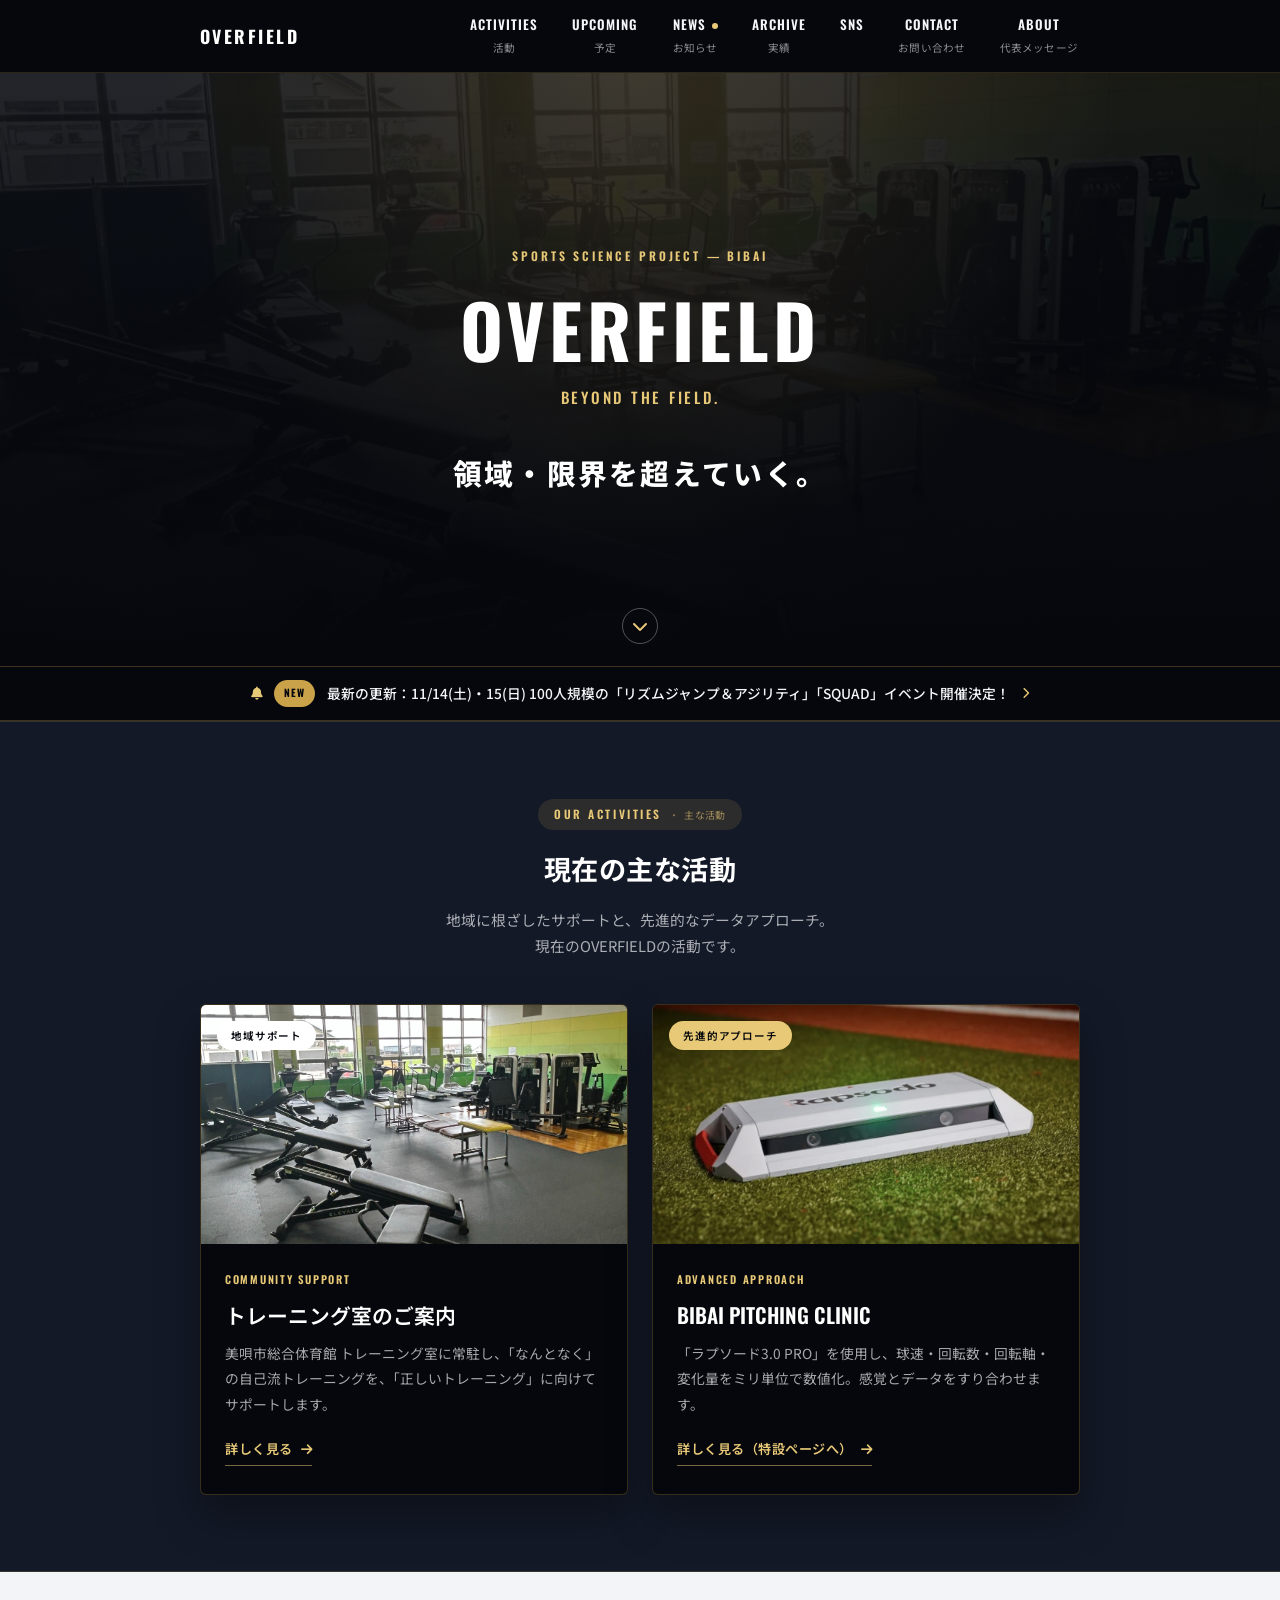
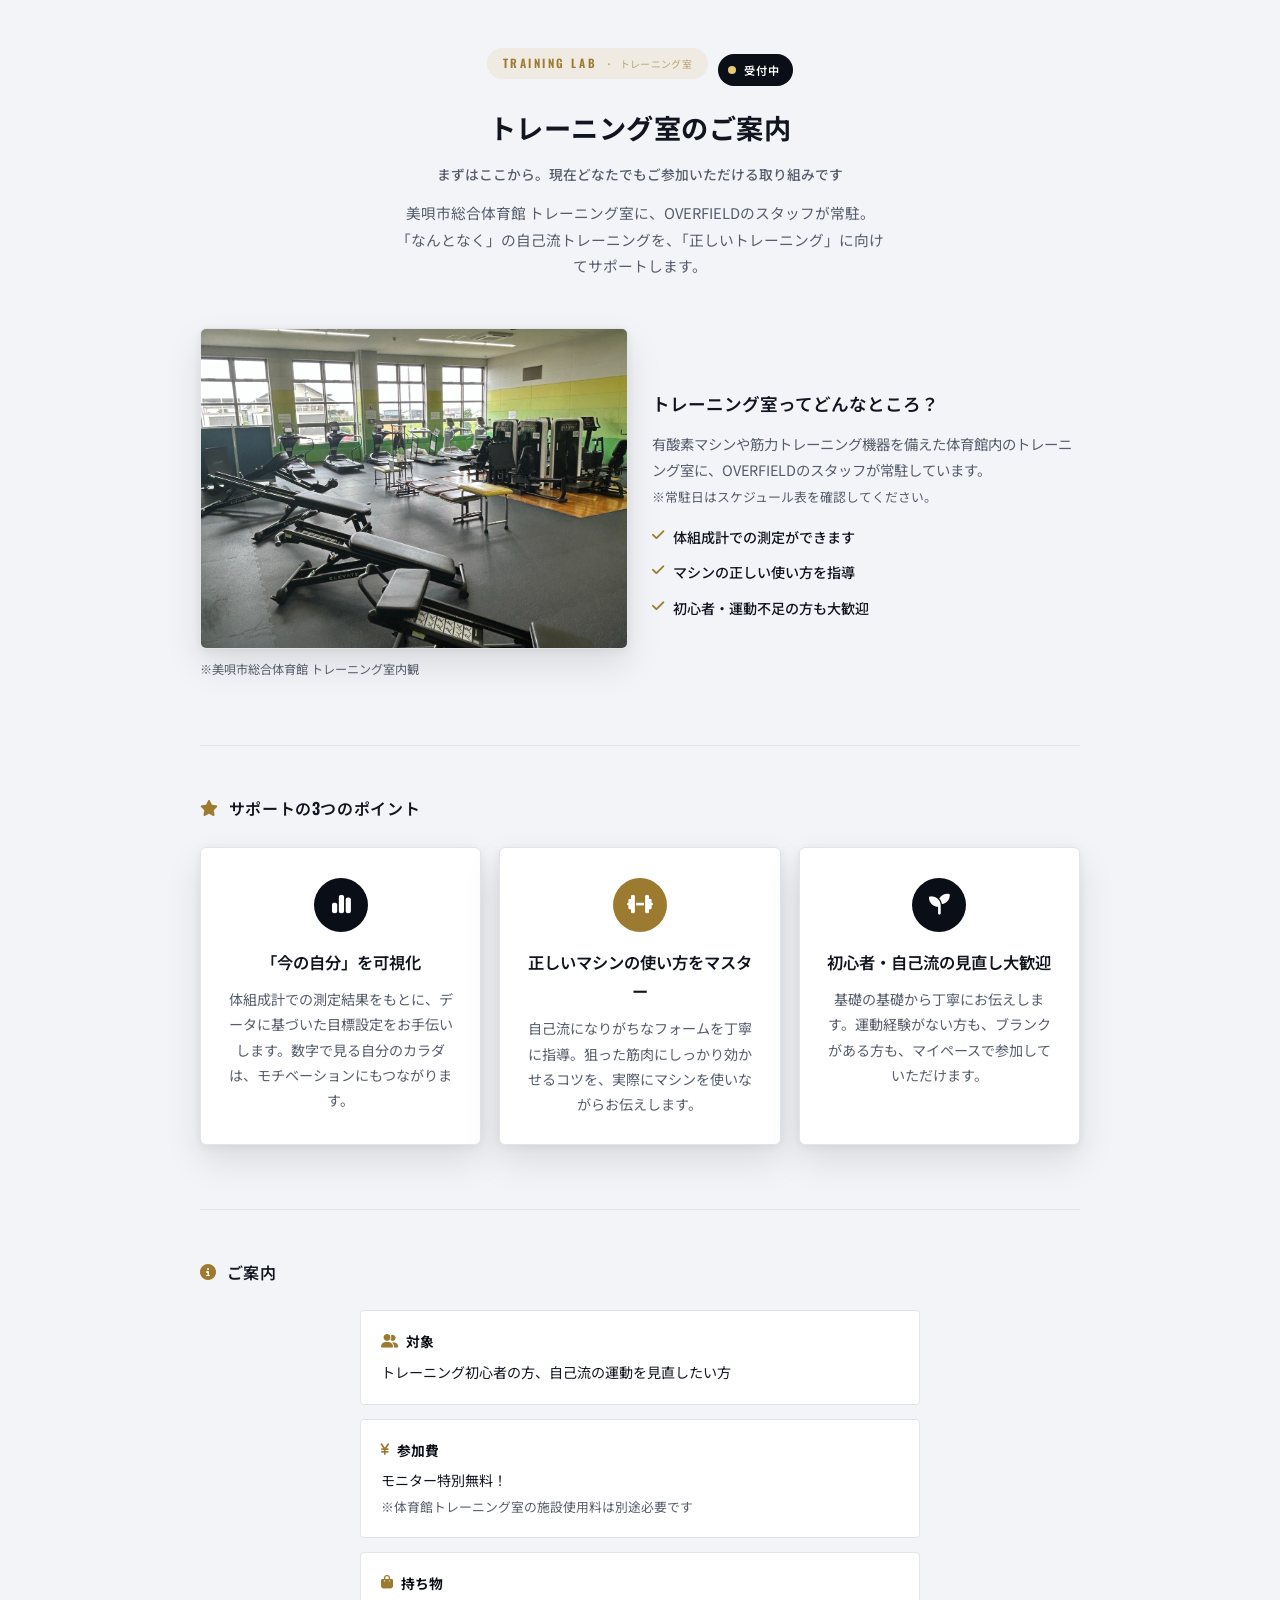
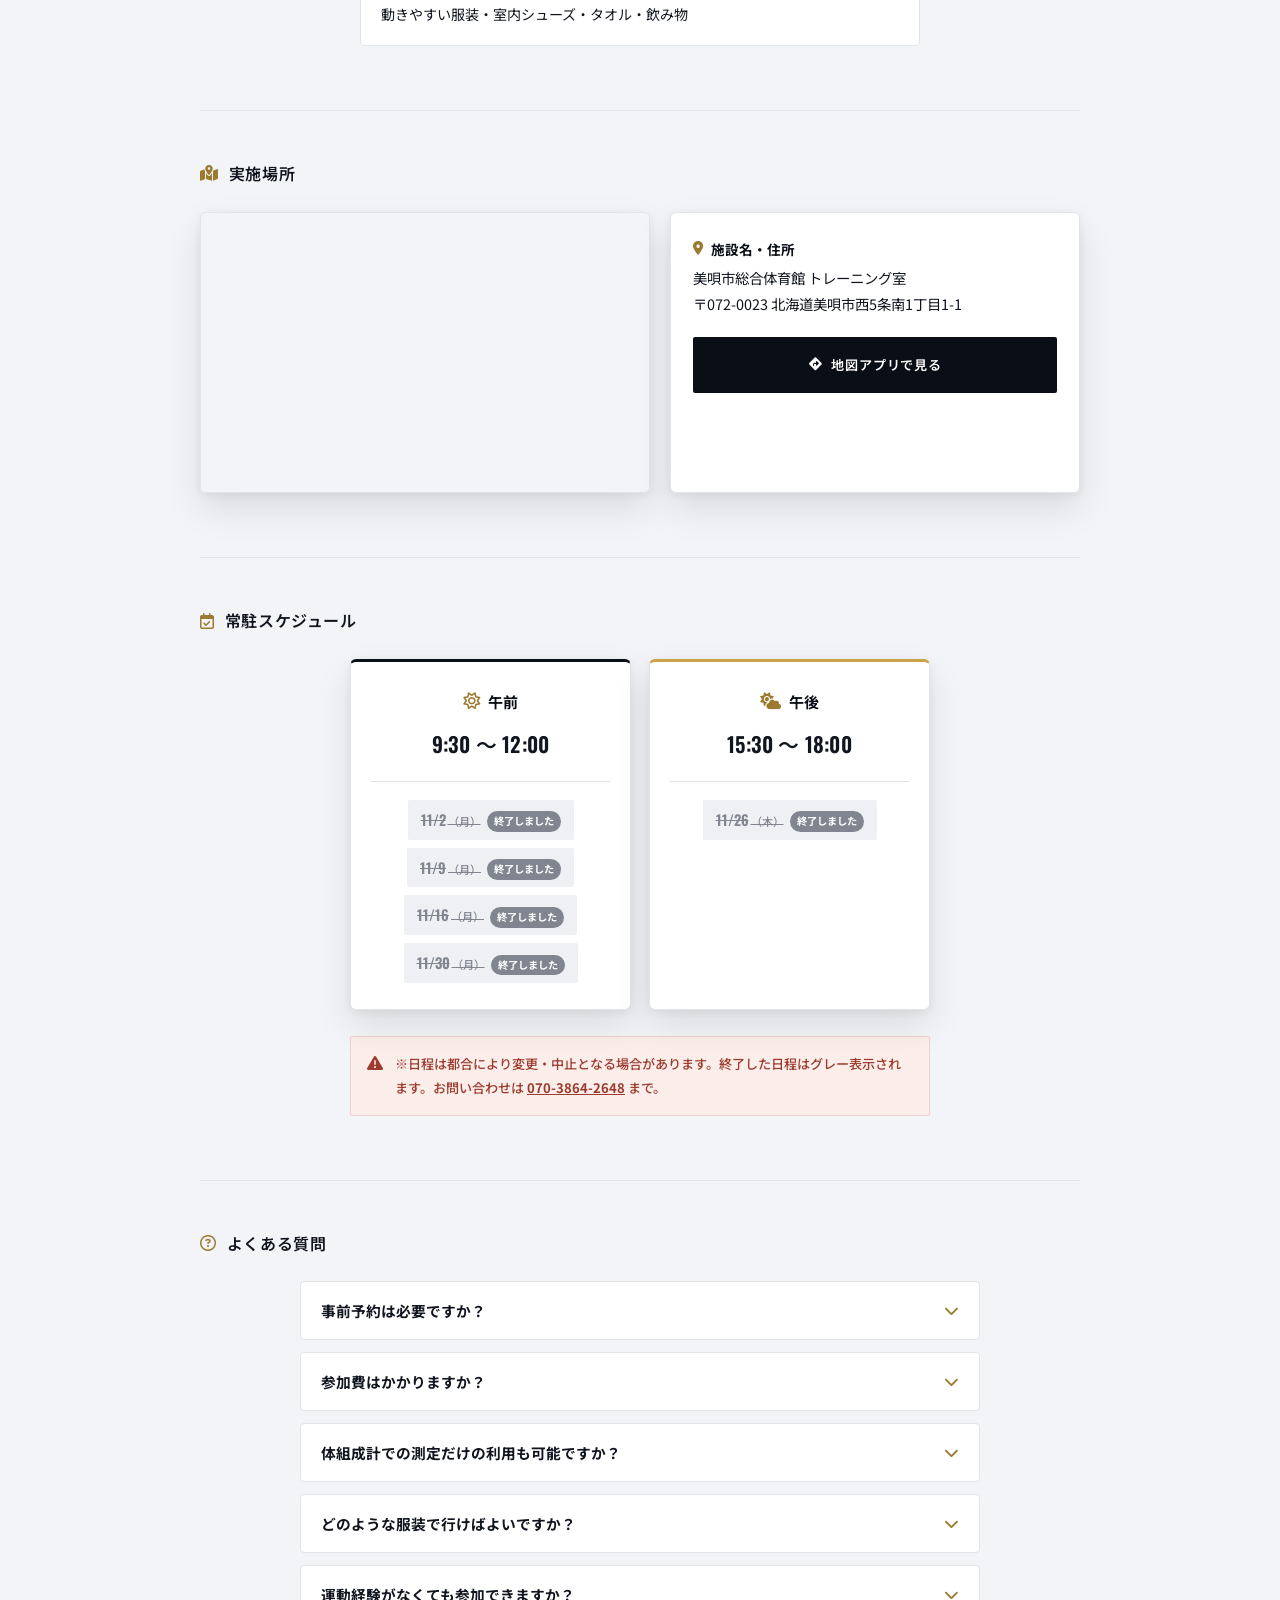
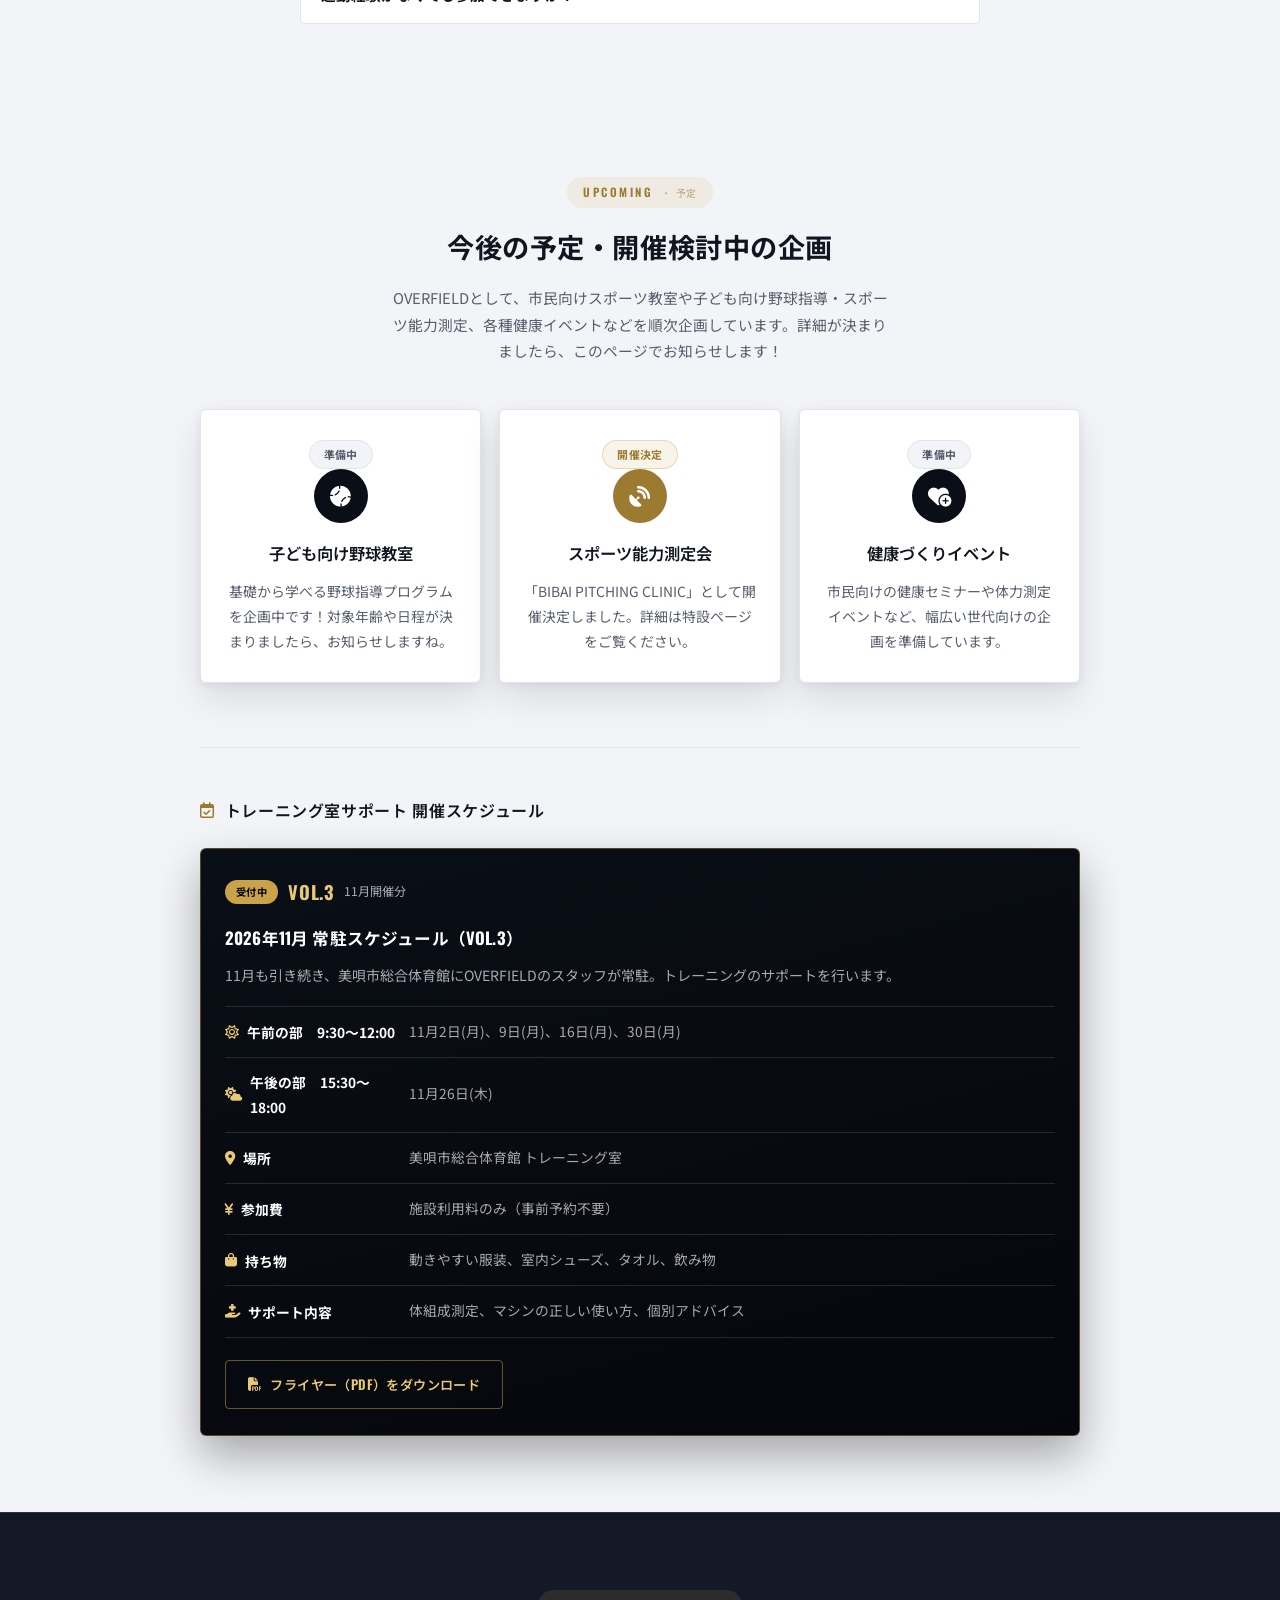
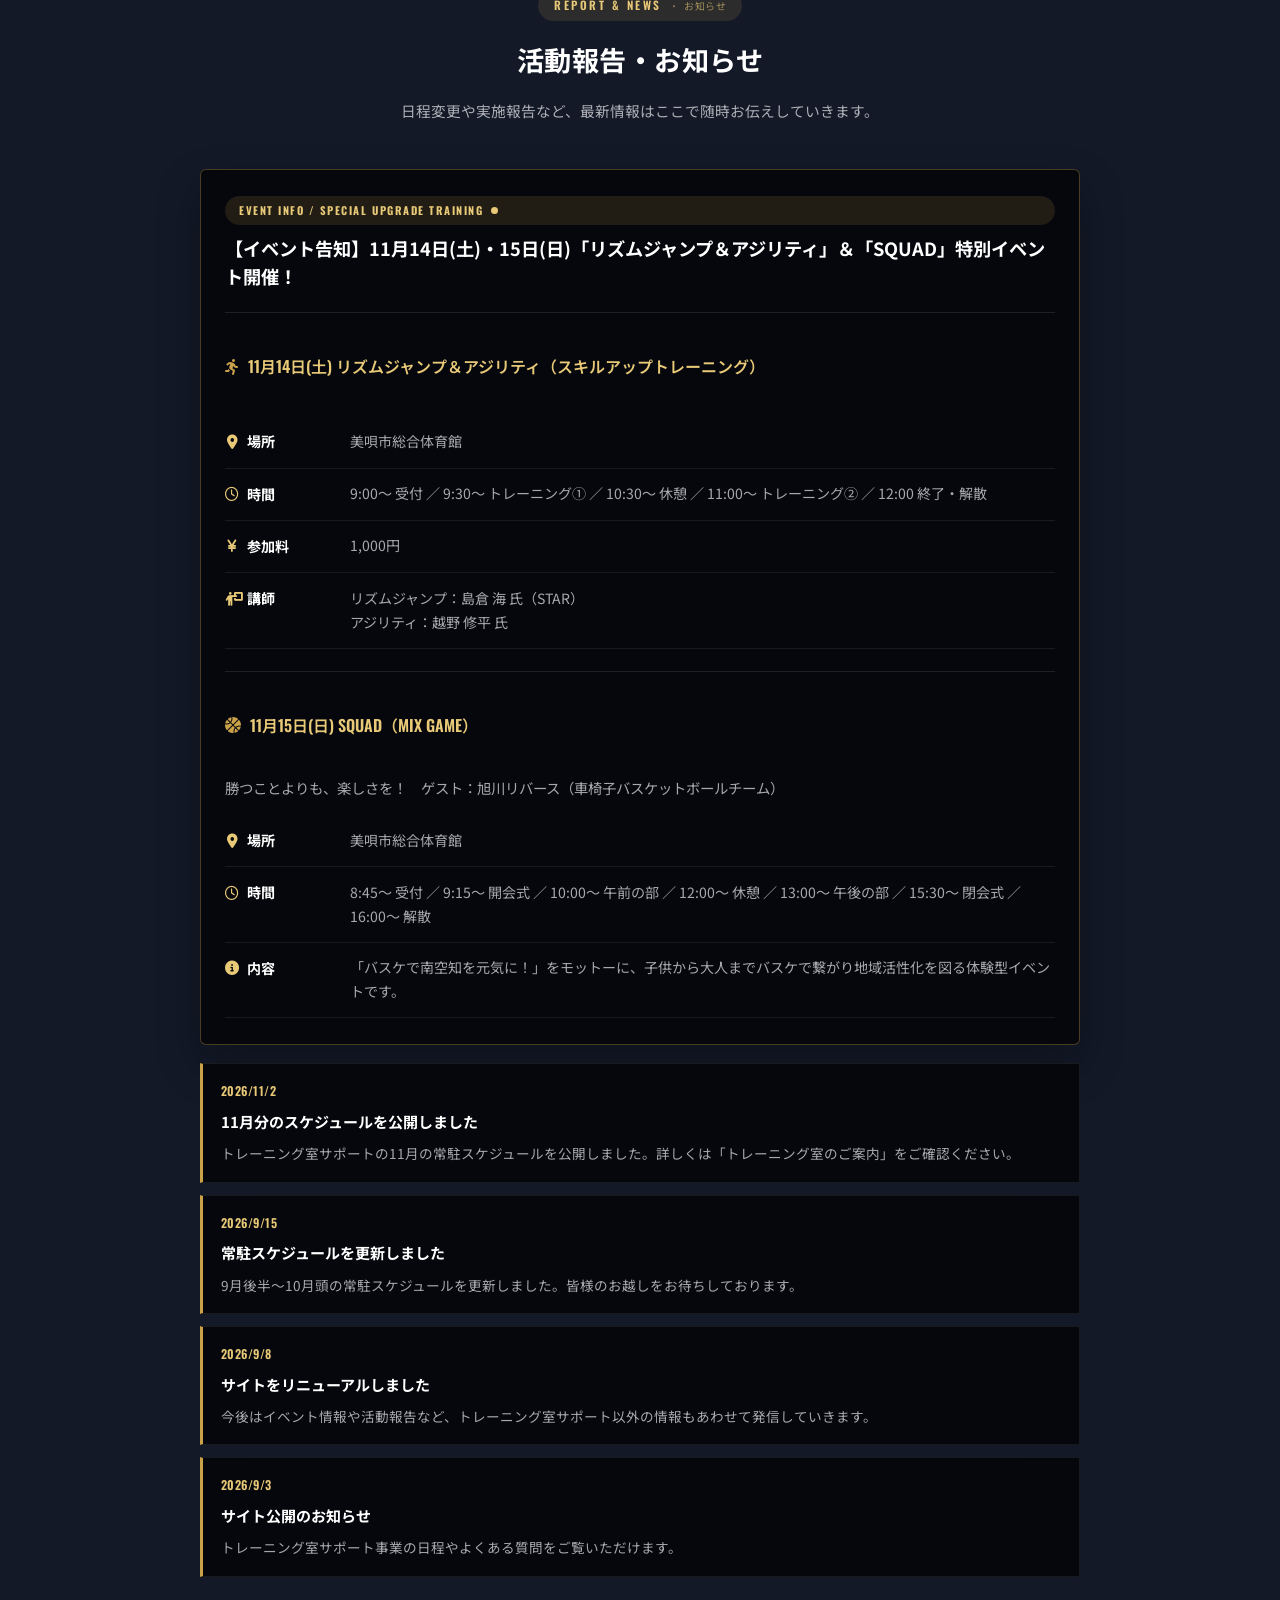
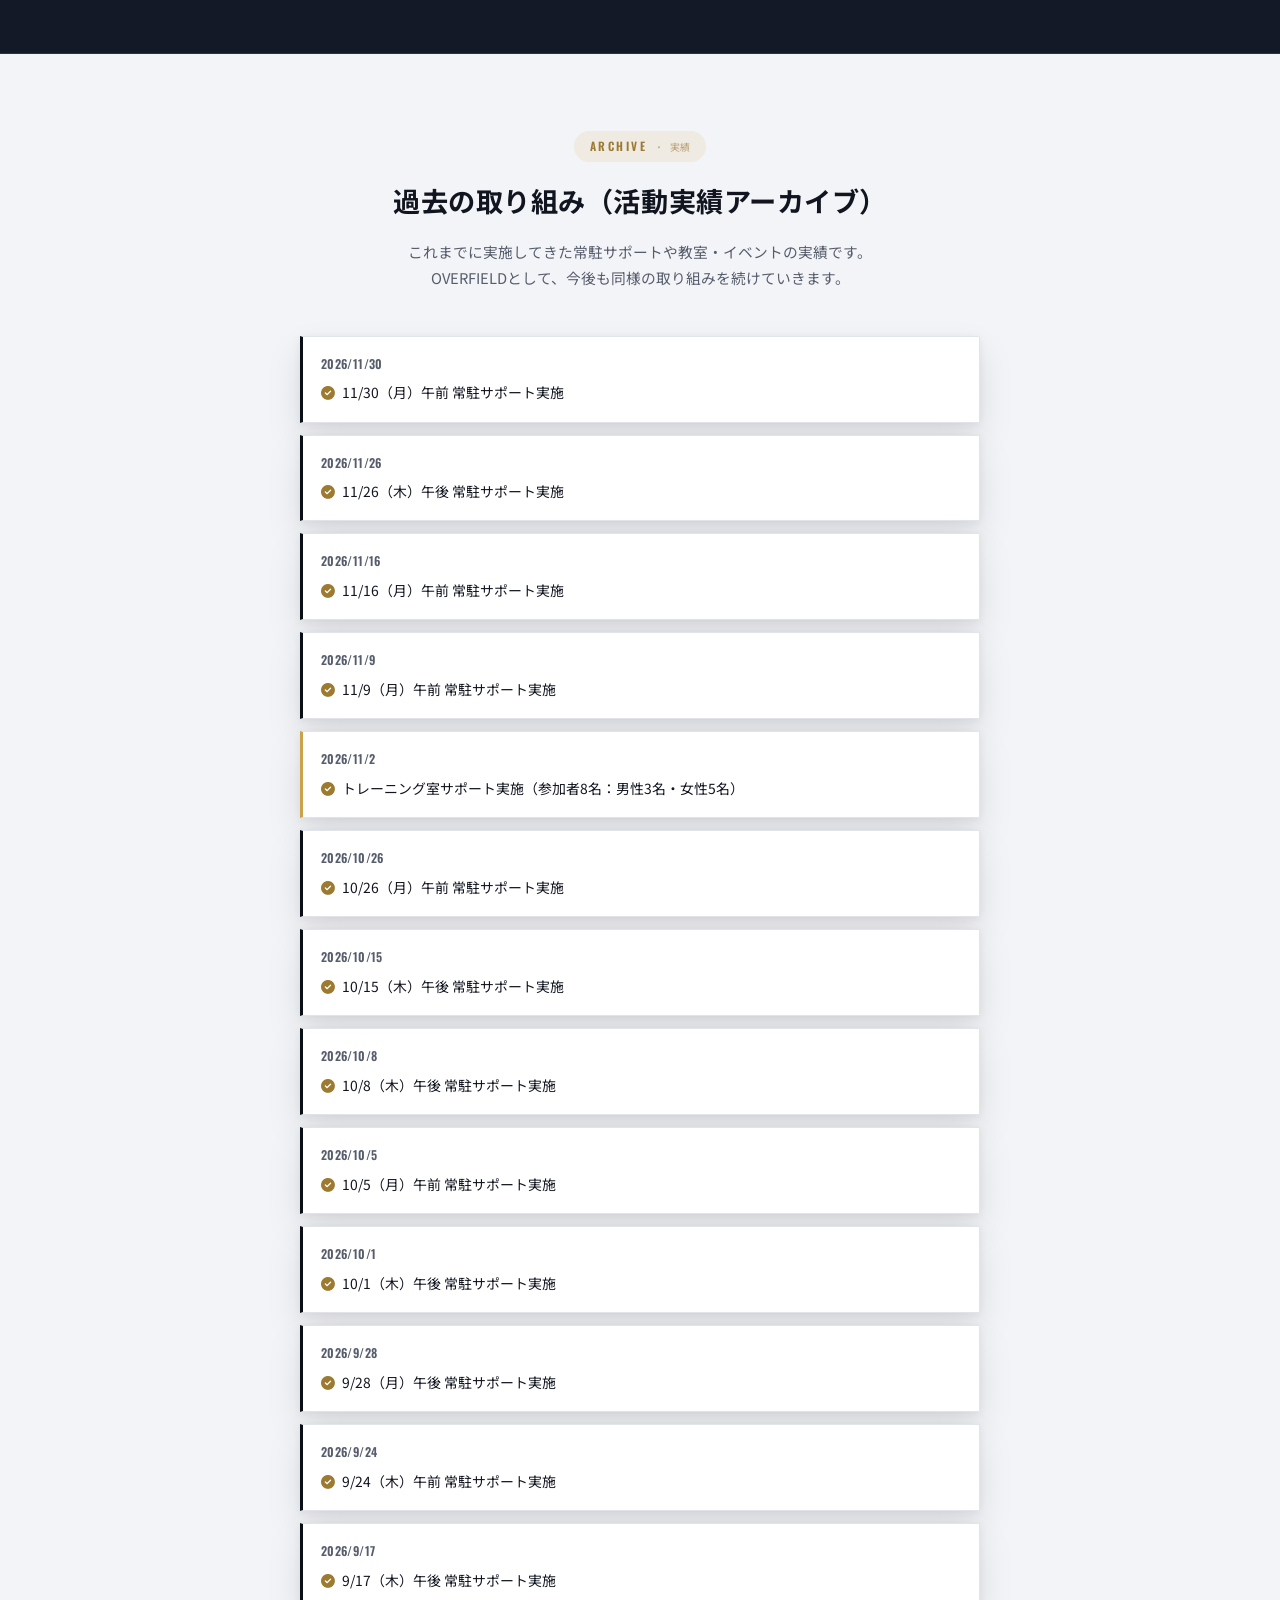
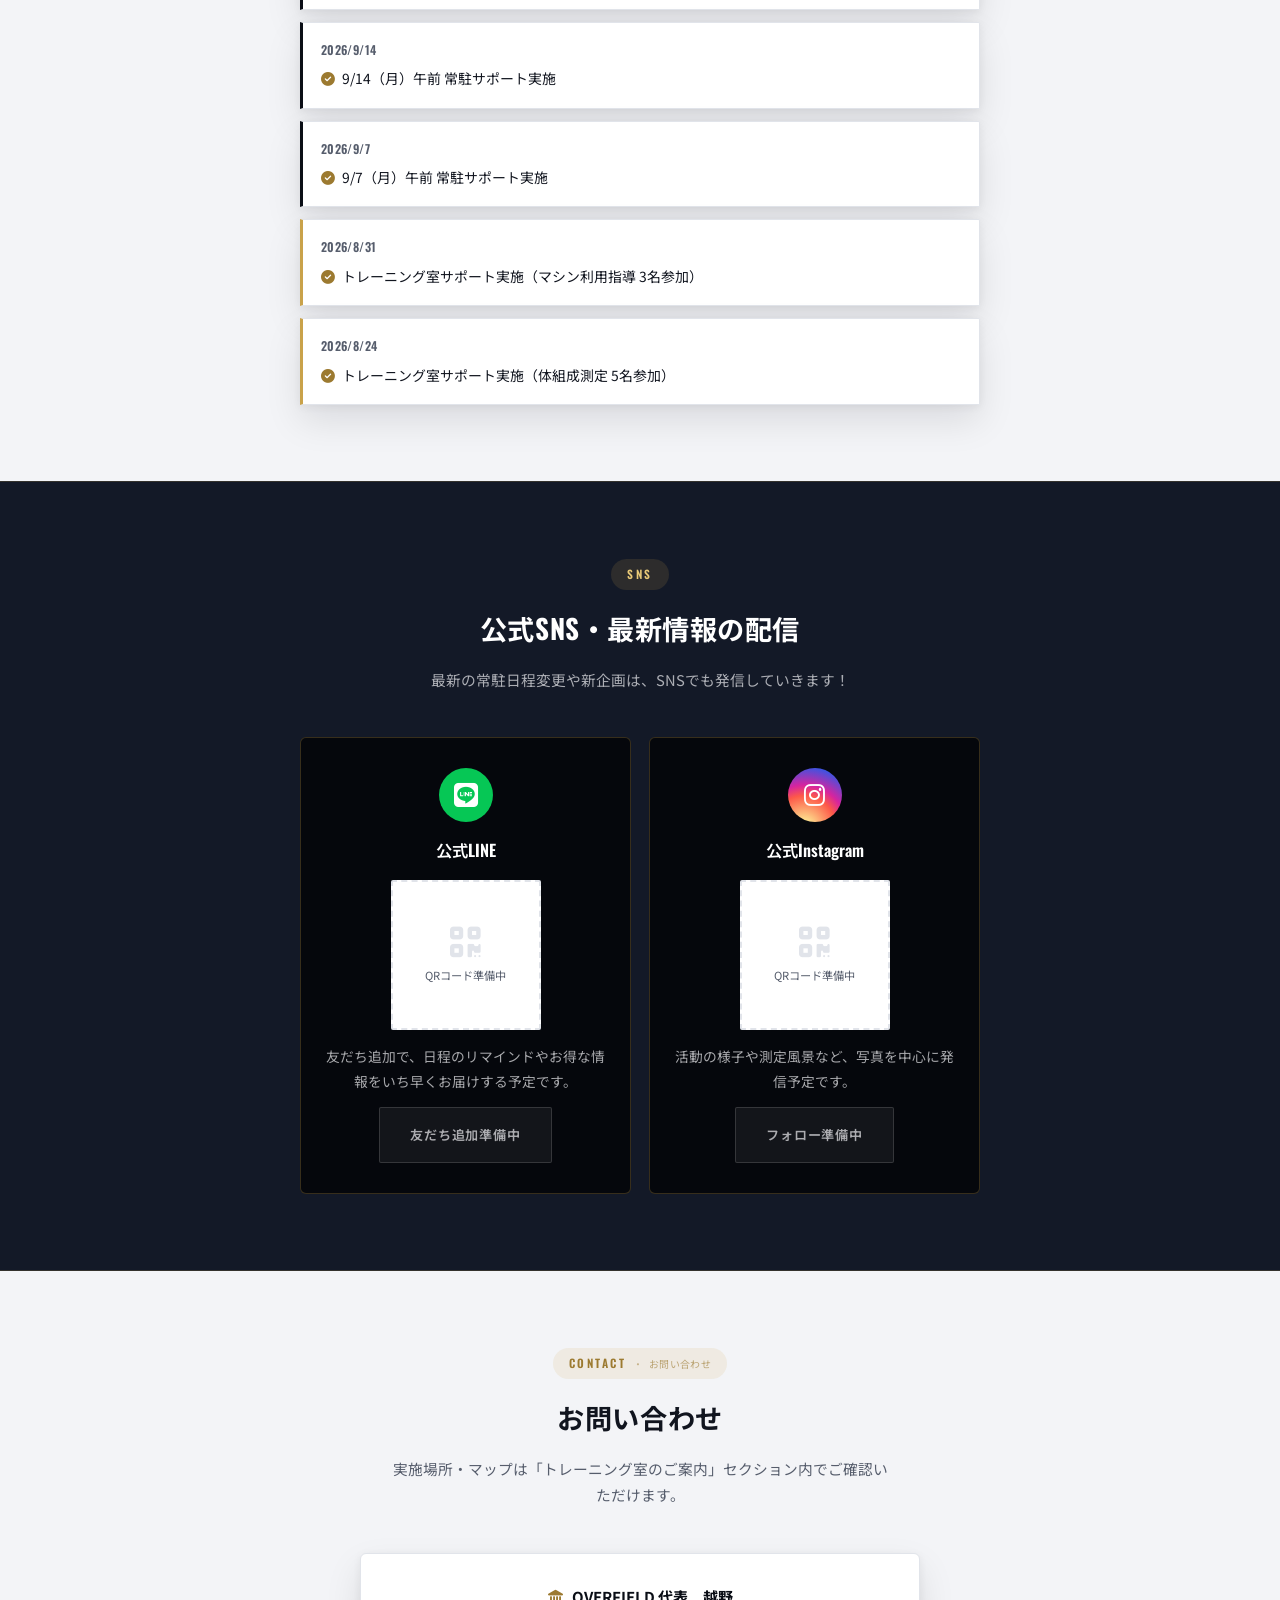
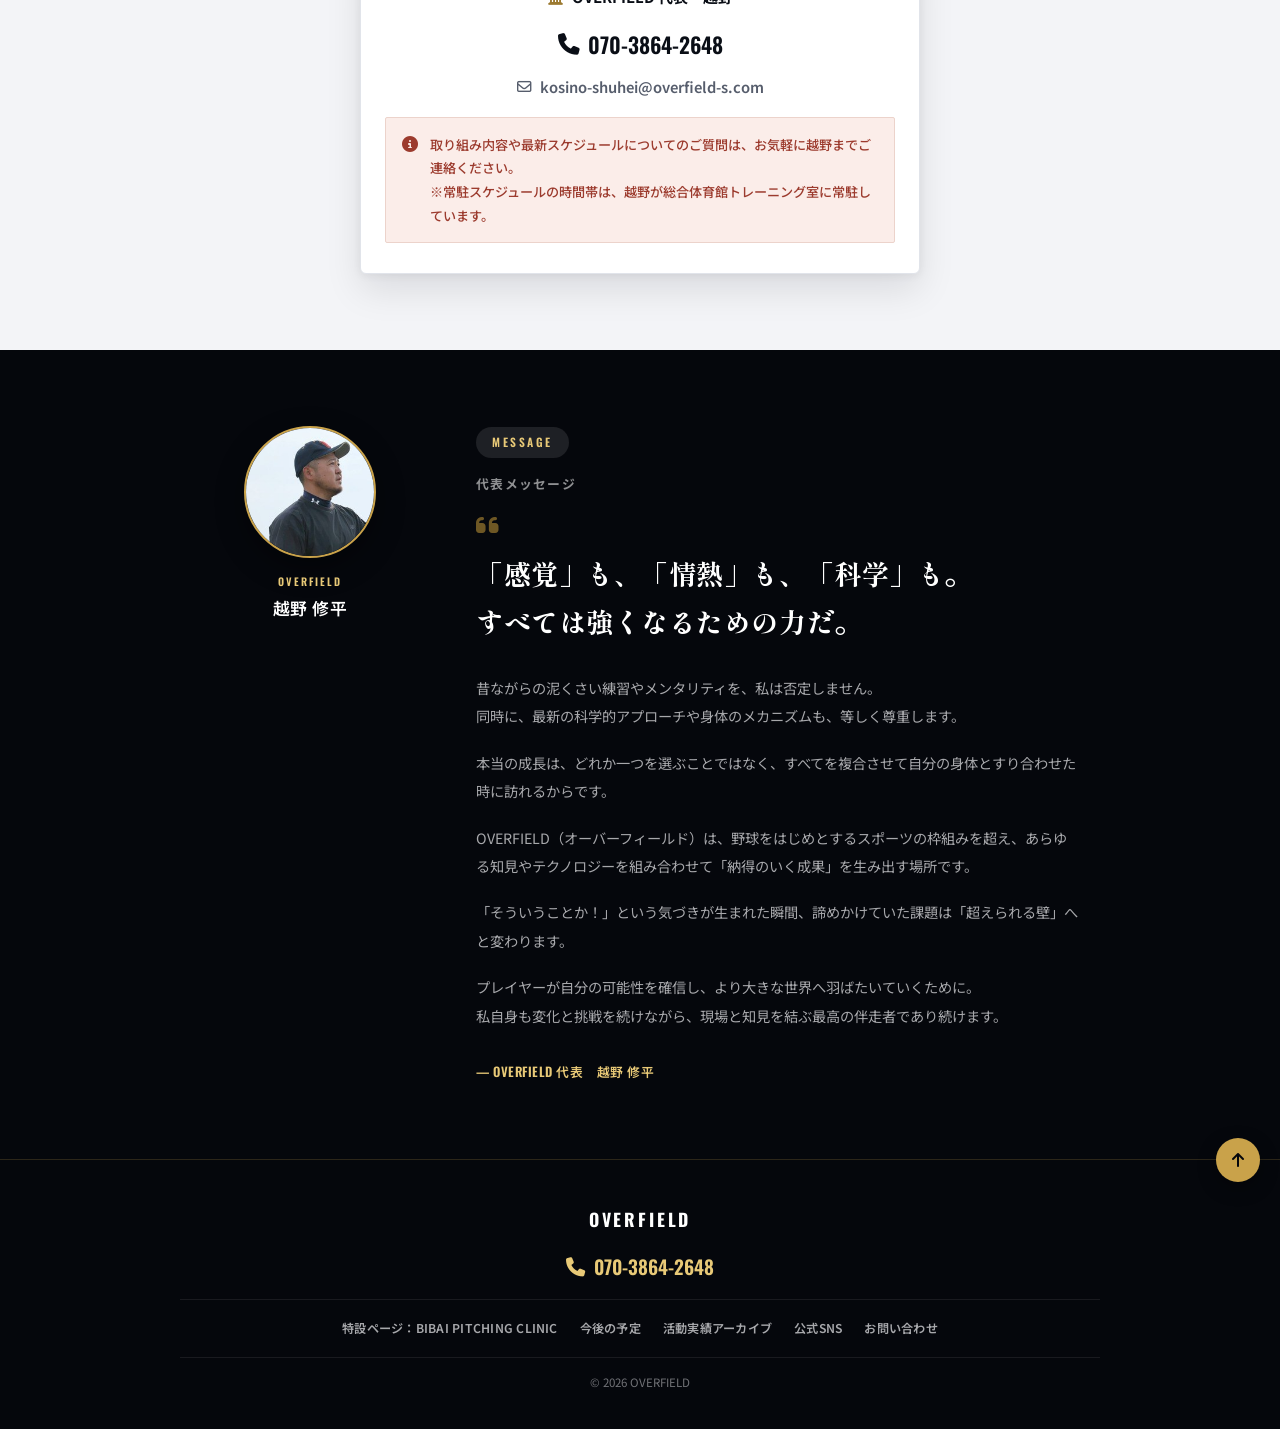
==== index.html @ f096f8e0 "Remove 旭川リバース link and 地域おこし協力隊 title from event card - Removes the "旭川リバース 公式サイト" button from the 1" ====
<!DOCTYPE html>
<html lang="ja">
<head>
<meta charset="UTF-8">
<meta name="viewport" content="width=device-width, initial-scale=1.0, viewport-fit=cover">
<title>OVERFIELD｜美唄 スポーツサイエンス プロジェクト</title>
<meta name="description" content="OVERFIELDが運営する、美唄発のスポーツデータプロジェクト。トレーニング室の常駐サポートや「BIBAI PITCHING CLINIC」など、データと情熱でプレイヤーの可能性を引き出す取り組みを発信しています。">
<link rel="preconnect" href="https://fonts.googleapis.com">
<link rel="preconnect" href="https://fonts.gstatic.com" crossorigin>
<link href="https://fonts.googleapis.com/css2?family=Noto+Sans+JP:wght@400;500;700;900&family=Shippori+Mincho:wght@500;700;800&family=Oswald:wght@500;600;700&display=swap" rel="stylesheet">
<link rel="stylesheet" href="https://cdnjs.cloudflare.com/ajax/libs/font-awesome/6.5.1/css/all.min.css" integrity="sha512-DTOQO9RWCH3ppGqcWaEA1BIZOC6xxalwEsw9c2QQeAIftl+Vegovlnee1c9QX4TctnWMn13TZye+giMm8e2LwA==" crossorigin="anonymous" referrerpolicy="no-referrer">
<link rel="stylesheet" href="style.css">
</head>
<body>

<a class="skip-link" href="#main">本文へスキップ</a>

<header class="site-header" id="top">
  <div class="header-inner">
    <div class="brand">
      <p class="brand-title">OVERFIELD</p>
    </div>
    <button class="nav-toggle" id="navToggle" aria-expanded="false" aria-controls="siteNav" aria-label="メニューを開く">
      <span></span><span></span><span></span>
    </button>
    <nav class="site-nav" id="siteNav">
      <a href="#activities" class="nav-link"><span class="nav-link-en">ACTIVITIES</span><span class="nav-link-ja">活動</span></a>
      <a href="#upcoming" class="nav-link"><span class="nav-link-en">UPCOMING</span><span class="nav-link-ja">予定</span></a>
      <a href="#news" class="nav-link"><span class="nav-link-en">NEWS<span class="nav-link-new-dot" aria-hidden="true"></span></span><span class="nav-link-ja">お知らせ<span class="sr-only">（新着あり）</span></span></a>
      <a href="#archive" class="nav-link"><span class="nav-link-en">ARCHIVE</span><span class="nav-link-ja">実績</span></a>
      <a href="#sns" class="nav-link"><span class="nav-link-en">SNS</span></a>
      <a href="#contact" class="nav-link"><span class="nav-link-en">CONTACT</span><span class="nav-link-ja">お問い合わせ</span></a>
      <a href="#about" class="nav-link"><span class="nav-link-en">ABOUT</span><span class="nav-link-ja">代表メッセージ</span></a>
    </nav>
  </div>
</header>

<main id="main">

  <!-- ===== 1. HERO ===== -->
  <section class="hero">
    <div class="hero-media">
      <img src="images/gym.jpg" alt="" class="hero-media-img" aria-hidden="true">
      <div class="hero-media-scrim"></div>
    </div>
    <div class="hero-inner">
      <p class="hero-kicker">SPORTS SCIENCE PROJECT — BIBAI</p>
      <h1 class="hero-title">OVERFIELD</h1>
      <p class="hero-tagline">BEYOND THE FIELD.</p>
      <p class="hero-lead">領域・限界を超えていく。</p>
    </div>
    <a href="#activities" class="hero-scroll" aria-label="次のセクションへスクロール"><i class="fa-solid fa-chevron-down"></i></a>
  </section>

  <!-- ===== 最新のお知らせ（ファーストビュー直下のティッカー） ===== -->
  <a href="#event-rhythm-squad" class="latest-ticker">
    <i class="fa-solid fa-bell latest-ticker-bell" aria-hidden="true"></i>
    <span class="latest-ticker-badge">NEW</span>
    <span class="latest-ticker-text">最新の更新：11/14(土)・15(日) 100人規模の「リズムジャンプ＆アジリティ」「SQUAD」イベント開催決定！</span>
    <i class="fa-solid fa-chevron-right latest-ticker-arrow" aria-hidden="true"></i>
  </a>

  <!-- ===== 2. OUR ACTIVITIES（現在の主な活動） ===== -->
  <section class="section section--dark" id="activities">
    <div class="section-inner">
      <header class="section-head section-head--dark">
        <p class="kicker kicker--dark">OUR ACTIVITIES<span class="kicker-ja">主な活動</span></p>
        <h2 class="section-head--dark-title">現在の主な活動</h2>
        <p class="section-lead section-lead--dark">
          地域に根ざしたサポートと、先進的なデータアプローチ。<br class="pc-only">
          現在のOVERFIELDの活動です。
        </p>
      </header>

      <div class="activities-grid">
        <a class="activity-card" href="#training">
          <div class="activity-card-media">
            <img src="images/gym.jpg" alt="美唄市総合体育館 トレーニング室" class="activity-card-img">
            <span class="activity-card-badge">地域サポート</span>
          </div>
          <div class="activity-card-body">
            <p class="activity-card-eyebrow">COMMUNITY SUPPORT</p>
            <h3 class="activity-card-title">トレーニング室のご案内</h3>
            <p class="activity-card-desc">
              美唄市総合体育館 トレーニング室に常駐し、「なんとなく」の自己流トレーニングを、「正しいトレーニング」に向けてサポートします。
            </p>
            <span class="activity-card-cta">詳しく見る <i class="fa-solid fa-arrow-right"></i></span>
          </div>
        </a>

        <a class="activity-card" href="special.html">
          <div class="activity-card-media">
            <img src="images/clinic-hero.jpg" alt="計測機器「ラプソード3.0 PRO」" class="activity-card-img">
            <span class="activity-card-badge activity-card-badge--gold">先進的アプローチ</span>
          </div>
          <div class="activity-card-body">
            <p class="activity-card-eyebrow">ADVANCED APPROACH</p>
            <h3 class="activity-card-title">BIBAI PITCHING CLINIC</h3>
            <p class="activity-card-desc">
              「ラプソード3.0 PRO」を使用し、球速・回転数・回転軸・変化量をミリ単位で数値化。感覚とデータをすり合わせます。
            </p>
            <span class="activity-card-cta">詳しく見る（特設ページへ） <i class="fa-solid fa-arrow-right"></i></span>
          </div>
        </a>
      </div>
    </div>
  </section>

  <!-- ===== TRAINING LAB（美唄市総合体育館 トレーニング室） ===== -->
  <section class="section" id="training">
    <div class="section-inner">
      <header class="section-head">
        <div class="current-head-top">
          <p class="kicker">TRAINING LAB<span class="kicker-ja">トレーニング室</span></p>
          <span class="live-badge"><span class="live-dot" aria-hidden="true"></span>受付中</span>
        </div>
        <h2>トレーニング室のご案内</h2>
        <p class="current-subcopy">まずはここから。現在どなたでもご参加いただける取り組みです</p>
        <p class="section-lead">
          美唄市総合体育館 トレーニング室に、OVERFIELDのスタッフが常駐。<br class="sp-only">
          「なんとなく」の自己流トレーニングを、「正しいトレーニング」に向けてサポートします。
        </p>
      </header>

      <!-- --- サブセクション: トレーニング室の様子 --- -->
      <div class="subsection">
        <div class="current-photo-grid">
          <figure class="current-photo">
            <img src="images/gym.jpg" alt="美唄市総合体育館 トレーニング室内観" class="current-photo-img" onerror="this.closest('.current-photo').classList.add('current-photo--error')">
            <div class="current-photo-fallback">
              <i class="fa-solid fa-dumbbell"></i>
              <span>写真準備中</span>
            </div>
            <figcaption class="current-photo-caption">※美唄市総合体育館 トレーニング室内観</figcaption>
          </figure>

          <div class="current-photo-content">
            <h3>トレーニング室ってどんなところ？</h3>
            <p>有酸素マシンや筋力トレーニング機器を備えた<br class="sp-only">体育館内のトレーニング室に、<br class="sp-only">OVERFIELDのスタッフが常駐しています。<br><span class="info-note">※常駐日はスケジュール表を確認してください。</span></p>
            <ul class="current-photo-list">
              <li><i class="fa-solid fa-check"></i> 体組成計での測定ができます</li>
              <li><i class="fa-solid fa-check"></i> マシンの正しい使い方を指導</li>
              <li><i class="fa-solid fa-check"></i> 初心者・運動不足の方も大歓迎</li>
            </ul>
          </div>
        </div>
      </div>

      <!-- --- サブセクション: 3つのポイント --- -->
      <div class="subsection">
        <h3 class="subsection-title"><i class="fa-solid fa-star"></i> サポートの3つのポイント</h3>

        <div class="feature-grid">
          <article class="feature-card">
            <div class="feature-icon feature-icon--blue"><i class="fa-solid fa-chart-simple"></i></div>
            <h3>「今の自分」を可視化</h3>
            <p>体組成計での測定結果をもとに、データに基づいた目標設定をお手伝いします。数字で見る自分のカラダは、モチベーションにもつながります。</p>
          </article>

          <article class="feature-card">
            <div class="feature-icon feature-icon--mint"><i class="fa-solid fa-dumbbell"></i></div>
            <h3>正しいマシンの使い方をマスター</h3>
            <p>自己流になりがちなフォームを丁寧に指導。狙った筋肉にしっかり効かせるコツを、実際にマシンを使いながらお伝えします。</p>
          </article>

          <article class="feature-card">
            <div class="feature-icon feature-icon--blue"><i class="fa-solid fa-seedling"></i></div>
            <h3>初心者・自己流の見直し大歓迎</h3>
            <p>基礎の基礎から丁寧にお伝えします。運動経験がない方も、ブランクがある方も、マイペースで参加していただけます。</p>
          </article>
        </div>
      </div>

      <!-- --- サブセクション: ご案内 --- -->
      <div class="subsection">
        <h3 class="subsection-title"><i class="fa-solid fa-circle-info"></i> ご案内</h3>

        <dl class="info-list">
          <div class="info-row">
            <dt><i class="fa-solid fa-user-group"></i> 対象</dt>
            <dd>トレーニング初心者の方、自己流の運動を見直したい方</dd>
          </div>
          <div class="info-row">
            <dt><i class="fa-solid fa-yen-sign"></i> 参加費</dt>
            <dd>モニター特別無料！<br><span class="info-note">※体育館トレーニング室の施設使用料は別途必要です</span></dd>
          </div>
          <div class="info-row">
            <dt><i class="fa-solid fa-bag-shopping"></i> 持ち物</dt>
            <dd>動きやすい服装・室内シューズ・タオル・飲み物</dd>
          </div>
        </dl>
      </div>

      <!-- --- サブセクション: 実施場所（マップ） --- -->
      <div class="subsection">
        <h3 class="subsection-title"><i class="fa-solid fa-map-location-dot"></i> 実施場所</h3>

        <div class="access-grid">
          <div class="access-map">
            <iframe
              title="美唄市総合体育館の地図"
              src="https://maps.google.com/maps?q=%E5%8C%97%E6%B5%B7%E9%81%93%E7%BE%8E%E5%94%84%E5%B8%82%E8%A5%BF5%E6%9D%A1%E5%8D%971%E4%B8%81%E7%9B%AE1-1&t=&z=16&ie=UTF8&iwloc=&output=embed"
              loading="lazy"
              referrerpolicy="no-referrer-when-downgrade">
            </iframe>
          </div>

          <div class="access-card">
            <dl class="access-list">
              <div class="access-row">
                <dt><i class="fa-solid fa-location-dot"></i> 施設名・住所</dt>
                <dd>美唄市総合体育館 トレーニング室<br>〒072-0023 北海道美唄市西5条南1丁目1-1</dd>
              </div>
            </dl>
            <a class="btn btn-primary btn-block" href="https://maps.google.com/maps?q=%E5%8C%97%E6%B5%B7%E9%81%93%E7%BE%8E%E5%94%84%E5%B8%82%E8%A5%BF5%E6%9D%A1%E5%8D%971%E4%B8%81%E7%9B%AE1-1" target="_blank" rel="noopener">
              <i class="fa-solid fa-diamond-turn-right"></i> 地図アプリで見る
            </a>
          </div>
        </div>
      </div>

      <!-- --- サブセクション: 常駐スケジュール --- -->
      <div class="subsection">
        <h3 class="subsection-title"><i class="fa-regular fa-calendar-check"></i> 常駐スケジュール</h3>

        <div class="next-session-banner" id="nextSessionBanner" hidden>
          <span class="next-session-icon" aria-hidden="true"><i class="fa-solid fa-bell"></i></span>
          <span class="next-session-label">次回開催日</span>
          <span class="next-session-value" id="nextSessionValue"></span>
        </div>

        <div class="schedule-grid">
          <div class="schedule-card schedule-card--am">
            <div class="schedule-card-head">
              <i class="fa-regular fa-sun"></i>
              <span>午前</span>
            </div>
            <p class="schedule-time">9:30&nbsp;〜&nbsp;12:00</p>
            <ul class="schedule-dates" id="scheduleDatesAM">
              <li data-date="2026-09-07" data-time="9:30" data-label="9/7（月）午前">9/7<span>（月）</span></li>
              <li data-date="2026-09-14" data-time="9:30" data-label="9/14（月）午前">9/14<span>（月）</span></li>
              <li data-date="2026-09-24" data-time="9:30" data-label="9/24（木）午前">9/24<span>（木）</span></li>
            </ul>
          </div>
          <div class="schedule-card schedule-card--pm">
            <div class="schedule-card-head">
              <i class="fa-solid fa-cloud-sun"></i>
              <span>午後</span>
            </div>
            <p class="schedule-time">15:30&nbsp;〜&nbsp;18:00</p>
            <ul class="schedule-dates" id="scheduleDatesPM">
              <li data-date="2026-09-17" data-time="15:30" data-label="9/17（木）午後">9/17<span>（木）</span></li>
              <li data-date="2026-09-28" data-time="15:30" data-label="9/28（月）午後">9/28<span>（月）</span></li>
              <li data-date="2026-10-01" data-time="15:30" data-label="10/1（木）午後">10/1<span>（木）</span></li>
            </ul>
          </div>
        </div>

        <div class="notice-box">
          <i class="fa-solid fa-triangle-exclamation"></i>
          <p>※日程は都合により変更・中止となる場合があります。終了した日程はグレー表示されます。お問い合わせは <a href="tel:07038642648">070-3864-2648</a> まで。</p>
        </div>
      </div>

      <!-- --- サブセクション: よくある質問 --- -->
      <div class="subsection">
        <h3 class="subsection-title"><i class="fa-regular fa-circle-question"></i> よくある質問</h3>

        <div class="accordion">
          <div class="accordion-item">
            <button class="accordion-trigger" aria-expanded="false">
              <span>事前予約は必要ですか？</span>
              <i class="fa-solid fa-chevron-down accordion-icon"></i>
            </button>
            <div class="accordion-panel">
              <p>いいえ、事前予約は不要です。常駐スケジュールの時間内であれば、どなたでもお気軽にお越しください。</p>
            </div>
          </div>

          <div class="accordion-item">
            <button class="accordion-trigger" aria-expanded="false">
              <span>参加費はかかりますか？</span>
              <i class="fa-solid fa-chevron-down accordion-icon"></i>
            </button>
            <div class="accordion-panel">
              <p>サポート自体の参加費はモニター期間中無料です。ただし、体育館トレーニング室をご利用いただく際の施設使用料は別途必要となります。料金の詳細は体育館窓口にてご確認ください。</p>
            </div>
          </div>

          <div class="accordion-item">
            <button class="accordion-trigger" aria-expanded="false">
              <span>体組成計での測定だけの利用も可能ですか？</span>
              <i class="fa-solid fa-chevron-down accordion-icon"></i>
            </button>
            <div class="accordion-panel">
              <p>はい、可能です。トレーニングをせず、体組成計での測定のみのご利用も歓迎しています。まずは今のカラダを知ることから始めてみませんか。</p>
            </div>
          </div>

          <div class="accordion-item">
            <button class="accordion-trigger" aria-expanded="false">
              <span>どのような服装で行けばよいですか？</span>
              <i class="fa-solid fa-chevron-down accordion-icon"></i>
            </button>
            <div class="accordion-panel">
              <p>動きやすい服装と室内用シューズをご用意ください。タオルや飲み物もあわせてお持ちいただくと安心です。</p>
            </div>
          </div>

          <div class="accordion-item">
            <button class="accordion-trigger" aria-expanded="false">
              <span>運動経験がなくても参加できますか？</span>
              <i class="fa-solid fa-chevron-down accordion-icon"></i>
            </button>
            <div class="accordion-panel">
              <p>もちろんです。基礎の基礎から丁寧にご案内しますので、運動が初めての方も安心してご参加いただけます。</p>
            </div>
          </div>
        </div>
      </div>
    </div>
  </section>

  <!-- ===== 今後の予定・開催検討中の企画 ===== -->
  <section class="section" id="upcoming">
    <div class="section-inner">
      <header class="section-head">
        <p class="kicker">UPCOMING<span class="kicker-ja">予定</span></p>
        <h2>今後の予定・開催検討中の企画</h2>
        <p class="section-lead">
          OVERFIELDとして、市民向けスポーツ教室や子ども向け野球指導・スポーツ能力測定、各種健康イベントなどを順次企画しています。詳細が決まりましたら、このページでお知らせします！
        </p>
      </header>

      <div class="upcoming-grid">
        <article class="upcoming-card">
          <span class="badge-tag badge-prep">準備中</span>
          <div class="feature-icon feature-icon--blue"><i class="fa-solid fa-baseball"></i></div>
          <h3>子ども向け野球教室</h3>
          <p>基礎から学べる野球指導プログラムを企画中です！対象年齢や日程が決まりましたら、お知らせしますね。</p>
        </article>

        <article class="upcoming-card">
          <span class="badge-tag badge-soon">開催決定</span>
          <div class="feature-icon feature-icon--mint"><i class="fa-solid fa-satellite-dish"></i></div>
          <h3>スポーツ能力測定会</h3>
          <p>「BIBAI PITCHING CLINIC」として開催決定しました。詳細は特設ページをご覧ください。</p>
        </article>

        <article class="upcoming-card">
          <span class="badge-tag badge-prep">準備中</span>
          <div class="feature-icon feature-icon--blue"><i class="fa-solid fa-heart-circle-plus"></i></div>
          <h3>健康づくりイベント</h3>
          <p>市民向けの健康セミナーや体力測定イベントなど、幅広い世代向けの企画を準備しています。</p>
        </article>
      </div>

      <!-- --- サブセクション: トレーニング室サポート 開催スケジュール（VOL.2 / VOL.3） --- -->
      <div class="subsection vol-subsection">
        <h3 class="subsection-title"><i class="fa-regular fa-calendar-check"></i> トレーニング室サポート 開催スケジュール</h3>

        <div class="vol-grid">
          <article class="vol-card vol-card--new" id="volCardOct">
            <div class="vol-card-head">
              <span class="vol-flag">好評につき</span>
              <span class="vol-num">VOL.2</span>
              <span class="vol-period">10月開催分</span>
            </div>
            <p class="vol-desc">「なんとなく」の自己流トレーニング、そろそろ卒業しませんか？美唄市総合体育館で始める、新しいカラダづくり。</p>

            <dl class="vol-detail">
              <div class="vol-row">
                <dt><i class="fa-regular fa-sun"></i> 午前の部　9:30〜12:00</dt>
                <dd>10月5日(月)、10月26日(月)</dd>
              </div>
              <div class="vol-row">
                <dt><i class="fa-solid fa-cloud-sun"></i> 午後の部　15:30〜18:00</dt>
                <dd>10月8日(木)、10月15日(木)</dd>
              </div>
              <div class="vol-row">
                <dt><i class="fa-solid fa-location-dot"></i> 場所</dt>
                <dd>美唄市総合体育館 トレーニング室</dd>
              </div>
              <div class="vol-row">
                <dt><i class="fa-solid fa-user-group"></i> 対象</dt>
                <dd>トレーニング初心者、自己流の運動を見直したい方<br>未経験の方も大歓迎です！</dd>
              </div>
              <div class="vol-row">
                <dt><i class="fa-solid fa-yen-sign"></i> 参加費</dt>
                <dd>施設利用料のみ</dd>
              </div>
              <div class="vol-row">
                <dt><i class="fa-solid fa-bag-shopping"></i> 持ち物</dt>
                <dd>動きやすい服装、室内シューズ、タオル、飲み物</dd>
              </div>
            </dl>

            <p class="vol-note"><i class="fa-solid fa-circle-info"></i> 事前予約不要。当日直接トレーニング室へお越しください。</p>
          </article>

          <!-- VOL.3（11月分）。予定表として、VOL.2と常に並べて表示する -->
          <article class="vol-card vol-card--new vol-card--dark" id="volCardNov">
            <div class="vol-card-head">
              <span class="vol-flag">受付中</span>
              <span class="vol-num">VOL.3</span>
              <span class="vol-period">11月開催分</span>
            </div>
            <p class="vol-title">2026年11月 常駐スケジュール（VOL.3）</p>
            <p class="vol-desc">11月も引き続き、美唄市総合体育館にOVERFIELDのスタッフが常駐。トレーニングのサポートを行います。</p>

            <dl class="vol-detail">
              <div class="vol-row">
                <dt><i class="fa-regular fa-sun"></i> 午前の部　9:30〜12:00</dt>
                <dd>11月2日(月)、9日(月)、16日(月)、30日(月)</dd>
              </div>
              <div class="vol-row">
                <dt><i class="fa-solid fa-cloud-sun"></i> 午後の部　15:30〜18:00</dt>
                <dd>11月26日(木)</dd>
              </div>
              <div class="vol-row">
                <dt><i class="fa-solid fa-location-dot"></i> 場所</dt>
                <dd>美唄市総合体育館 トレーニング室</dd>
              </div>
              <div class="vol-row">
                <dt><i class="fa-solid fa-yen-sign"></i> 参加費</dt>
                <dd>施設利用料のみ（事前予約不要）</dd>
              </div>
              <div class="vol-row">
                <dt><i class="fa-solid fa-bag-shopping"></i> 持ち物</dt>
                <dd>動きやすい服装、室内シューズ、タオル、飲み物</dd>
              </div>
              <div class="vol-row">
                <dt><i class="fa-solid fa-hand-holding-medical"></i> サポート内容</dt>
                <dd>体組成測定、マシンの正しい使い方、個別アドバイス</dd>
              </div>
            </dl>

            <a class="vol-pdf-btn" id="volNovPdfBtn" href="training-vol3.pdf" target="_blank" rel="noopener noreferrer">
              <i class="fa-solid fa-file-pdf"></i> フライヤー（PDF）をダウンロード
            </a>
          </article>
        </div>
      </div>
    </div>
  </section>

  <!-- ===== 活動報告・お知らせ ===== -->
  <section class="section section--dark" id="news">
    <div class="section-inner">
      <header class="section-head section-head--dark">
        <p class="kicker kicker--dark">REPORT &amp; NEWS<span class="kicker-ja">お知らせ</span></p>
        <h2 class="section-head--dark-title">活動報告・お知らせ</h2>
        <p class="section-lead section-lead--dark">日程変更や実施報告など、最新情報はここで随時お伝えしていきます。</p>
      </header>

      <!-- --- イベント告知カード: リズムジャンプ＆アジリティ / SQUAD --- -->
      <article class="event-announce-card" id="event-rhythm-squad">
        <div class="event-announce-head">
          <p class="event-announce-eyebrow">EVENT INFO / SPECIAL UPGRADE TRAINING<span class="new-dot" aria-hidden="true"></span><span class="sr-only">（新着あり）</span></p>
          <h3 class="event-announce-title">【イベント告知】11月14日(土)・15日(日)「リズムジャンプ＆アジリティ」＆「SQUAD」特別イベント開催！</h3>
        </div>

        <div class="event-sub">
          <h4 class="event-sub-title"><i class="fa-solid fa-person-running"></i> 11月14日(土) リズムジャンプ＆アジリティ（スキルアップトレーニング）</h4>

          <dl class="event-detail">
            <div class="event-row">
              <dt><i class="fa-solid fa-location-dot"></i> 場所</dt>
              <dd>美唄市総合体育館</dd>
            </div>
            <div class="event-row">
              <dt><i class="fa-regular fa-clock"></i> 時間</dt>
              <dd>9:00〜 受付 ／ 9:30〜 トレーニング① ／ 10:30〜 休憩 ／ 11:00〜 トレーニング② ／ 12:00 終了・解散</dd>
            </div>
            <div class="event-row">
              <dt><i class="fa-solid fa-yen-sign"></i> 参加料</dt>
              <dd>1,000円</dd>
            </div>
            <div class="event-row">
              <dt><i class="fa-solid fa-person-chalkboard"></i> 講師</dt>
              <dd>リズムジャンプ：島倉 海 氏（STAR）<br>アジリティ：越野 修平 氏</dd>
            </div>
          </dl>
        </div>

        <div class="event-sub">
          <h4 class="event-sub-title"><i class="fa-solid fa-basketball"></i> 11月15日(日) SQUAD（MIX GAME）</h4>
          <p class="event-sub-lead">勝つことよりも、楽しさを！　ゲスト：旭川リバース（車椅子バスケットボールチーム）</p>

          <dl class="event-detail">
            <div class="event-row">
              <dt><i class="fa-solid fa-location-dot"></i> 場所</dt>
              <dd>美唄市総合体育館</dd>
            </div>
            <div class="event-row">
              <dt><i class="fa-regular fa-clock"></i> 時間</dt>
              <dd>8:45〜 受付 ／ 9:15〜 開会式 ／ 10:00〜 午前の部 ／ 12:00〜 休憩 ／ 13:00〜 午後の部 ／ 15:30〜 閉会式 ／ 16:00〜 解散</dd>
            </div>
            <div class="event-row">
              <dt><i class="fa-solid fa-circle-info"></i> 内容</dt>
              <dd>「バスケで南空知を元気に！」をモットーに、子供から大人までバスケで繋がり地域活性化を図る体験型イベントです。</dd>
            </div>
          </dl>
        </div>
      </article>

      <ul class="news-list news-list--dark">
        <li class="news-item news-item--dark">
          <time class="news-date" datetime="2026-11-02">2026/11/2</time>
          <h3 class="news-title">11月分のスケジュールを公開しました</h3>
          <p class="news-text">トレーニング室サポートの11月の常駐スケジュールを公開しました。詳しくは「トレーニング室のご案内」をご確認ください。</p>
        </li>
        <li class="news-item news-item--dark">
          <time class="news-date" datetime="2026-09-15">2026/9/15</time>
          <h3 class="news-title">常駐スケジュールを更新しました</h3>
          <p class="news-text">9月後半〜10月頭の常駐スケジュールを更新しました。皆様のお越しをお待ちしております。</p>
        </li>
        <li class="news-item news-item--dark">
          <time class="news-date" datetime="2026-09-08">2026/9/8</time>
          <h3 class="news-title">サイトをリニューアルしました</h3>
          <p class="news-text">今後はイベント情報や活動報告など、トレーニング室サポート以外の情報もあわせて発信していきます。</p>
        </li>
        <li class="news-item news-item--dark">
          <time class="news-date" datetime="2026-09-03">2026/9/3</time>
          <h3 class="news-title">サイト公開のお知らせ</h3>
          <p class="news-text">トレーニング室サポート事業の日程やよくある質問をご覧いただけます。</p>
        </li>
        <!--
          運用メモ：新しいお知らせ・活動報告を追加する場合は、上の <li class="news-item news-item--dark"> ブロックを
          コピーして一番上に追加してください（datetime属性はYYYY-MM-DD形式）。
        -->
      </ul>
    </div>
  </section>

  <!-- ===== 過去の取り組み（活動実績アーカイブ） ===== -->
  <section class="section" id="archive">
    <div class="section-inner">
      <header class="section-head">
        <p class="kicker">ARCHIVE<span class="kicker-ja">実績</span></p>
        <h2>過去の取り組み（活動実績アーカイブ）</h2>
        <p class="section-lead">
          これまでに実施してきた常駐サポートや教室・イベントの実績です。OVERFIELDとして、今後も同様の取り組みを続けていきます。
        </p>
      </header>

      <ul class="archive-list" id="archiveList">
        <li class="archive-card" data-date="2026-11-02" data-auto="true">
          <time class="archive-date" datetime="2026-11-02">2026/11/2</time>
          <p class="archive-text"><i class="fa-solid fa-circle-check"></i> トレーニング室サポート実施（参加者8名：男性3名・女性5名）</p>
        </li>
        <li class="archive-card" data-date="2026-08-24">
          <time class="archive-date" datetime="2026-08-24">2026/8/24</time>
          <p class="archive-text"><i class="fa-solid fa-circle-check"></i> トレーニング室サポート実施（体組成測定 5名参加）</p>
        </li>
        <li class="archive-card" data-date="2026-08-31">
          <time class="archive-date" datetime="2026-08-31">2026/8/31</time>
          <p class="archive-text"><i class="fa-solid fa-circle-check"></i> トレーニング室サポート実施（マシン利用指導 3名参加）</p>
        </li>
        <!--
          運用メモ：終了した常駐スケジュール（#training 内の .schedule-dates li）は
          script.js が自動判定してこの一覧に実績カードを追加します。
          手動で実績を追加する場合は、上の <li class="archive-card"> ブロックをコピーして
          一番上（新しい日付）に追加してください（data-date は YYYY-MM-DD形式）。
        -->
      </ul>
      <p class="archive-empty-note" id="archiveEmptyNote" hidden>過去の実施実績はまだありません。</p>
    </div>
  </section>

  <!-- ===== 公式SNS ===== -->
  <section class="section section--dark" id="sns">
    <div class="section-inner">
      <header class="section-head section-head--dark">
        <p class="kicker kicker--dark">SNS</p>
        <h2 class="section-head--dark-title">公式SNS・最新情報の配信</h2>
        <p class="section-lead section-lead--dark">最新の常駐日程変更や新企画は、SNSでも発信していきます！</p>
      </header>

      <div class="sns-grid">
        <article class="sns-card">
          <div class="sns-card-icon sns-card-icon--line"><i class="fa-brands fa-line"></i></div>
          <h3>公式LINE</h3>
          <div class="qr-frame">
            <img src="images/qr-line.png" alt="公式LINE QRコード" class="qr-image" onerror="this.classList.add('qr-image--error')">
            <div class="qr-fallback">
              <i class="fa-solid fa-qrcode"></i>
              <span>QRコード準備中</span>
            </div>
          </div>
          <p class="sns-desc">友だち追加で、日程のリマインドやお得な情報をいち早くお届けする予定です。</p>
          <span class="btn btn-disabled" aria-disabled="true">友だち追加準備中</span>
        </article>

        <article class="sns-card">
          <div class="sns-card-icon sns-card-icon--instagram"><i class="fa-brands fa-instagram"></i></div>
          <h3>公式Instagram</h3>
          <div class="qr-frame">
            <img src="images/qr-instagram.png" alt="公式Instagram QRコード" class="qr-image" onerror="this.classList.add('qr-image--error')">
            <div class="qr-fallback">
              <i class="fa-solid fa-qrcode"></i>
              <span>QRコード準備中</span>
            </div>
          </div>
          <p class="sns-desc">活動の様子や測定風景など、写真を中心に発信予定です。</p>
          <span class="btn btn-disabled" aria-disabled="true">フォロー準備中</span>
        </article>
      </div>
    </div>
  </section>

  <!-- ===== お問い合わせ ===== -->
  <section class="section" id="contact">
    <div class="section-inner">
      <header class="section-head">
        <p class="kicker">CONTACT<span class="kicker-ja">お問い合わせ</span></p>
        <h2>お問い合わせ</h2>
        <p class="section-lead">実施場所・マップは「トレーニング室のご案内」セクション内でご確認いただけます。</p>
      </header>

      <div class="contact-card">
        <p class="contact-org">
          <i class="fa-solid fa-landmark"></i>
          OVERFIELD 代表　越野
        </p>

        <a class="tel-link contact-tel" href="tel:07038642648"><i class="fa-solid fa-phone"></i> 070-3864-2648</a>
        <a class="contact-email" href="mailto:kosino-shuhei@overfield-s.com"><i class="fa-regular fa-envelope"></i> kosino-shuhei@overfield-s.com</a>

        <div class="notice-box">
          <i class="fa-solid fa-circle-info"></i>
          <p>
            取り組み内容や最新スケジュールについてのご質問は、お気軽に越野までご連絡ください。<br>
            ※常駐スケジュールの時間帯は、越野が総合体育館トレーニング室に常駐しています。
          </p>
        </div>
      </div>
    </div>
  </section>

  <!-- ===== 3. MESSAGE / ABOUT OVERFIELD ===== -->
  <section class="section about-section" id="about">
    <div class="section-inner">
      <div class="about-grid">
        <figure class="about-portrait">
          <img src="images/staff-koshino.jpg" alt="OVERFIELD 代表 越野 修平" class="about-portrait-img">
          <figcaption class="about-portrait-caption">
            <span class="about-portrait-org">OVERFIELD</span>
            <span class="about-portrait-name">越野 修平</span>
          </figcaption>
        </figure>

        <div class="about-content">
          <p class="kicker about-kicker">MESSAGE</p>
          <p class="about-eyebrow">代表メッセージ</p>
          <i class="fa-solid fa-quote-left about-quote-mark" aria-hidden="true"></i>
          <h2 class="about-statement">
            「感覚」も、「情熱」も、「科学」も。<br>
            すべては強くなるための力だ。
          </h2>

          <div class="about-text">
            <p>
              昔ながらの泥くさい練習やメンタリティを、私は否定しません。<br>
              同時に、最新の科学的アプローチや身体のメカニズムも、等しく尊重します。
            </p>
            <p>
              本当の成長は、どれか一つを選ぶことではなく、すべてを複合させて自分の身体とすり合わせた時に訪れるからです。
            </p>
            <p>
              OVERFIELD（オーバーフィールド）は、野球をはじめとするスポーツの枠組みを超え、あらゆる知見やテクノロジーを組み合わせて「納得のいく成果」を生み出す場所です。
            </p>
            <p>
              「そういうことか！」という気づきが生まれた瞬間、諦めかけていた課題は「超えられる壁」へと変わります。
            </p>
            <p>
              プレイヤーが自分の可能性を確信し、より大きな世界へ羽ばたいていくために。<br>
              私自身も変化と挑戦を続けながら、現場と知見を結ぶ最高の伴走者であり続けます。
            </p>
          </div>

          <p class="about-attr">— OVERFIELD 代表　越野 修平</p>
        </div>
      </div>
    </div>
  </section>

</main>

<!-- ===== 4. FOOTER ===== -->
<footer class="site-footer" id="footer">
  <div class="footer-inner">
    <p class="footer-logo">OVERFIELD</p>
    <a class="footer-tel" href="tel:07038642648"><i class="fa-solid fa-phone"></i> 070-3864-2648</a>
    <nav class="footer-nav" aria-label="フッターナビゲーション">
      <a href="special.html">特設ページ：BIBAI PITCHING CLINIC</a>
      <a href="#upcoming">今後の予定</a>
      <a href="#archive">活動実績アーカイブ</a>
      <a href="#sns">公式SNS</a>
      <a href="#contact">お問い合わせ</a>
    </nav>
    <p class="footer-copyright">&copy; <span id="copyrightYear">2026</span> OVERFIELD</p>
  </div>
  <a href="#top" class="to-top" aria-label="ページトップへ戻る"><i class="fa-solid fa-arrow-up"></i></a>
</footer>

<script src="schedule-data.js"></script>
<script src="script.js"></script>
</body>
</html>
---- style.css ----
/* =========================================================
   OVERFIELD — 美唄 スポーツサイエンス プロジェクト
   ダークネイビー × ブラック × ホワイト、ゴールドアクセント。
   CSS Custom Properties で色・フォントを一括管理
   ========================================================= */

:root {
  /* --- Brand colors --- */
  --color-navy: #0A0E16;        /* ページ全体のベース（ダークネイビー/ブラック） */
  --color-navy-deep: #05070C;   /* 最も深いトーン（About/Footer） */
  --color-navy-mid: #131927;    /* ダークセクション内のカード面 */
  --color-accent: #C9A24A;      /* ゴールド（アクセント） */
  --color-accent-light: #E8C977;
  --color-accent-dark: #9C7A30;

  /* --- Light panel（TRAINING LAB セクション用） --- */
  --color-panel-bg: #F3F4F7;    /* 明るいセクションの地色（クールグレー） */
  --color-white: #FFFFFF;
  --color-border: #E1E4EA;

  /* --- Text --- */
  --color-ink: #11151F;         /* 明るい面の本文色 */
  --color-ink-soft: #565D6C;
  --color-on-dark: #F4F5F8;     /* 暗い面の本文色 */
  --color-on-dark-soft: rgba(244, 245, 248, 0.68);

  /* --- Semantic --- */
  --color-danger: #9C3B2E;
  --color-danger-pale: #FBEDE9;

  /* --- Typography --- */
  --font-base: "Noto Sans JP", "Hiragino Kaku Gothic ProN", "Hiragino Sans", "Yu Gothic", "Meiryo", sans-serif;
  --font-display: "Oswald", "Noto Sans JP", sans-serif;
  --font-serif: "Shippori Mincho", "Hiragino Mincho ProN", "Yu Mincho", serif;

  /* --- Layout --- */
  --header-height: 64px;
  --radius-sm: 2px;
  --radius-md: 4px;
  --radius-lg: 6px;
  --content-width: 920px;
  --shadow-card: 0 16px 36px rgba(10, 14, 22, 0.10), 0 2px 8px rgba(10, 14, 22, 0.06);
}

/* ---------- Reset ---------- */
*, *::before, *::after { box-sizing: border-box; }

html {
  scroll-behavior: smooth;
  scroll-padding-top: calc(var(--header-height) + 12px);
}

body {
  margin: 0;
  font-family: var(--font-base);
  color: var(--color-on-dark);
  background: var(--color-navy);
  line-height: 1.8;
  -webkit-font-smoothing: antialiased;
}

img { max-width: 100%; display: block; }

a { color: inherit; text-decoration: none; }

h1, h2, h3, p, dl, dd { margin: 0; }

ul { list-style: none; margin: 0; padding: 0; }

.skip-link {
  position: absolute;
  left: -9999px;
  top: 0;
  background: var(--color-accent);
  color: var(--color-navy-deep);
  padding: 10px 16px;
  z-index: 200;
  font-weight: 700;
  border-radius: 0 0 4px 0;
}
.skip-link:focus { left: 0; }

/* 特定のキャッチコピー・見出し内で、スマホ／PCそれぞれに最適な位置で
   改行させるための <br> 専用ユーティリティ（文章にのみ限定使用） */
.sp-only { display: inline; }
.pc-only { display: none; }

/* 視覚的には隠すが、スクリーンリーダーには読み上げさせるためのユーティリティ */
.sr-only {
  position: absolute;
  width: 1px;
  height: 1px;
  padding: 0;
  margin: -1px;
  overflow: hidden;
  clip: rect(0, 0, 0, 0);
  white-space: nowrap;
  border: 0;
}

/* ---------- Layout helpers ---------- */
.section-inner {
  max-width: var(--content-width);
  margin: 0 auto;
  padding: 0 20px;
}

.section {
  padding: 76px 0;
  background: var(--color-panel-bg);
  color: var(--color-ink);
}

.section--dark {
  background: var(--color-navy-mid);
  color: var(--color-on-dark);
  border-top: 1px solid rgba(201, 162, 74, 0.18);
  border-bottom: 1px solid rgba(201, 162, 74, 0.18);
}

.section-head { text-align: center; margin-bottom: 44px; }
.section-head--dark { color: var(--color-on-dark); }

.kicker {
  display: inline-block;
  font-family: var(--font-display);
  font-size: 0.72rem;
  font-weight: 600;
  letter-spacing: 0.22em;
  text-transform: uppercase;
  color: var(--color-accent-dark);
  background: rgba(201, 162, 74, 0.12);
  padding: 5px 16px;
  border-radius: 999px;
  margin-bottom: 14px;
}
.kicker--dark {
  color: var(--color-accent-light);
  background: rgba(201, 162, 74, 0.14);
}

/* 英語の見出しラベル（kicker）に添える、控えめな日本語の併記。
   絵本のようにならないよう、細字・低オパシティ・中点区切りのみで
   さりげなく添える（OVERFIELDのブランド名自体には使用しない）。 */
.kicker-ja {
  font-family: var(--font-base);
  font-weight: 400;
  font-size: 0.86em;
  letter-spacing: 0.04em;
  text-transform: none;
  opacity: 0.62;
  margin-left: 7px;
}
.kicker-ja::before {
  content: '・';
  margin-right: 5px;
  opacity: 0.8;
}

.section-head h2,
.section-head--dark-title {
  font-family: var(--font-display);
  font-size: 1.7rem;
  font-weight: 700;
  letter-spacing: 0.02em;
  color: var(--color-ink);
}
h2.section-head--dark-title { color: var(--color-white); }

.section-lead {
  margin-top: 14px;
  font-size: 0.92rem;
  color: var(--color-ink-soft);
  max-width: 34em;
  margin-left: auto;
  margin-right: auto;
}
.section-lead--dark { color: var(--color-on-dark-soft); }

/* =========================================================
   Header / Nav
   ========================================================= */
.site-header {
  position: sticky;
  top: 0;
  z-index: 100;
  background: var(--color-navy-deep);
  border-bottom: 1px solid rgba(201, 162, 74, 0.2);
}

.header-inner {
  max-width: var(--content-width);
  margin: 0 auto;
  min-height: var(--header-height);
  padding: 8px 20px;
  display: flex;
  align-items: center;
  justify-content: space-between;
  gap: 12px;
}

.brand-title {
  font-family: var(--font-display);
  font-size: 1.1rem;
  font-weight: 700;
  letter-spacing: 0.14em;
  color: var(--color-white);
  line-height: 1.4;
}

.nav-toggle {
  display: flex;
  flex-direction: column;
  justify-content: center;
  gap: 5px;
  width: 40px;
  height: 40px;
  background: transparent;
  border: none;
  cursor: pointer;
  padding: 0;
}
.nav-toggle span {
  display: block;
  width: 100%;
  height: 2px;
  background: var(--color-accent);
  border-radius: 2px;
  transition: transform 0.2s ease, opacity 0.2s ease;
}
.nav-toggle[aria-expanded="true"] span:nth-child(1) { transform: translateY(7px) rotate(45deg); }
.nav-toggle[aria-expanded="true"] span:nth-child(2) { opacity: 0; }
.nav-toggle[aria-expanded="true"] span:nth-child(3) { transform: translateY(-7px) rotate(-45deg); }

.site-nav {
  position: fixed;
  top: var(--header-height);
  left: 0;
  right: 0;
  background: var(--color-navy-deep);
  border-bottom: 1px solid rgba(201, 162, 74, 0.2);
  display: flex;
  flex-direction: column;
  padding: 8px 20px 16px;
  transform: translateY(-8px);
  opacity: 0;
  pointer-events: none;
  transition: opacity 0.18s ease, transform 0.18s ease;
}
.site-nav.is-open {
  opacity: 1;
  transform: translateY(0);
  pointer-events: auto;
}

.nav-link {
  display: flex;
  flex-direction: column;
  align-items: flex-start;
  gap: 2px;
  padding: 10px 4px;
  color: var(--color-on-dark);
  border-bottom: 1px solid rgba(255, 255, 255, 0.1);
}
.nav-link:last-child { border-bottom: none; }

.nav-link-en {
  font-family: var(--font-display);
  font-size: 0.82rem;
  font-weight: 600;
  letter-spacing: 0.08em;
}

/* 英語ナビラベルに添える、控えめな日本語の併記（ハイエンドな二段組み） */
.nav-link-ja {
  font-family: var(--font-base);
  font-size: 0.66rem;
  font-weight: 400;
  letter-spacing: 0.02em;
  color: currentColor;
  opacity: 0.56;
}

.nav-link-new-dot {
  display: inline-block;
  width: 6px;
  height: 6px;
  margin-left: 6px;
  border-radius: 50%;
  background: var(--color-accent-light);
  box-shadow: 0 0 0 0 rgba(232, 201, 119, 0.7);
  animation: live-pulse 1.8s infinite;
  vertical-align: middle;
}

/* ---------- Buttons ---------- */
.btn {
  display: inline-flex;
  align-items: center;
  justify-content: center;
  gap: 9px;
  font-family: var(--font-display);
  font-weight: 600;
  font-size: 0.82rem;
  letter-spacing: 0.06em;
  text-transform: uppercase;
  padding: 15px 30px;
  border-radius: var(--radius-sm);
  transition: transform 0.15s ease, box-shadow 0.15s ease, background 0.15s ease, color 0.15s ease, border-color 0.15s ease;
  border: 1px solid transparent;
}
.btn:active { transform: translateY(1px); }

.btn-primary {
  background: var(--color-accent);
  color: var(--color-navy-deep);
  box-shadow: 0 10px 24px rgba(201, 162, 74, 0.28);
}
.btn-primary:hover { background: var(--color-accent-light); transform: translateY(-1px); box-shadow: 0 12px 28px rgba(201, 162, 74, 0.34); }

.btn-outline {
  background: transparent;
  color: var(--color-white);
  border-color: rgba(255, 255, 255, 0.4);
}
.btn-outline:hover { border-color: var(--color-accent); color: var(--color-accent-light); background: rgba(201, 162, 74, 0.08); }

.btn-block { width: 100%; margin-top: 20px; background: var(--color-navy); color: var(--color-white); box-shadow: none; }
.btn-block:hover { background: var(--color-navy-deep); }

/* =========================================================
   1. HERO
   ========================================================= */
.hero {
  position: relative;
  overflow: hidden;
  padding: 128px 0 136px;
  color: var(--color-white);
  text-align: center;
}

.hero-media { position: absolute; inset: 0; z-index: 0; }
.hero-media-img { width: 100%; height: 100%; object-fit: cover; opacity: 0.55; }
.hero-media-scrim {
  position: absolute;
  inset: 0;
  background:
    radial-gradient(circle at 50% 0%, rgba(201, 162, 74, 0.16), transparent 55%),
    linear-gradient(180deg, rgba(5, 7, 12, 0.78) 0%, rgba(5, 7, 12, 0.92) 55%, var(--color-navy-deep) 100%);
}

.hero-inner {
  position: relative;
  z-index: 1;
  max-width: var(--content-width);
  margin: 0 auto;
  padding: 0 20px;
}

.hero-kicker {
  font-family: var(--font-display);
  font-size: 0.74rem;
  font-weight: 600;
  letter-spacing: 0.24em;
  text-transform: uppercase;
  color: var(--color-accent-light);
  margin-bottom: 26px;
}

.hero-title {
  font-family: var(--font-display);
  font-size: 3rem;
  font-weight: 700;
  letter-spacing: 0.06em;
  line-height: 1;
  margin-bottom: 18px;
}

.hero-tagline {
  font-family: var(--font-display);
  font-size: 0.8rem;
  font-weight: 500;
  letter-spacing: 0.18em;
  color: var(--color-accent-light);
  margin-bottom: 40px;
}

.hero-lead {
  font-size: 1.15rem;
  font-weight: 800;
  line-height: 1.5;
  letter-spacing: 0.08em;
  margin: 0 auto;
  color: var(--color-white);
}

.hero-scroll {
  position: absolute;
  left: 50%;
  bottom: 22px;
  transform: translateX(-50%);
  z-index: 1;
  width: 36px;
  height: 36px;
  display: flex;
  align-items: center;
  justify-content: center;
  border-radius: 50%;
  border: 1px solid rgba(255, 255, 255, 0.3);
  color: var(--color-accent-light);
  animation: hero-scroll-bounce 2s ease-in-out infinite;
}
@keyframes hero-scroll-bounce {
  0%, 100% { transform: translateX(-50%) translateY(0); }
  50% { transform: translateX(-50%) translateY(6px); }
}

/* ---------- 最新のお知らせティッカー（ファーストビュー直下） ---------- */
.latest-ticker {
  display: flex;
  align-items: center;
  justify-content: center;
  flex-wrap: wrap;
  row-gap: 4px;
  column-gap: 12px;
  padding: 13px 20px;
  background: var(--color-navy-deep);
  border-top: 1px solid rgba(201, 162, 74, 0.28);
  border-bottom: 1px solid rgba(201, 162, 74, 0.28);
  text-align: center;
  transition: background 0.15s ease;
}
.latest-ticker:hover,
.latest-ticker:focus-visible { background: #0C0F16; }

.latest-ticker-bell {
  flex-shrink: 0;
  font-size: 0.82rem;
  color: var(--color-accent-light);
}

.latest-ticker-badge {
  flex-shrink: 0;
  font-family: var(--font-display);
  font-size: 0.64rem;
  font-weight: 700;
  letter-spacing: 0.08em;
  color: var(--color-navy-deep);
  background: var(--color-accent);
  padding: 4px 10px;
  border-radius: 999px;
}

.latest-ticker-text {
  min-width: 0;
  font-size: 0.86rem;
  font-weight: 500;
  color: var(--color-on-dark);
}

.latest-ticker-arrow {
  flex-shrink: 0;
  font-size: 0.72rem;
  color: var(--color-accent-light);
  transition: transform 0.15s ease;
}
.latest-ticker:hover .latest-ticker-arrow,
.latest-ticker:focus-visible .latest-ticker-arrow { transform: translateX(3px); }

/* =========================================================
   2. TRAINING LAB
   ========================================================= */
.current-head-top {
  display: flex;
  align-items: center;
  justify-content: center;
  flex-wrap: wrap;
  gap: 10px;
  margin-bottom: 10px;
}

.live-badge {
  display: inline-flex;
  align-items: center;
  gap: 8px;
  font-family: var(--font-display);
  font-size: 0.7rem;
  font-weight: 600;
  letter-spacing: 0.06em;
  text-transform: uppercase;
  color: var(--color-white);
  background: var(--color-navy);
  padding: 6px 14px 6px 10px;
  border-radius: 999px;
}

.live-dot {
  width: 8px;
  height: 8px;
  flex-shrink: 0;
  border-radius: 50%;
  background: var(--color-accent-light);
  box-shadow: 0 0 0 0 rgba(232, 201, 119, 0.7);
  animation: live-pulse 1.8s infinite;
}

@keyframes live-pulse {
  0%   { box-shadow: 0 0 0 0 rgba(232, 201, 119, 0.7); }
  70%  { box-shadow: 0 0 0 8px rgba(232, 201, 119, 0); }
  100% { box-shadow: 0 0 0 0 rgba(232, 201, 119, 0); }
}

.current-subcopy {
  margin-top: 10px;
  font-size: 0.86rem;
  font-weight: 500;
  color: var(--color-ink-soft);
}

/* ---------- Subsections ---------- */
.subsection {
  margin-top: 64px;
  padding-top: 48px;
  border-top: 1px solid var(--color-border);
}
.subsection:first-of-type {
  margin-top: 48px;
  padding-top: 0;
  border-top: none;
}

.subsection-title {
  display: flex;
  align-items: center;
  gap: 10px;
  font-family: var(--font-display);
  font-size: 1rem;
  font-weight: 600;
  letter-spacing: 0.04em;
  color: var(--color-ink);
  margin-bottom: 24px;
}
.subsection-title i { color: var(--color-accent-dark); }

/* ---------- Training room photo ---------- */
.current-photo-grid {
  display: grid;
  gap: 24px;
}

.current-photo { margin: 0; }

.current-photo-img {
  width: 100%;
  aspect-ratio: 4 / 3;
  object-fit: cover;
  border-radius: var(--radius-lg);
  box-shadow: var(--shadow-card);
  border: 1px solid var(--color-border);
}

.current-photo--error .current-photo-img { display: none; }

.current-photo-fallback {
  display: none;
  flex-direction: column;
  align-items: center;
  justify-content: center;
  gap: 8px;
  aspect-ratio: 4 / 3;
  border-radius: var(--radius-lg);
  border: 2px dashed var(--color-border);
  background: var(--color-white);
  color: var(--color-ink-soft);
  font-size: 0.8rem;
}
.current-photo-fallback i { font-size: 2.2rem; color: var(--color-accent-dark); opacity: 0.5; }

.current-photo--error .current-photo-fallback { display: flex; }

.current-photo-caption {
  margin-top: 10px;
  font-size: 0.76rem;
  color: var(--color-ink-soft);
  text-align: center;
}

.current-photo-content h3 {
  font-family: var(--font-display);
  font-size: 1.1rem;
  font-weight: 600;
  color: var(--color-ink);
  margin-bottom: 12px;
}

.current-photo-content > p {
  font-size: 0.9rem;
  color: var(--color-ink-soft);
  margin-bottom: 16px;
}

.current-photo-list {
  display: grid;
  gap: 10px;
}
.current-photo-list li {
  display: flex;
  align-items: flex-start;
  gap: 9px;
  font-size: 0.88rem;
  color: var(--color-ink);
  font-weight: 500;
}
.current-photo-list i {
  color: var(--color-accent-dark);
  margin-top: 3px;
  flex-shrink: 0;
}

/* ---------- Features ---------- */
.feature-grid { display: grid; gap: 18px; }

.feature-card {
  background: var(--color-white);
  border: 1px solid var(--color-border);
  border-radius: var(--radius-lg);
  padding: 30px 22px 26px;
  box-shadow: var(--shadow-card);
  text-align: center;
}

.feature-icon {
  width: 54px;
  height: 54px;
  border-radius: 50%;
  display: flex;
  align-items: center;
  justify-content: center;
  font-size: 1.3rem;
  color: var(--color-white);
  margin: 0 auto 16px;
}
.feature-icon--blue { background: var(--color-navy); }
.feature-icon--mint { background: var(--color-accent-dark); }

.feature-card h3 {
  font-family: var(--font-display);
  font-size: 1.02rem;
  font-weight: 600;
  color: var(--color-ink);
  margin-bottom: 10px;
}

.feature-card p {
  font-size: 0.88rem;
  color: var(--color-ink-soft);
}

/* ---------- Info list ---------- */
.info-list {
  display: grid;
  gap: 14px;
  max-width: 560px;
  margin: 0 auto;
}

.info-row {
  background: var(--color-white);
  border: 1px solid var(--color-border);
  border-radius: var(--radius-md);
  padding: 18px 20px;
  display: grid;
  gap: 6px;
}

.info-row dt {
  display: flex;
  align-items: center;
  gap: 8px;
  font-weight: 700;
  color: var(--color-navy);
  font-size: 0.86rem;
}
.info-row dt i { color: var(--color-accent-dark); }

.info-row dd {
  font-size: 0.88rem;
  color: var(--color-ink);
}

.info-note {
  color: var(--color-ink-soft);
  font-size: 0.8rem;
}

/* ---------- Access / map ---------- */
.access-grid { display: grid; gap: 20px; }

.access-map {
  border-radius: var(--radius-lg);
  overflow: hidden;
  border: 1px solid var(--color-border);
  box-shadow: var(--shadow-card);
  aspect-ratio: 16 / 10;
}
.access-map iframe { width: 100%; height: 100%; border: 0; }

.access-card {
  background: var(--color-white);
  border: 1px solid var(--color-border);
  border-radius: var(--radius-lg);
  padding: 24px 22px;
  box-shadow: var(--shadow-card);
}

.access-list { display: grid; gap: 16px; }

.access-row dt {
  display: flex;
  align-items: center;
  gap: 8px;
  font-weight: 700;
  color: var(--color-navy);
  font-size: 0.85rem;
  margin-bottom: 4px;
}
.access-row dt i { color: var(--color-accent-dark); }

.access-row dd { font-size: 0.9rem; color: var(--color-ink); }

/* ---------- Schedule ---------- */
.next-session-banner {
  display: flex;
  align-items: center;
  justify-content: center;
  gap: 10px;
  flex-wrap: wrap;
  max-width: 560px;
  margin: 0 auto 24px;
  background: var(--color-navy);
  color: var(--color-white);
  border-radius: var(--radius-lg);
  padding: 16px 22px;
  box-shadow: var(--shadow-card);
  text-align: center;
}
.next-session-banner[hidden] { display: none; }

.next-session-icon { font-size: 1.15rem; flex-shrink: 0; color: var(--color-accent-light); }

.next-session-label {
  font-family: var(--font-display);
  font-size: 0.68rem;
  font-weight: 600;
  letter-spacing: 0.08em;
  text-transform: uppercase;
  background: rgba(255, 255, 255, 0.14);
  padding: 3px 12px;
  border-radius: 999px;
}

.next-session-value {
  font-family: var(--font-display);
  font-size: 1.15rem;
  font-weight: 600;
}

.schedule-grid {
  display: grid;
  grid-template-columns: 1fr;
  gap: 18px;
  max-width: 580px;
  margin: 0 auto;
}

.schedule-card {
  background: var(--color-white);
  border: 1px solid var(--color-border);
  border-top: 3px solid var(--color-border);
  border-radius: var(--radius-lg);
  padding: 26px 20px;
  text-align: center;
  box-shadow: var(--shadow-card);
}
.schedule-card--am { border-top-color: var(--color-navy); }
.schedule-card--pm { border-top-color: var(--color-accent); }

.schedule-card-head {
  display: flex;
  align-items: center;
  justify-content: center;
  gap: 8px;
  font-weight: 700;
  color: var(--color-navy);
  font-size: 0.94rem;
  margin-bottom: 10px;
}
.schedule-card-head i { color: var(--color-accent-dark); font-size: 1.05rem; }

.schedule-time {
  font-family: var(--font-display);
  font-size: 1.3rem;
  font-weight: 600;
  color: var(--color-ink);
  letter-spacing: 0.01em;
}

.schedule-dates {
  display: flex;
  flex-wrap: wrap;
  justify-content: center;
  gap: 8px;
  margin-top: 18px;
  padding-top: 18px;
  border-top: 1px solid var(--color-border);
}

.schedule-dates li {
  font-family: var(--font-display);
  font-size: 0.9rem;
  font-weight: 600;
  padding: 7px 13px;
  border-radius: var(--radius-sm);
  background: var(--color-panel-bg);
  color: var(--color-navy);
}
.schedule-dates li span {
  font-family: var(--font-base);
  font-size: 0.7rem;
  font-weight: 500;
  color: var(--color-ink-soft);
  margin-left: 2px;
}
.schedule-card--pm .schedule-dates li {
  background: #FBF4E4;
  color: var(--color-accent-dark);
}

.schedule-dates li.is-past {
  position: relative;
  background: #EAEBEF;
  color: var(--color-ink-soft);
  text-decoration: line-through;
  opacity: 0.75;
}
.schedule-dates li.is-past::after {
  content: "終了しました";
  display: inline-block;
  margin-left: 6px;
  font-family: var(--font-base);
  font-size: 0.64rem;
  font-weight: 700;
  text-decoration: none;
  color: var(--color-white);
  background: var(--color-ink-soft);
  padding: 1px 7px;
  border-radius: 999px;
  vertical-align: middle;
}

.notice-box {
  display: flex;
  gap: 12px;
  align-items: flex-start;
  max-width: 580px;
  margin: 26px auto 0;
  background: var(--color-danger-pale);
  border: 1px solid #ecd3cb;
  border-radius: var(--radius-sm);
  padding: 15px 16px;
}
.notice-box i { color: var(--color-danger); margin-top: 3px; flex-shrink: 0; }
.notice-box p { font-size: 0.82rem; color: var(--color-danger); font-weight: 500; }
.notice-box a { color: var(--color-danger); font-weight: 700; text-decoration: underline; }

/* ---------- FAQ / Accordion ---------- */
.accordion {
  max-width: 680px;
  margin: 0 auto;
  display: grid;
  gap: 12px;
}

.accordion-item {
  background: var(--color-white);
  border: 1px solid var(--color-border);
  border-radius: var(--radius-md);
  overflow: hidden;
}

.accordion-trigger {
  width: 100%;
  display: flex;
  align-items: center;
  justify-content: space-between;
  gap: 12px;
  background: none;
  border: none;
  text-align: left;
  padding: 18px 20px;
  font-family: inherit;
  font-size: 0.92rem;
  font-weight: 700;
  color: var(--color-ink);
  cursor: pointer;
}

.accordion-icon {
  flex-shrink: 0;
  color: var(--color-accent-dark);
  transition: transform 0.2s ease;
}
.accordion-trigger[aria-expanded="true"] .accordion-icon { transform: rotate(180deg); }

.accordion-panel {
  display: grid;
  grid-template-rows: 0fr;
  transition: grid-template-rows 0.22s ease;
}
.accordion-panel > p {
  overflow: hidden;
  min-height: 0;
  padding: 0 20px;
  font-size: 0.86rem;
  color: var(--color-ink-soft);
}
.accordion-item.is-open .accordion-panel { grid-template-rows: 1fr; }
.accordion-item.is-open .accordion-panel > p { padding: 0 20px 20px; }
.accordion-panel { display: grid; }
.accordion-panel > p { grid-row: 1 / 2; }

/* =========================================================
   2. OUR ACTIVITIES（現在の主な活動）
   HEROの直後。地域サポート（トレーニング室）と先進的アプローチ
   （ラプソード特設ページ）という OVERFIELD の二軸を、同格の
   カードとして横並びに提示する。
   ========================================================= */
.activities-grid {
  display: grid;
  gap: 20px;
}

.activity-card {
  display: flex;
  flex-direction: column;
  background: var(--color-navy-deep);
  border: 1px solid rgba(201, 162, 74, 0.25);
  border-radius: var(--radius-lg);
  overflow: hidden;
  box-shadow: 0 20px 44px rgba(0, 0, 0, 0.35);
  transition: border-color 0.2s ease, transform 0.2s ease;
}
.activity-card:hover { border-color: var(--color-accent); transform: translateY(-4px); }

.activity-card-media { position: relative; aspect-ratio: 16 / 9; overflow: hidden; }
.activity-card-img {
  position: absolute;
  inset: 0;
  width: 100%;
  height: 100%;
  object-fit: cover;
}

.activity-card-badge {
  position: absolute;
  top: 16px;
  left: 16px;
  font-family: var(--font-display);
  font-size: 0.66rem;
  font-weight: 600;
  letter-spacing: 0.08em;
  color: var(--color-navy-deep);
  background: var(--color-white);
  padding: 5px 14px;
  border-radius: 999px;
}
.activity-card-badge--gold {
  color: var(--color-navy-deep);
  background: var(--color-accent-light);
}

.activity-card-body {
  flex: 1;
  display: flex;
  flex-direction: column;
  padding: 26px 24px 28px;
}

.activity-card-eyebrow {
  font-family: var(--font-display);
  font-size: 0.68rem;
  font-weight: 600;
  letter-spacing: 0.16em;
  color: var(--color-accent-light);
  margin-bottom: 10px;
}

.activity-card-title {
  font-family: var(--font-display);
  font-size: 1.2rem;
  font-weight: 600;
  line-height: 1.4;
  color: var(--color-white);
}

.activity-card-desc {
  margin-top: 12px;
  flex: 1;
  font-size: 0.86rem;
  line-height: 1.85;
  color: var(--color-on-dark-soft);
}

.activity-card-cta {
  display: inline-flex;
  align-items: center;
  gap: 8px;
  margin-top: 20px;
  font-family: var(--font-display);
  font-size: 0.82rem;
  font-weight: 600;
  letter-spacing: 0.04em;
  color: var(--color-accent-light);
  border-bottom: 1px solid rgba(232, 201, 119, 0.5);
  padding-bottom: 4px;
  align-self: flex-start;
}
.activity-card:hover .activity-card-cta { gap: 12px; }

/* ---------- 汎用の新着ドット（NAVのNEWSドットと同じ見た目を、別の場所でも再利用） ---------- */
.new-dot {
  display: inline-block;
  width: 7px;
  height: 7px;
  margin-left: 8px;
  border-radius: 50%;
  background: var(--color-accent-light);
  box-shadow: 0 0 0 0 rgba(232, 201, 119, 0.7);
  animation: live-pulse 1.8s infinite;
  vertical-align: middle;
}

/* ---------- イベント告知カード（リズムジャンプ＆アジリティ / SQUAD） ---------- */
.event-announce-card {
  display: grid;
  gap: 22px;
  background: var(--color-navy-deep);
  border: 1px solid rgba(201, 162, 74, 0.35);
  border-radius: var(--radius-lg);
  box-shadow: 0 20px 44px rgba(5, 7, 12, 0.32);
  padding: 26px 24px;
  margin-bottom: 18px;
}

.event-announce-head { display: grid; gap: 10px; }

.event-announce-eyebrow {
  display: inline-flex;
  align-items: center;
  align-self: start;
  font-family: var(--font-display);
  font-size: 0.68rem;
  font-weight: 700;
  letter-spacing: 0.14em;
  text-transform: uppercase;
  color: var(--color-accent-light);
  background: rgba(201, 162, 74, 0.14);
  padding: 5px 14px;
  border-radius: 999px;
}

.event-announce-title {
  font-size: 1.14rem;
  line-height: 1.5;
  font-weight: 700;
  color: var(--color-white);
}

.event-sub {
  display: grid;
  gap: 14px;
  padding-top: 18px;
  border-top: 1px solid rgba(255, 255, 255, 0.1);
}

.event-sub-title {
  display: flex;
  align-items: center;
  gap: 9px;
  font-family: var(--font-display);
  font-size: 1rem;
  font-weight: 600;
  color: var(--color-accent-light);
}
.event-sub-title i { color: var(--color-accent); }

.event-sub-lead { font-size: 0.9rem; color: var(--color-on-dark-soft); }

.event-detail {
  display: flex;
  flex-direction: column;
}

.event-row {
  display: grid;
  gap: 5px;
  padding: 13px 0;
  border-bottom: 1px solid rgba(255, 255, 255, 0.08);
  font-size: 0.88rem;
}
.event-row dt {
  display: flex;
  align-items: center;
  gap: 8px;
  font-weight: 700;
  color: var(--color-white);
}
.event-row dt i { color: var(--color-accent-light); width: 1em; text-align: center; }
.event-row dd { color: var(--color-on-dark-soft); padding-left: 22px; line-height: 1.7; }

/* ---------- News (活動報告・お知らせ / ダークセクション) ---------- */
.news-list--dark {
  display: grid;
  gap: 12px;
}

.news-item--dark {
  display: grid;
  gap: 6px;
  background: var(--color-navy-deep);
  border: 1px solid rgba(255, 255, 255, 0.08);
  border-left: 3px solid var(--color-accent);
  border-radius: 0 var(--radius-sm) var(--radius-sm) 0;
  padding: 16px 18px;
}

.news-date {
  font-family: var(--font-display);
  font-weight: 600;
  letter-spacing: 0.04em;
  color: var(--color-accent-light);
  font-size: 0.76rem;
}

.news-title {
  font-size: 0.94rem;
  font-weight: 700;
  color: var(--color-white);
}

.news-new-badge {
  display: inline-flex;
  align-items: center;
  font-family: var(--font-display);
  font-size: 0.6rem;
  font-weight: 700;
  letter-spacing: 0.06em;
  color: var(--color-navy-deep);
  background: var(--color-accent);
  padding: 2px 8px;
  border-radius: 999px;
  margin-left: 8px;
  vertical-align: middle;
}

.news-text { font-size: 0.85rem; color: var(--color-on-dark-soft); }

/* =========================================================
   UPCOMING（今後の予定・開催検討中の企画／ライトセクション）
   ========================================================= */
.upcoming-grid { display: grid; gap: 18px; }

.upcoming-card {
  position: relative;
  background: var(--color-white);
  border: 1px solid var(--color-border);
  border-radius: var(--radius-lg);
  padding: 28px 22px;
  text-align: center;
  box-shadow: var(--shadow-card);
}

.upcoming-card h3 {
  font-family: var(--font-display);
  font-size: 1.02rem;
  font-weight: 600;
  color: var(--color-ink);
  margin: 16px 0 10px;
}

.upcoming-card p {
  font-size: 0.87rem;
  color: var(--color-ink-soft);
}

.badge-tag {
  display: inline-block;
  font-size: 0.68rem;
  font-weight: 700;
  letter-spacing: 0.04em;
  padding: 4px 14px;
  border-radius: 999px;
}

.badge-prep {
  background: var(--color-panel-bg);
  color: var(--color-ink-soft);
  border: 1px solid var(--color-border);
}

.badge-soon {
  background: rgba(201, 162, 74, 0.12);
  color: var(--color-accent-dark);
  border: 1px solid rgba(201, 162, 74, 0.35);
}

/* ---------- VOL.2 / VOL.3 開催スケジュール（予定表として常に両方表示） ---------- */
.vol-grid { display: grid; gap: 18px; }

.vol-card {
  background: var(--color-white);
  border: 1px solid var(--color-border);
  border-radius: var(--radius-lg);
  padding: 26px 24px;
  box-shadow: var(--shadow-card);
}
.vol-card--new { border: 1px solid var(--color-accent); box-shadow: 0 16px 36px rgba(201, 162, 74, 0.14); }

.vol-card--dark {
  background: linear-gradient(165deg, var(--color-navy) 0%, var(--color-navy-deep) 100%);
  border: 1px solid rgba(201, 162, 74, 0.4);
  box-shadow: 0 20px 44px rgba(5, 7, 12, 0.32);
}
.vol-card--dark .vol-num { color: var(--color-accent-light); }
.vol-card--dark .vol-period { color: var(--color-on-dark-soft); }
.vol-card--dark .vol-title { color: var(--color-white); }
.vol-card--dark .vol-desc { color: var(--color-on-dark-soft); }
.vol-card--dark .vol-detail { border-top-color: rgba(255, 255, 255, 0.12); }
.vol-card--dark .vol-row { border-bottom-color: rgba(255, 255, 255, 0.12); }
.vol-card--dark .vol-row dt { color: var(--color-white); }
.vol-card--dark .vol-row dt i { color: var(--color-accent-light); }
.vol-card--dark .vol-row dd { color: var(--color-on-dark-soft); }

.vol-card-head {
  display: flex;
  align-items: center;
  flex-wrap: wrap;
  gap: 10px;
  margin-bottom: 14px;
}

.vol-flag {
  font-size: 0.64rem;
  font-weight: 700;
  letter-spacing: 0.04em;
  color: var(--color-navy-deep);
  background: var(--color-accent);
  padding: 3px 11px;
  border-radius: 999px;
}

.vol-num {
  font-family: var(--font-display);
  font-size: 1.15rem;
  font-weight: 700;
  letter-spacing: 0.04em;
  color: var(--color-navy);
}

.vol-period {
  font-size: 0.76rem;
  color: var(--color-ink-soft);
}

.vol-title {
  font-family: var(--font-display);
  font-size: 1.04rem;
  font-weight: 700;
  letter-spacing: 0.01em;
  color: var(--color-navy);
  margin-bottom: 10px;
}

.vol-desc {
  font-size: 0.88rem;
  color: var(--color-ink-soft);
  margin-bottom: 18px;
}

.vol-pdf-btn {
  display: inline-flex;
  align-items: center;
  gap: 9px;
  margin-top: 4px;
  padding: 12px 22px;
  font-family: var(--font-display);
  font-size: 0.82rem;
  font-weight: 600;
  letter-spacing: 0.03em;
  color: var(--color-accent-light);
  background: transparent;
  border: 1px solid rgba(201, 162, 74, 0.5);
  border-radius: var(--radius-md);
  transition: background 0.2s ease, color 0.2s ease, border-color 0.2s ease;
}
.vol-pdf-btn:hover,
.vol-pdf-btn:focus-visible {
  background: var(--color-accent);
  color: var(--color-navy-deep);
  border-color: var(--color-accent);
}

.vol-link {
  display: inline-flex;
  align-items: center;
  gap: 8px;
  font-family: var(--font-display);
  font-size: 0.8rem;
  font-weight: 600;
  color: var(--color-navy);
  border-bottom: 1px solid var(--color-border);
  padding-bottom: 3px;
}
.vol-link:hover { color: var(--color-accent-dark); border-color: var(--color-accent); }

.vol-detail {
  display: flex;
  flex-direction: column;
  border-top: 1px solid var(--color-border);
  margin-bottom: 18px;
}

.vol-row {
  display: grid;
  grid-template-columns: 1fr;
  gap: 4px;
  padding: 12px 0;
  border-bottom: 1px solid var(--color-border);
  font-size: 0.86rem;
}
.vol-row dt {
  display: flex;
  align-items: center;
  gap: 8px;
  font-weight: 700;
  color: var(--color-navy);
}
.vol-row dt i { color: var(--color-accent-dark); }
.vol-row dd { color: var(--color-ink); padding-left: 22px; }

.vol-note {
  display: flex;
  align-items: flex-start;
  gap: 8px;
  font-size: 0.82rem;
  color: var(--color-ink-soft);
}
.vol-note i { color: var(--color-accent-dark); margin-top: 2px; }

/* =========================================================
   ARCHIVE（活動実績アーカイブ／ライトセクション）
   ========================================================= */
.archive-list {
  max-width: 680px;
  margin: 0 auto;
  display: grid;
  gap: 12px;
}

.archive-card {
  display: grid;
  gap: 6px;
  background: var(--color-white);
  border: 1px solid var(--color-border);
  border-left: 3px solid var(--color-accent);
  border-radius: 0 var(--radius-sm) var(--radius-sm) 0;
  padding: 16px 18px;
  box-shadow: var(--shadow-card);
}
.archive-card--auto { border-left-color: var(--color-navy); }

.archive-date {
  font-family: var(--font-display);
  font-weight: 600;
  letter-spacing: 0.03em;
  color: var(--color-ink-soft);
  font-size: 0.76rem;
}

.archive-text { font-size: 0.87rem; color: var(--color-ink); }
.archive-text i { color: var(--color-accent-dark); margin-right: 4px; }

.archive-empty-note {
  text-align: center;
  font-size: 0.86rem;
  color: var(--color-ink-soft);
  margin-top: 10px;
}

/* =========================================================
   SNS（公式SNS／ダークセクション）
   ========================================================= */
.sns-grid {
  display: grid;
  gap: 18px;
  max-width: 680px;
  margin: 0 auto;
}

.sns-card {
  display: flex;
  flex-direction: column;
  align-items: center;
  gap: 14px;
  background: var(--color-navy-deep);
  border: 1px solid rgba(201, 162, 74, 0.25);
  border-radius: var(--radius-lg);
  padding: 30px 22px;
  text-align: center;
}

.sns-card-icon {
  width: 54px;
  height: 54px;
  border-radius: 50%;
  display: flex;
  align-items: center;
  justify-content: center;
  color: var(--color-white);
  font-size: 1.5rem;
}
.sns-card-icon--line { background: #06c755; }
.sns-card-icon--instagram {
  background: radial-gradient(circle at 30% 110%, #fdf497 0%, #fdf497 5%, #fd5949 45%, #d6249f 60%, #285aeb 90%);
}

.sns-card h3 {
  font-family: var(--font-display);
  font-size: 1.02rem;
  font-weight: 600;
  color: var(--color-white);
}

.sns-desc { font-size: 0.86rem; color: var(--color-on-dark-soft); }

/* QRコードは常に視認できるよう、暗いセクション内でも白いカード背景を保つ */
.qr-frame {
  position: relative;
  width: 150px;
  height: 150px;
  background: var(--color-white);
  border: 2px dashed var(--color-border);
  border-radius: var(--radius-sm);
  display: flex;
  align-items: center;
  justify-content: center;
  overflow: hidden;
}
.qr-image { width: 100%; height: 100%; object-fit: contain; padding: 10px; }
.qr-image.qr-image--error { display: none; }

.qr-fallback {
  display: none;
  flex-direction: column;
  align-items: center;
  gap: 6px;
  color: var(--color-ink-soft);
  font-size: 0.7rem;
}
.qr-image.qr-image--error + .qr-fallback { display: flex; }
.qr-fallback i { font-size: 2.2rem; color: var(--color-border); }

.btn-disabled {
  background: rgba(255, 255, 255, 0.06);
  color: var(--color-on-dark-soft);
  border: 1px solid rgba(255, 255, 255, 0.14);
  cursor: not-allowed;
}
.btn-disabled:active { transform: none; }

/* =========================================================
   CONTACT（お問い合わせ／ライトセクション）
   ========================================================= */
.contact-card {
  max-width: 560px;
  margin: 0 auto;
  background: var(--color-white);
  border: 1px solid var(--color-border);
  border-radius: var(--radius-lg);
  padding: 30px 24px;
  box-shadow: var(--shadow-card);
  text-align: center;
  display: grid;
  gap: 16px;
}

.contact-org {
  font-size: 0.94rem;
  font-weight: 700;
  color: var(--color-navy);
  line-height: 1.7;
}
.contact-org i { color: var(--color-accent-dark); margin-right: 6px; }

.tel-link.contact-tel {
  display: inline-flex;
  align-items: center;
  justify-content: center;
  gap: 8px;
  font-family: var(--font-display);
  font-size: 1.35rem;
  font-weight: 600;
  color: var(--color-navy);
}
.tel-link.contact-tel:hover { color: var(--color-accent-dark); }

.contact-email {
  display: inline-flex;
  align-items: center;
  justify-content: center;
  gap: 8px;
  margin-top: -6px;
  font-size: 0.92rem;
  font-weight: 600;
  color: var(--color-ink-soft);
  word-break: break-all;
}
.contact-email:hover { color: var(--color-accent-dark); }

.contact-card .notice-box { text-align: left; margin: 0 auto; }

/* =========================================================
   4. ABOUT OVERFIELD / 代表メッセージ
   ========================================================= */
.about-section {
  background: var(--color-navy-deep);
  color: var(--color-on-dark);
}

.about-grid { display: grid; gap: 40px; }

.about-portrait {
  margin: 0;
  display: flex;
  flex-direction: column;
  align-items: center;
  text-align: center;
}

.about-portrait-img {
  width: 132px;
  height: 132px;
  border-radius: 50%;
  object-fit: cover;
  border: 2px solid var(--color-accent);
  box-shadow: 0 10px 28px rgba(0, 0, 0, 0.4);
}

.about-portrait-caption { margin-top: 14px; display: flex; flex-direction: column; gap: 2px; }

.about-portrait-org {
  font-family: var(--font-display);
  font-size: 0.66rem;
  font-weight: 600;
  letter-spacing: 0.18em;
  color: var(--color-accent-light);
}

.about-portrait-name {
  font-family: var(--font-display);
  font-size: 1.05rem;
  font-weight: 600;
  letter-spacing: 0.02em;
  color: var(--color-white);
}

.about-kicker {
  background: rgba(255, 255, 255, 0.1);
  color: var(--color-accent-light);
}

.about-eyebrow {
  font-size: 0.8rem;
  font-weight: 700;
  letter-spacing: 0.1em;
  color: rgba(255, 255, 255, 0.55);
}

.about-quote-mark {
  display: block;
  font-size: 1.6rem;
  color: var(--color-accent-dark);
  opacity: 0.7;
  margin-top: 18px;
}

.about-statement {
  font-family: var(--font-serif);
  font-size: 1.35rem;
  font-weight: 800;
  line-height: 1.75;
  letter-spacing: 0.02em;
  margin: 12px 0 28px;
  color: var(--color-white);
}

.about-text { display: grid; gap: 18px; }
.about-text p { font-size: 0.89rem; line-height: 2; color: var(--color-on-dark-soft); }

.about-attr {
  margin-top: 30px;
  font-family: var(--font-display);
  font-size: 0.8rem;
  font-weight: 600;
  letter-spacing: 0.04em;
  color: var(--color-accent-light);
}

/* =========================================================
   5. FOOTER
   ========================================================= */
.site-footer {
  position: relative;
  background: var(--color-navy-deep);
  padding: 44px 20px 36px;
  border-top: 1px solid rgba(201, 162, 74, 0.2);
}

.footer-inner {
  max-width: var(--content-width);
  margin: 0 auto;
  text-align: center;
  display: grid;
  gap: 14px;
}

.footer-logo {
  font-family: var(--font-display);
  font-size: 1.1rem;
  font-weight: 700;
  letter-spacing: 0.16em;
  color: var(--color-white);
}

.footer-tel {
  display: inline-flex;
  align-items: center;
  gap: 9px;
  justify-self: center;
  font-family: var(--font-display);
  font-size: 1.2rem;
  font-weight: 600;
  color: var(--color-accent-light);
}
.footer-tel:hover { color: var(--color-accent); }

.footer-nav {
  display: flex;
  flex-wrap: wrap;
  justify-content: center;
  gap: 10px 22px;
  padding: 18px 0;
  border-top: 1px solid rgba(255, 255, 255, 0.08);
  border-bottom: 1px solid rgba(255, 255, 255, 0.08);
}
.footer-nav a {
  font-size: 0.76rem;
  font-weight: 600;
  letter-spacing: 0.02em;
  color: var(--color-on-dark-soft);
}
.footer-nav a:hover { color: var(--color-accent-light); }

.footer-copyright {
  font-size: 0.72rem;
  color: rgba(244, 245, 248, 0.45);
}

.to-top {
  position: absolute;
  right: 20px;
  top: -22px;
  width: 44px;
  height: 44px;
  border-radius: 50%;
  background: var(--color-accent);
  color: var(--color-navy-deep);
  display: flex;
  align-items: center;
  justify-content: center;
  box-shadow: 0 6px 18px rgba(0, 0, 0, 0.35);
}
.to-top:hover { background: var(--color-accent-light); }

/* =========================================================
   Responsive — tablet / desktop
   ========================================================= */
@media (min-width: 640px) {
  .sp-only { display: none !important; }
  .pc-only { display: inline !important; }

  .hero { padding: 172px 0 172px; }
  .hero-title { font-size: 4.6rem; }
  .hero-tagline { font-size: 0.95rem; }
  .hero-lead { font-size: 1.8rem; }

  .feature-grid { grid-template-columns: repeat(3, 1fr); }
  .schedule-grid { grid-template-columns: 1fr 1fr; }
  .access-grid { grid-template-columns: 1.1fr 1fr; align-items: stretch; }

  .current-photo-grid { grid-template-columns: 1fr 1fr; align-items: center; }
  .current-photo-caption { text-align: left; }

  .activities-grid { grid-template-columns: 1fr 1fr; gap: 24px; }
  .activity-card-title { font-size: 1.3rem; }

  .about-grid { grid-template-columns: 220px 1fr; gap: 56px; align-items: start; }
  .about-portrait { position: sticky; top: 96px; }
  .about-statement { font-size: 1.7rem; }

  .upcoming-grid { grid-template-columns: repeat(3, 1fr); }
  .vol-grid { grid-template-columns: repeat(auto-fit, minmax(380px, 1fr)); }
  .sns-grid { grid-template-columns: 1fr 1fr; }
  .vol-row { grid-template-columns: 180px 1fr; align-items: baseline; }
  .vol-row dd { padding-left: 0; }

  .event-row { grid-template-columns: 120px 1fr; align-items: baseline; }
  .event-row dd { padding-left: 0; }
}

@media (min-width: 860px) {
  /* ナビに日本語併記の2段表示を追加した分、ヘッダーの実高さが
     64px -> 72px に増えるため、アンカー遷移時のスクロール位置
     （scroll-padding-top）がずれないよう変数側も合わせて更新する */
  :root { --header-height: 72px; }

  .nav-toggle { display: none; }

  .site-nav {
    position: static;
    flex-direction: row;
    background: none;
    border: none;
    padding: 0;
    opacity: 1;
    transform: none;
    pointer-events: auto;
    gap: 30px;
  }

  .nav-link {
    align-items: center;
    padding: 4px 2px;
    border-bottom: 2px solid transparent;
    transition: border-color 0.15s ease, color 0.15s ease;
  }
  .nav-link:hover { color: var(--color-accent-light); border-color: var(--color-accent); }
}

@media (prefers-reduced-motion: reduce) {
  html { scroll-behavior: auto; }
  * { transition: none !important; animation: none !important; }
}
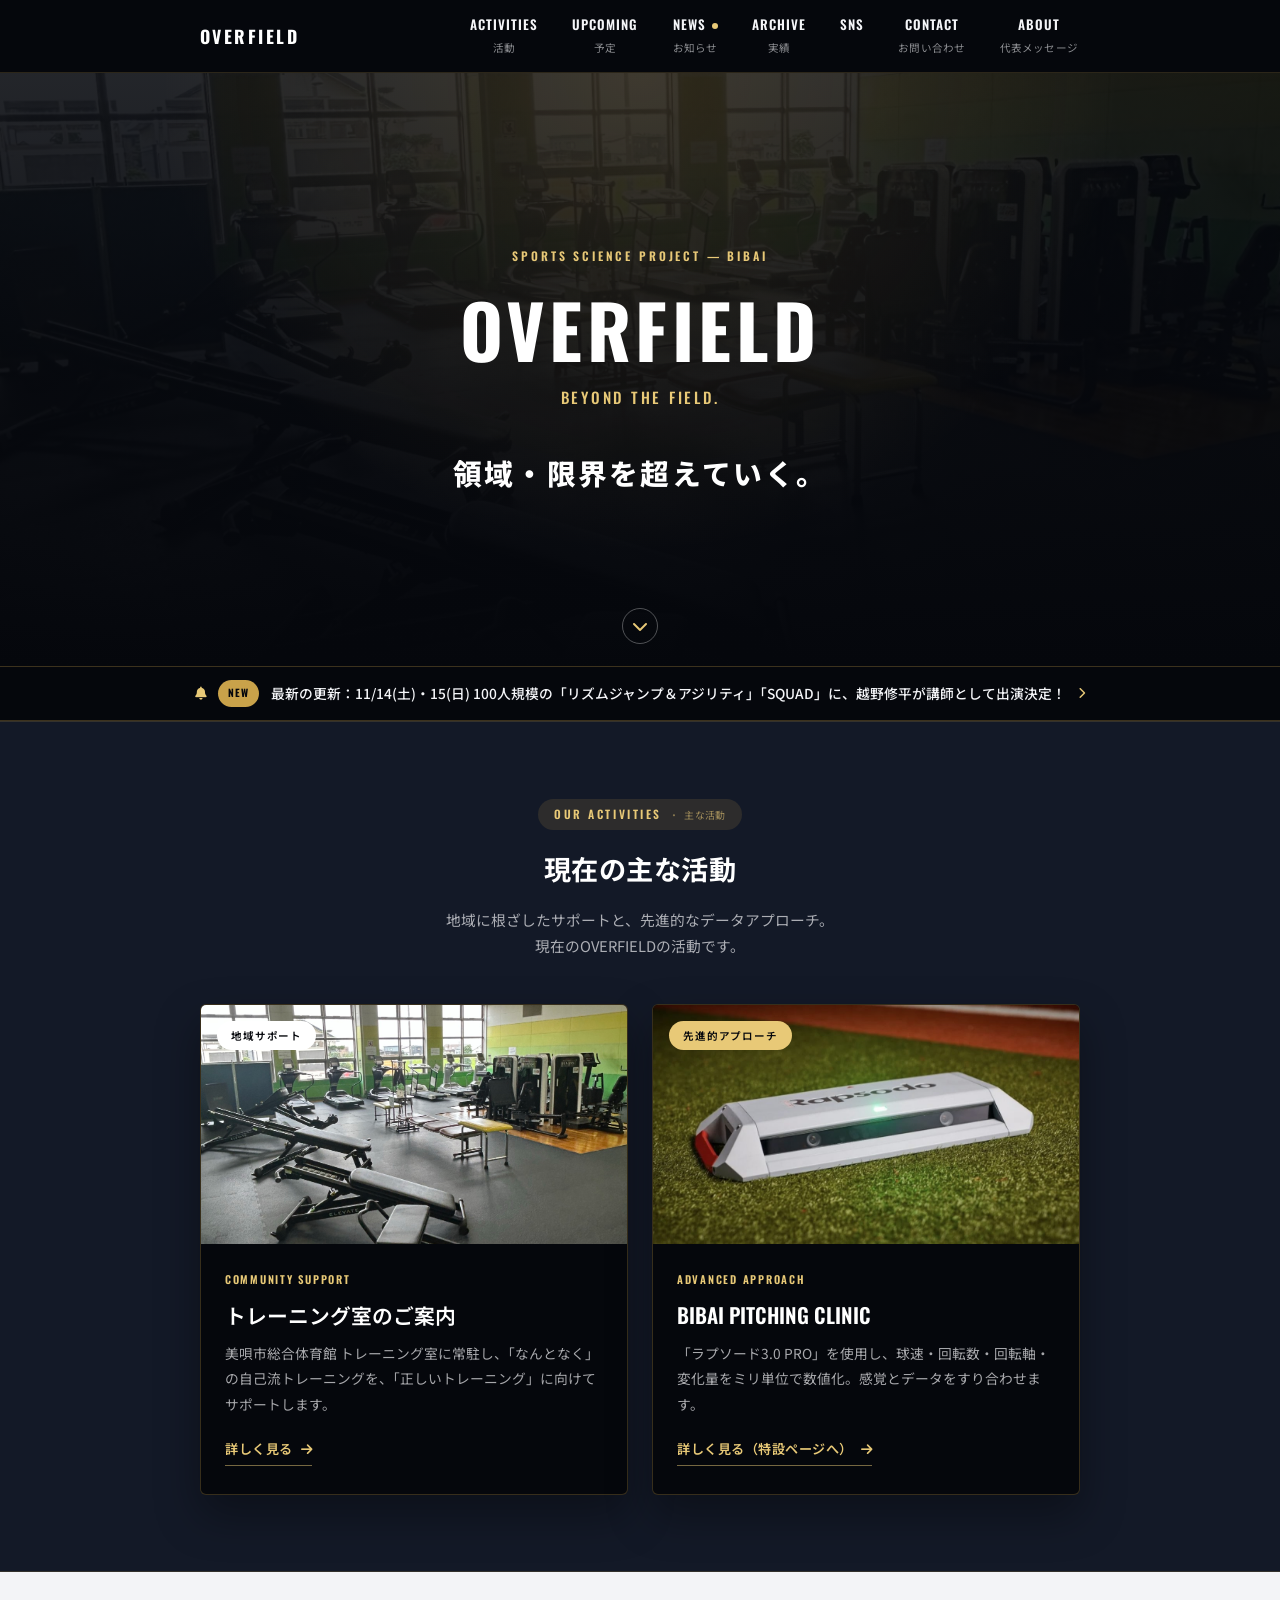
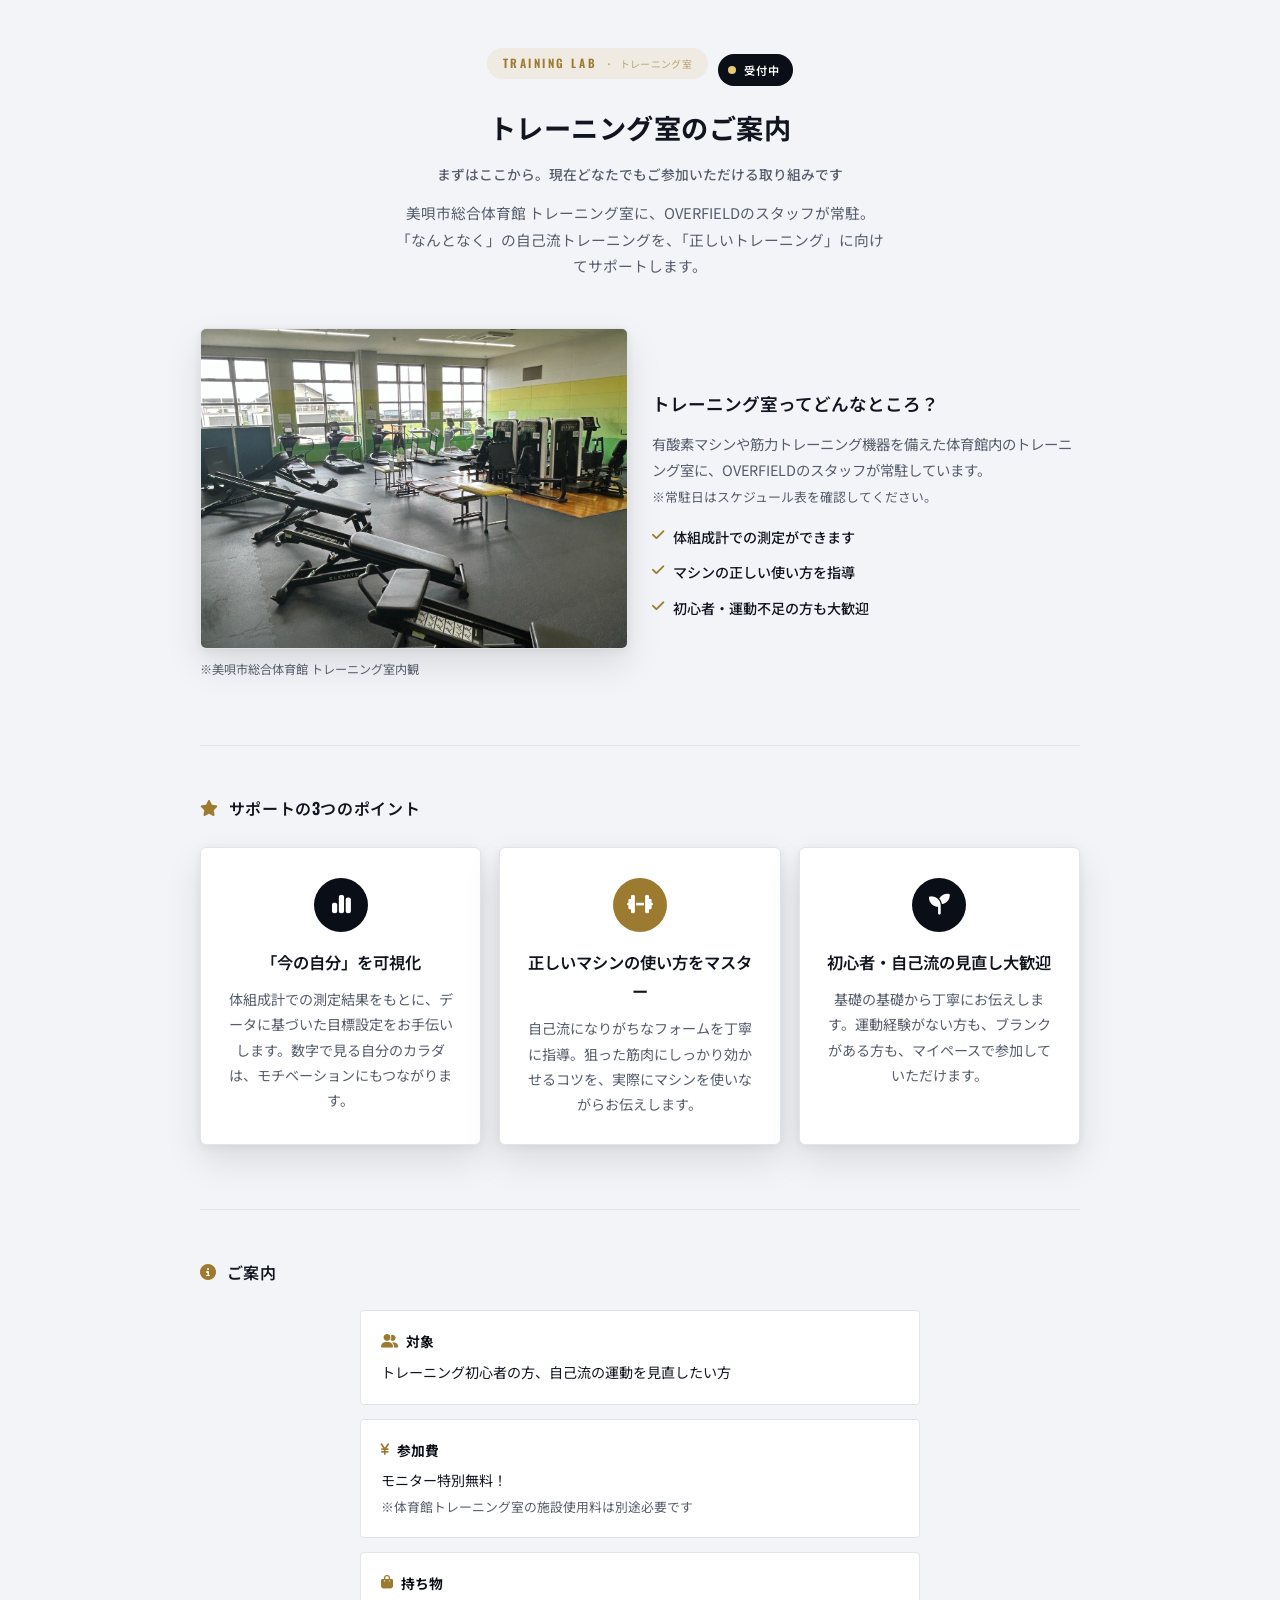
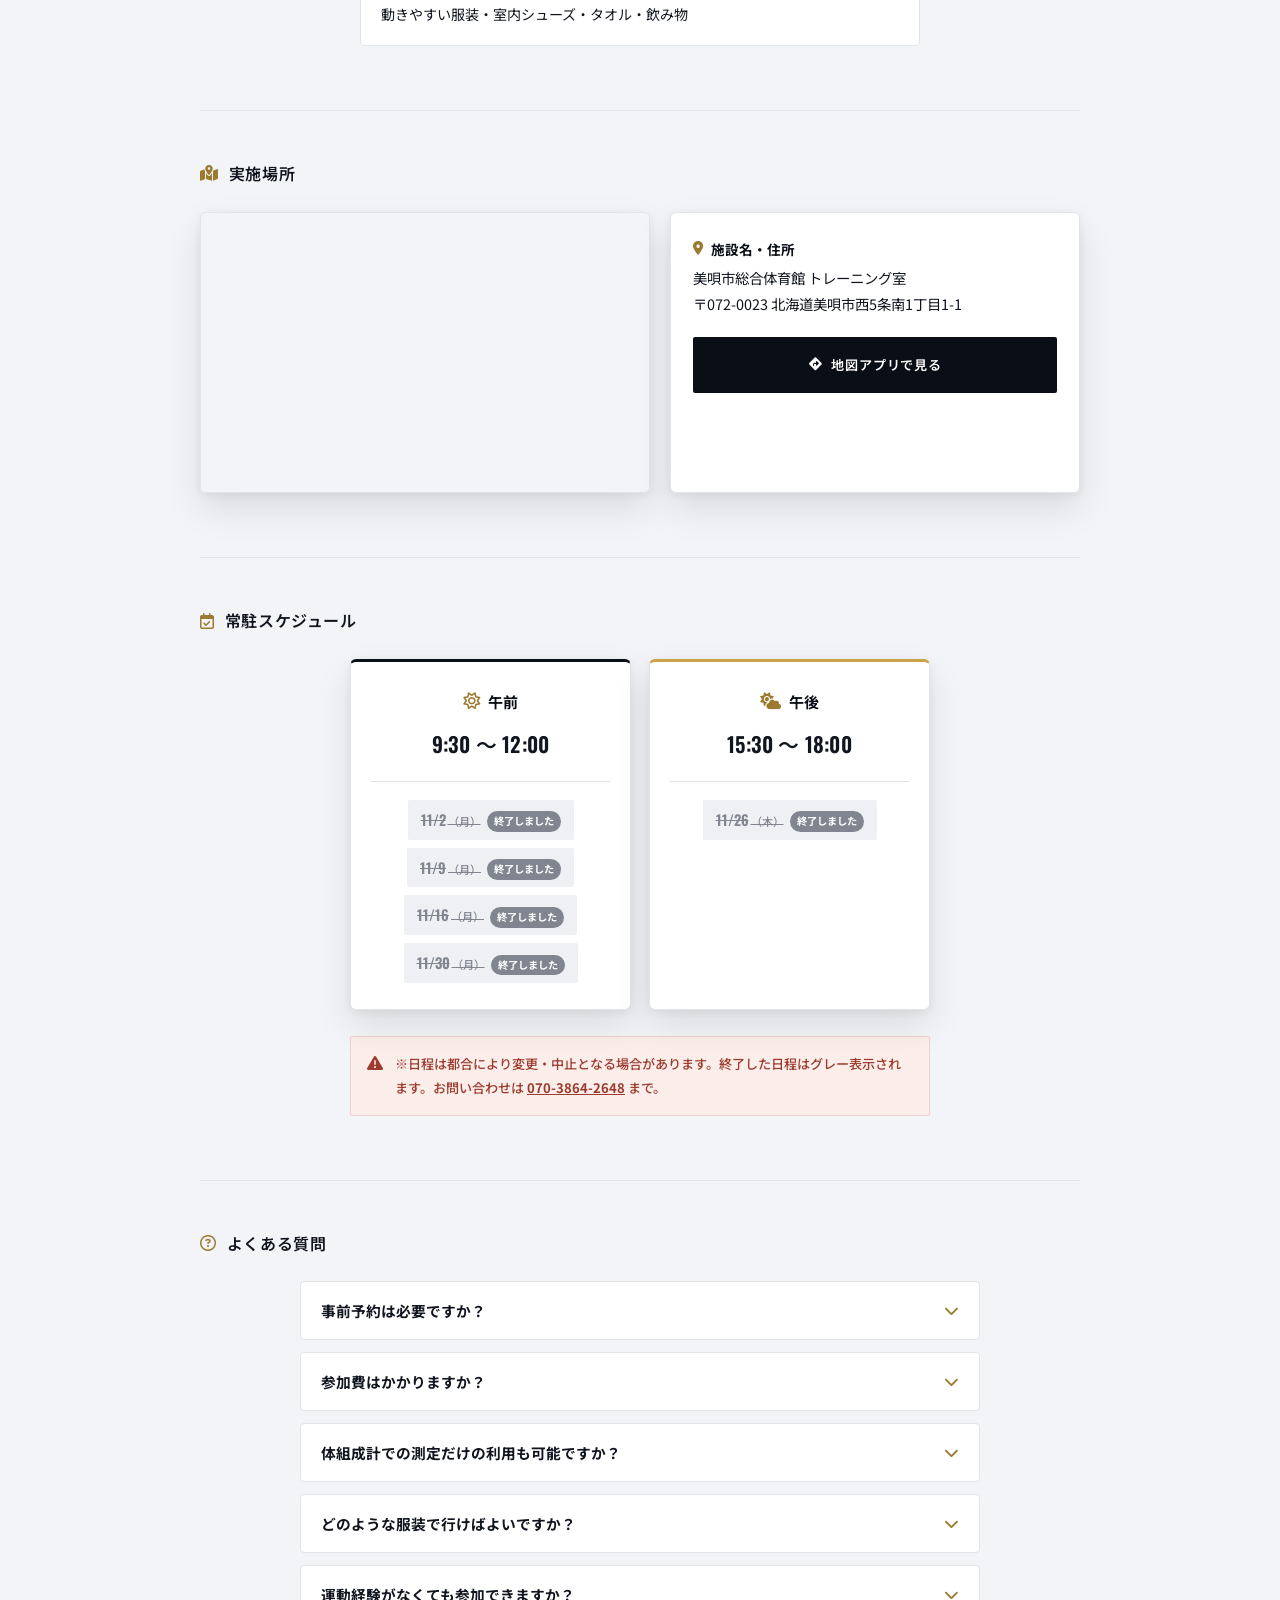
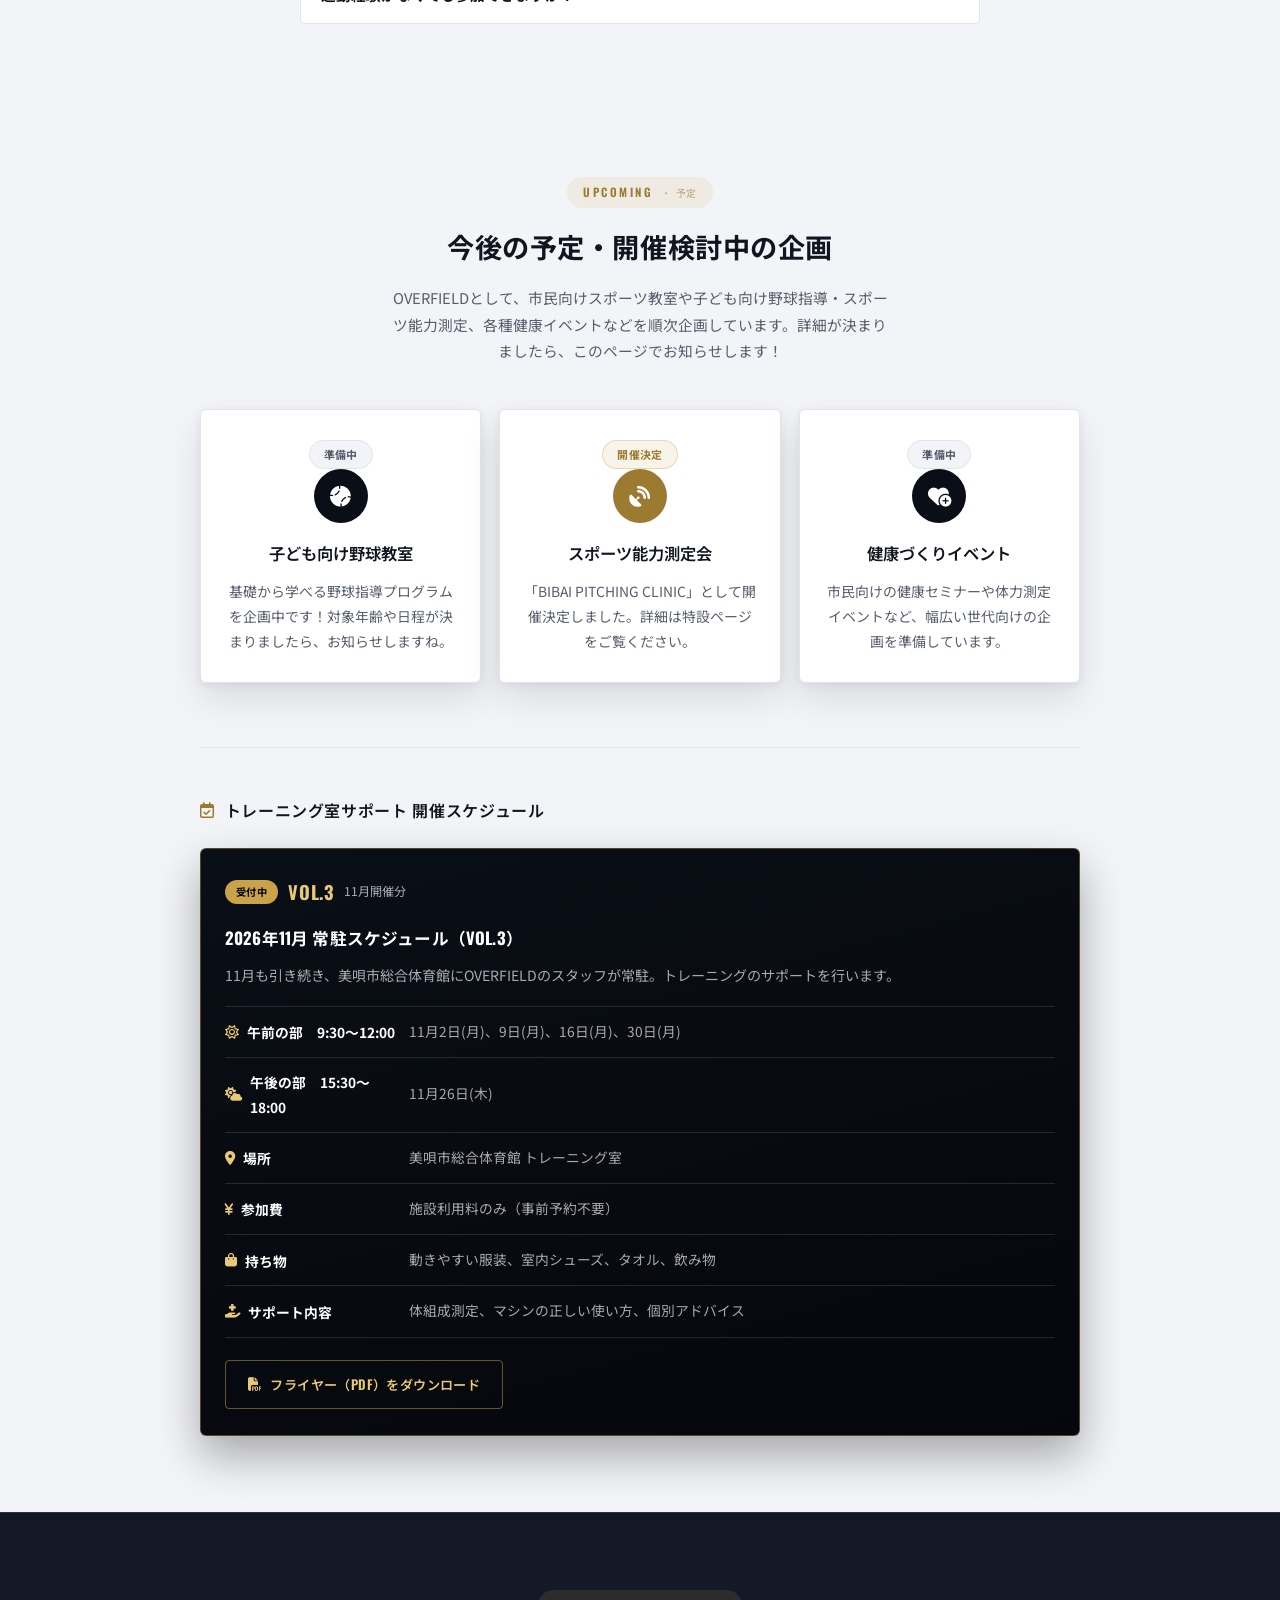
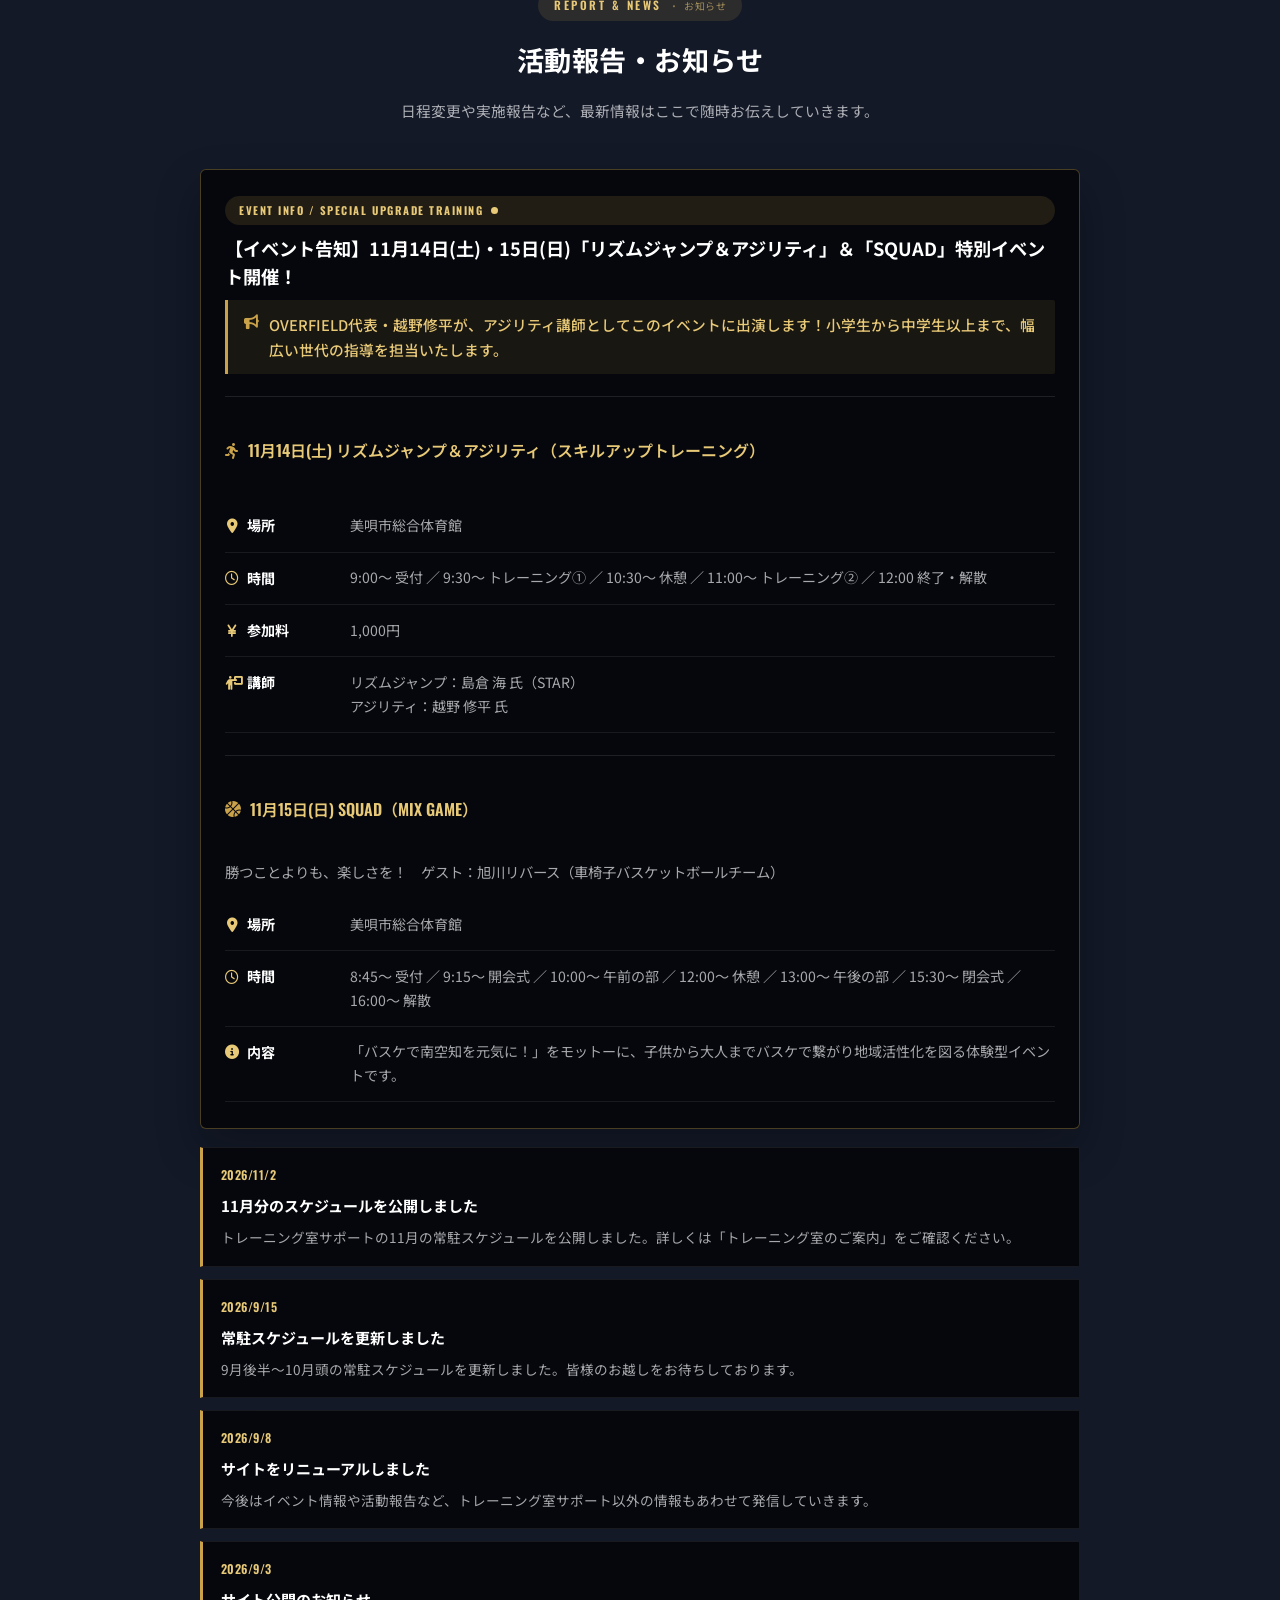
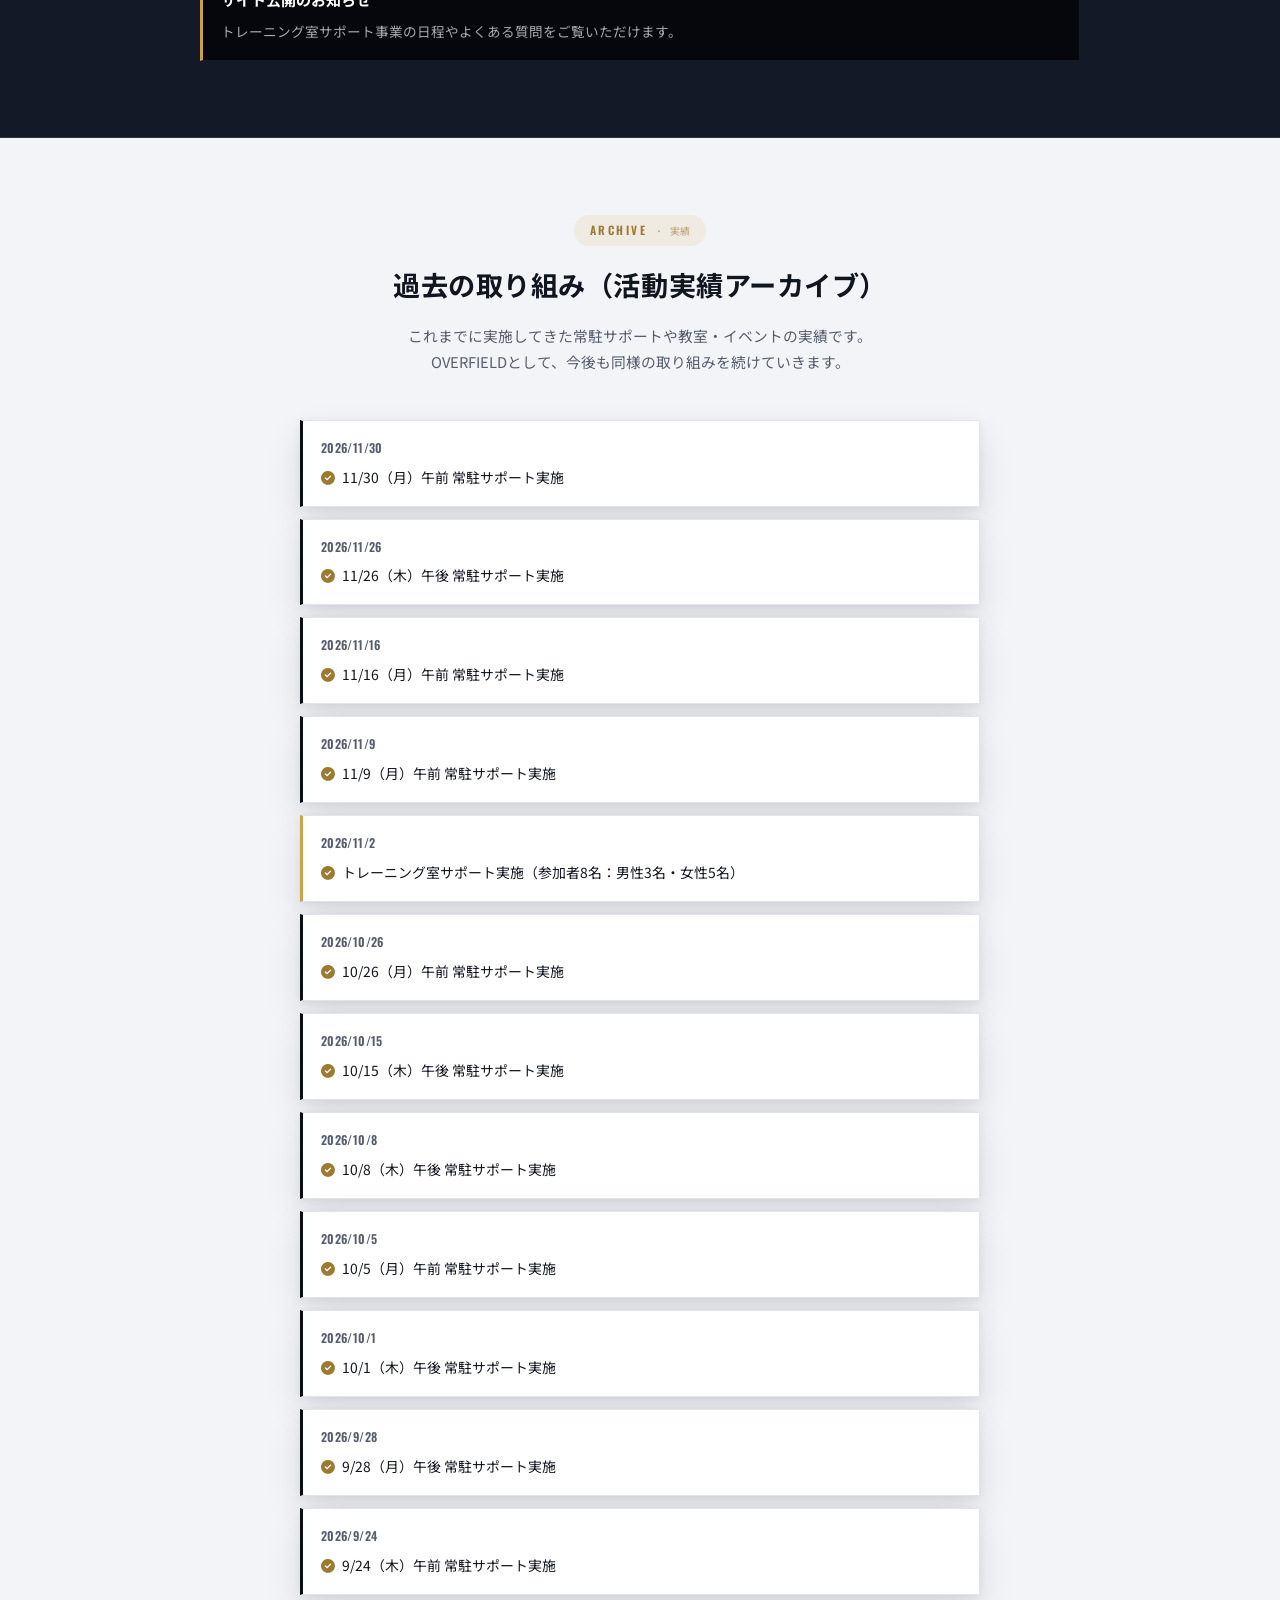
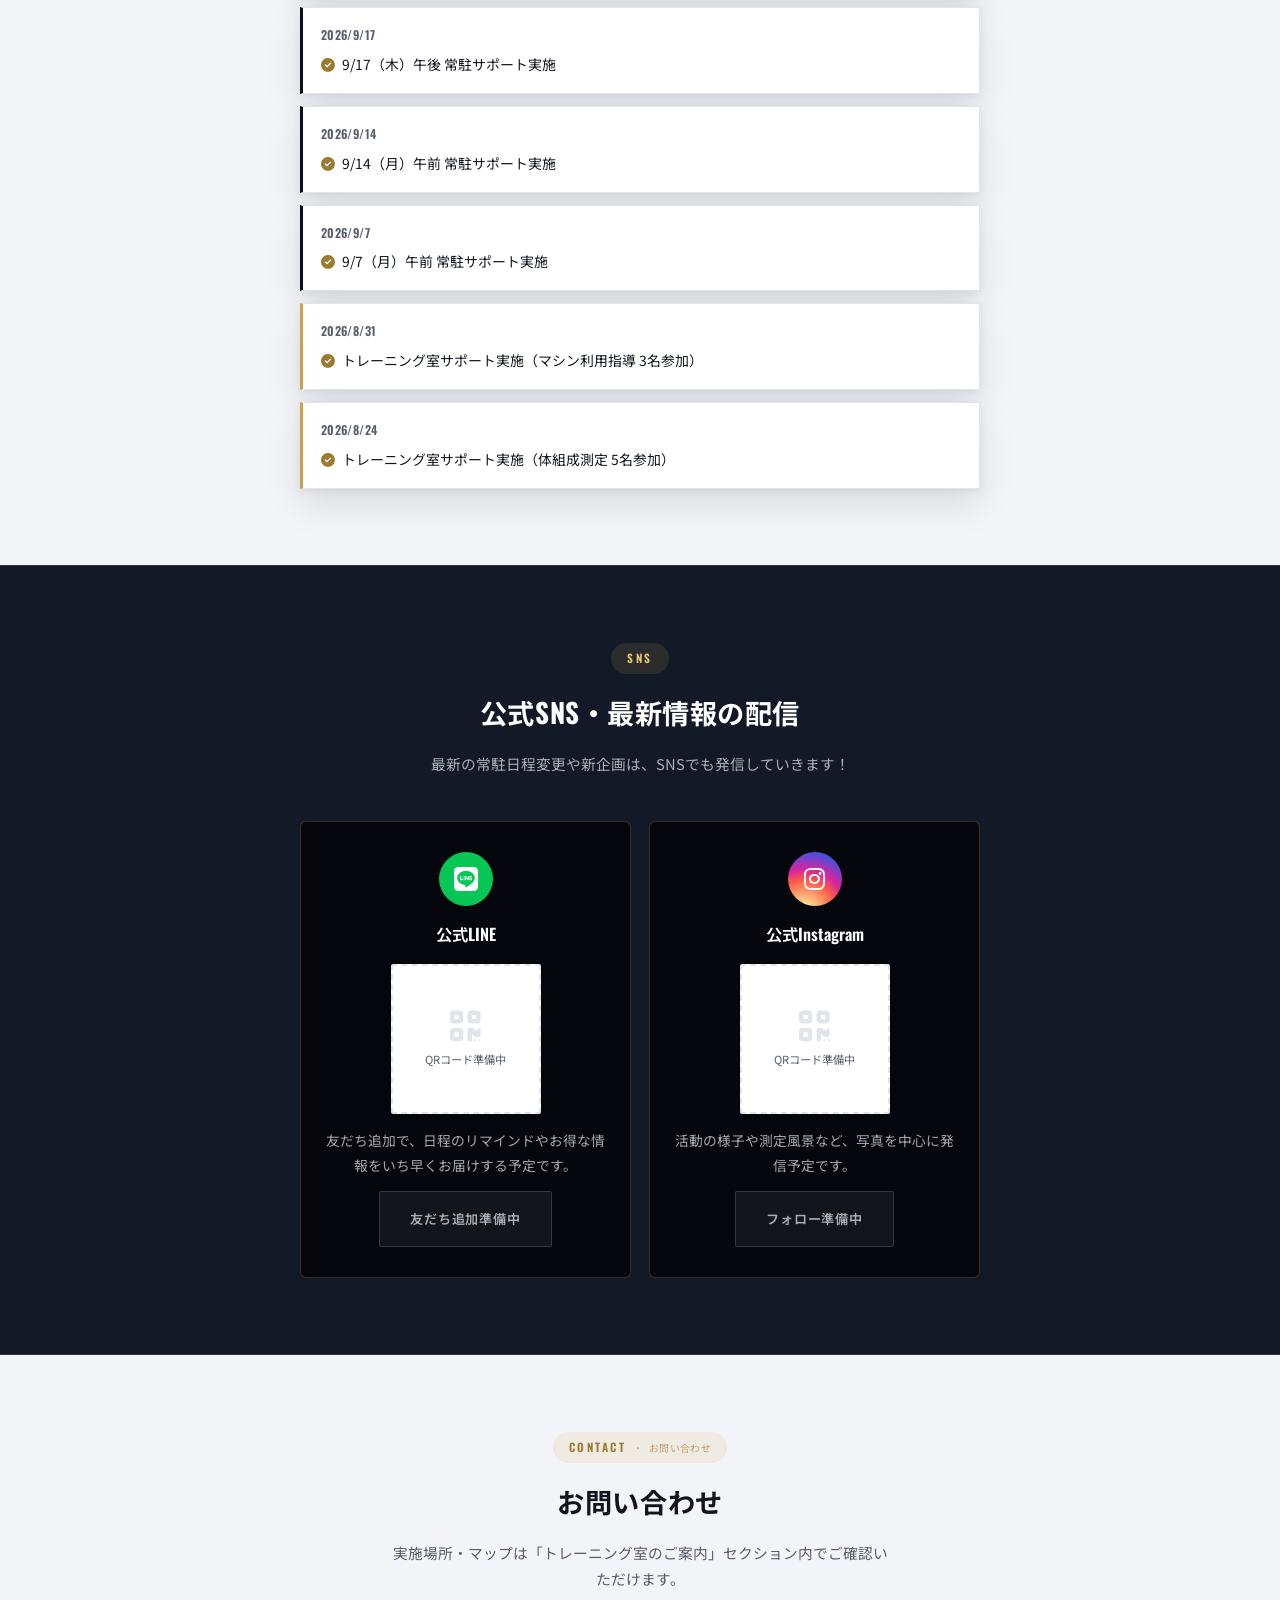
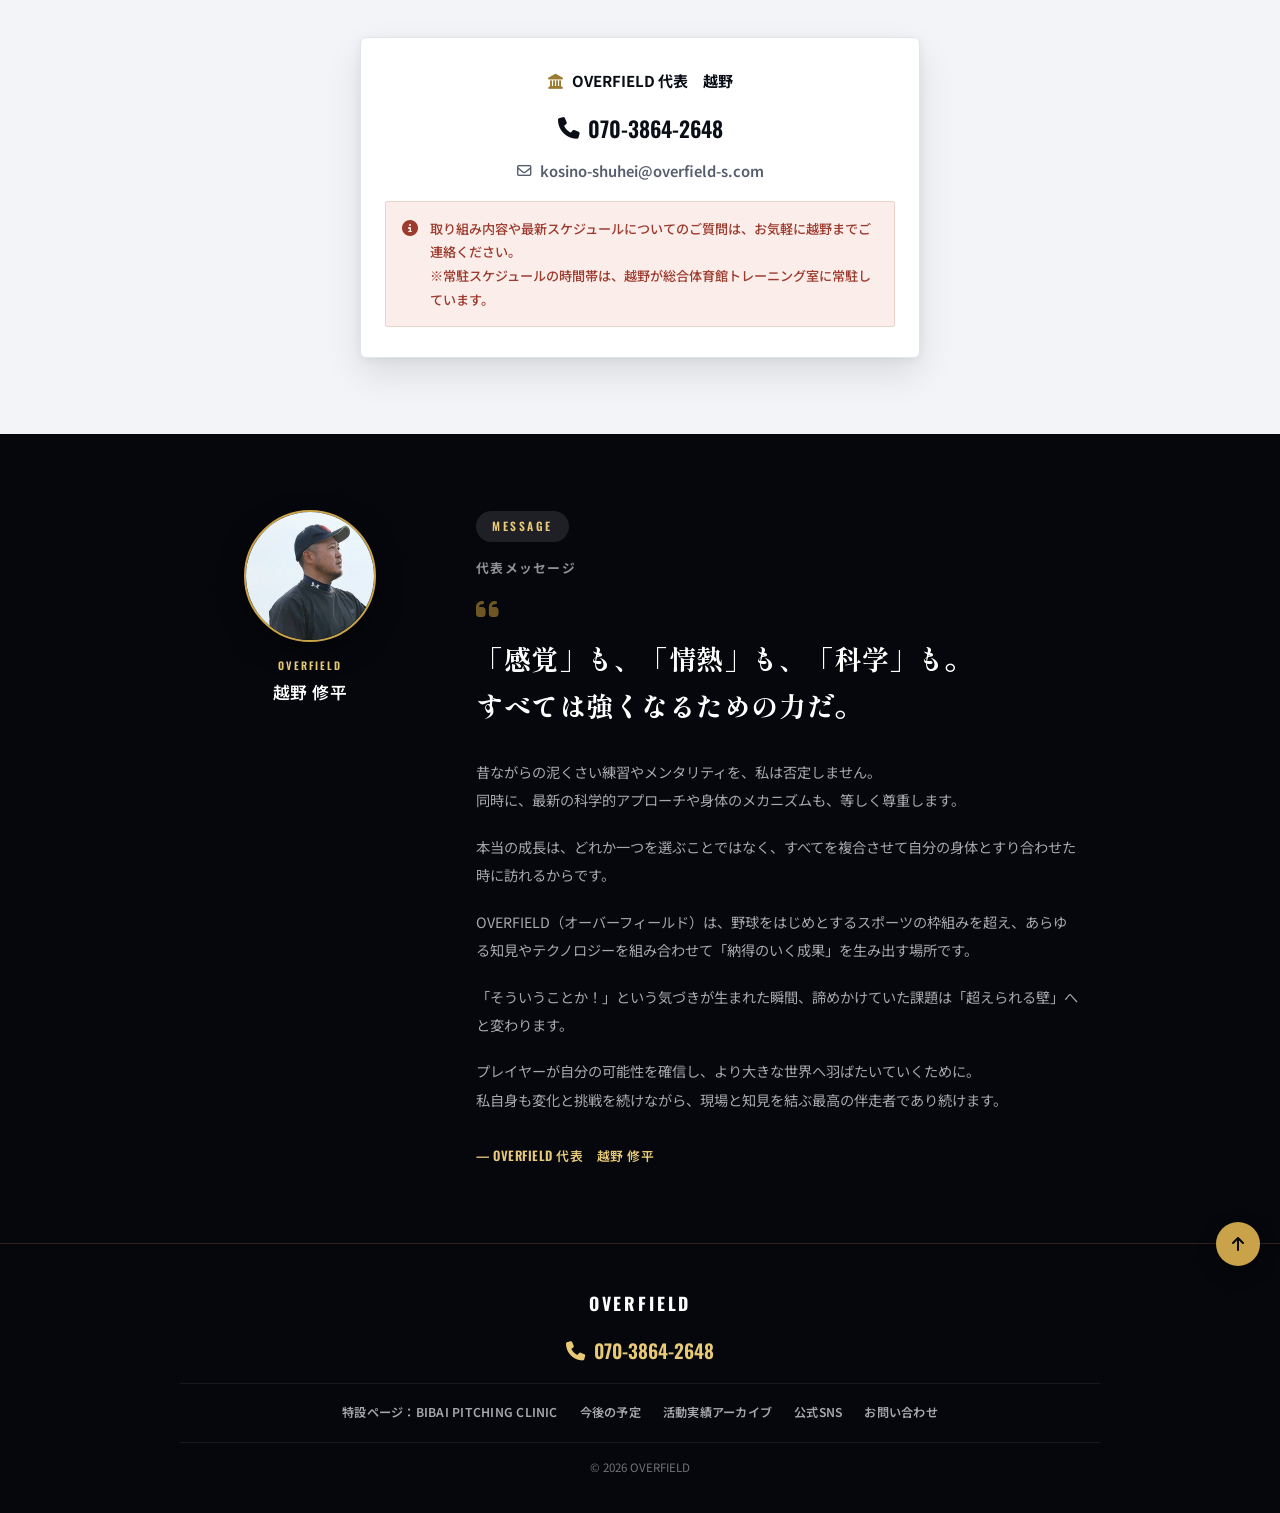
==== commit 7123bdda: "Change ticker wording to 出演決定 and add instructor self-appeal line - Ticker now reads "...に、越野修平が講師とし" ====
--- a/index.html
+++ b/index.html
@@ -56,7 +56,7 @@
   <a href="#event-rhythm-squad" class="latest-ticker">
     <i class="fa-solid fa-bell latest-ticker-bell" aria-hidden="true"></i>
     <span class="latest-ticker-badge">NEW</span>
-    <span class="latest-ticker-text">最新の更新：11/14(土)・15(日) 100人規模の「リズムジャンプ＆アジリティ」「SQUAD」イベント開催決定！</span>
+    <span class="latest-ticker-text">最新の更新：11/14(土)・15(日) 100人規模の「リズムジャンプ＆アジリティ」「SQUAD」に、越野修平が講師として出演決定！</span>
     <i class="fa-solid fa-chevron-right latest-ticker-arrow" aria-hidden="true"></i>
   </a>
 
@@ -458,6 +458,7 @@
         <div class="event-announce-head">
           <p class="event-announce-eyebrow">EVENT INFO / SPECIAL UPGRADE TRAINING<span class="new-dot" aria-hidden="true"></span><span class="sr-only">（新着あり）</span></p>
           <h3 class="event-announce-title">【イベント告知】11月14日(土)・15日(日)「リズムジャンプ＆アジリティ」＆「SQUAD」特別イベント開催！</h3>
+          <p class="event-announce-appeal"><i class="fa-solid fa-bullhorn" aria-hidden="true"></i> OVERFIELD代表・越野修平が、アジリティ講師としてこのイベントに出演します！小学生から中学生以上まで、幅広い世代の指導を担当いたします。</p>
         </div>
 
         <div class="event-sub">
--- a/style.css
+++ b/style.css
@@ -1075,6 +1075,21 @@
   font-weight: 700;
   color: var(--color-white);
 }
+
+.event-announce-appeal {
+  display: flex;
+  align-items: flex-start;
+  gap: 10px;
+  font-size: 0.92rem;
+  line-height: 1.7;
+  font-weight: 500;
+  color: var(--color-accent-light);
+  background: rgba(201, 162, 74, 0.1);
+  border-left: 3px solid var(--color-accent);
+  border-radius: 0 var(--radius-sm) var(--radius-sm) 0;
+  padding: 12px 16px;
+}
+.event-announce-appeal i { margin-top: 3px; color: var(--color-accent); }
 
 .event-sub {
   display: grid;
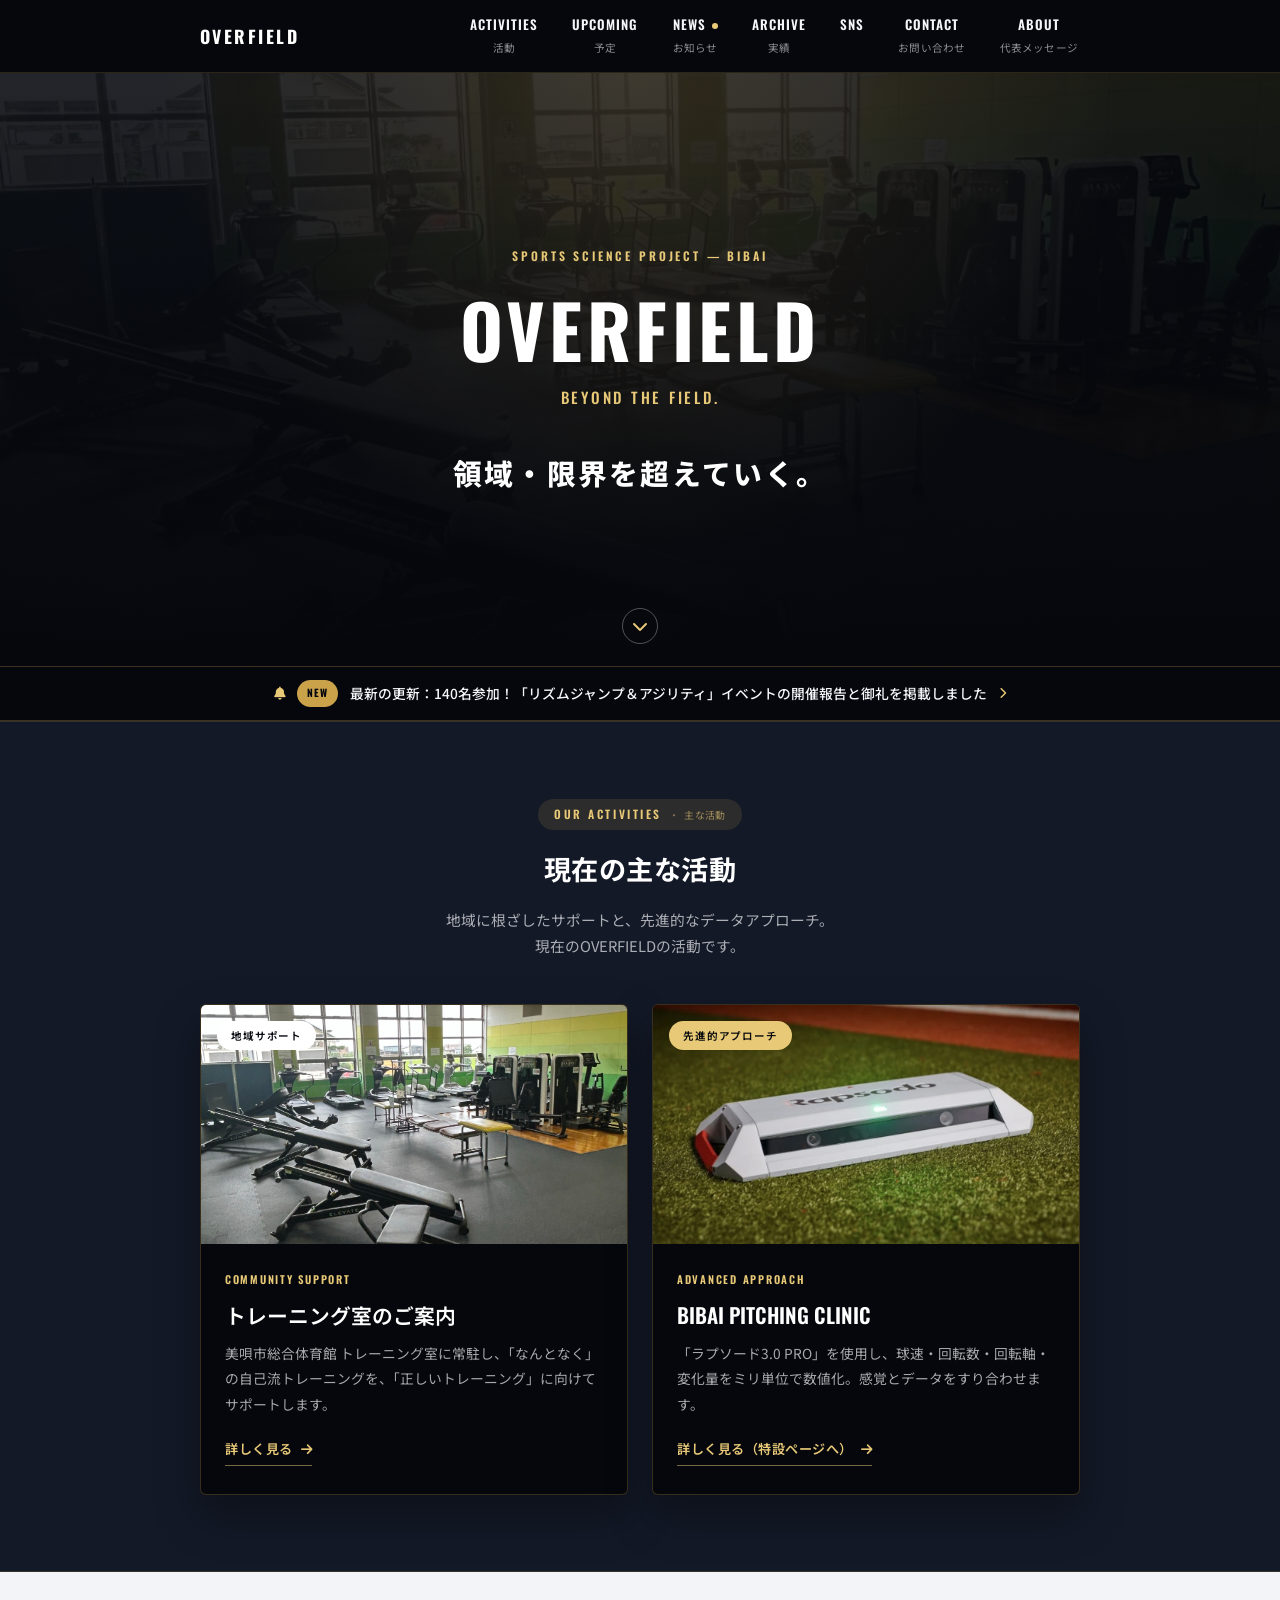
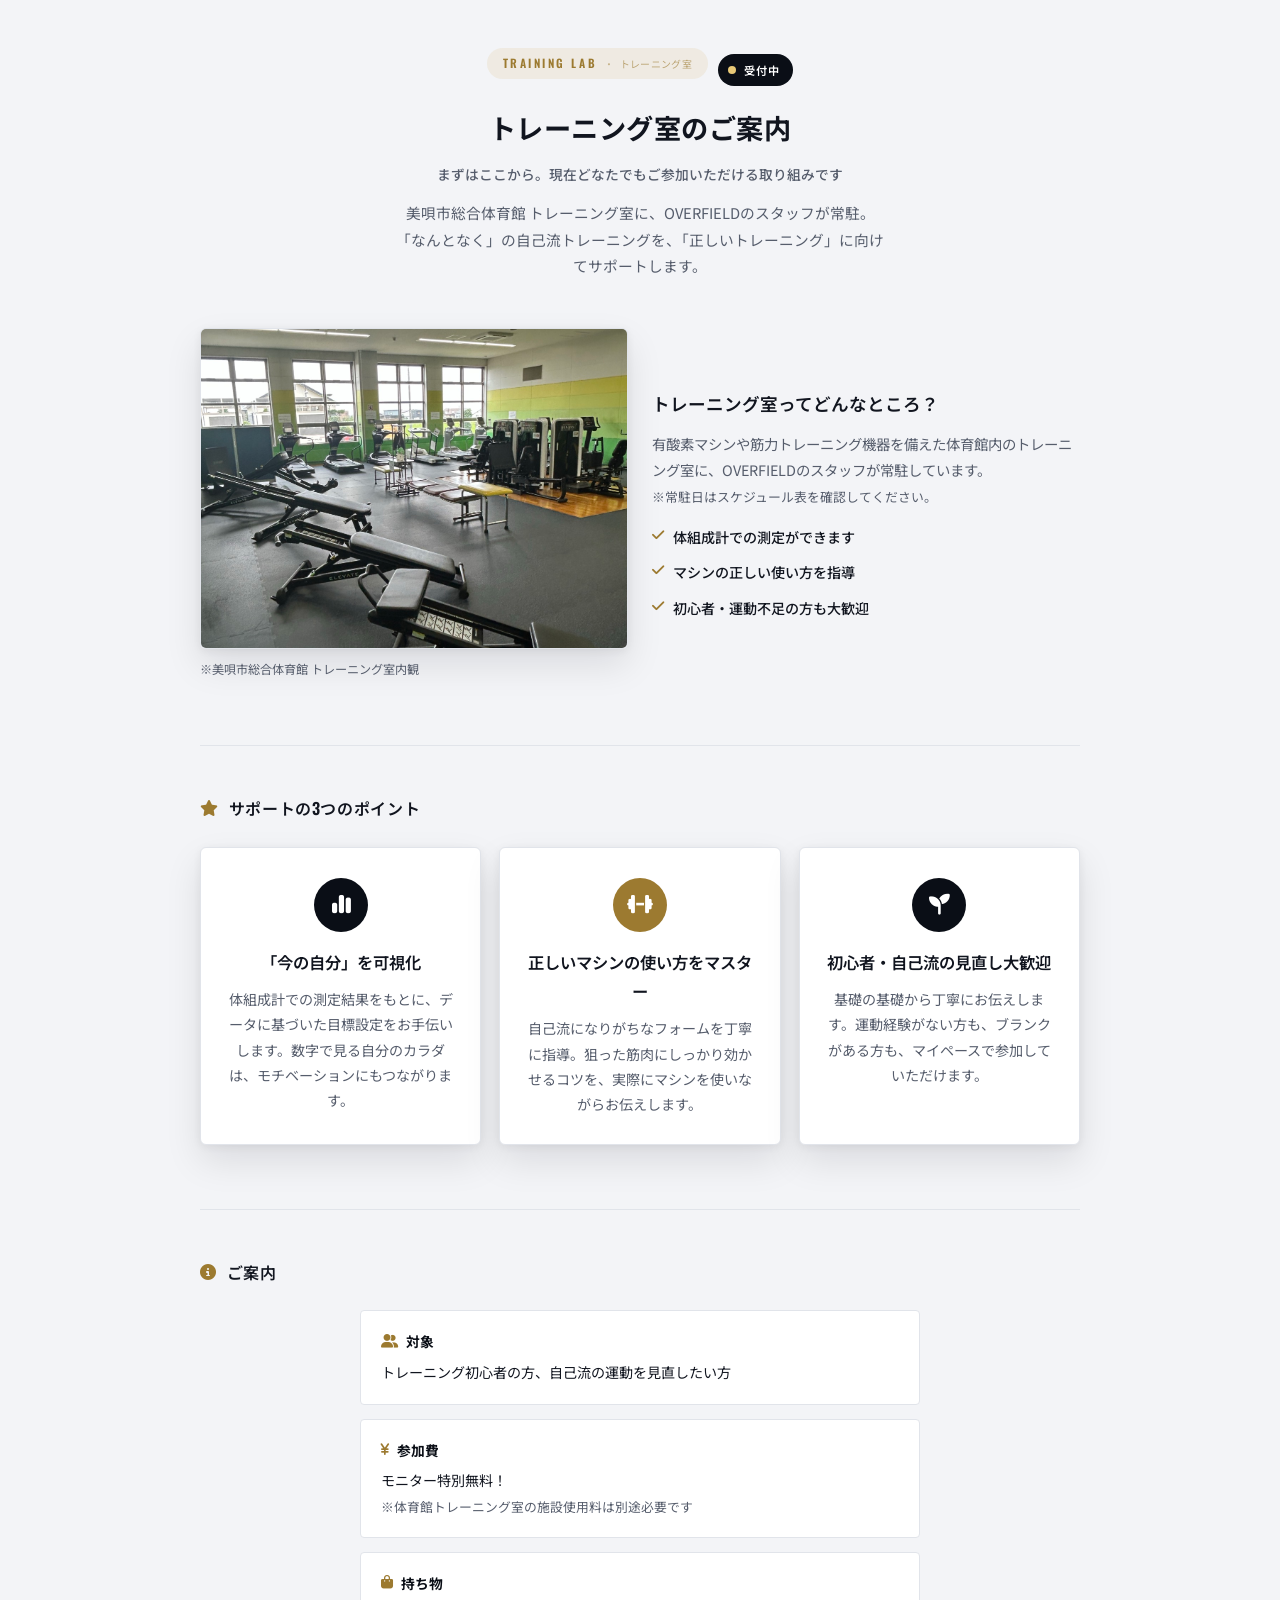
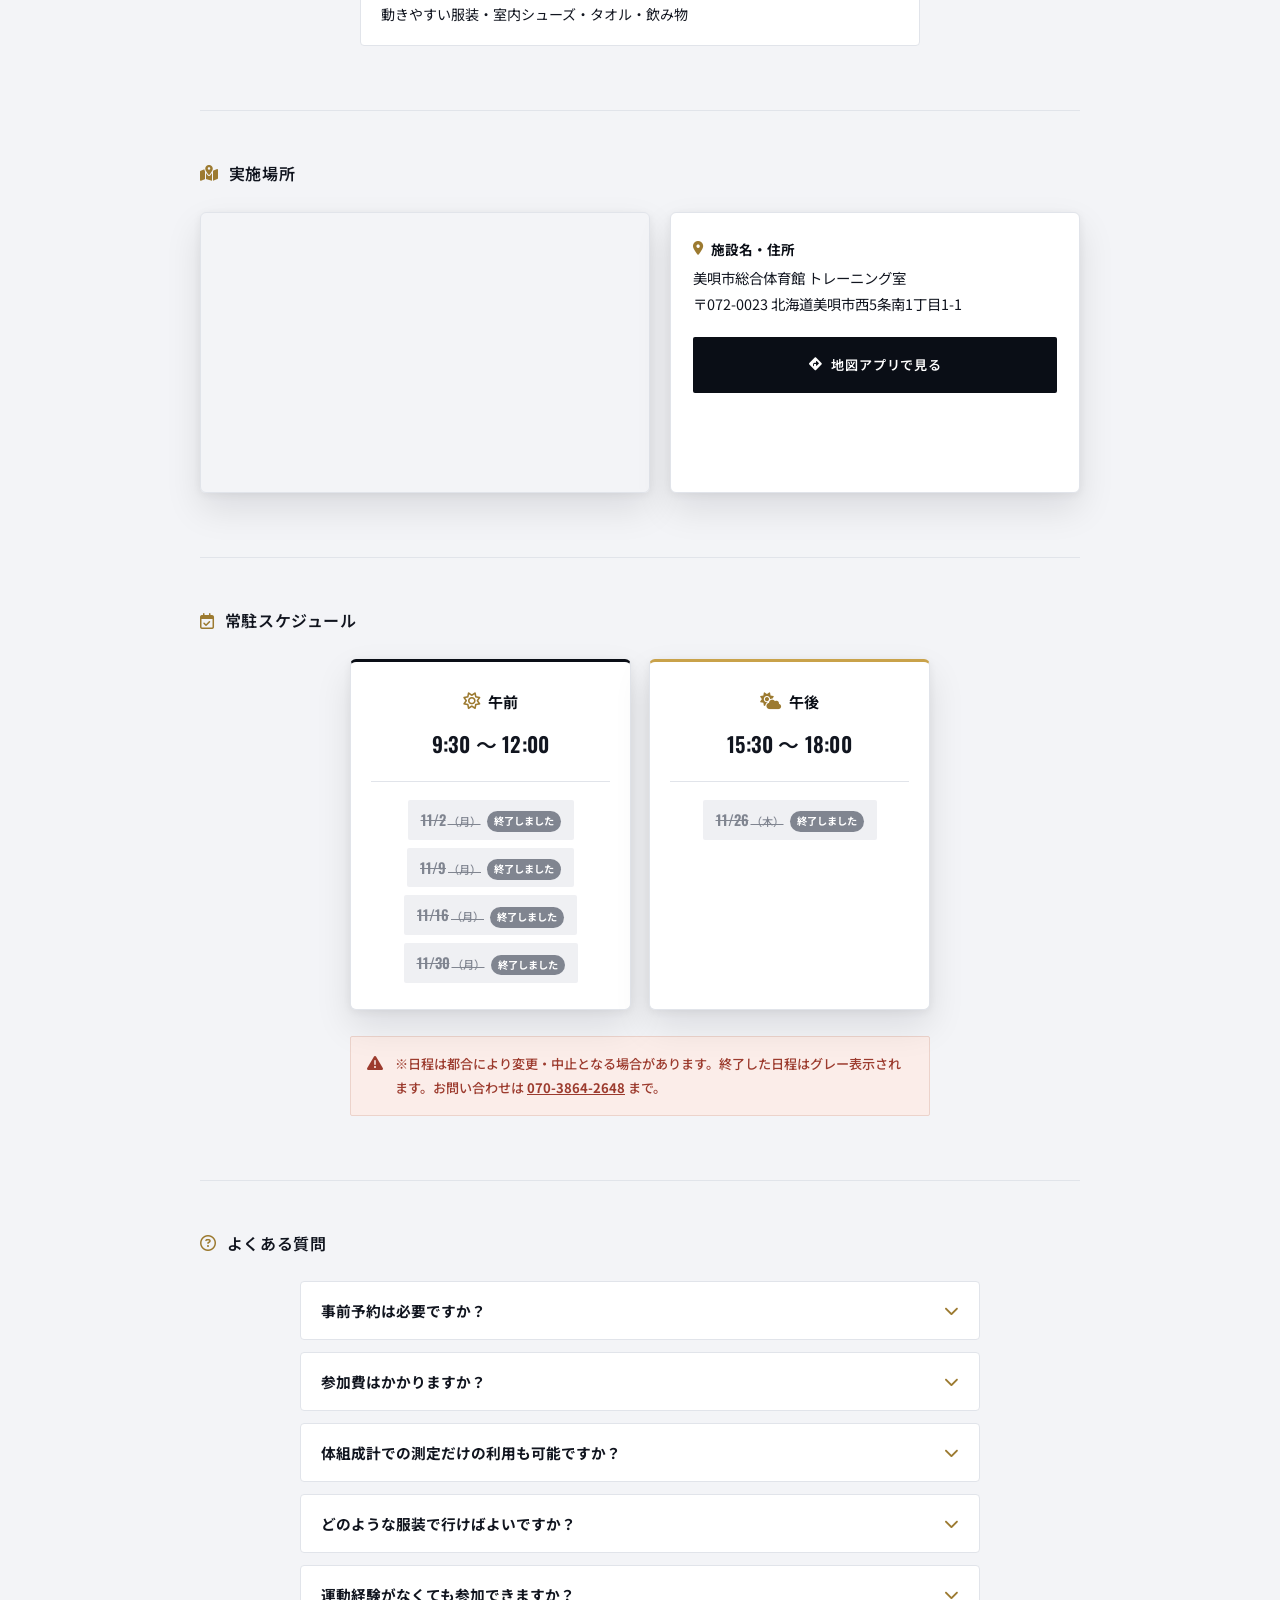
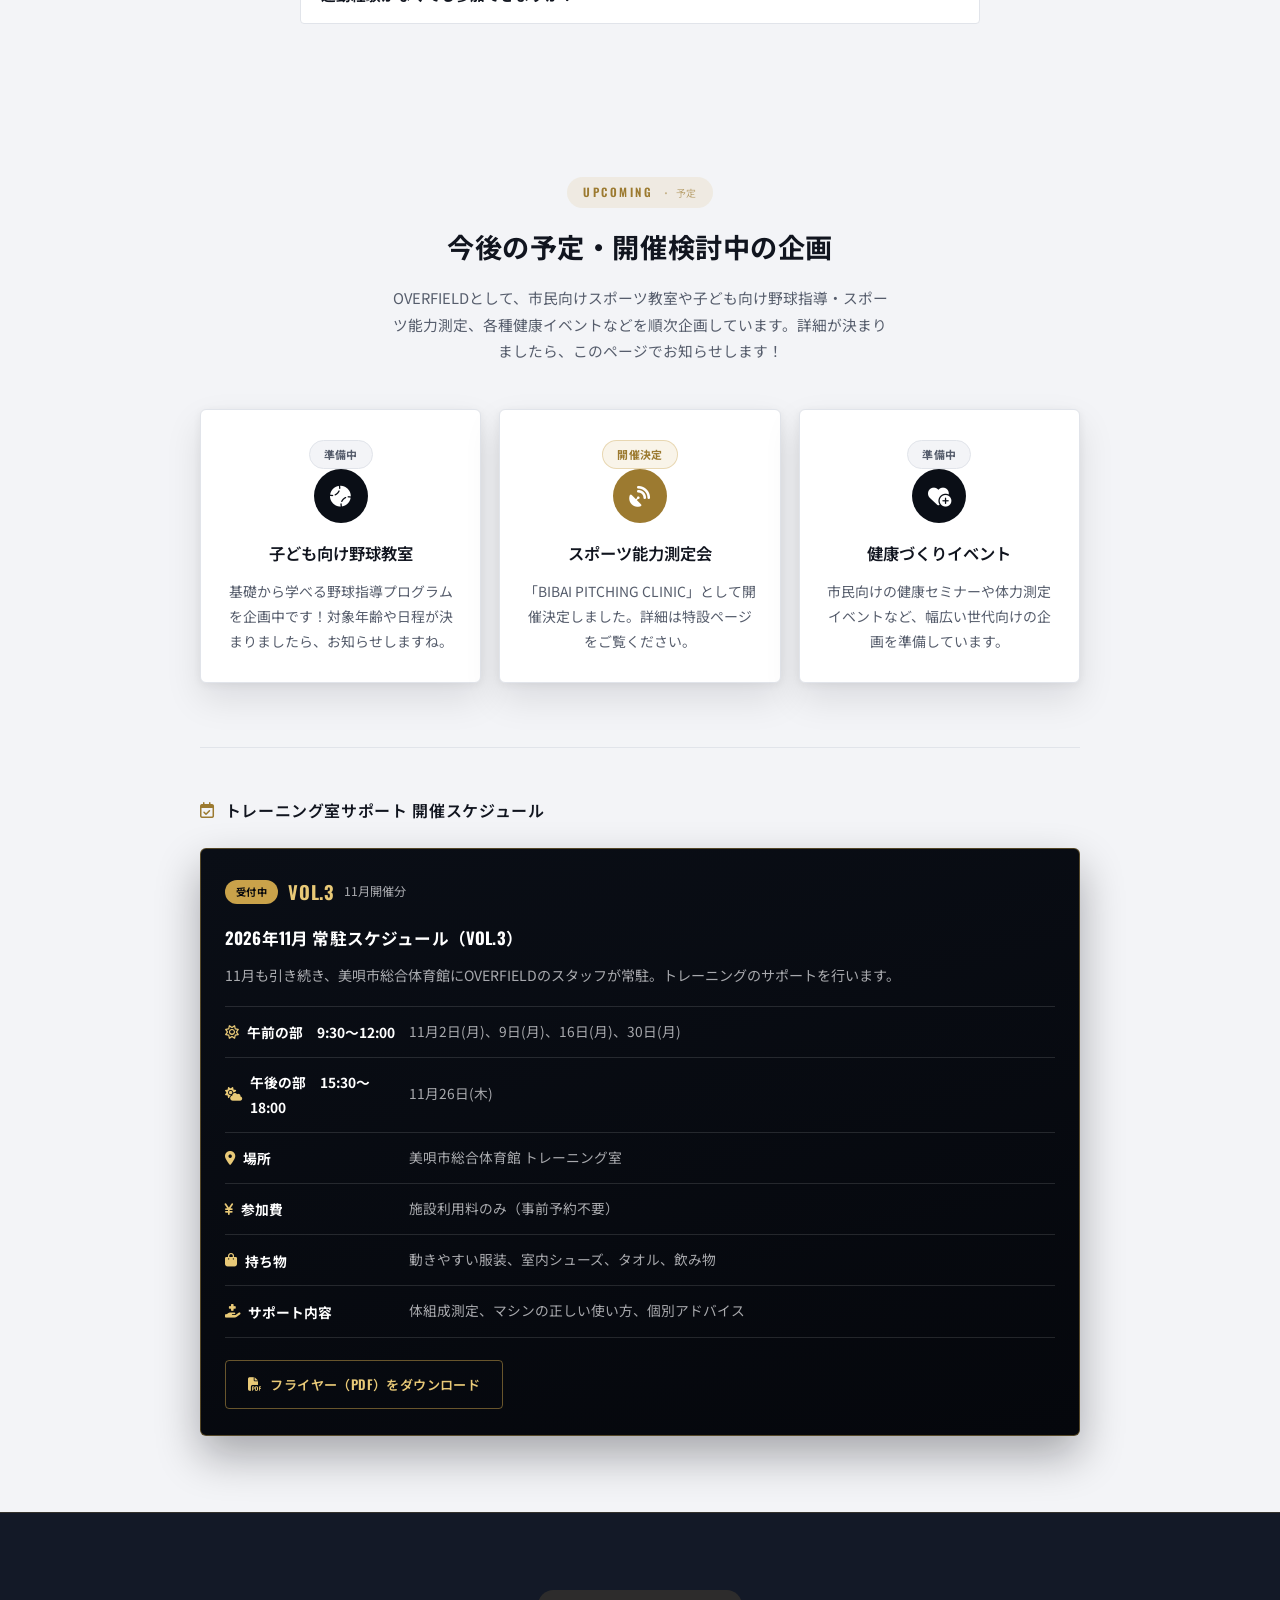
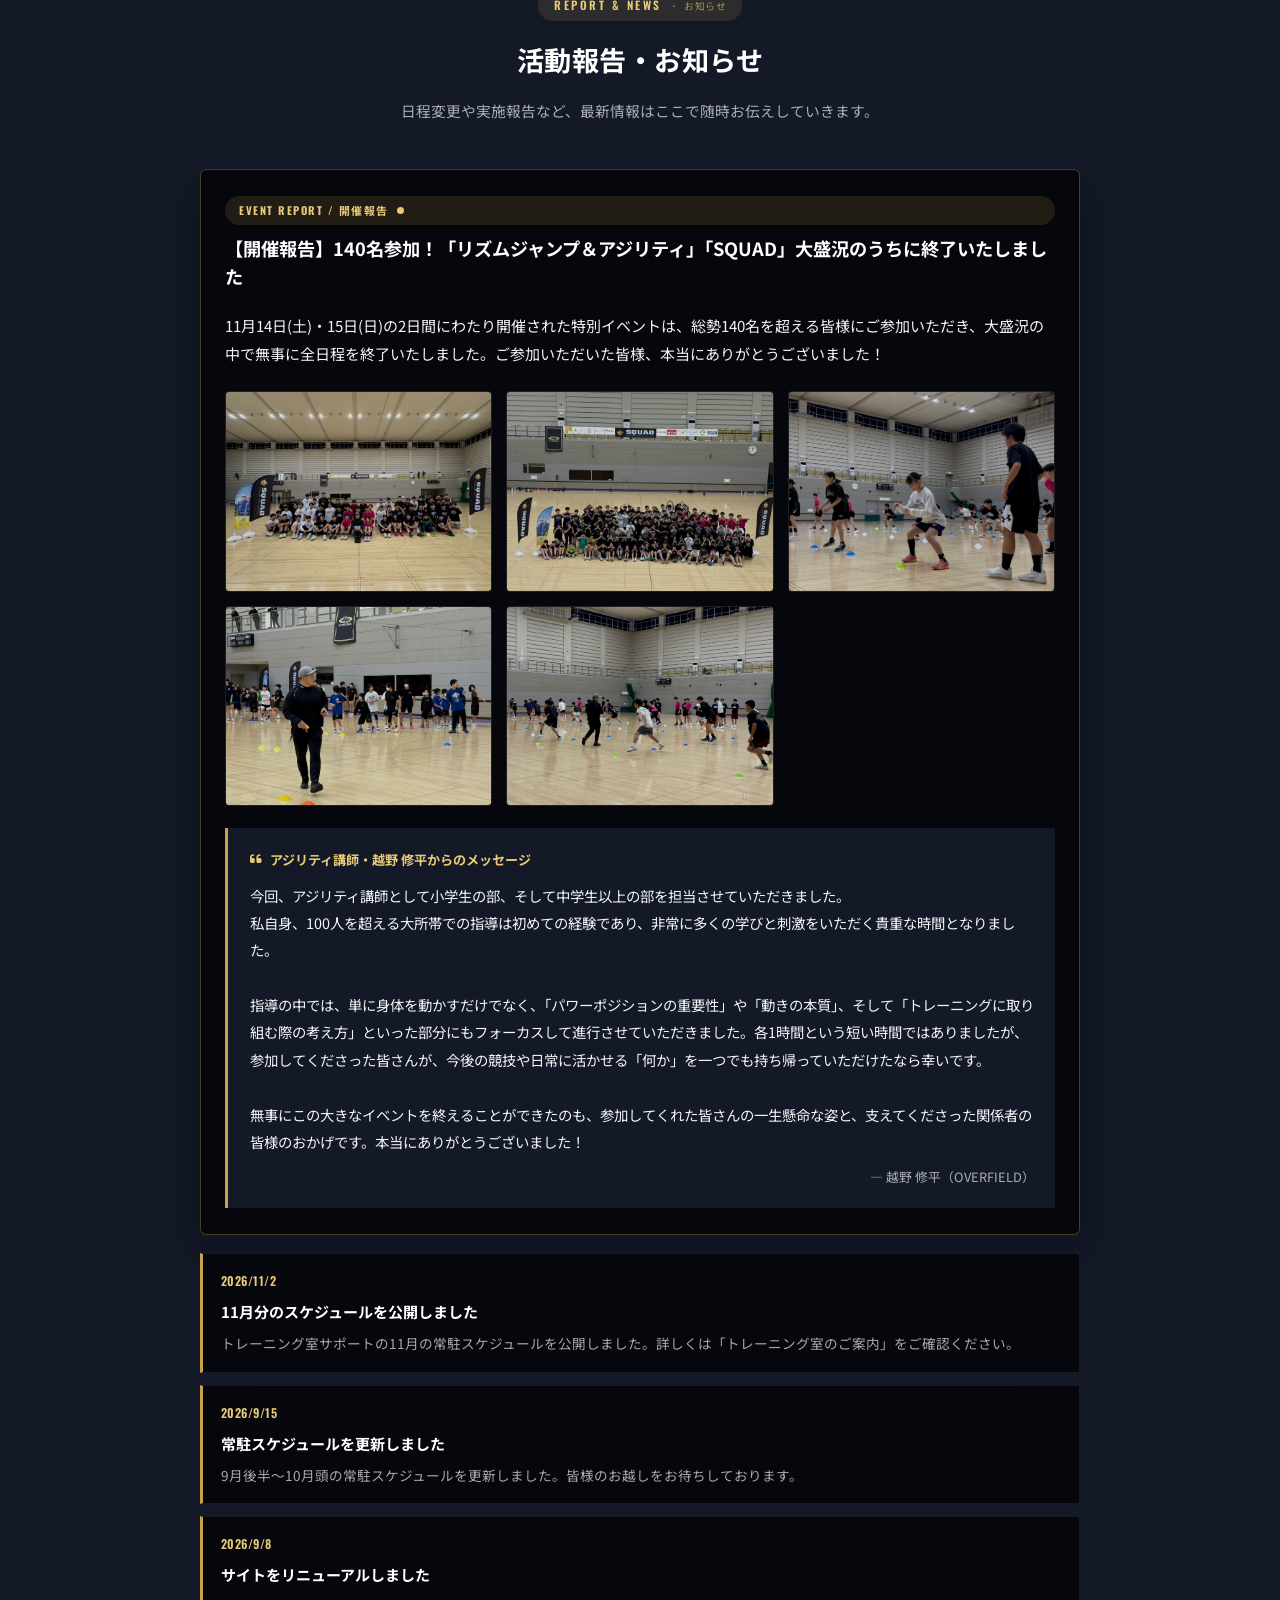
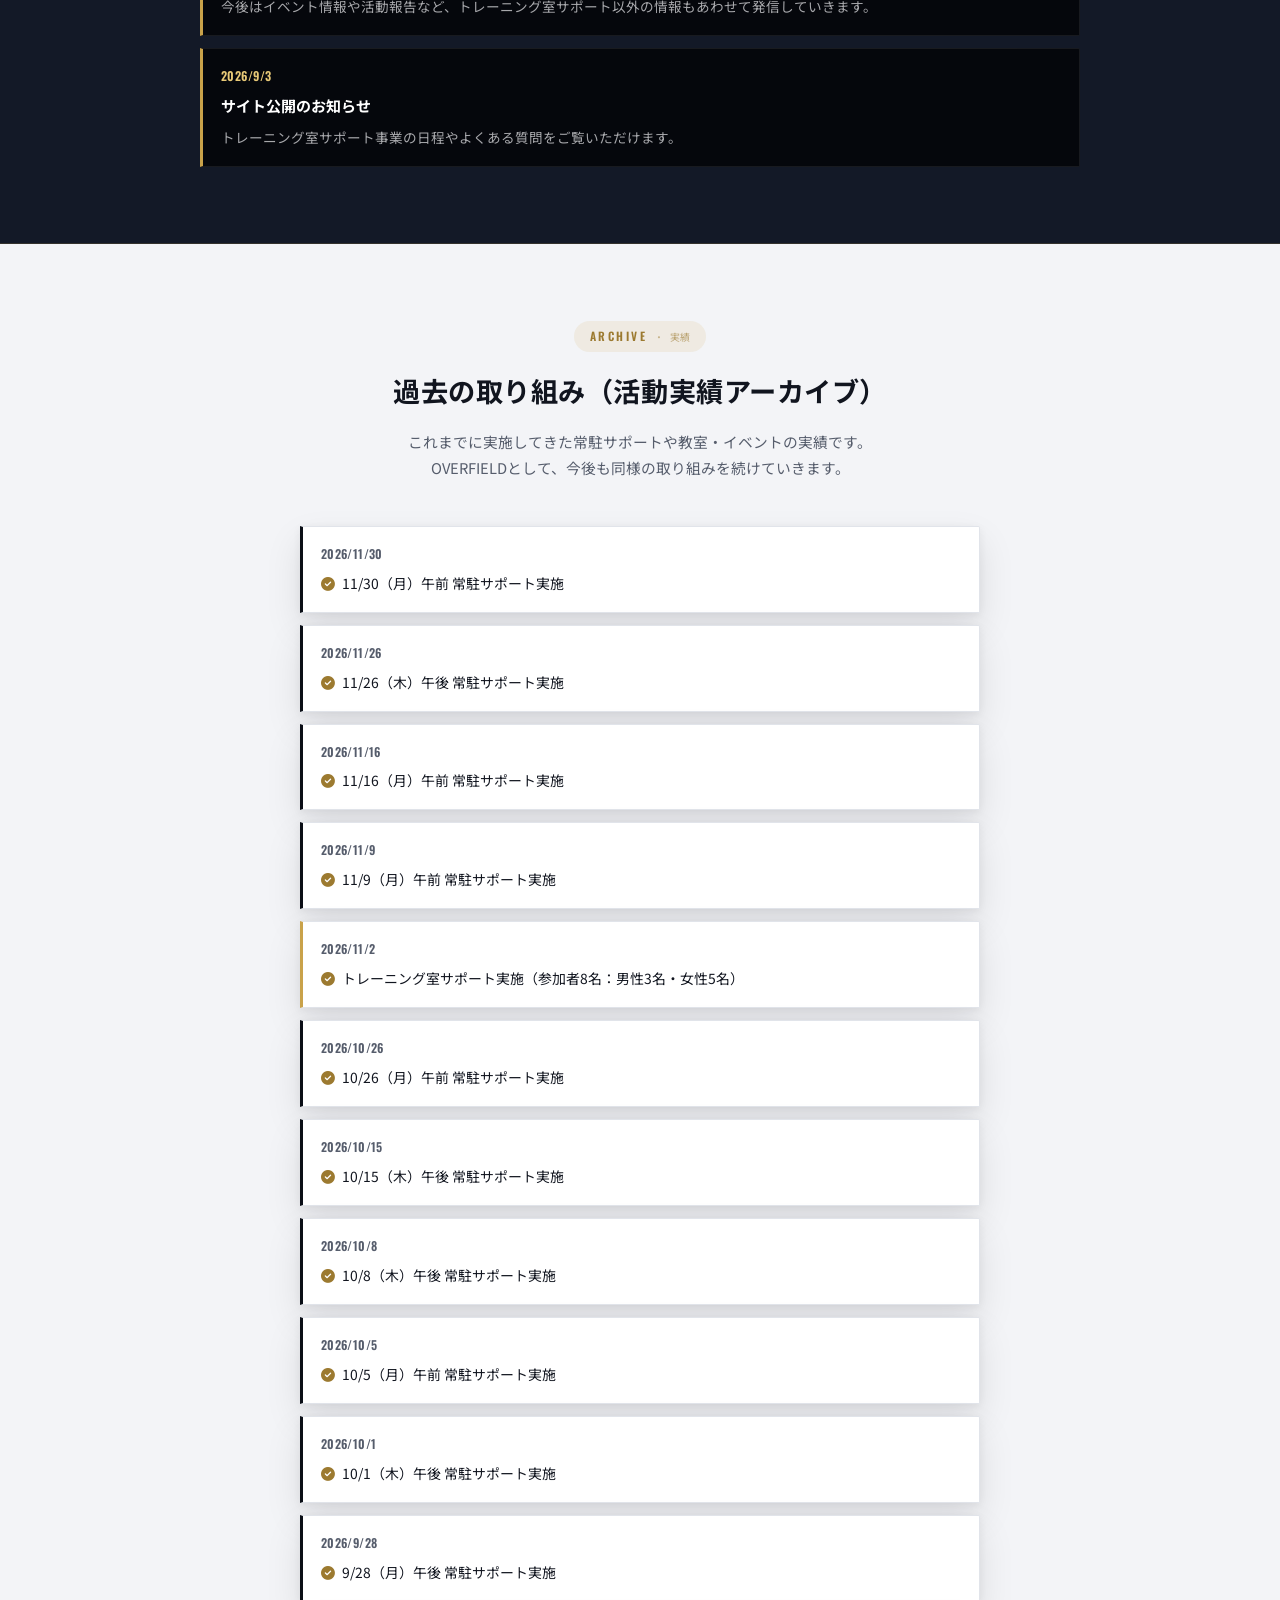
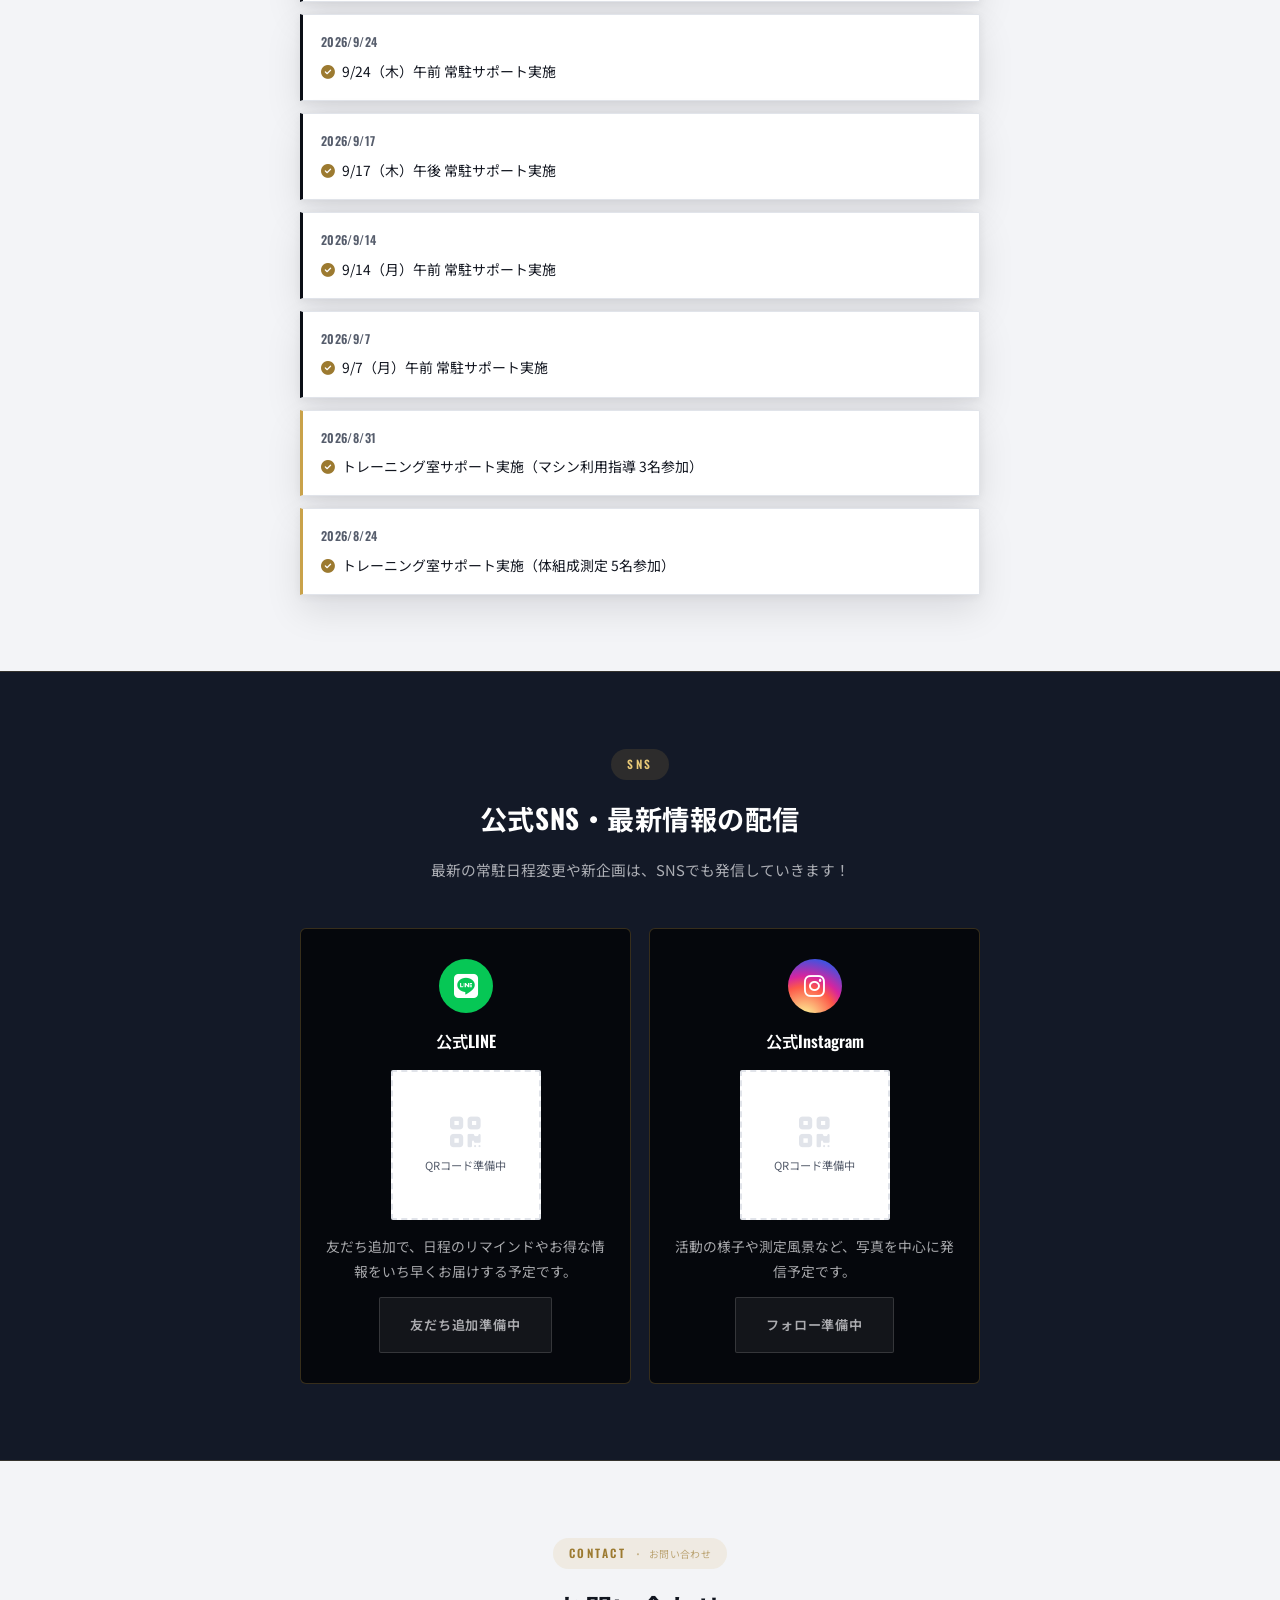
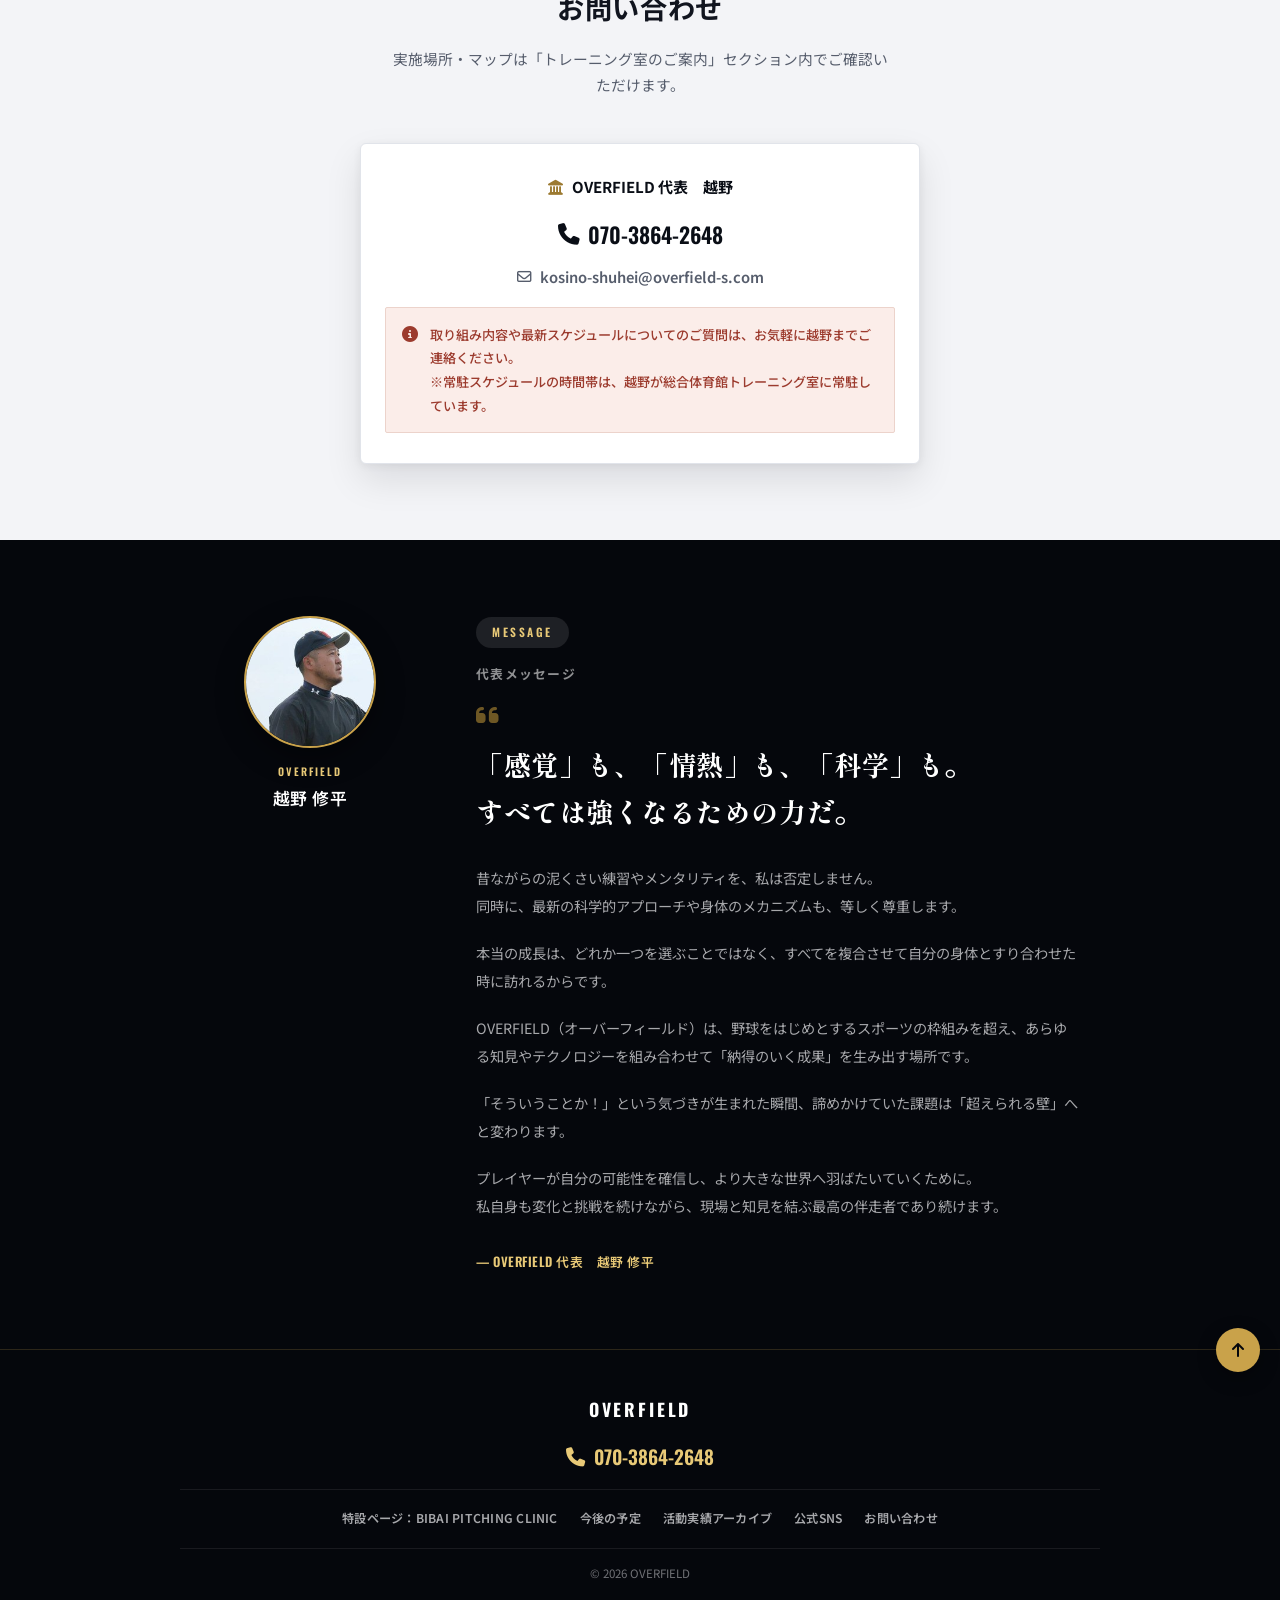
==== commit aac477cf: "Replace event announcement with the post-event report The Rhythm Jump & Agility / SQUAD event (11/14" ====
--- a/index.html
+++ b/index.html
@@ -56,7 +56,7 @@
   <a href="#event-rhythm-squad" class="latest-ticker">
     <i class="fa-solid fa-bell latest-ticker-bell" aria-hidden="true"></i>
     <span class="latest-ticker-badge">NEW</span>
-    <span class="latest-ticker-text">最新の更新：11/14(土)・15(日) 100人規模の「リズムジャンプ＆アジリティ」「SQUAD」に、越野修平が講師として出演決定！</span>
+    <span class="latest-ticker-text">最新の更新：140名参加！「リズムジャンプ＆アジリティ」イベントの開催報告と御礼を掲載しました</span>
     <i class="fa-solid fa-chevron-right latest-ticker-arrow" aria-hidden="true"></i>
   </a>
 
@@ -453,55 +453,36 @@
         <p class="section-lead section-lead--dark">日程変更や実施報告など、最新情報はここで随時お伝えしていきます。</p>
       </header>
 
-      <!-- --- イベント告知カード: リズムジャンプ＆アジリティ / SQUAD --- -->
+      <!-- --- 開催報告カード: リズムジャンプ＆アジリティ / SQUAD --- -->
       <article class="event-announce-card" id="event-rhythm-squad">
         <div class="event-announce-head">
-          <p class="event-announce-eyebrow">EVENT INFO / SPECIAL UPGRADE TRAINING<span class="new-dot" aria-hidden="true"></span><span class="sr-only">（新着あり）</span></p>
-          <h3 class="event-announce-title">【イベント告知】11月14日(土)・15日(日)「リズムジャンプ＆アジリティ」＆「SQUAD」特別イベント開催！</h3>
-          <p class="event-announce-appeal"><i class="fa-solid fa-bullhorn" aria-hidden="true"></i> OVERFIELD代表・越野修平が、アジリティ講師としてこのイベントに出演します！小学生から中学生以上まで、幅広い世代の指導を担当いたします。</p>
-        </div>
-
-        <div class="event-sub">
-          <h4 class="event-sub-title"><i class="fa-solid fa-person-running"></i> 11月14日(土) リズムジャンプ＆アジリティ（スキルアップトレーニング）</h4>
-
-          <dl class="event-detail">
-            <div class="event-row">
-              <dt><i class="fa-solid fa-location-dot"></i> 場所</dt>
-              <dd>美唄市総合体育館</dd>
-            </div>
-            <div class="event-row">
-              <dt><i class="fa-regular fa-clock"></i> 時間</dt>
-              <dd>9:00〜 受付 ／ 9:30〜 トレーニング① ／ 10:30〜 休憩 ／ 11:00〜 トレーニング② ／ 12:00 終了・解散</dd>
-            </div>
-            <div class="event-row">
-              <dt><i class="fa-solid fa-yen-sign"></i> 参加料</dt>
-              <dd>1,000円</dd>
-            </div>
-            <div class="event-row">
-              <dt><i class="fa-solid fa-person-chalkboard"></i> 講師</dt>
-              <dd>リズムジャンプ：島倉 海 氏（STAR）<br>アジリティ：越野 修平 氏</dd>
-            </div>
-          </dl>
-        </div>
-
-        <div class="event-sub">
-          <h4 class="event-sub-title"><i class="fa-solid fa-basketball"></i> 11月15日(日) SQUAD（MIX GAME）</h4>
-          <p class="event-sub-lead">勝つことよりも、楽しさを！　ゲスト：旭川リバース（車椅子バスケットボールチーム）</p>
-
-          <dl class="event-detail">
-            <div class="event-row">
-              <dt><i class="fa-solid fa-location-dot"></i> 場所</dt>
-              <dd>美唄市総合体育館</dd>
-            </div>
-            <div class="event-row">
-              <dt><i class="fa-regular fa-clock"></i> 時間</dt>
-              <dd>8:45〜 受付 ／ 9:15〜 開会式 ／ 10:00〜 午前の部 ／ 12:00〜 休憩 ／ 13:00〜 午後の部 ／ 15:30〜 閉会式 ／ 16:00〜 解散</dd>
-            </div>
-            <div class="event-row">
-              <dt><i class="fa-solid fa-circle-info"></i> 内容</dt>
-              <dd>「バスケで南空知を元気に！」をモットーに、子供から大人までバスケで繋がり地域活性化を図る体験型イベントです。</dd>
-            </div>
-          </dl>
+          <p class="event-announce-eyebrow">EVENT REPORT / 開催報告<span class="new-dot" aria-hidden="true"></span><span class="sr-only">（新着あり）</span></p>
+          <h3 class="event-announce-title">【開催報告】140名参加！「リズムジャンプ＆アジリティ」「SQUAD」大盛況のうちに終了いたしました</h3>
+        </div>
+
+        <p class="event-report-lead">
+          11月14日(土)・15日(日)の2日間にわたり開催された特別イベントは、総勢140名を超える皆様にご参加いただき、大盛況の中で無事に全日程を終了いたしました。ご参加いただいた皆様、本当にありがとうございました！
+        </p>
+
+        <ul class="event-gallery">
+          <li class="event-gallery-item"><img src="images/7D4B3FB1-3BA6-4580-BB49-7C6CE76A6969.JPEG" alt="「リズムジャンプ＆アジリティ」「SQUAD」全体集合写真" loading="lazy"></li>
+          <li class="event-gallery-item"><img src="images/EE1702AE-8311-4A9F-9A66-95A131F594F0.JPEG" alt="「リズムジャンプ＆アジリティ」「SQUAD」全体集合写真" loading="lazy"></li>
+          <li class="event-gallery-item"><img src="images/A046FA46-A701-4BCF-862B-86AB12E11917.JPEG" alt="トレーニング風景" loading="lazy"></li>
+          <li class="event-gallery-item"><img src="images/4FCB1B99-1F23-4988-ACF1-AC1ECAA8E512.JPEG" alt="トレーニング風景" loading="lazy"></li>
+          <li class="event-gallery-item"><img src="images/F4AE498A-ECBD-4F6B-8CB4-FA296B814E4E.JPEG" alt="トレーニング風景" loading="lazy"></li>
+        </ul>
+
+        <div class="event-comment">
+          <p class="event-comment-label"><i class="fa-solid fa-quote-left" aria-hidden="true"></i> アジリティ講師・越野 修平からのメッセージ</p>
+          <p class="event-comment-text">
+            今回、アジリティ講師として小学生の部、そして中学生以上の部を担当させていただきました。<br>
+            私自身、100人を超える大所帯での指導は初めての経験であり、非常に多くの学びと刺激をいただく貴重な時間となりました。
+            <br><br>
+            指導の中では、単に身体を動かすだけでなく、「パワーポジションの重要性」や「動きの本質」、そして「トレーニングに取り組む際の考え方」といった部分にもフォーカスして進行させていただきました。各1時間という短い時間ではありましたが、参加してくださった皆さんが、今後の競技や日常に活かせる「何か」を一つでも持ち帰っていただけたなら幸いです。
+            <br><br>
+            無事にこの大きなイベントを終えることができたのも、参加してくれた皆さんの一生懸命な姿と、支えてくださった関係者の皆様のおかげです。本当にありがとうございました！
+          </p>
+          <p class="event-comment-attr">— 越野 修平（OVERFIELD）</p>
         </div>
       </article>
 
--- a/style.css
+++ b/style.css
@@ -1040,7 +1040,7 @@
   vertical-align: middle;
 }
 
-/* ---------- イベント告知カード（リズムジャンプ＆アジリティ / SQUAD） ---------- */
+/* ---------- 開催報告カード（リズムジャンプ＆アジリティ / SQUAD） ---------- */
 .event-announce-card {
   display: grid;
   gap: 22px;
@@ -1076,62 +1076,72 @@
   color: var(--color-white);
 }
 
-.event-announce-appeal {
-  display: flex;
-  align-items: flex-start;
+.event-report-lead {
+  font-size: 0.94rem;
+  line-height: 1.9;
+  color: var(--color-on-dark);
+}
+
+.event-gallery {
+  list-style: none;
+  margin: 0;
+  padding: 0;
+  display: grid;
+  grid-template-columns: 1fr 1fr;
   gap: 10px;
-  font-size: 0.92rem;
-  line-height: 1.7;
-  font-weight: 500;
-  color: var(--color-accent-light);
-  background: rgba(201, 162, 74, 0.1);
+}
+
+.event-gallery-item {
+  position: relative;
+  aspect-ratio: 4 / 3;
+  border-radius: var(--radius-md);
+  overflow: hidden;
+  border: 1px solid rgba(255, 255, 255, 0.1);
+}
+.event-gallery-item img {
+  position: absolute;
+  inset: 0;
+  width: 100%;
+  height: 100%;
+  object-fit: cover;
+  filter: brightness(0.86) saturate(0.9) contrast(1.05);
+  transition: filter 0.25s ease, transform 0.4s ease;
+}
+.event-gallery-item:hover img {
+  filter: brightness(0.95) saturate(1) contrast(1.05);
+  transform: scale(1.04);
+}
+
+.event-comment {
+  display: grid;
+  gap: 10px;
+  background: var(--color-navy-mid);
   border-left: 3px solid var(--color-accent);
   border-radius: 0 var(--radius-sm) var(--radius-sm) 0;
-  padding: 12px 16px;
-}
-.event-announce-appeal i { margin-top: 3px; color: var(--color-accent); }
-
-.event-sub {
-  display: grid;
-  gap: 14px;
-  padding-top: 18px;
-  border-top: 1px solid rgba(255, 255, 255, 0.1);
-}
-
-.event-sub-title {
-  display: flex;
-  align-items: center;
-  gap: 9px;
-  font-family: var(--font-display);
-  font-size: 1rem;
-  font-weight: 600;
+  padding: 20px 20px 20px 22px;
+}
+
+.event-comment-label {
+  display: flex;
+  align-items: center;
+  gap: 8px;
+  font-family: var(--font-display);
+  font-size: 0.82rem;
+  font-weight: 700;
   color: var(--color-accent-light);
 }
-.event-sub-title i { color: var(--color-accent); }
-
-.event-sub-lead { font-size: 0.9rem; color: var(--color-on-dark-soft); }
-
-.event-detail {
-  display: flex;
-  flex-direction: column;
-}
-
-.event-row {
-  display: grid;
-  gap: 5px;
-  padding: 13px 0;
-  border-bottom: 1px solid rgba(255, 255, 255, 0.08);
-  font-size: 0.88rem;
-}
-.event-row dt {
-  display: flex;
-  align-items: center;
-  gap: 8px;
-  font-weight: 700;
-  color: var(--color-white);
-}
-.event-row dt i { color: var(--color-accent-light); width: 1em; text-align: center; }
-.event-row dd { color: var(--color-on-dark-soft); padding-left: 22px; line-height: 1.7; }
+
+.event-comment-text {
+  font-size: 0.9rem;
+  line-height: 1.9;
+  color: var(--color-on-dark);
+}
+
+.event-comment-attr {
+  font-size: 0.8rem;
+  color: var(--color-on-dark-soft);
+  text-align: right;
+}
 
 /* ---------- News (活動報告・お知らせ / ダークセクション) ---------- */
 .news-list--dark {
@@ -1739,8 +1749,7 @@
   .vol-row { grid-template-columns: 180px 1fr; align-items: baseline; }
   .vol-row dd { padding-left: 0; }
 
-  .event-row { grid-template-columns: 120px 1fr; align-items: baseline; }
-  .event-row dd { padding-left: 0; }
+  .event-gallery { grid-template-columns: repeat(3, 1fr); gap: 14px; }
 }
 
 @media (min-width: 860px) {
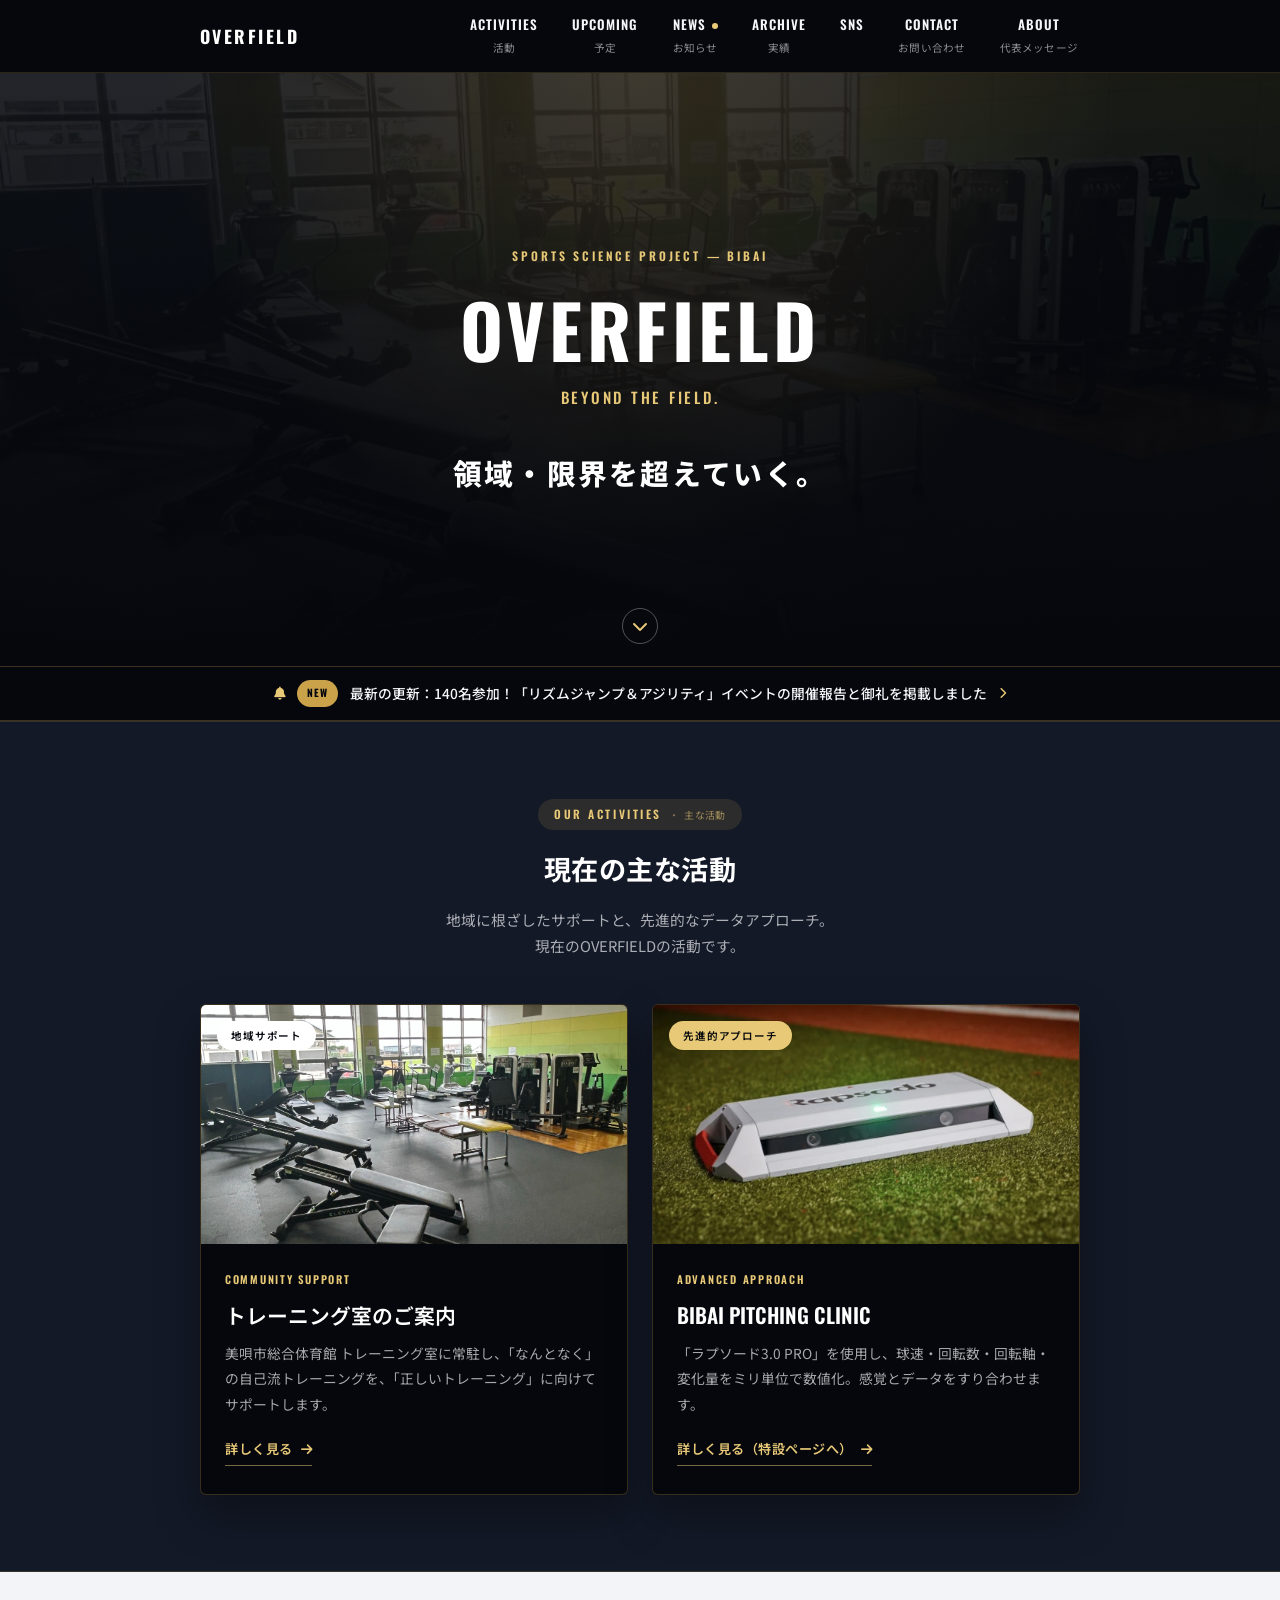
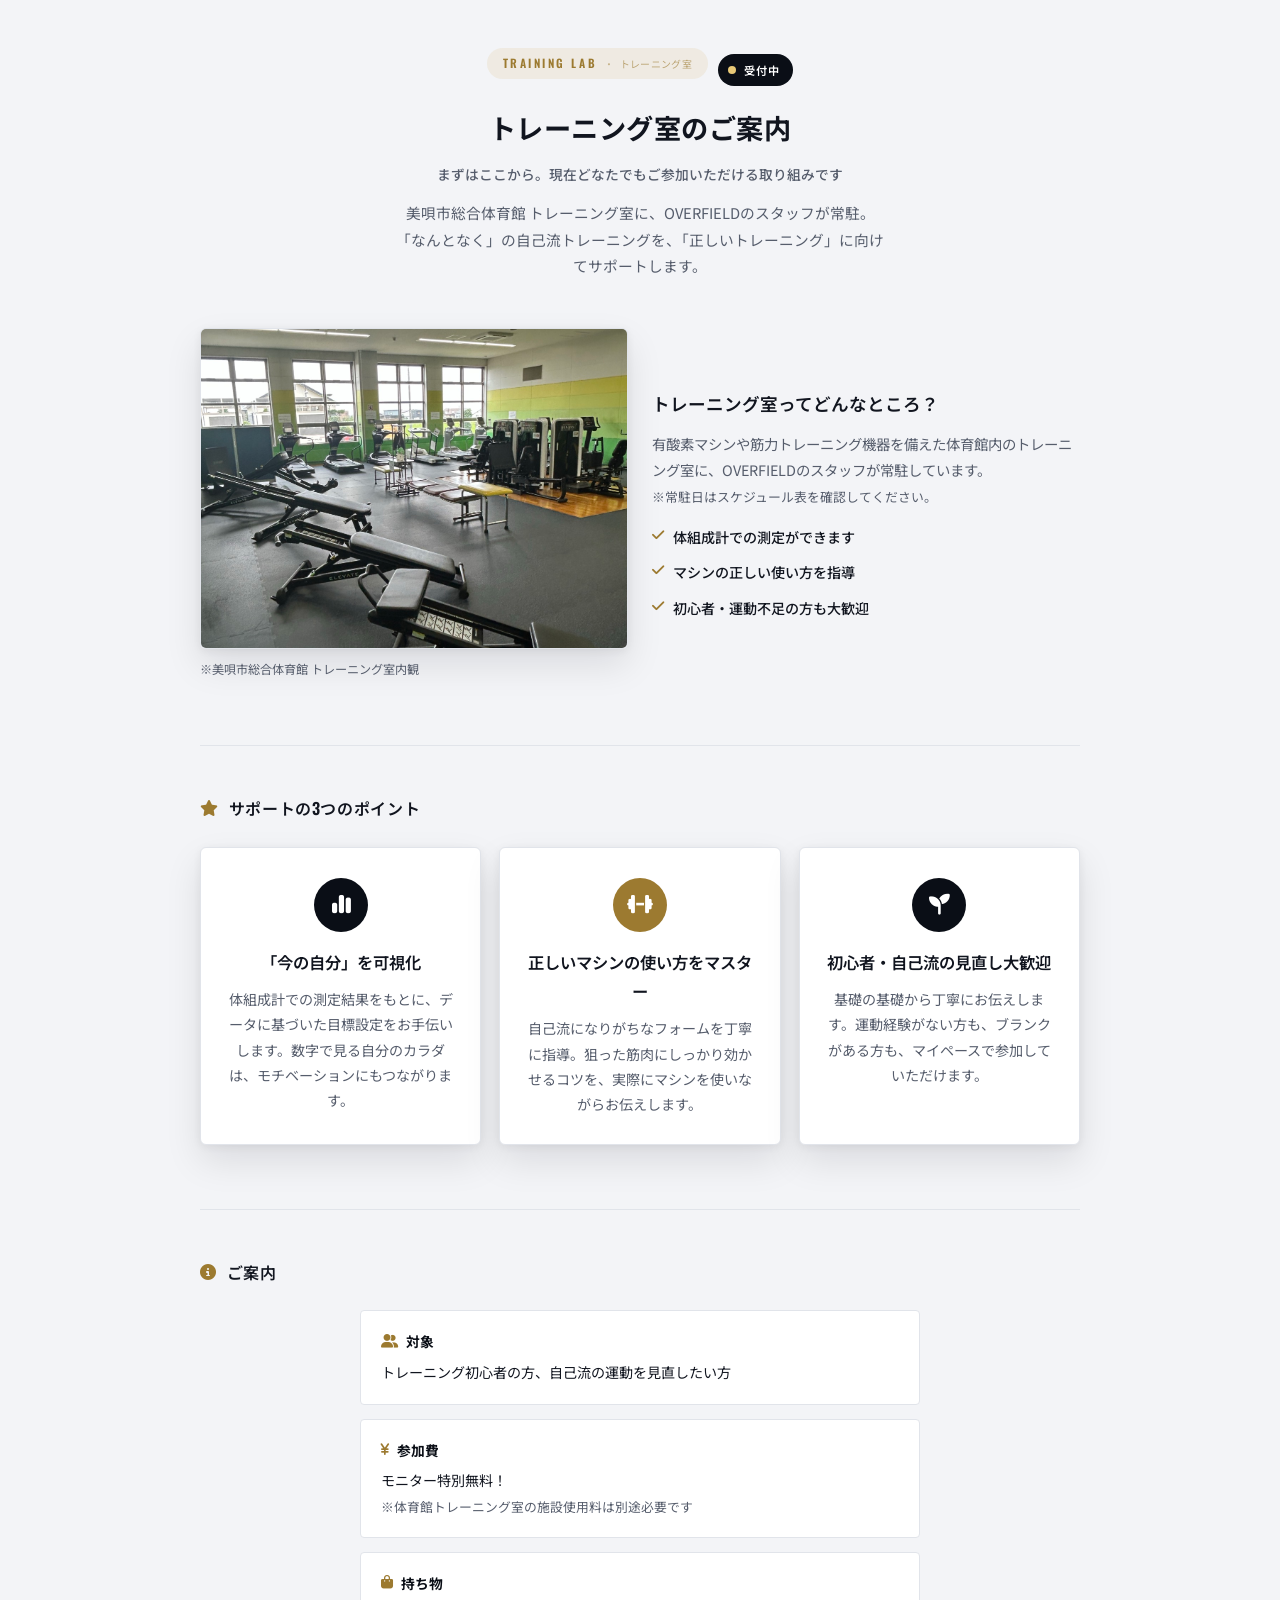
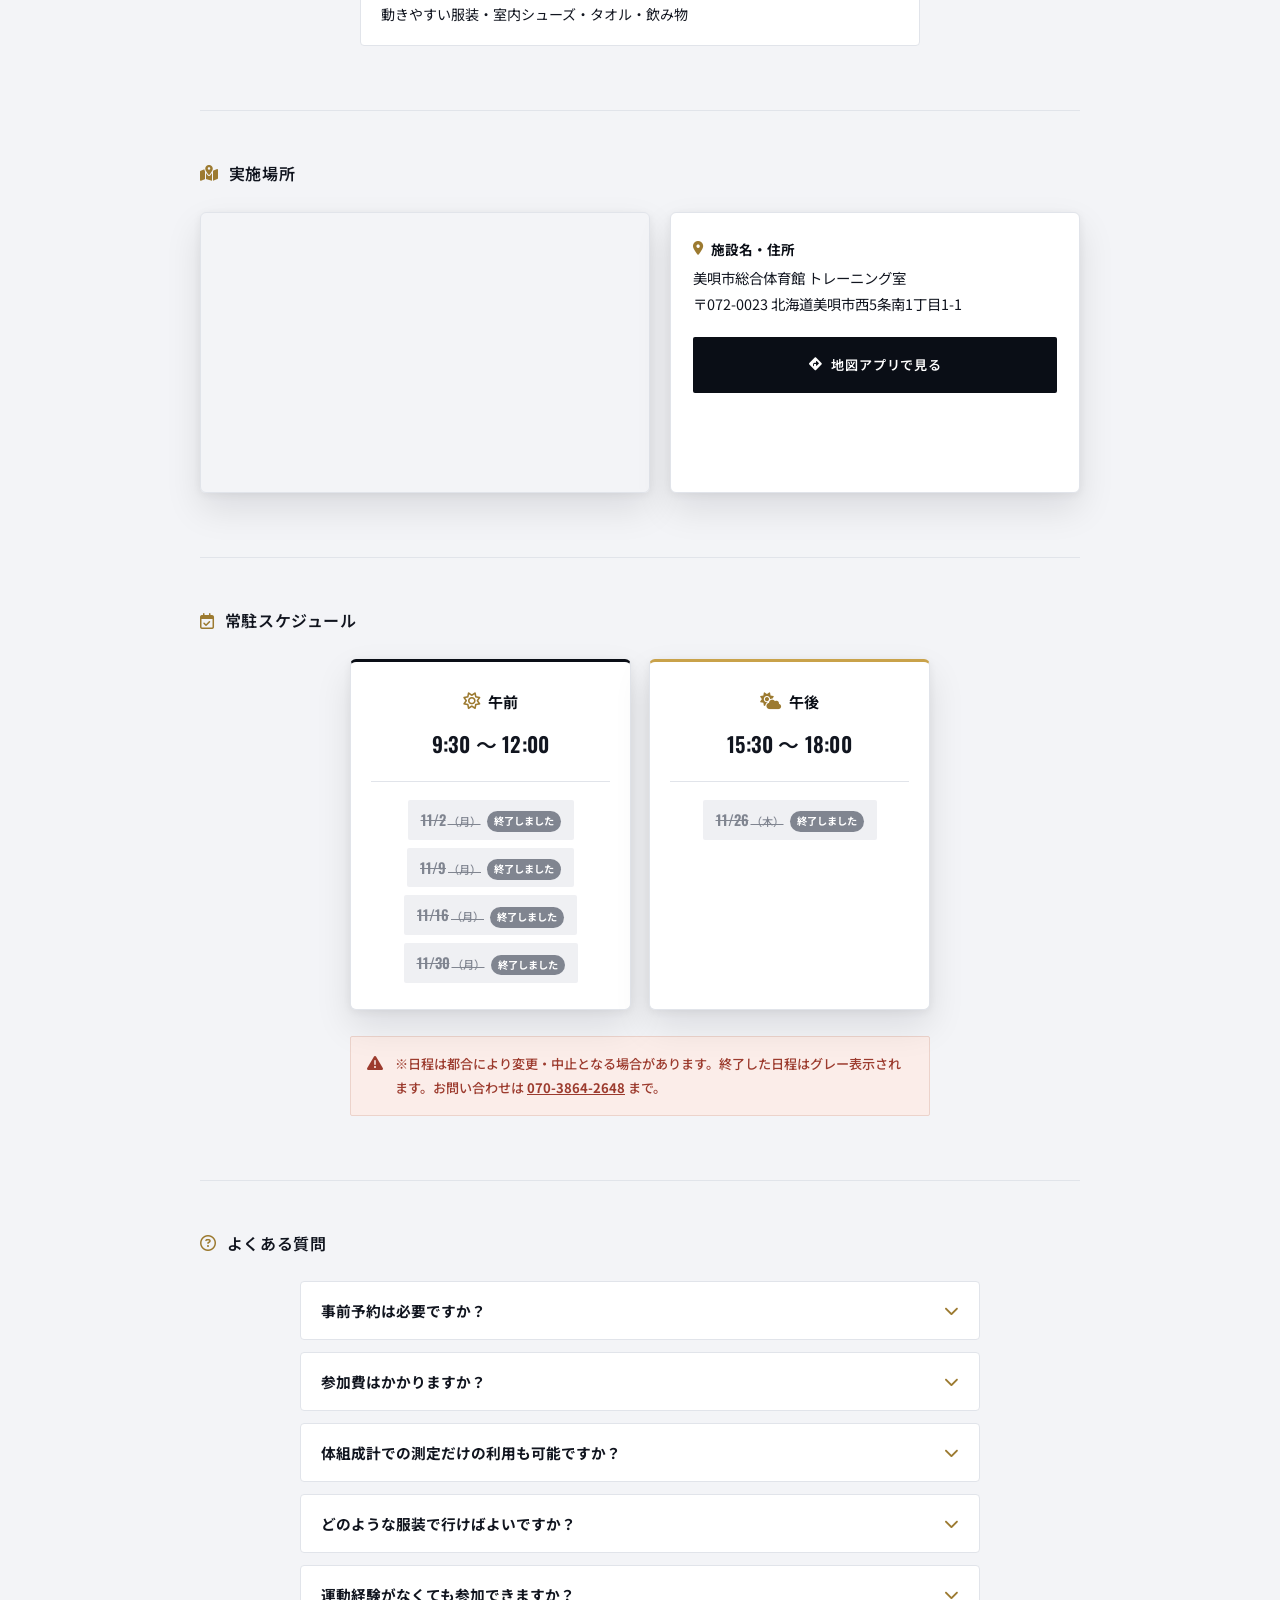
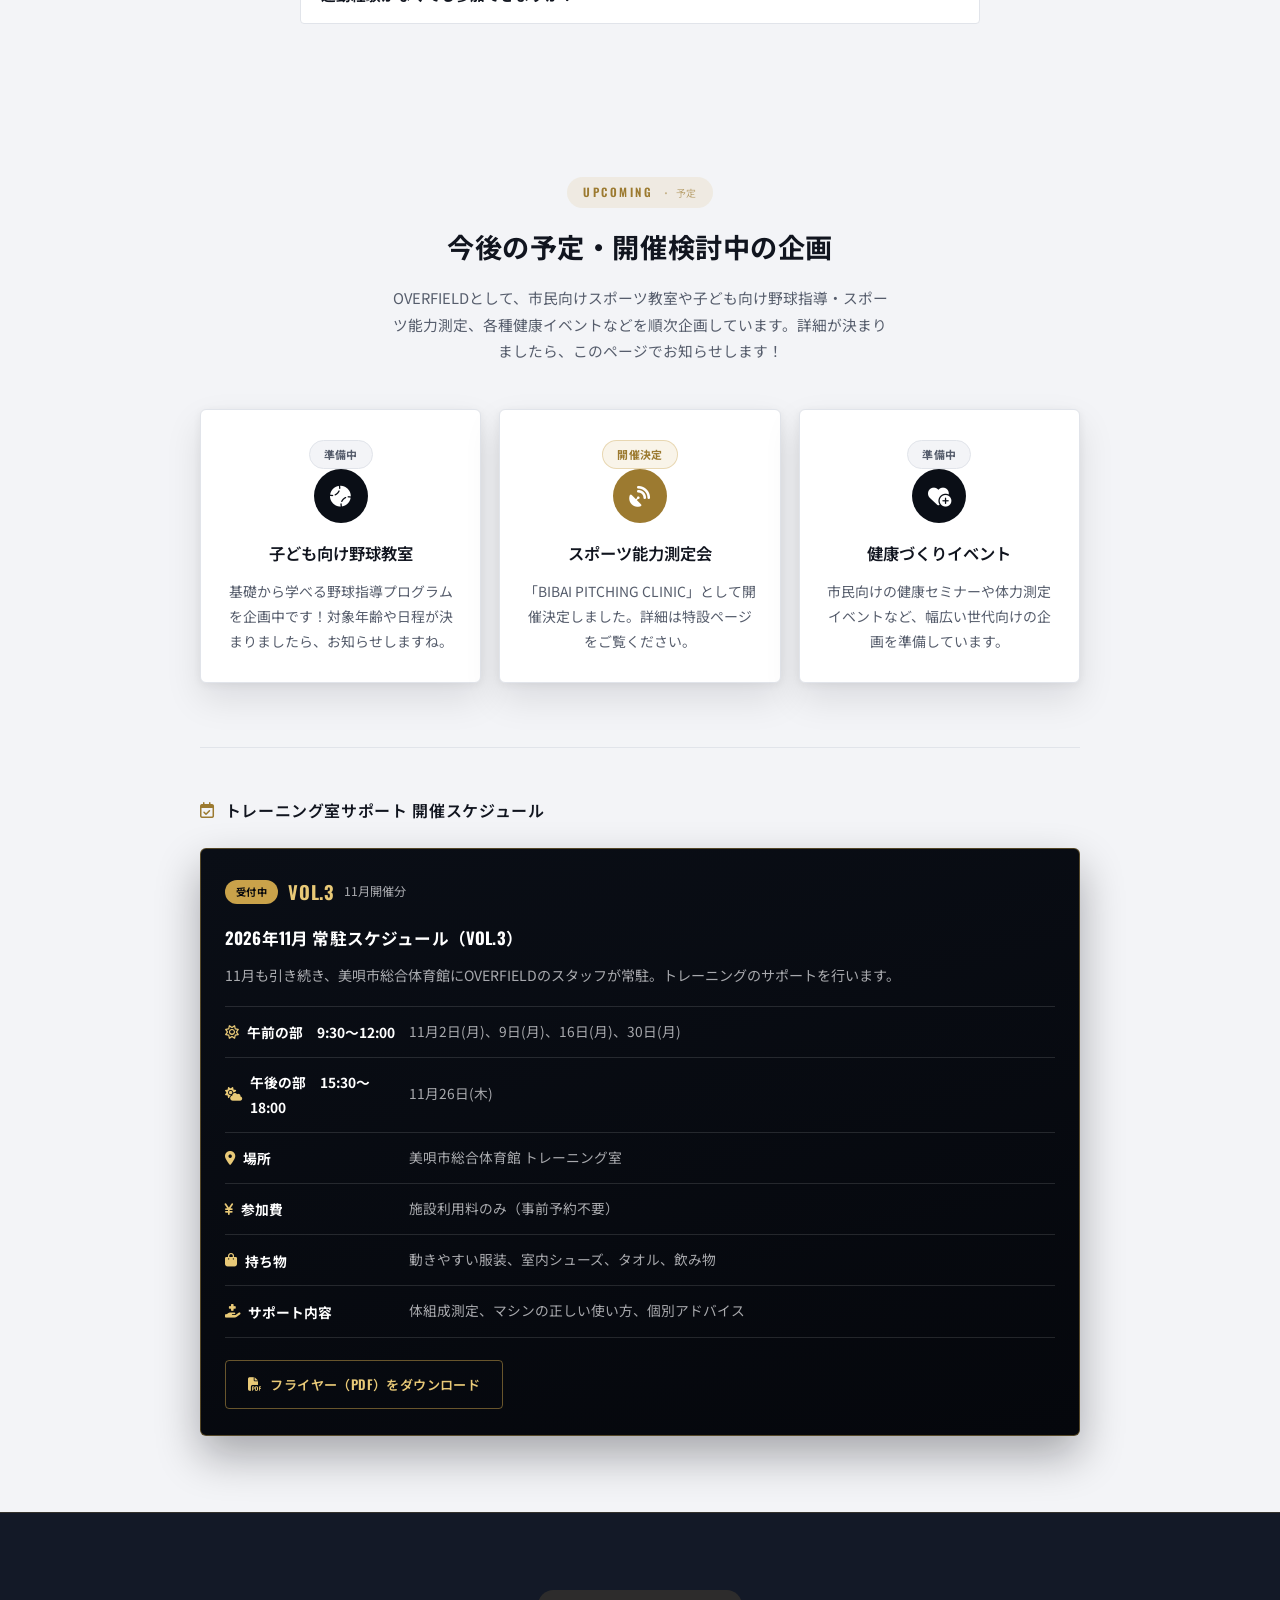
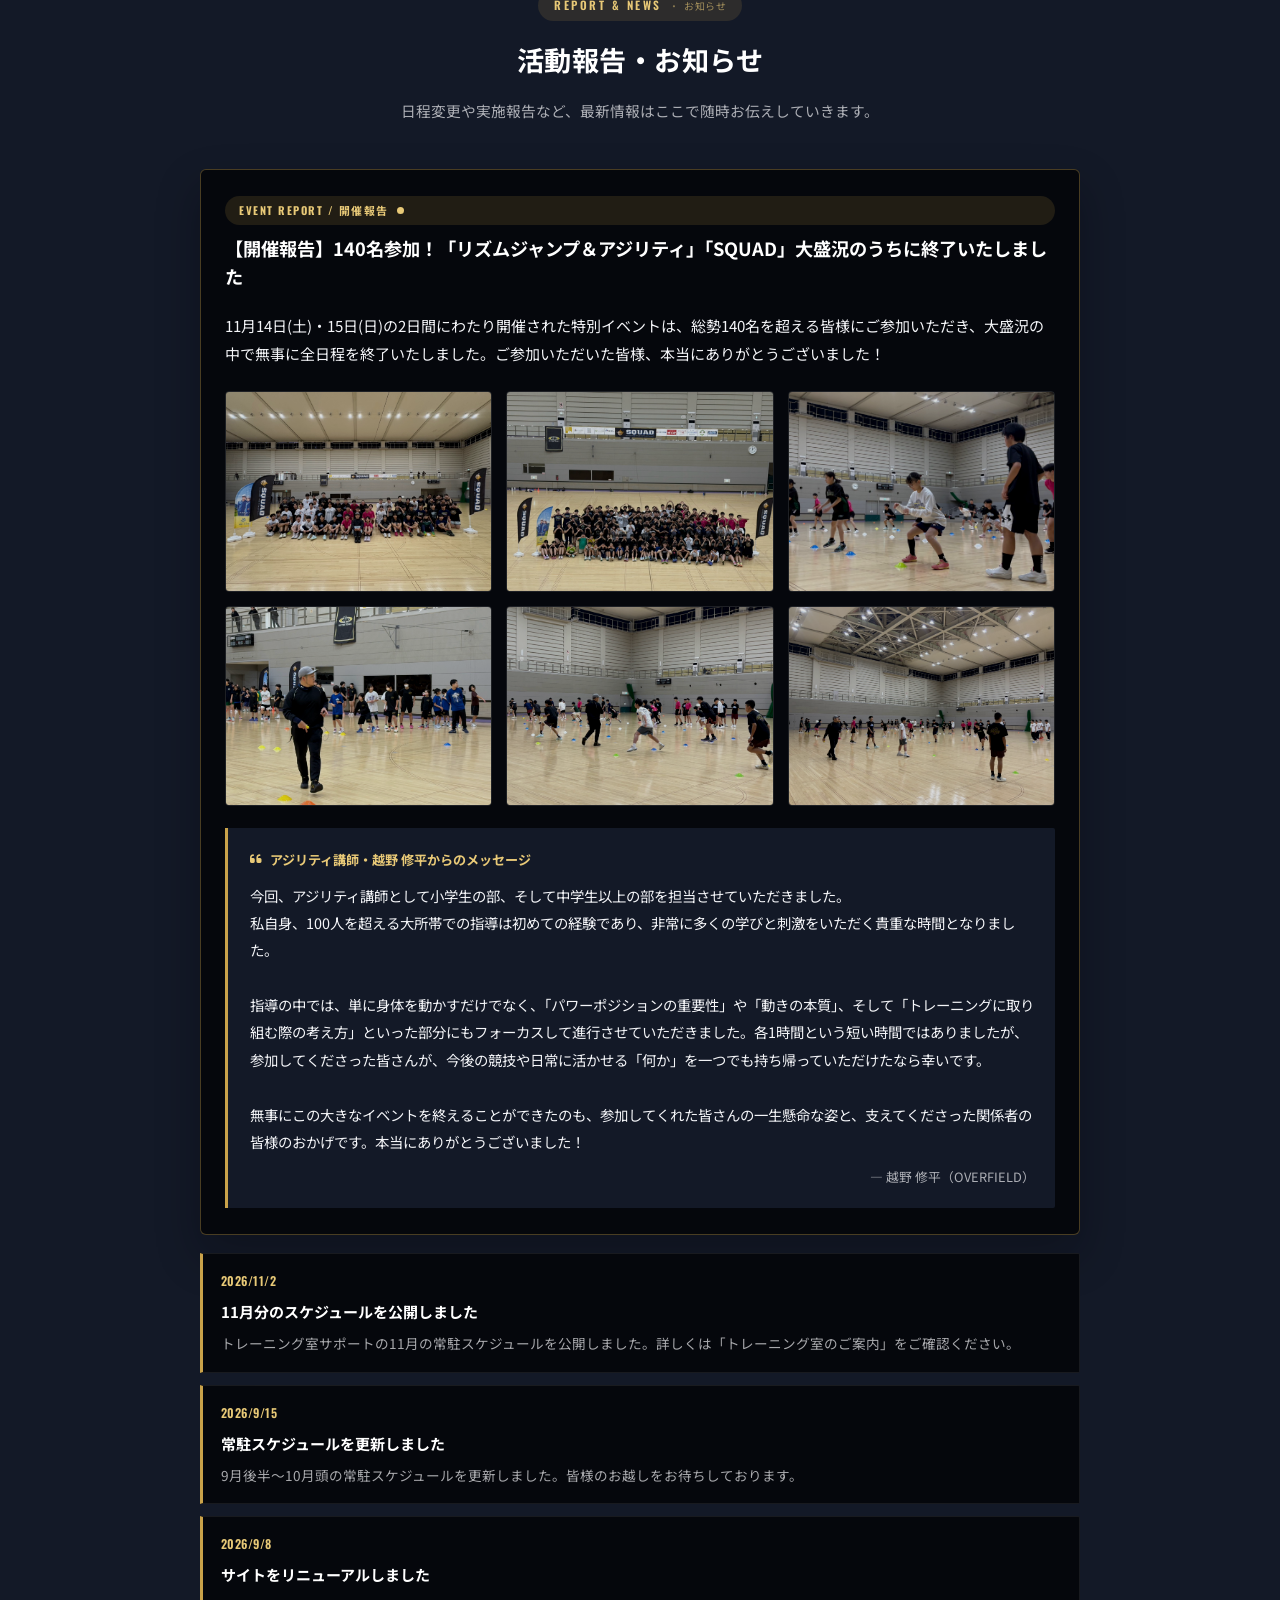
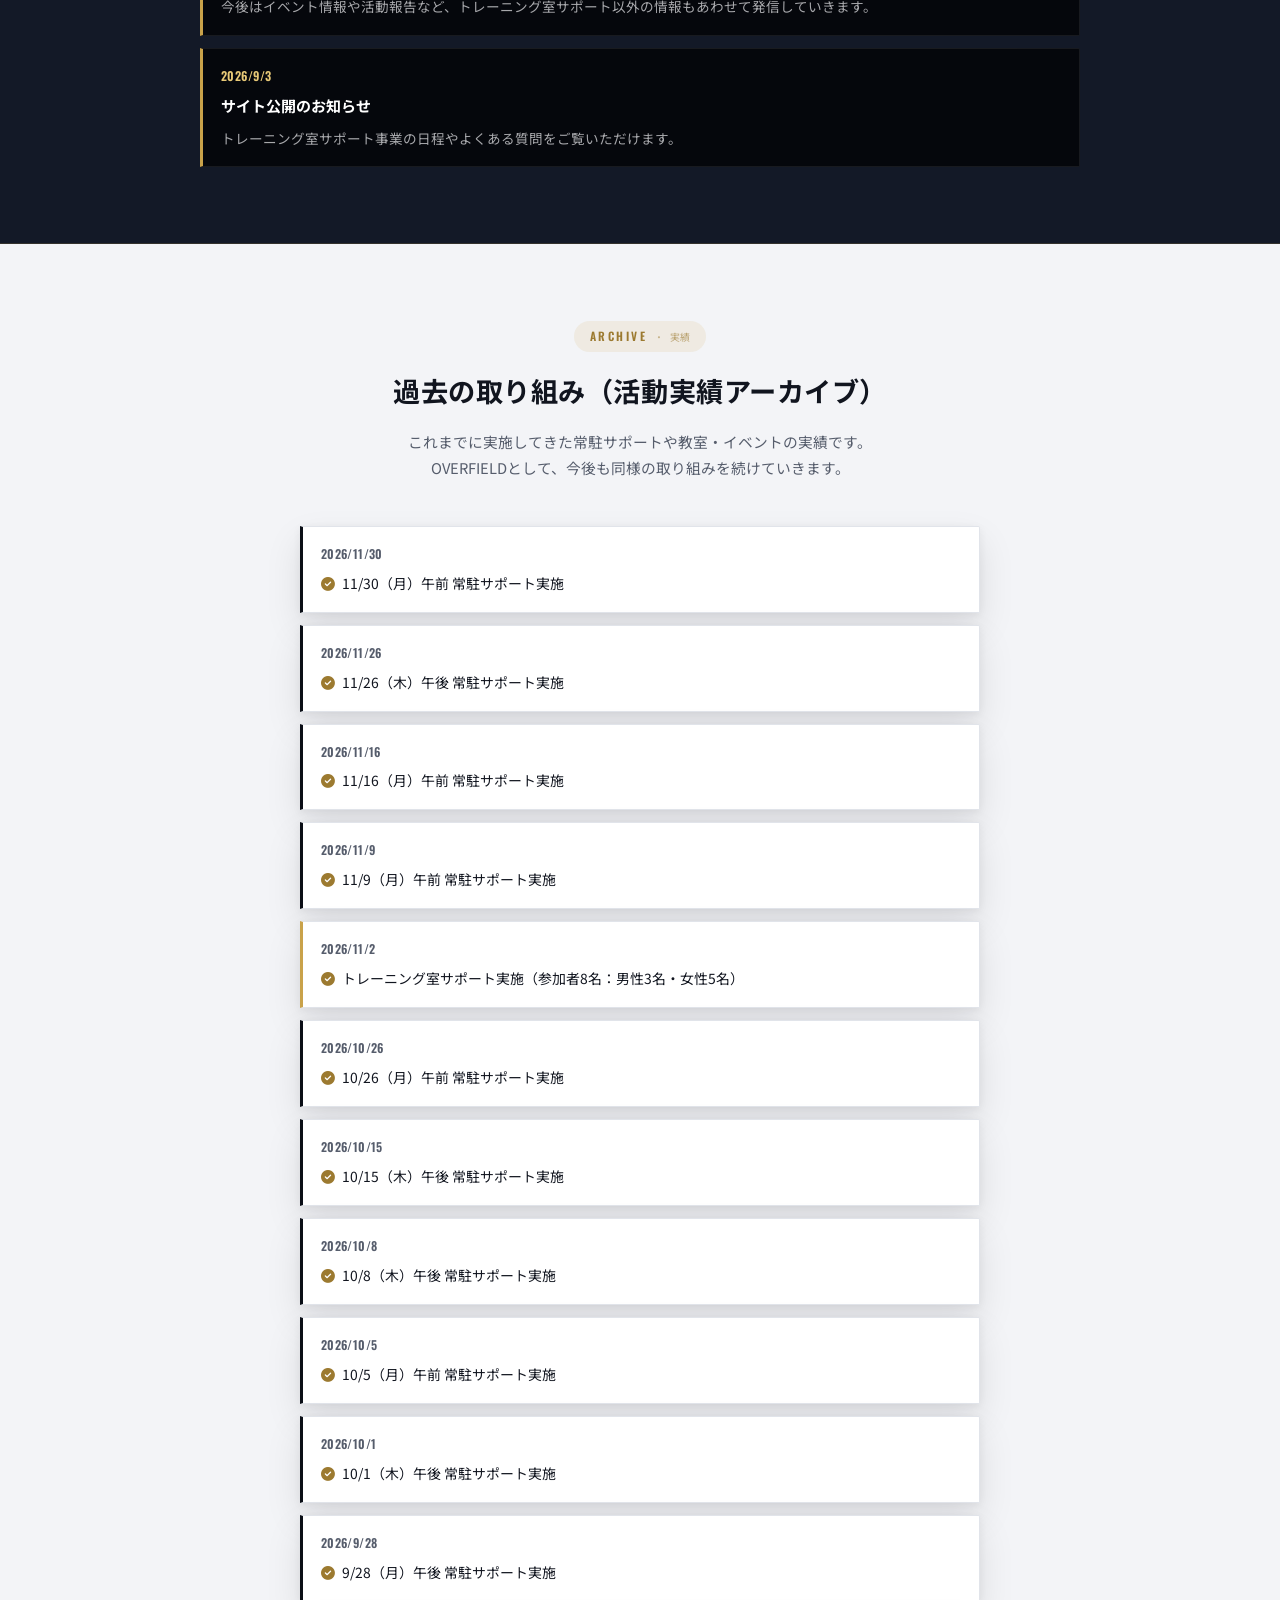
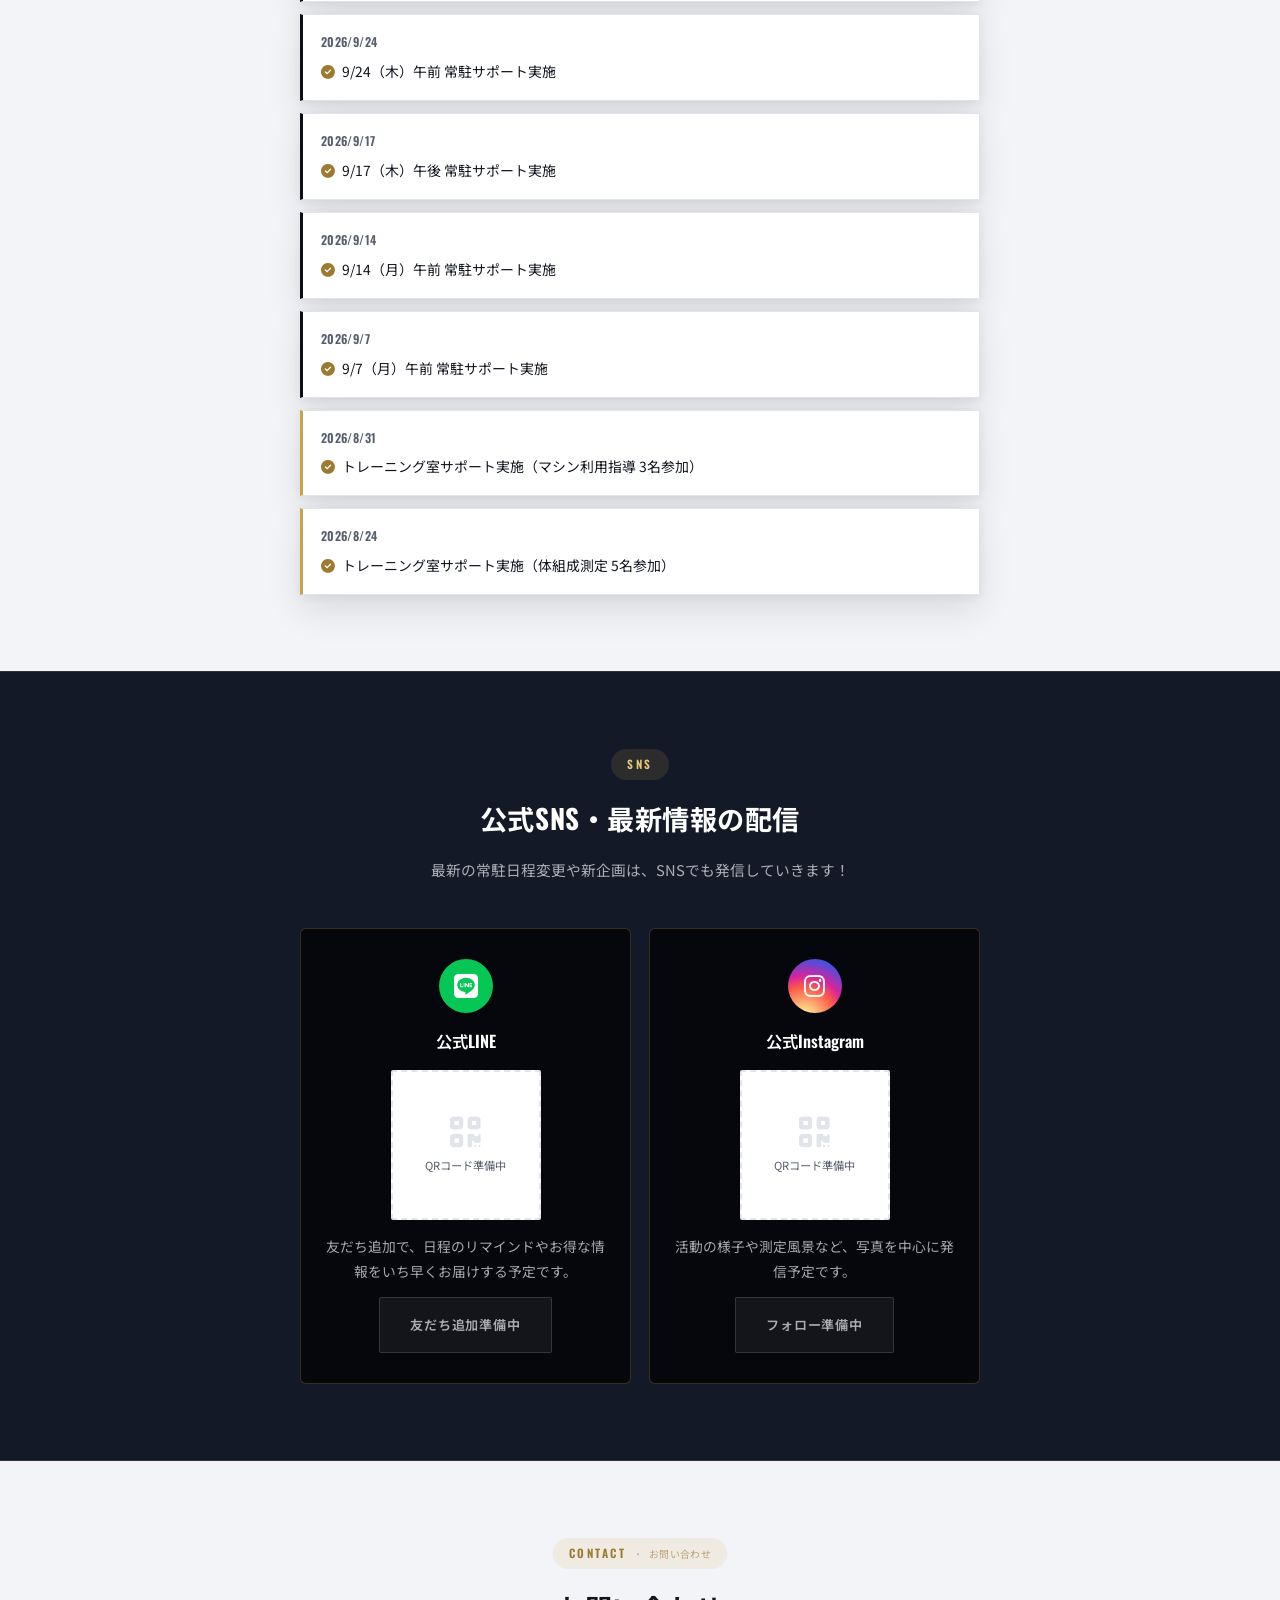
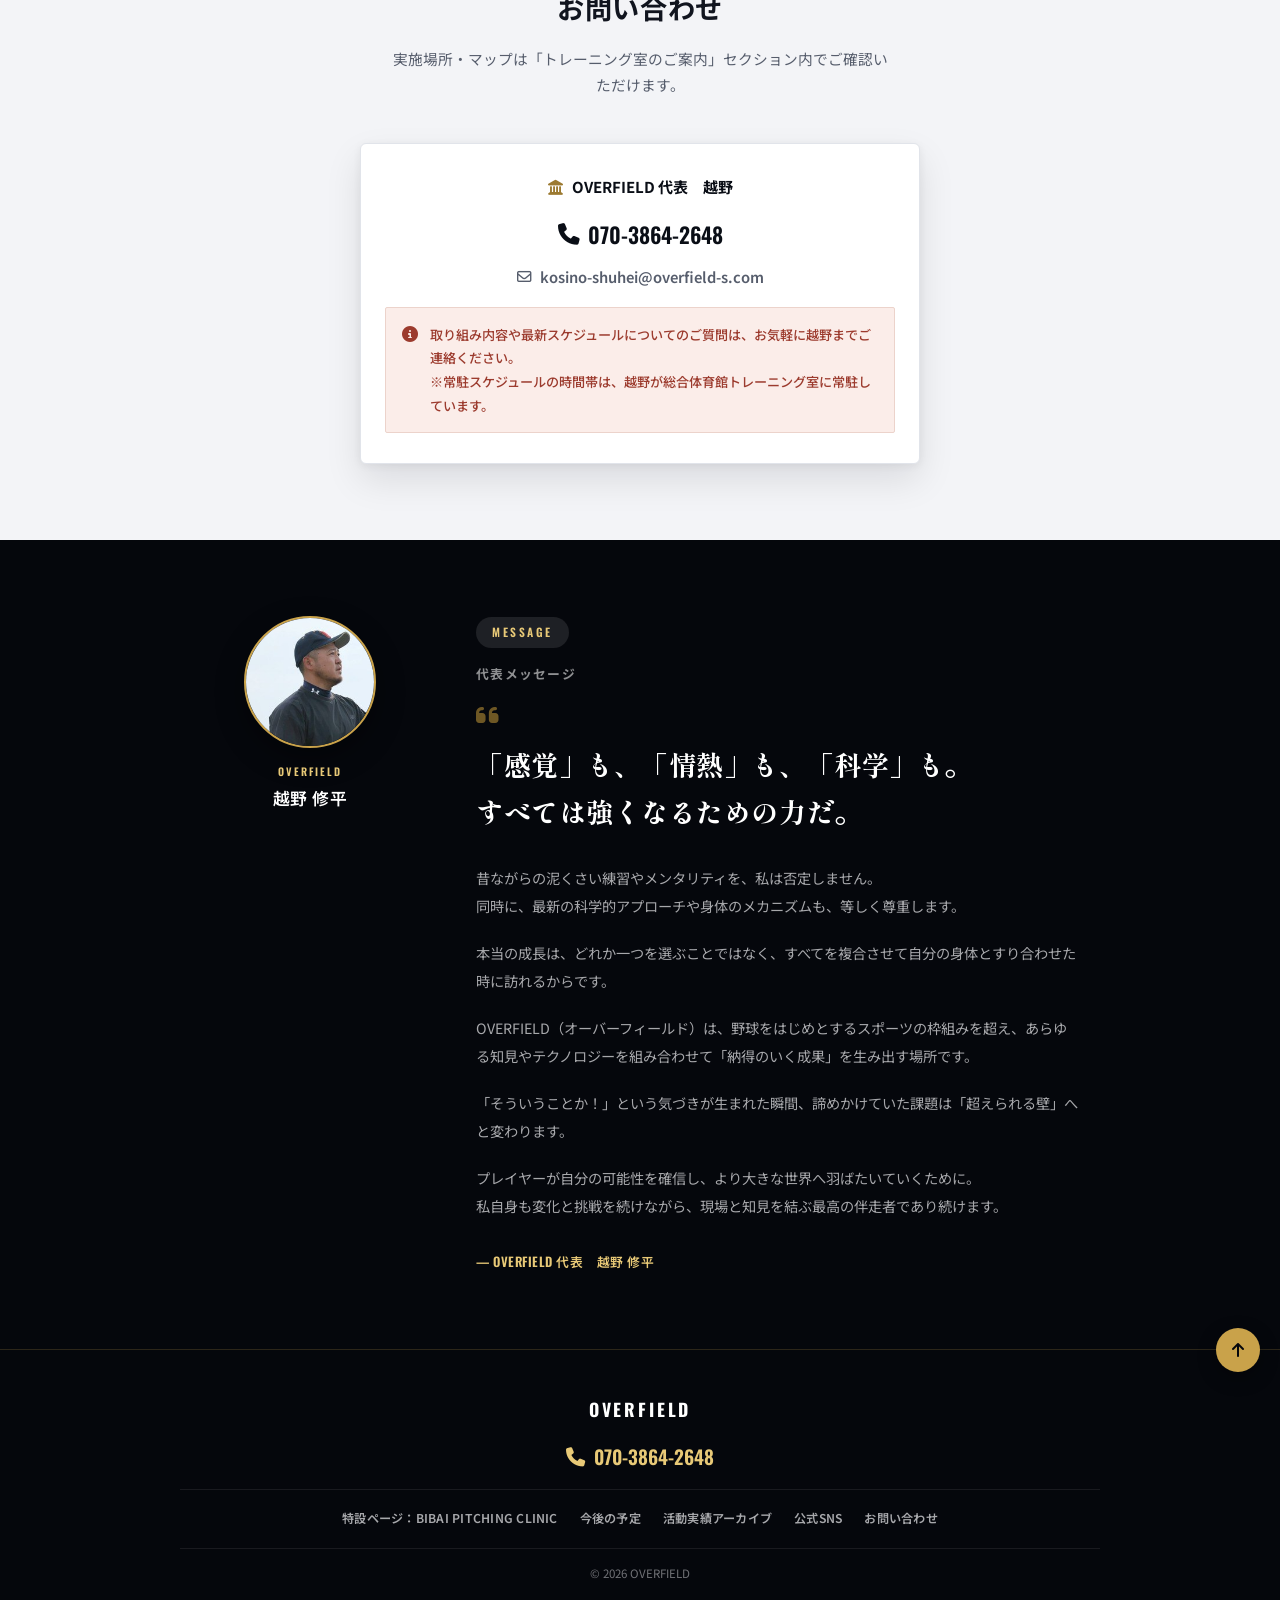
==== commit a9fe178c: "Add the missing 6th event-report photo (会場風景) The image referenced as "IMG_0042.jpg" in the original" ====
--- a/index.html
+++ b/index.html
@@ -470,6 +470,7 @@
           <li class="event-gallery-item"><img src="images/A046FA46-A701-4BCF-862B-86AB12E11917.JPEG" alt="トレーニング風景" loading="lazy"></li>
           <li class="event-gallery-item"><img src="images/4FCB1B99-1F23-4988-ACF1-AC1ECAA8E512.JPEG" alt="トレーニング風景" loading="lazy"></li>
           <li class="event-gallery-item"><img src="images/F4AE498A-ECBD-4F6B-8CB4-FA296B814E4E.JPEG" alt="トレーニング風景" loading="lazy"></li>
+          <li class="event-gallery-item"><img src="images/4710C518-6D17-4EE4-9BA0-B730CFD67E1A.JPEG" alt="会場風景" loading="lazy"></li>
         </ul>
 
         <div class="event-comment">
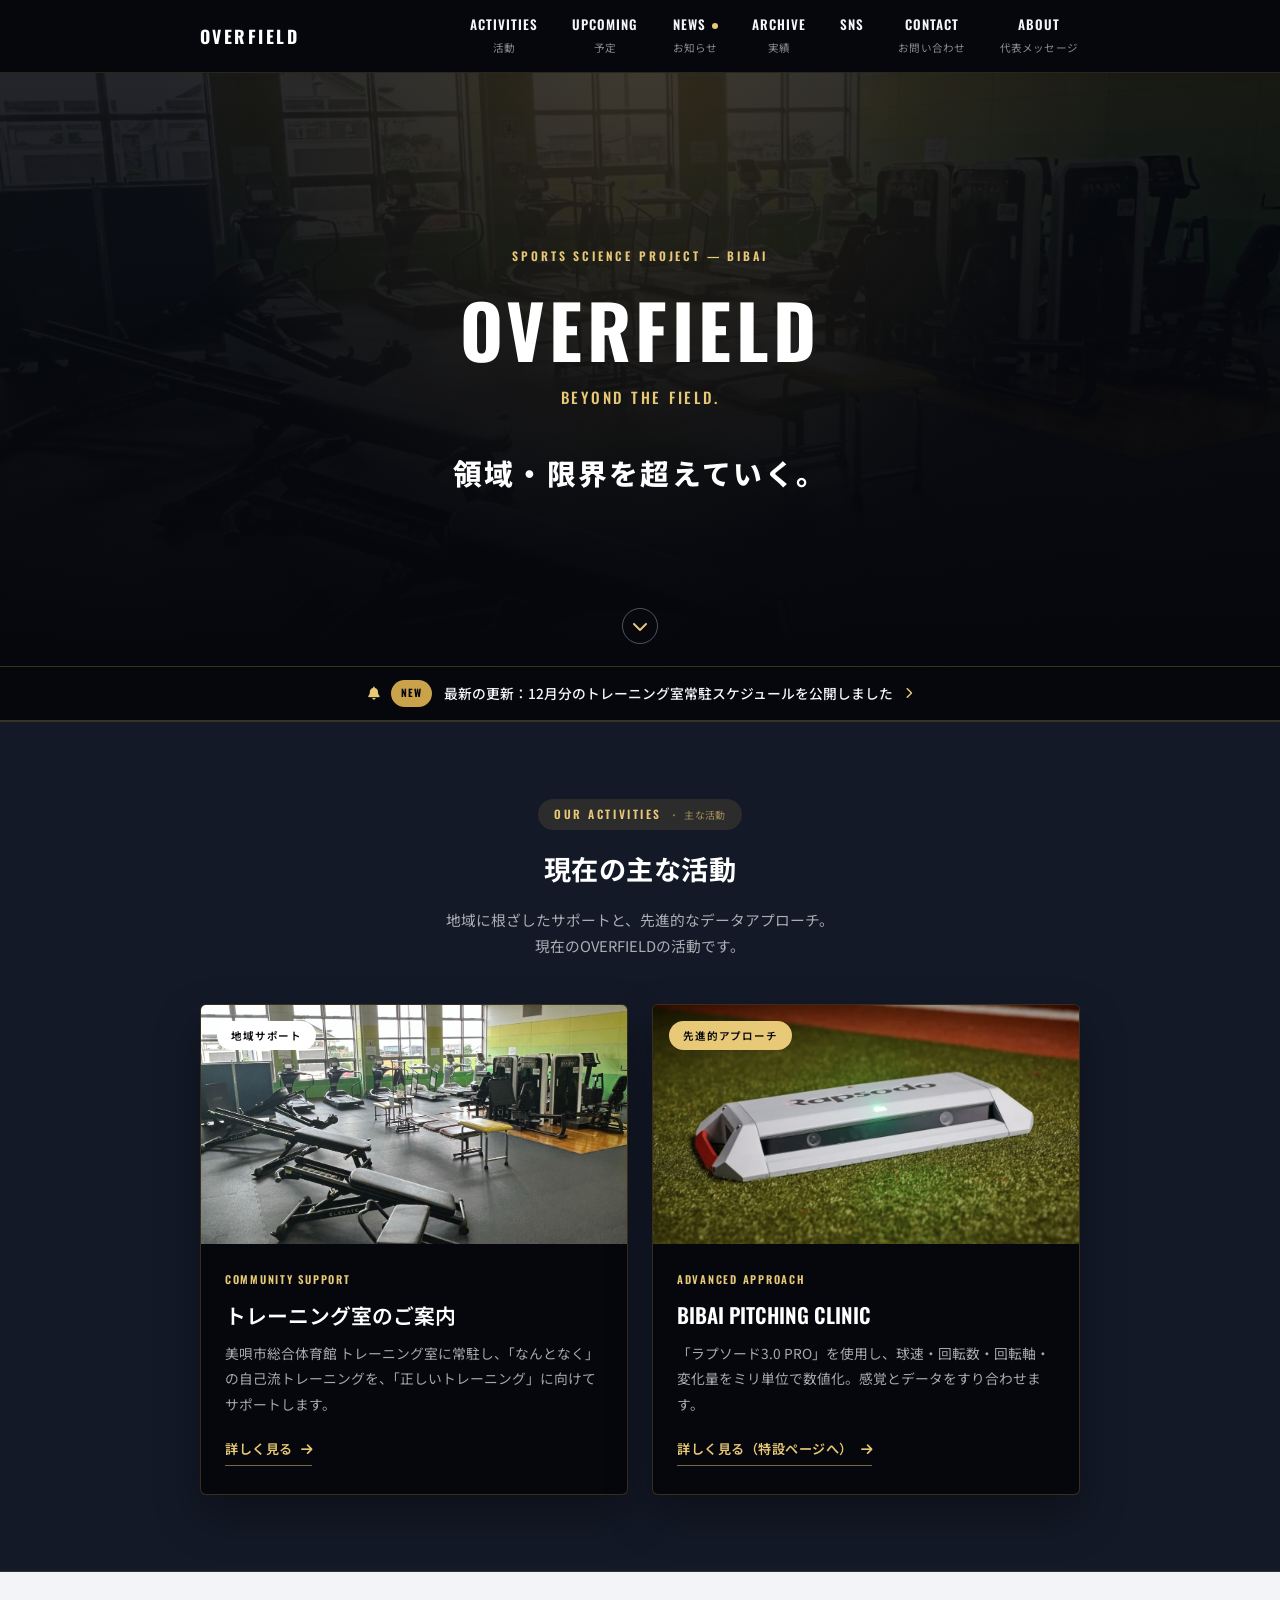
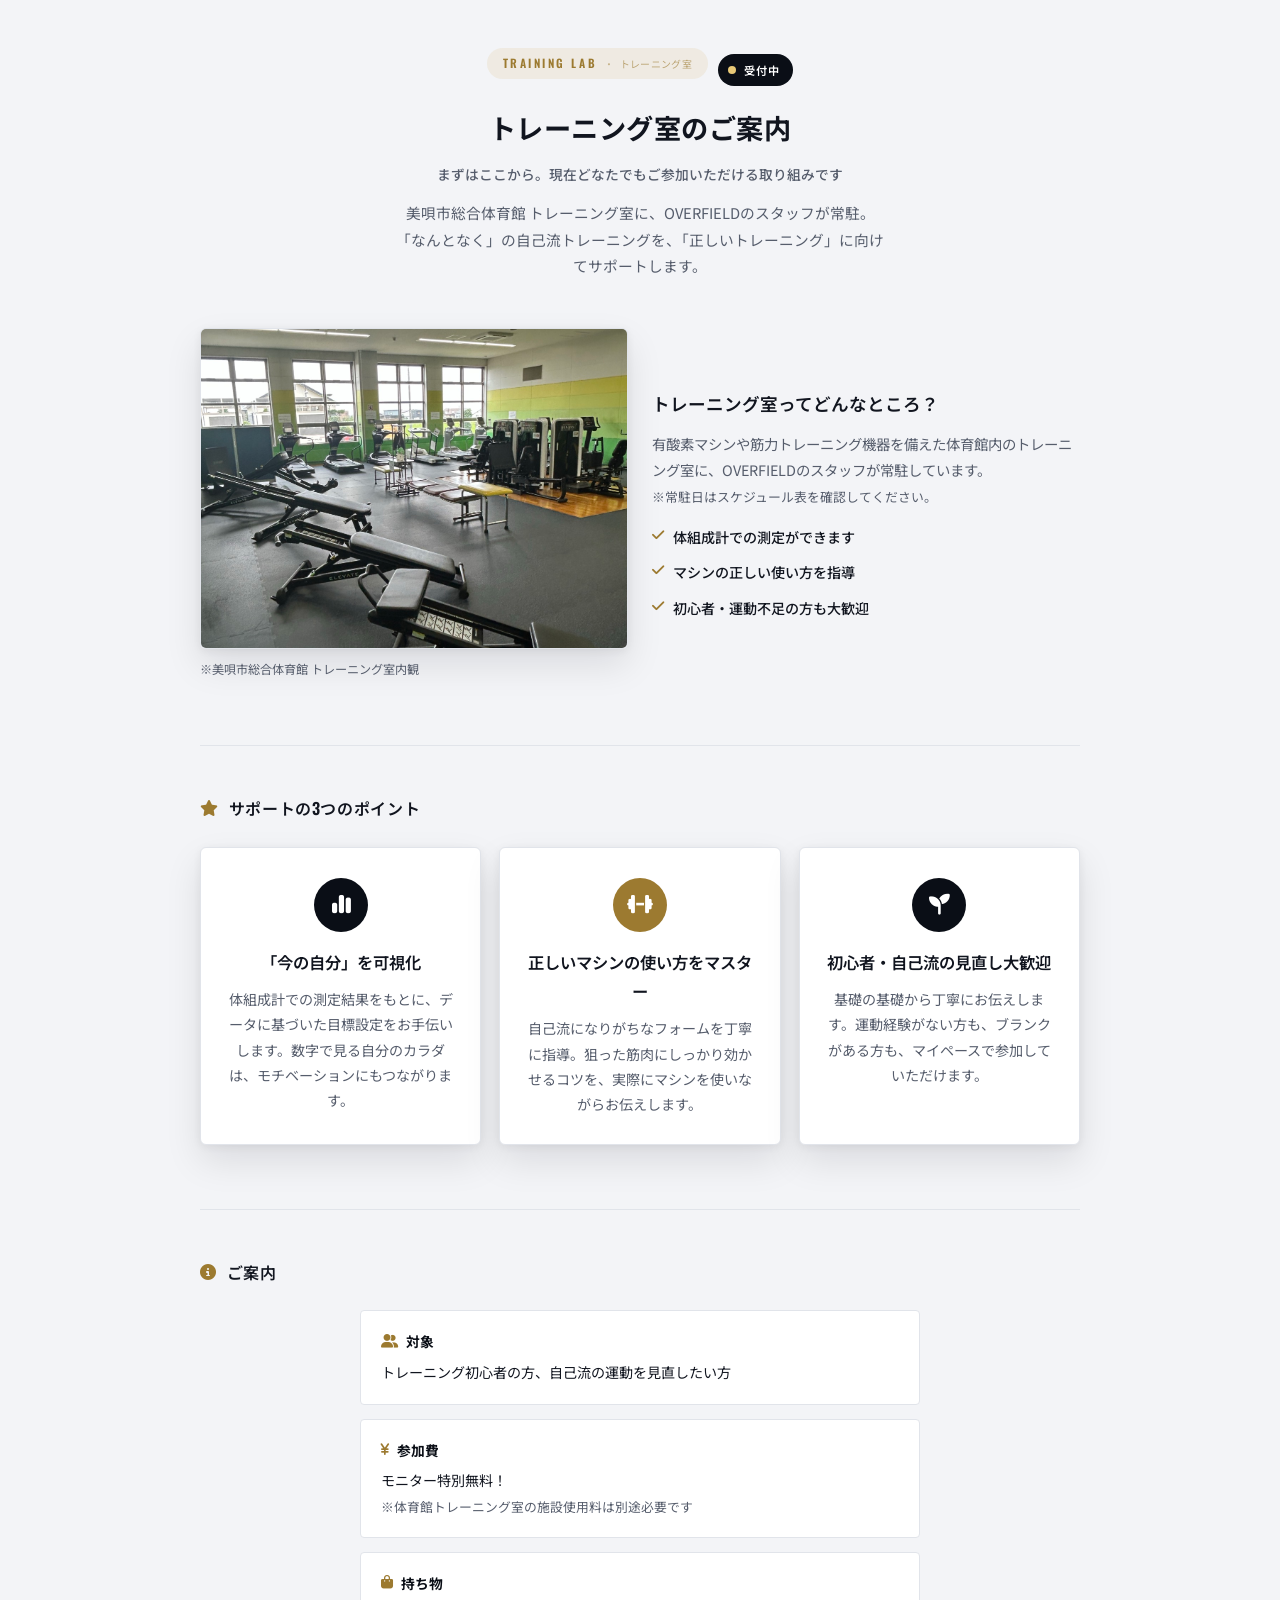
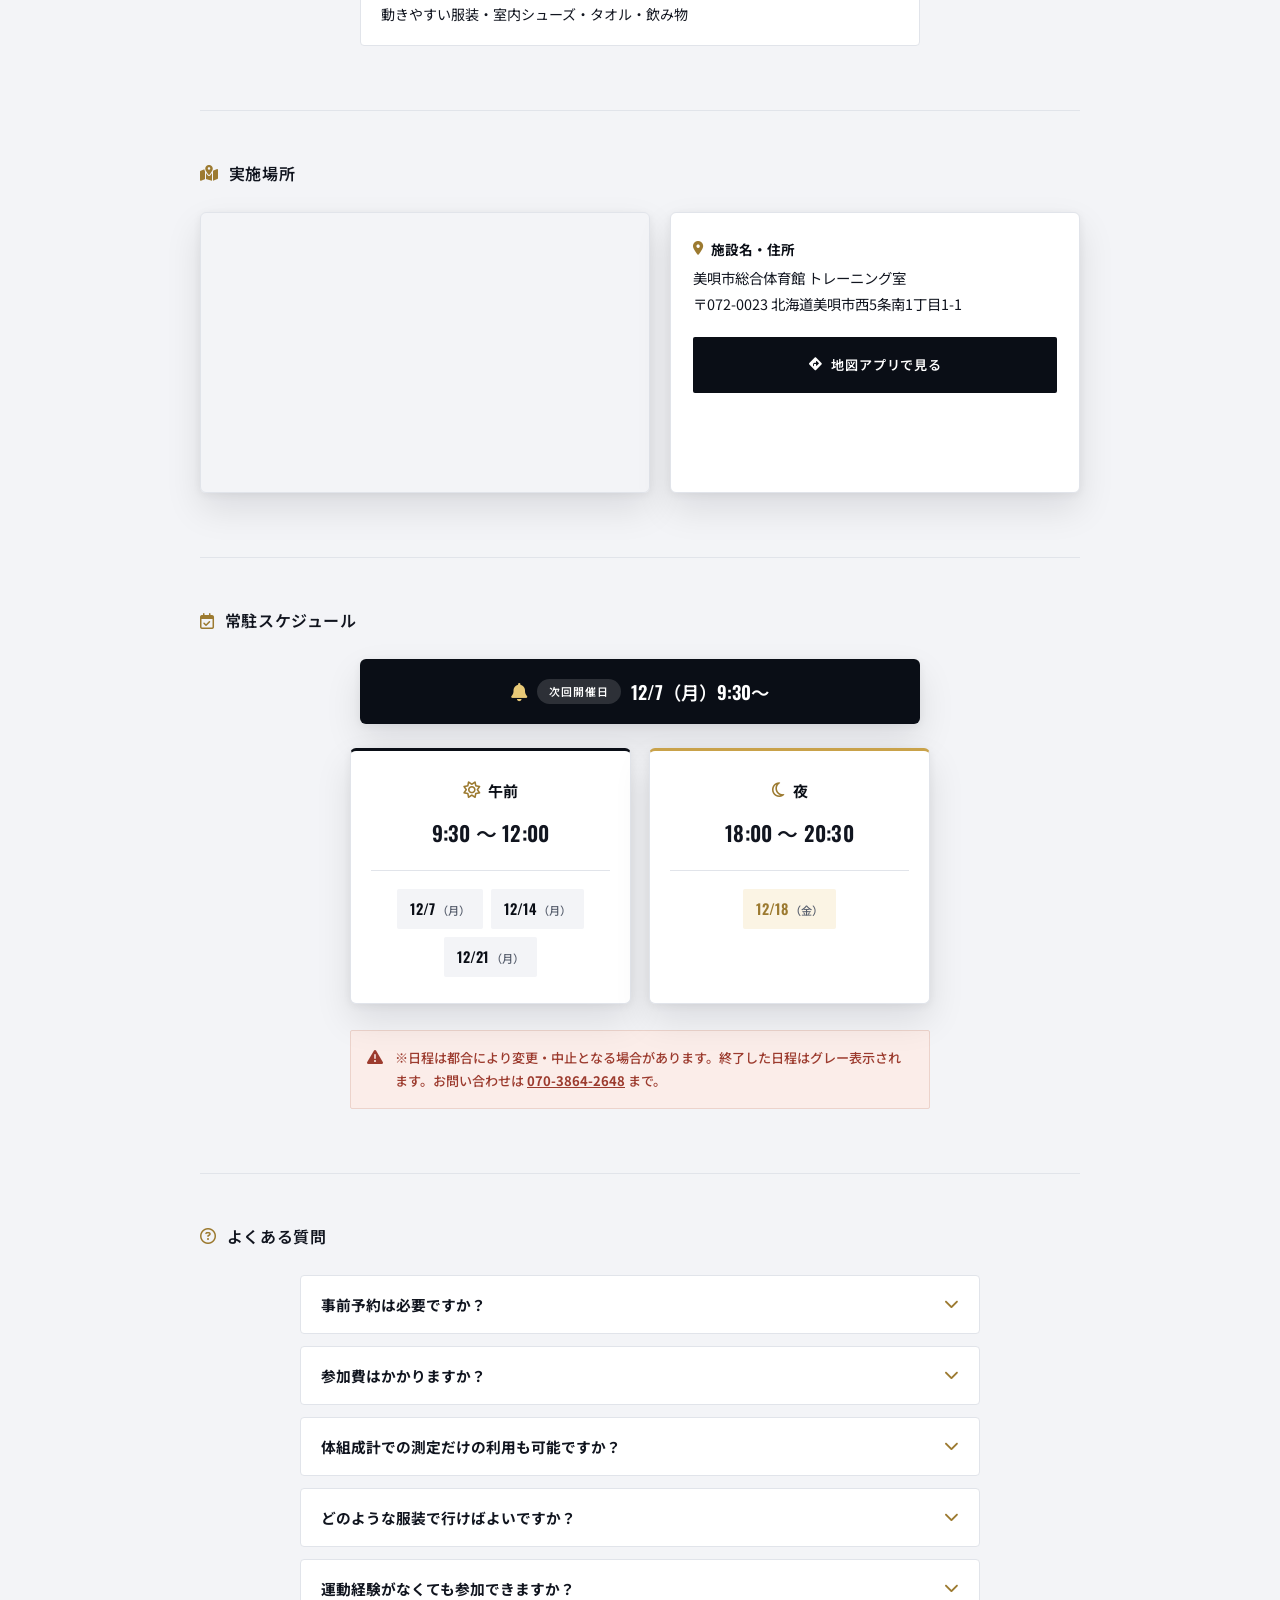
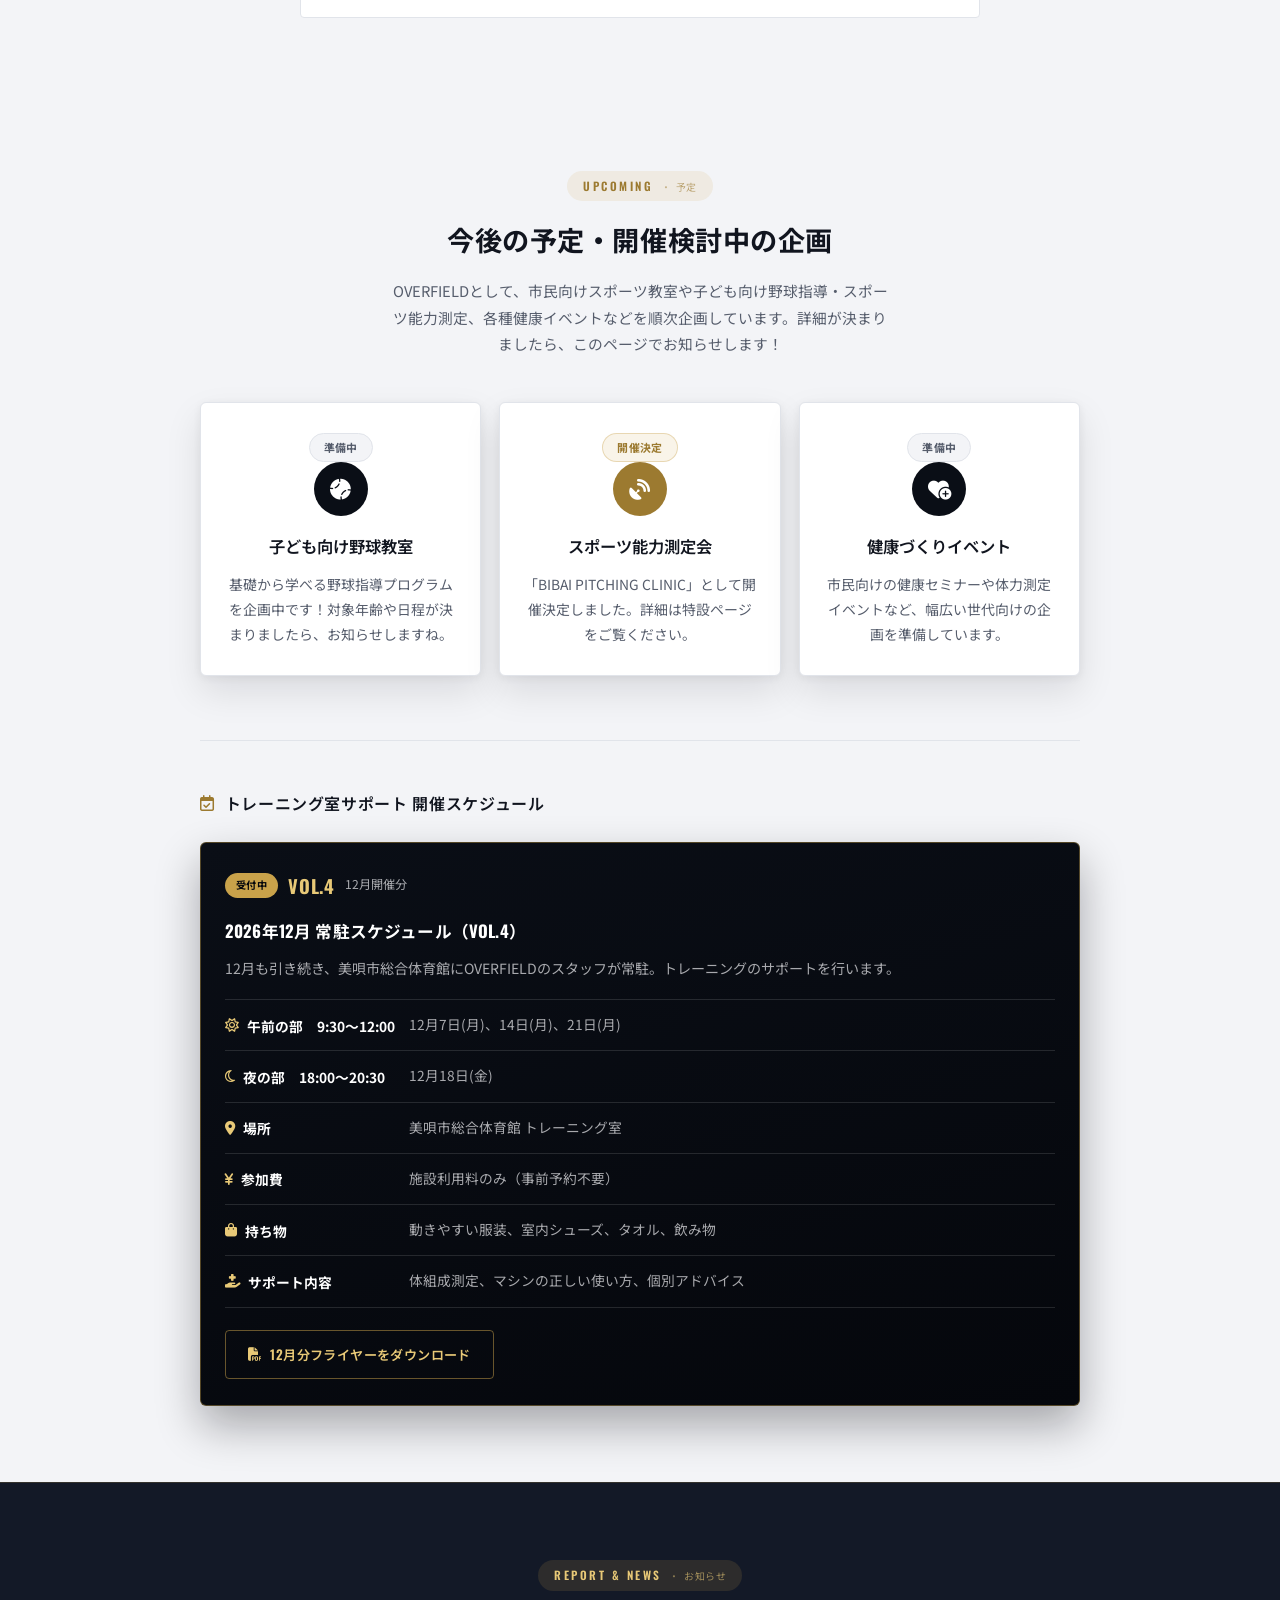
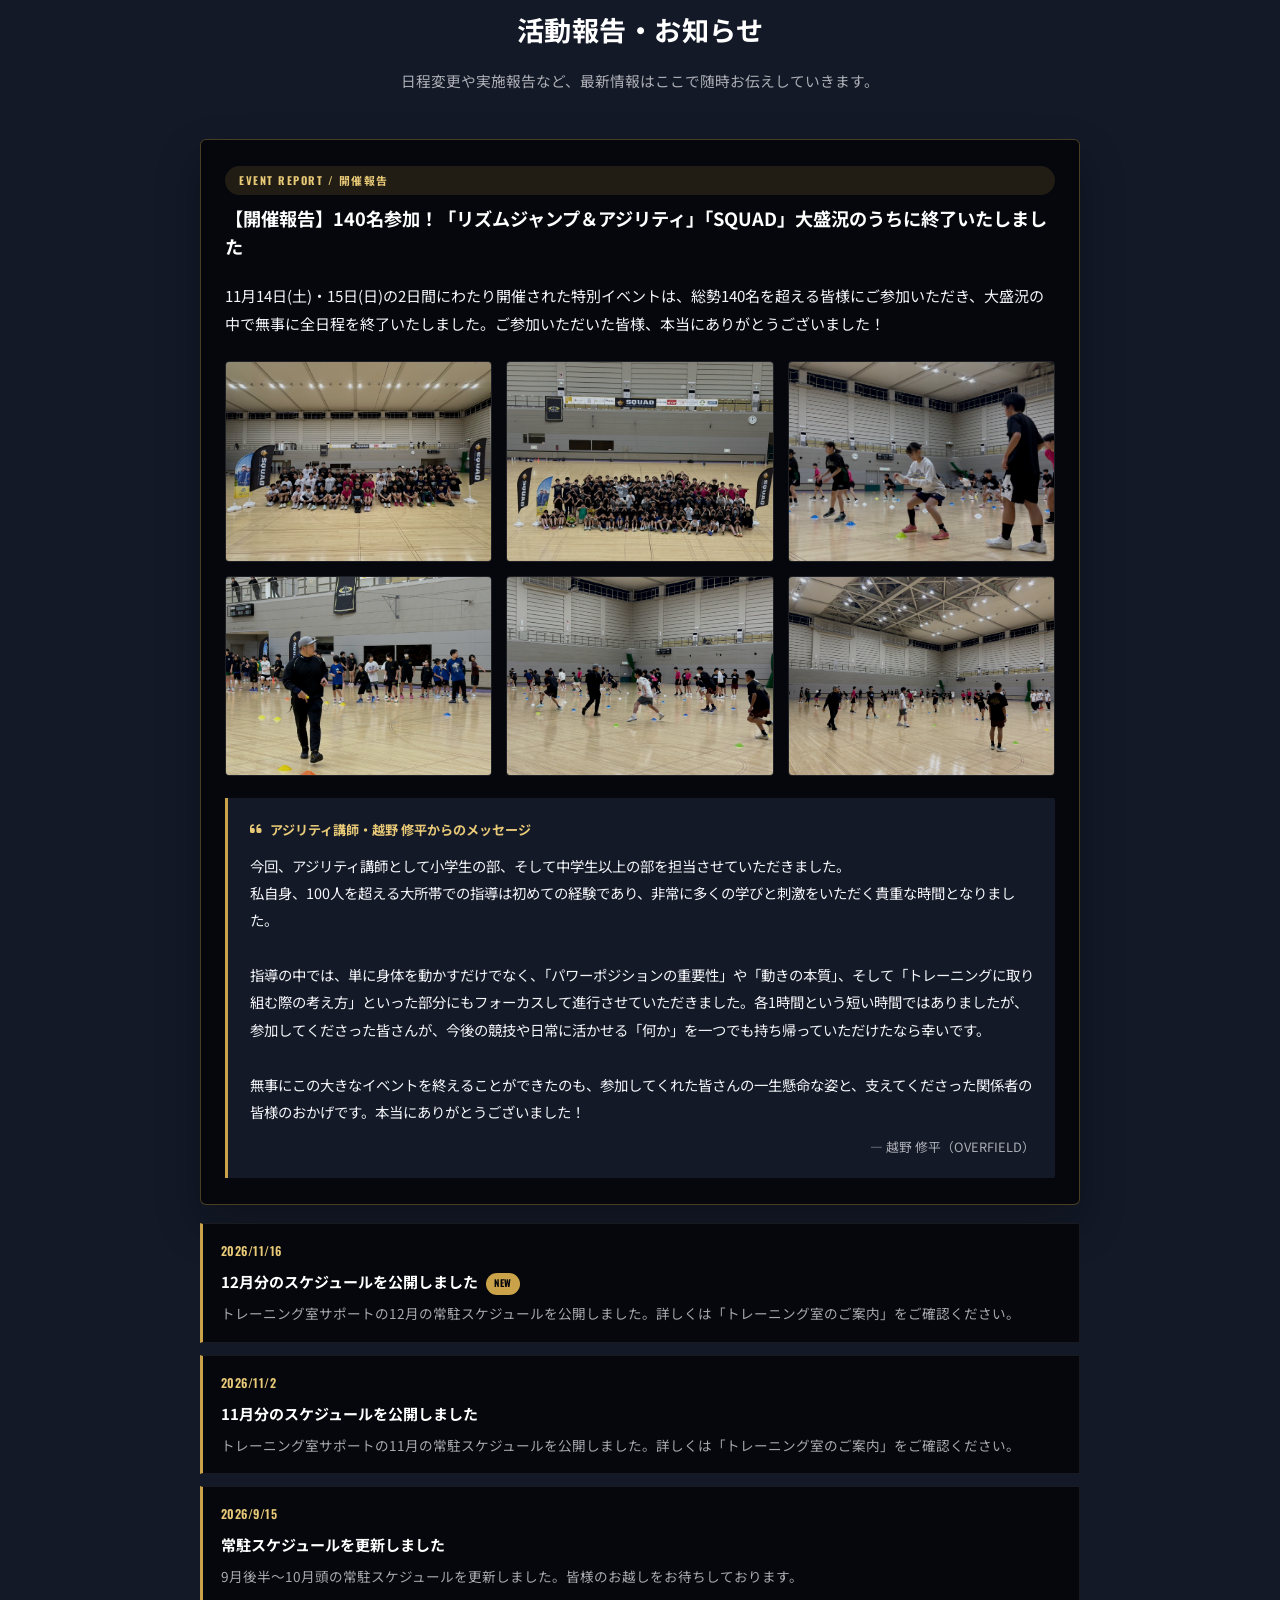
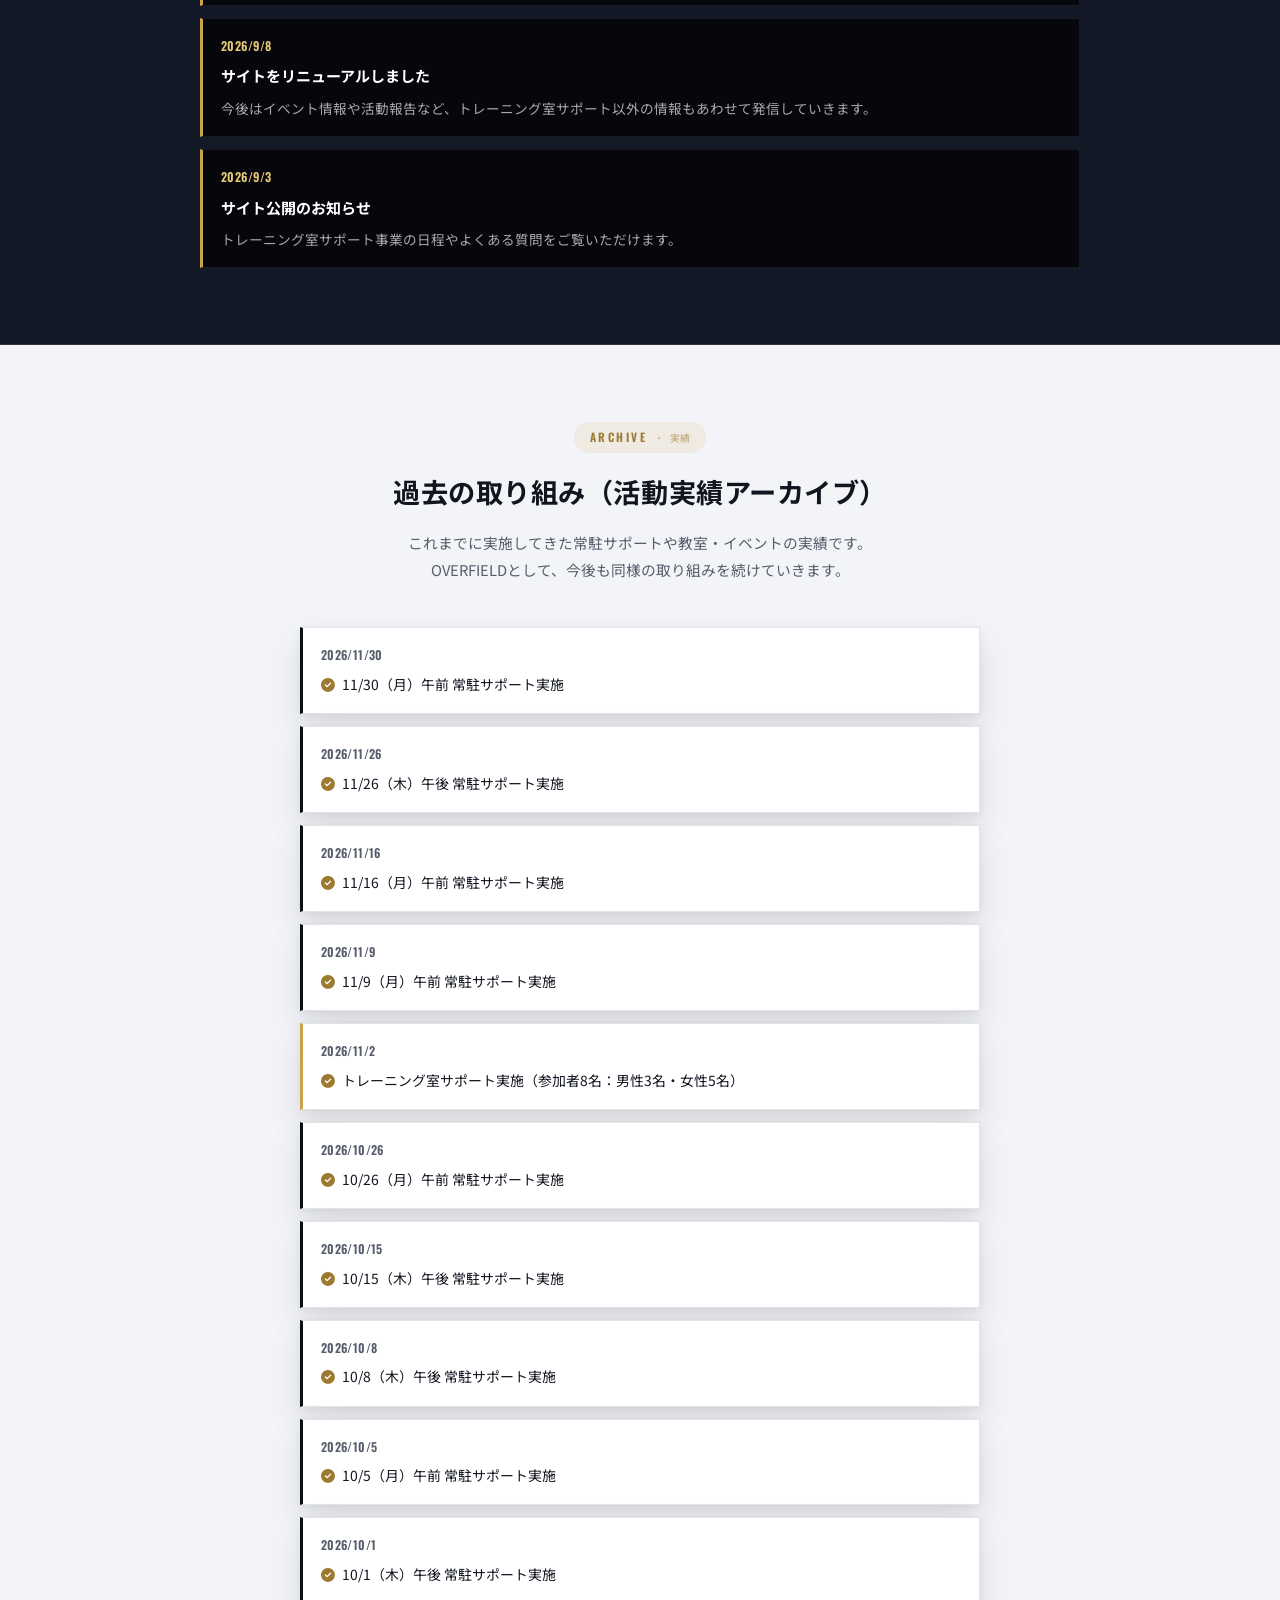
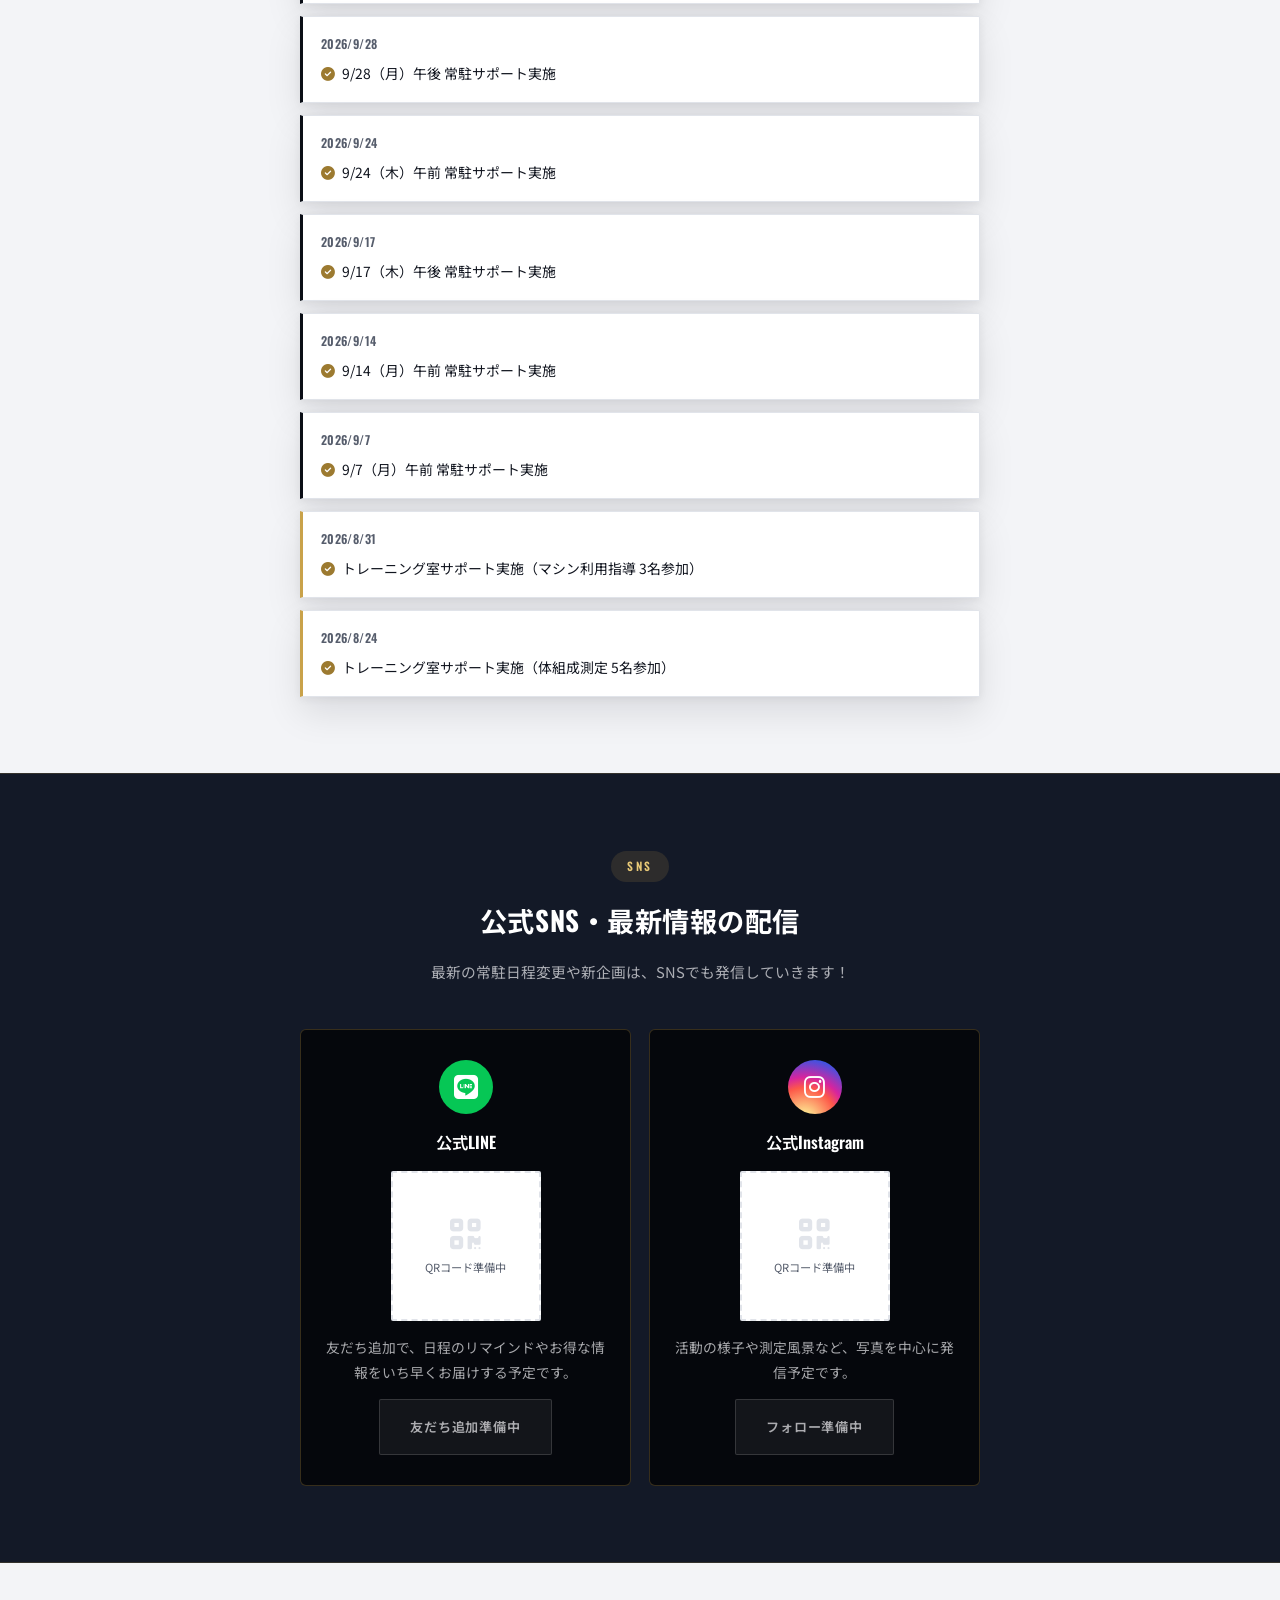
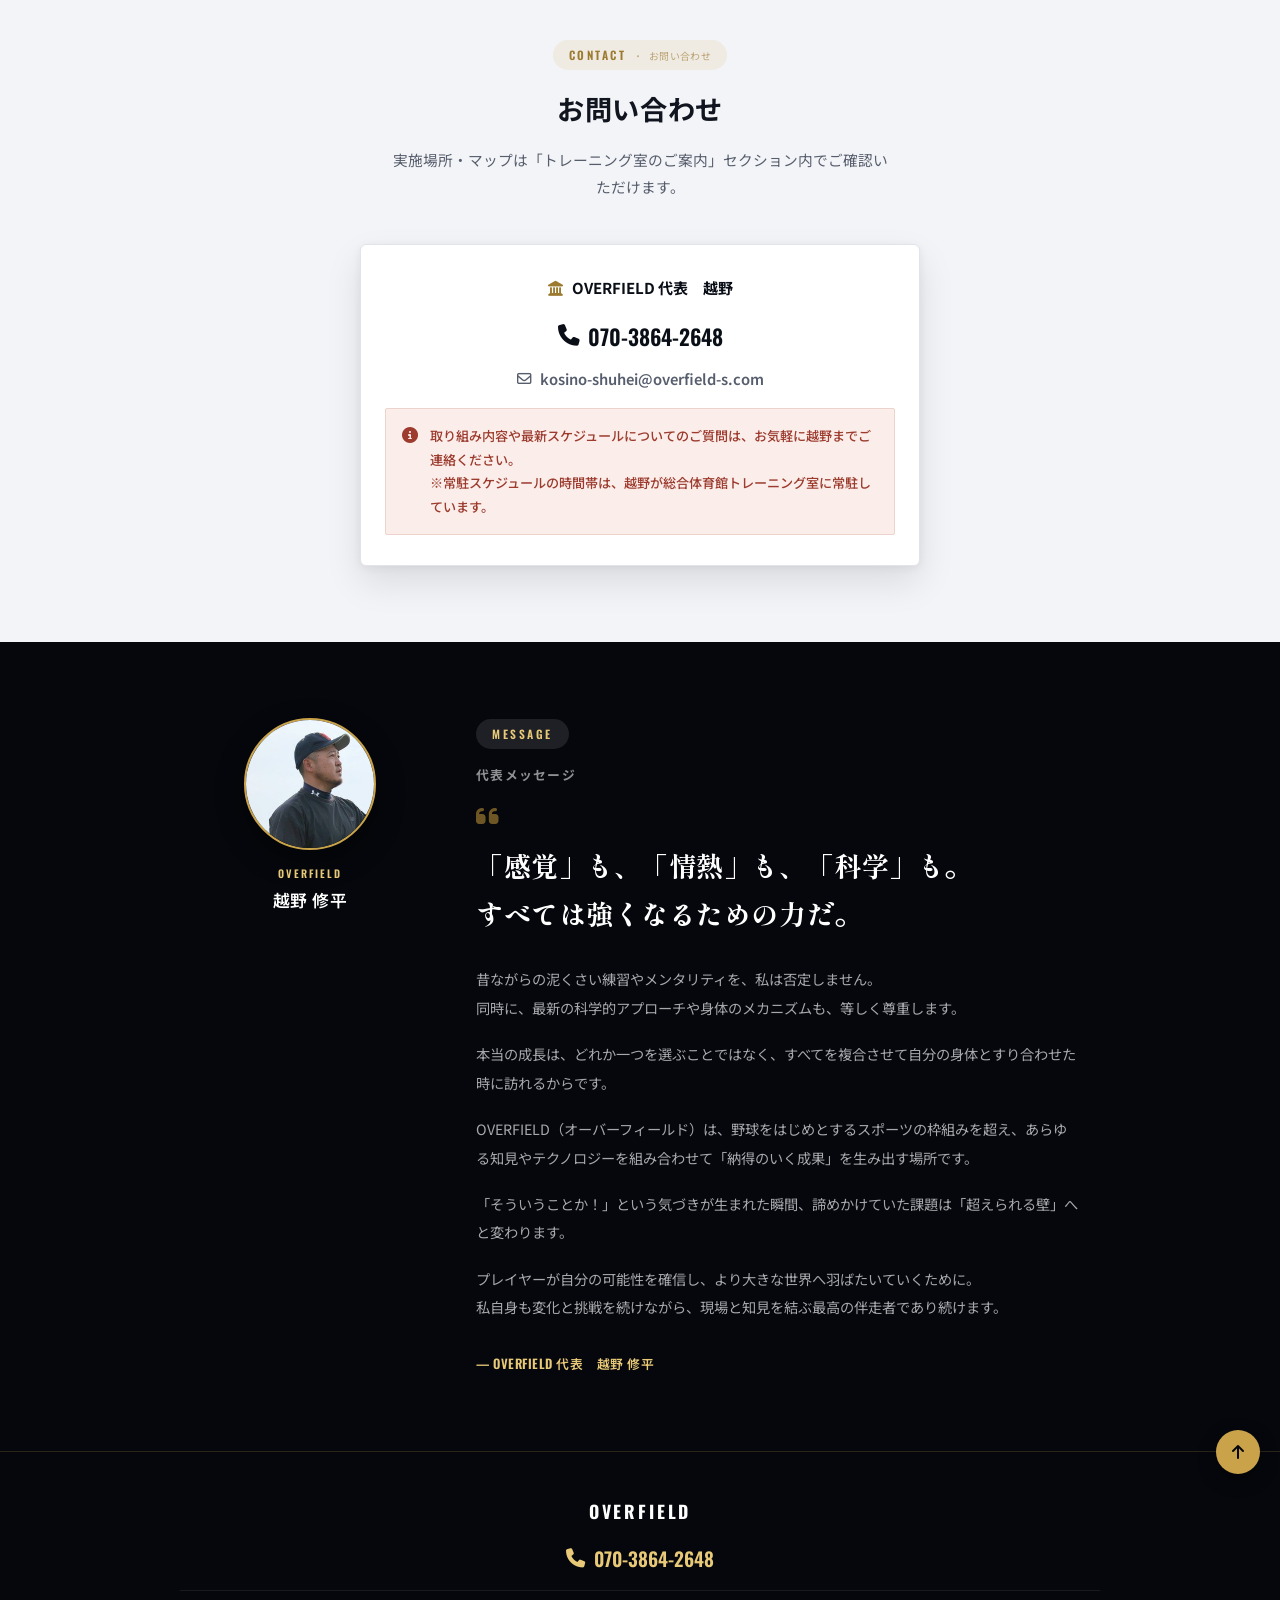
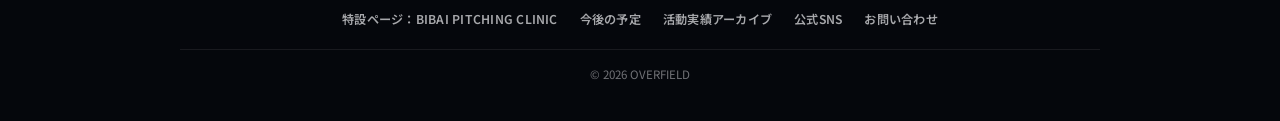
==== commit 0239c5ae: "Publish December training-room schedule (VOL.4), generalize VOL-card logic Adds the December 2026 re" ====
--- a/index.html
+++ b/index.html
@@ -53,10 +53,10 @@
   </section>
 
   <!-- ===== 最新のお知らせ（ファーストビュー直下のティッカー） ===== -->
-  <a href="#event-rhythm-squad" class="latest-ticker">
+  <a href="#training" class="latest-ticker">
     <i class="fa-solid fa-bell latest-ticker-bell" aria-hidden="true"></i>
     <span class="latest-ticker-badge">NEW</span>
-    <span class="latest-ticker-text">最新の更新：140名参加！「リズムジャンプ＆アジリティ」イベントの開催報告と御礼を掲載しました</span>
+    <span class="latest-ticker-text">最新の更新：12月分のトレーニング室常駐スケジュールを公開しました</span>
     <i class="fa-solid fa-chevron-right latest-ticker-arrow" aria-hidden="true"></i>
   </a>
 
@@ -233,9 +233,9 @@
           <div class="schedule-card schedule-card--am">
             <div class="schedule-card-head">
               <i class="fa-regular fa-sun"></i>
-              <span>午前</span>
-            </div>
-            <p class="schedule-time">9:30&nbsp;〜&nbsp;12:00</p>
+              <span id="scheduleLabelAM">午前</span>
+            </div>
+            <p class="schedule-time" id="scheduleTimeAM">9:30&nbsp;〜&nbsp;12:00</p>
             <ul class="schedule-dates" id="scheduleDatesAM">
               <li data-date="2026-09-07" data-time="9:30" data-label="9/7（月）午前">9/7<span>（月）</span></li>
               <li data-date="2026-09-14" data-time="9:30" data-label="9/14（月）午前">9/14<span>（月）</span></li>
@@ -244,10 +244,10 @@
           </div>
           <div class="schedule-card schedule-card--pm">
             <div class="schedule-card-head">
-              <i class="fa-solid fa-cloud-sun"></i>
-              <span>午後</span>
-            </div>
-            <p class="schedule-time">15:30&nbsp;〜&nbsp;18:00</p>
+              <i class="fa-solid fa-cloud-sun" id="scheduleIconPM"></i>
+              <span id="scheduleLabelPM">午後</span>
+            </div>
+            <p class="schedule-time" id="scheduleTimePM">15:30&nbsp;〜&nbsp;18:00</p>
             <ul class="schedule-dates" id="scheduleDatesPM">
               <li data-date="2026-09-17" data-time="15:30" data-label="9/17（木）午後">9/17<span>（木）</span></li>
               <li data-date="2026-09-28" data-time="15:30" data-label="9/28（月）午後">9/28<span>（月）</span></li>
@@ -355,7 +355,7 @@
         </article>
       </div>
 
-      <!-- --- サブセクション: トレーニング室サポート 開催スケジュール（VOL.2 / VOL.3） --- -->
+      <!-- --- サブセクション: トレーニング室サポート 開催スケジュール（VOL.2 / VOL.3 / VOL.4） --- -->
       <div class="subsection vol-subsection">
         <h3 class="subsection-title"><i class="fa-regular fa-calendar-check"></i> トレーニング室サポート 開催スケジュール</h3>
 
@@ -437,6 +437,48 @@
 
             <a class="vol-pdf-btn" id="volNovPdfBtn" href="training-vol3.pdf" target="_blank" rel="noopener noreferrer">
               <i class="fa-solid fa-file-pdf"></i> フライヤー（PDF）をダウンロード
+            </a>
+          </article>
+
+          <!-- VOL.4（12月分）。11月の最終日程終了後、script.jsが自動的にVOL.3を非表示にし、こちらを表示する -->
+          <article class="vol-card vol-card--new vol-card--dark" id="volCardDec">
+            <div class="vol-card-head">
+              <span class="vol-flag">受付中</span>
+              <span class="vol-num">VOL.4</span>
+              <span class="vol-period">12月開催分</span>
+            </div>
+            <p class="vol-title">2026年12月 常駐スケジュール（VOL.4）</p>
+            <p class="vol-desc">12月も引き続き、美唄市総合体育館にOVERFIELDのスタッフが常駐。トレーニングのサポートを行います。</p>
+
+            <dl class="vol-detail">
+              <div class="vol-row">
+                <dt><i class="fa-regular fa-sun"></i> 午前の部　9:30〜12:00</dt>
+                <dd>12月7日(月)、14日(月)、21日(月)</dd>
+              </div>
+              <div class="vol-row">
+                <dt><i class="fa-regular fa-moon"></i> 夜の部　18:00〜20:30</dt>
+                <dd>12月18日(金)</dd>
+              </div>
+              <div class="vol-row">
+                <dt><i class="fa-solid fa-location-dot"></i> 場所</dt>
+                <dd>美唄市総合体育館 トレーニング室</dd>
+              </div>
+              <div class="vol-row">
+                <dt><i class="fa-solid fa-yen-sign"></i> 参加費</dt>
+                <dd>施設利用料のみ（事前予約不要）</dd>
+              </div>
+              <div class="vol-row">
+                <dt><i class="fa-solid fa-bag-shopping"></i> 持ち物</dt>
+                <dd>動きやすい服装、室内シューズ、タオル、飲み物</dd>
+              </div>
+              <div class="vol-row">
+                <dt><i class="fa-solid fa-hand-holding-medical"></i> サポート内容</dt>
+                <dd>体組成測定、マシンの正しい使い方、個別アドバイス</dd>
+              </div>
+            </dl>
+
+            <a class="vol-pdf-btn" id="volDecPdfBtn" href="training-vol4.pdf" target="_blank" rel="noopener noreferrer">
+              <i class="fa-solid fa-file-pdf"></i> 12月分フライヤーをダウンロード
             </a>
           </article>
         </div>
@@ -456,7 +498,7 @@
       <!-- --- 開催報告カード: リズムジャンプ＆アジリティ / SQUAD --- -->
       <article class="event-announce-card" id="event-rhythm-squad">
         <div class="event-announce-head">
-          <p class="event-announce-eyebrow">EVENT REPORT / 開催報告<span class="new-dot" aria-hidden="true"></span><span class="sr-only">（新着あり）</span></p>
+          <p class="event-announce-eyebrow">EVENT REPORT / 開催報告</p>
           <h3 class="event-announce-title">【開催報告】140名参加！「リズムジャンプ＆アジリティ」「SQUAD」大盛況のうちに終了いたしました</h3>
         </div>
 
@@ -488,6 +530,11 @@
       </article>
 
       <ul class="news-list news-list--dark">
+        <li class="news-item news-item--dark">
+          <time class="news-date" datetime="2026-11-16">2026/11/16</time>
+          <h3 class="news-title">12月分のスケジュールを公開しました<span class="news-new-badge">NEW</span></h3>
+          <p class="news-text">トレーニング室サポートの12月の常駐スケジュールを公開しました。詳しくは「トレーニング室のご案内」をご確認ください。</p>
+        </li>
         <li class="news-item news-item--dark">
           <time class="news-date" datetime="2026-11-02">2026/11/2</time>
           <h3 class="news-title">11月分のスケジュールを公開しました</h3>
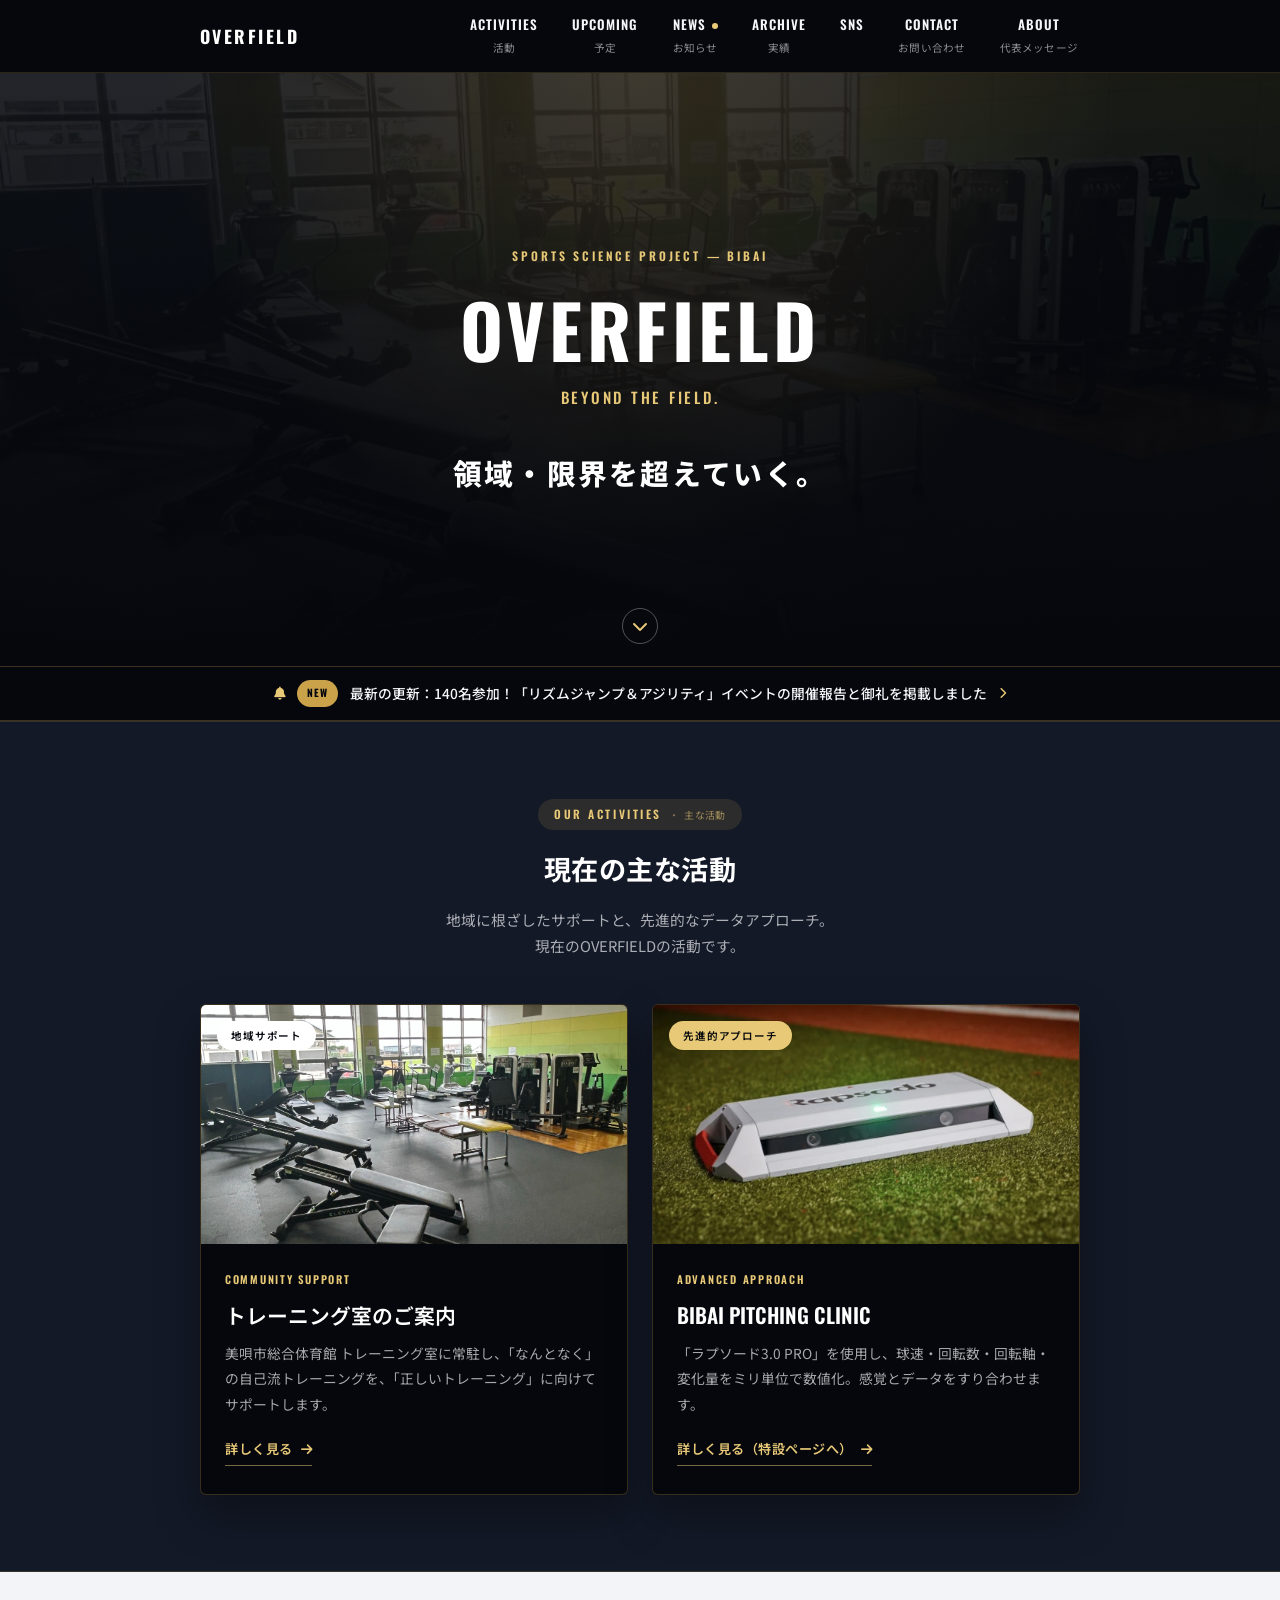
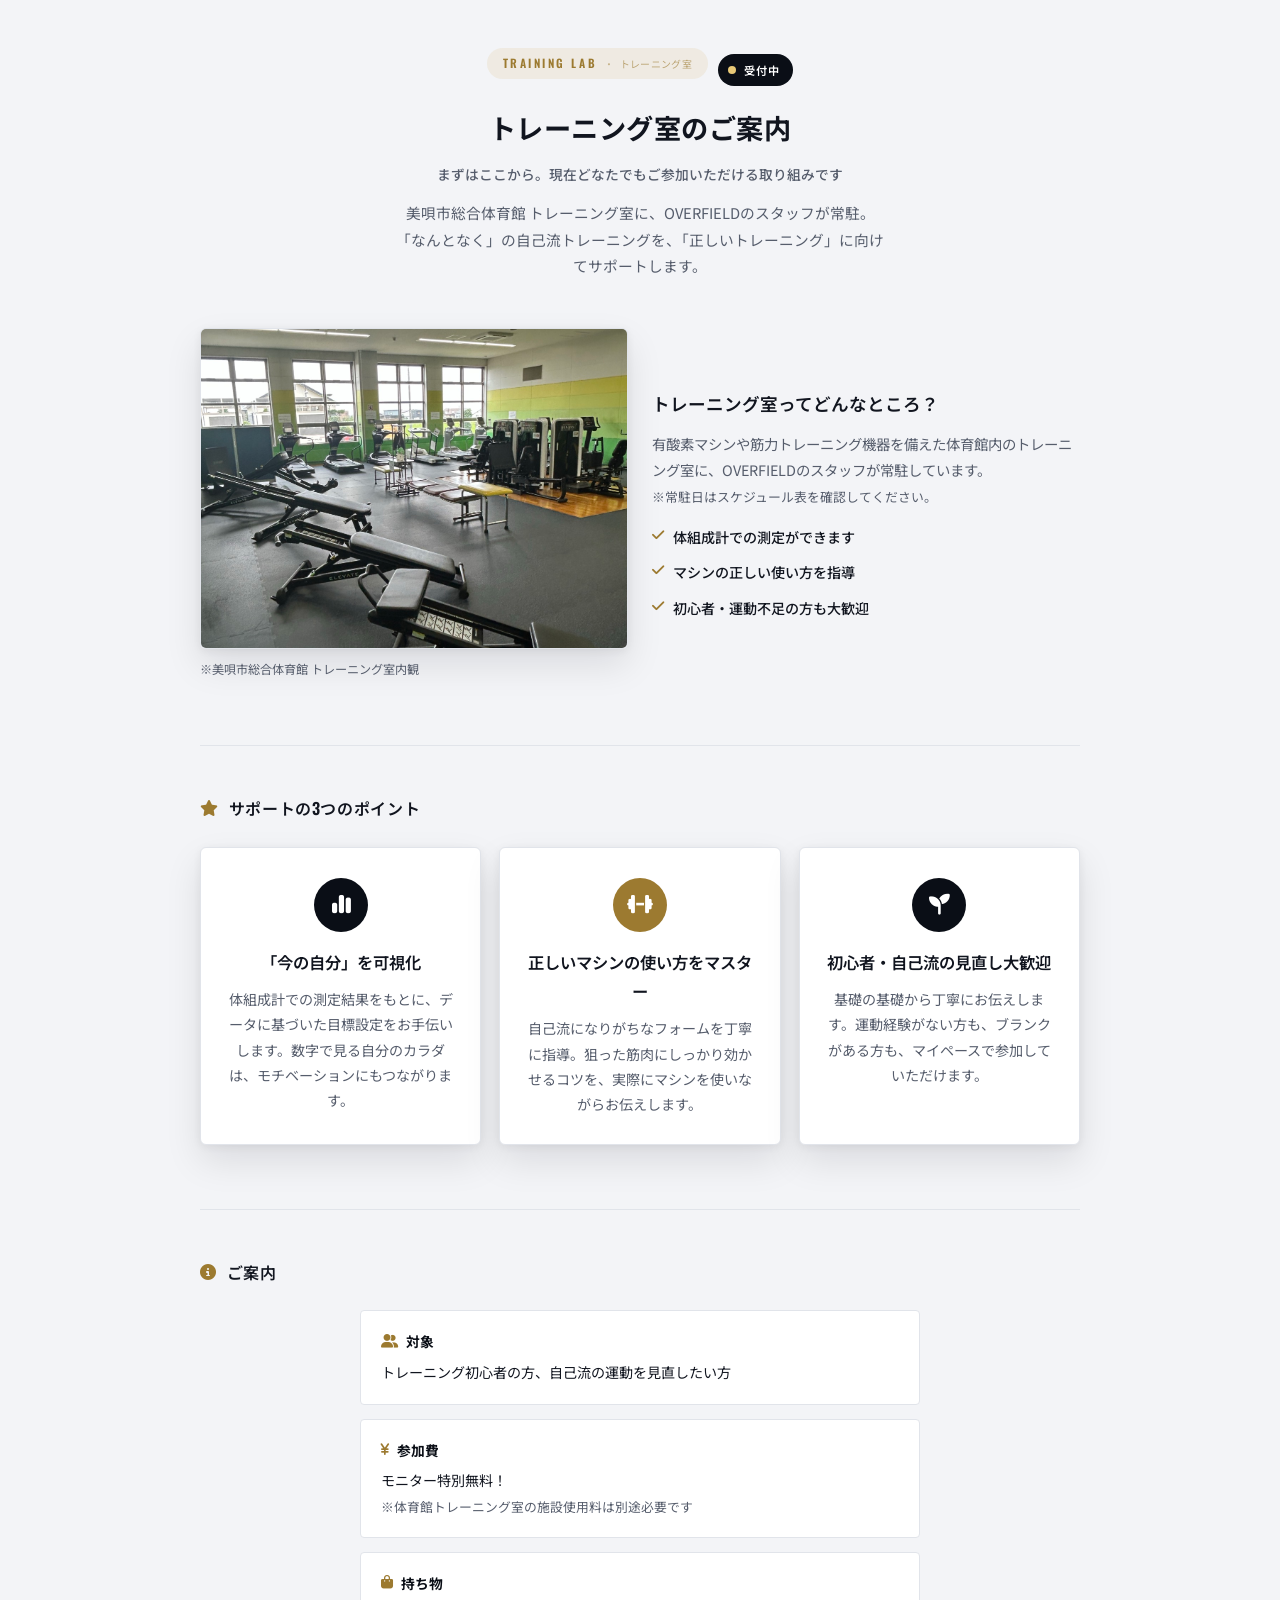
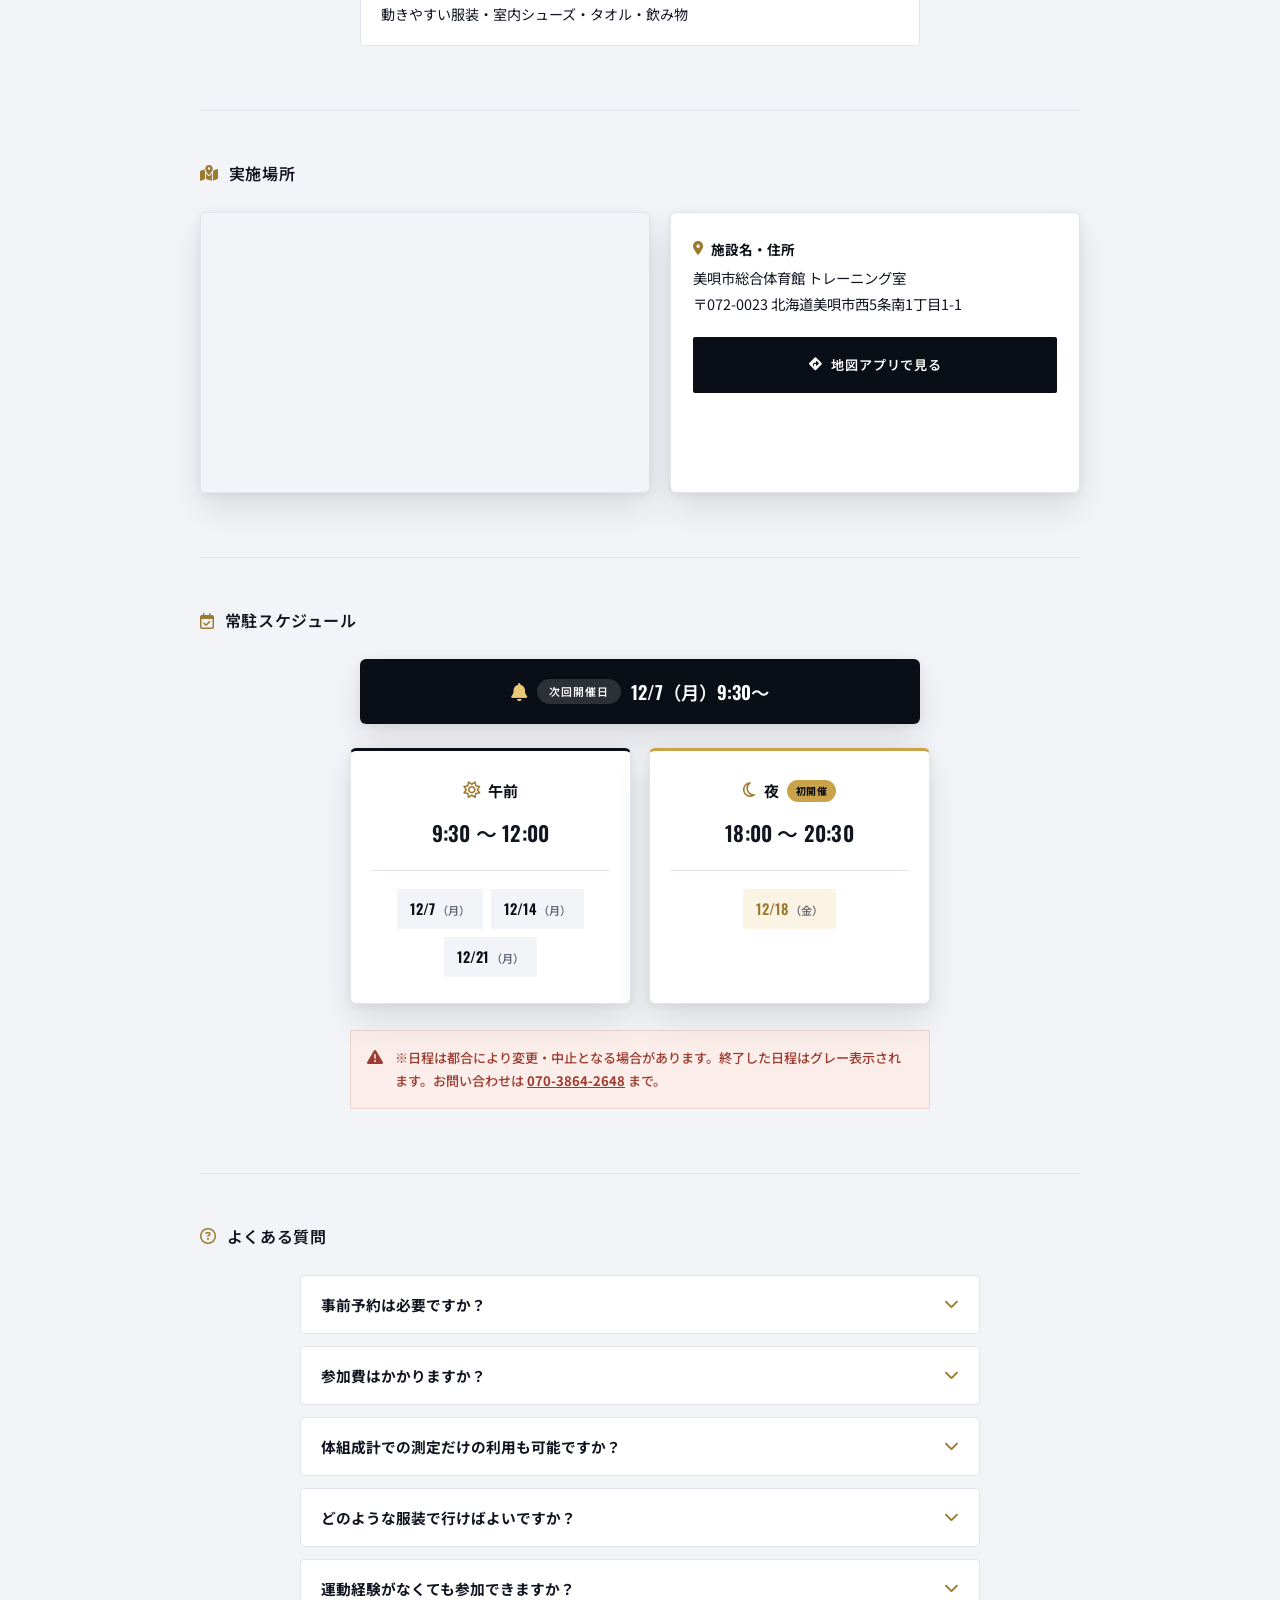
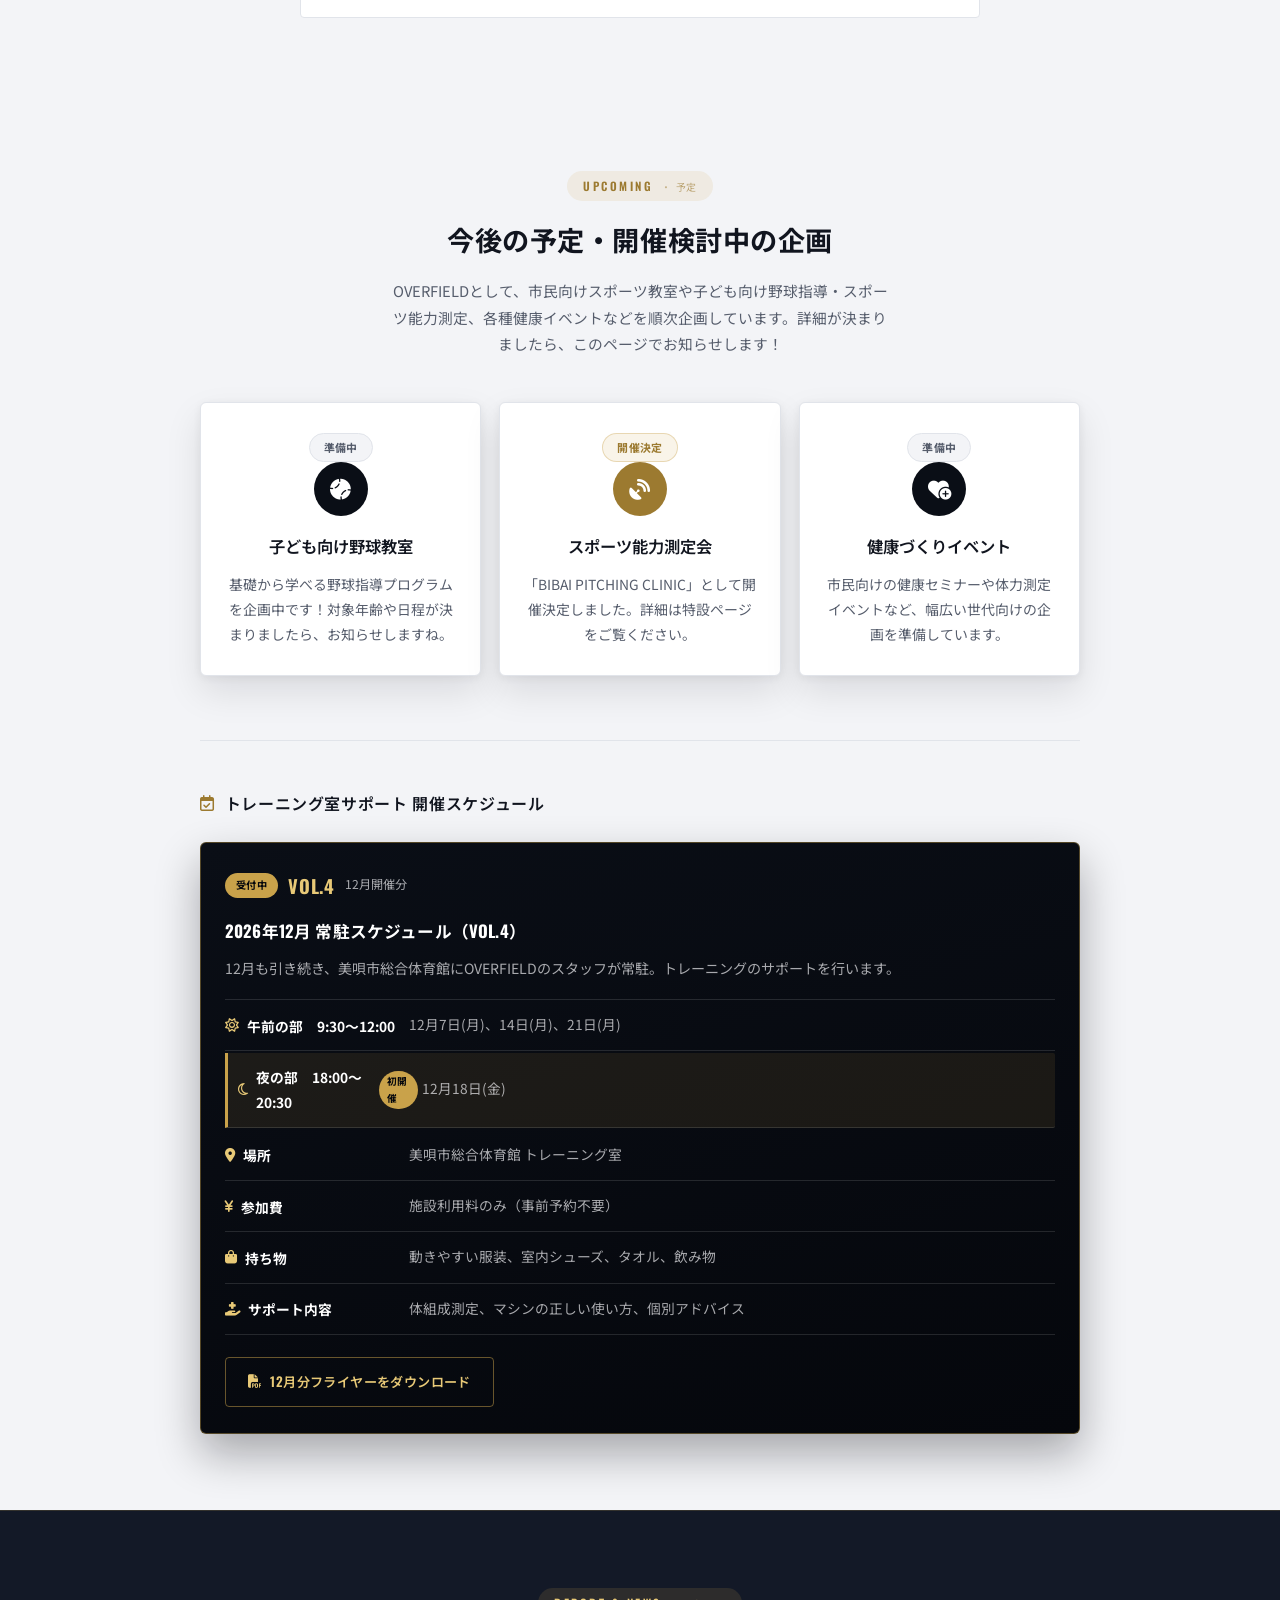
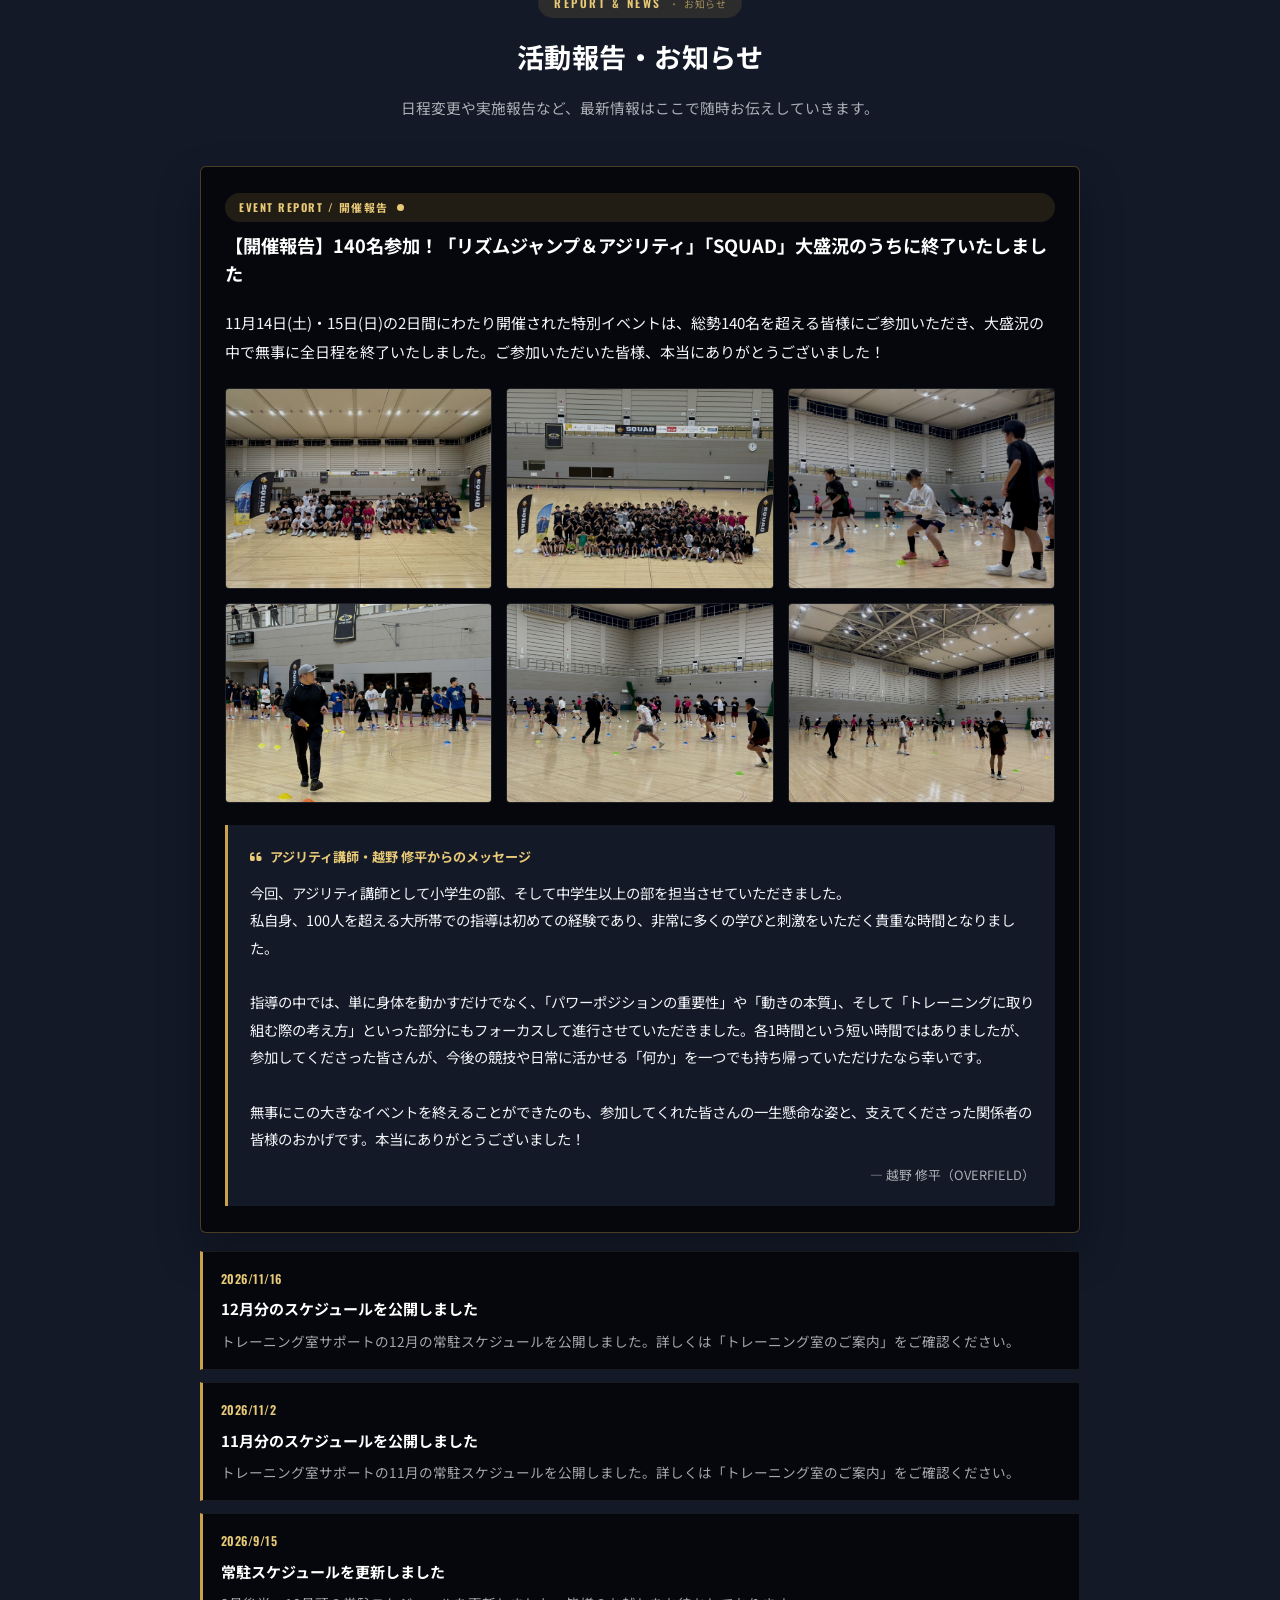
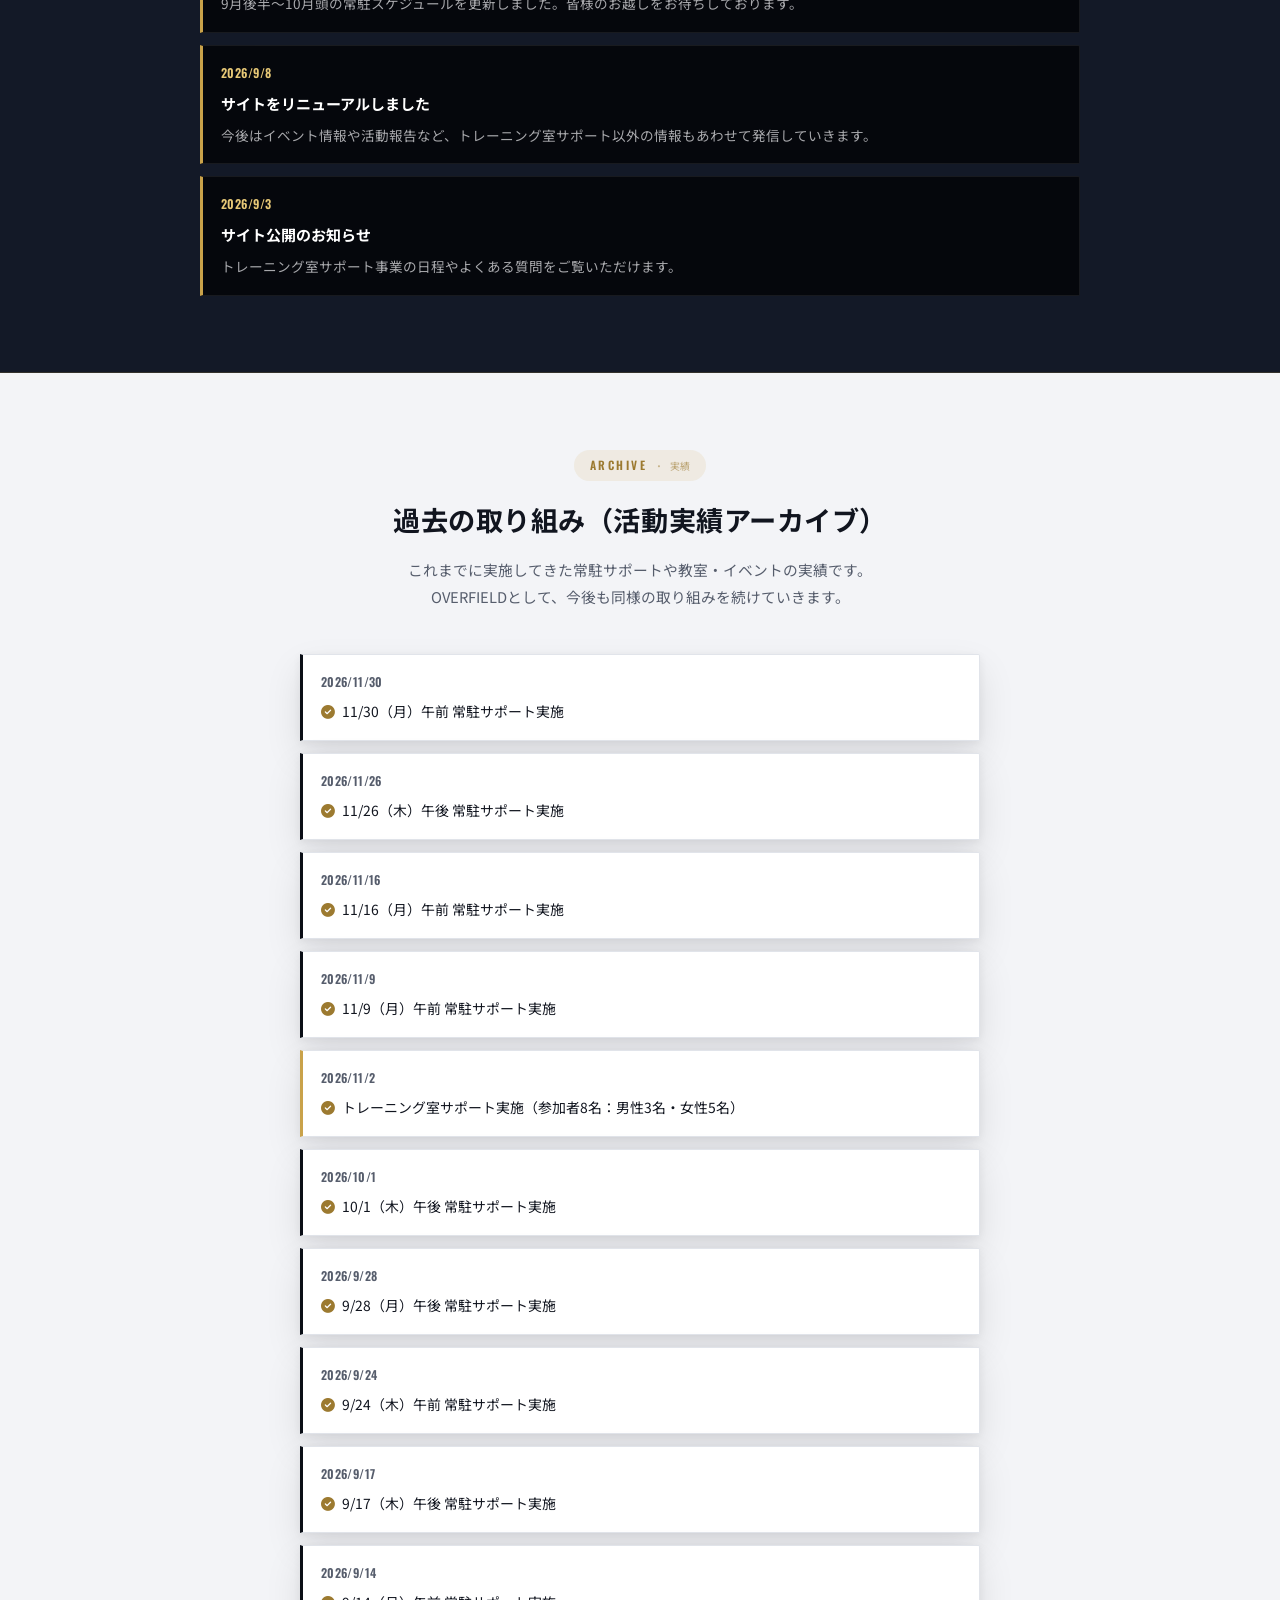
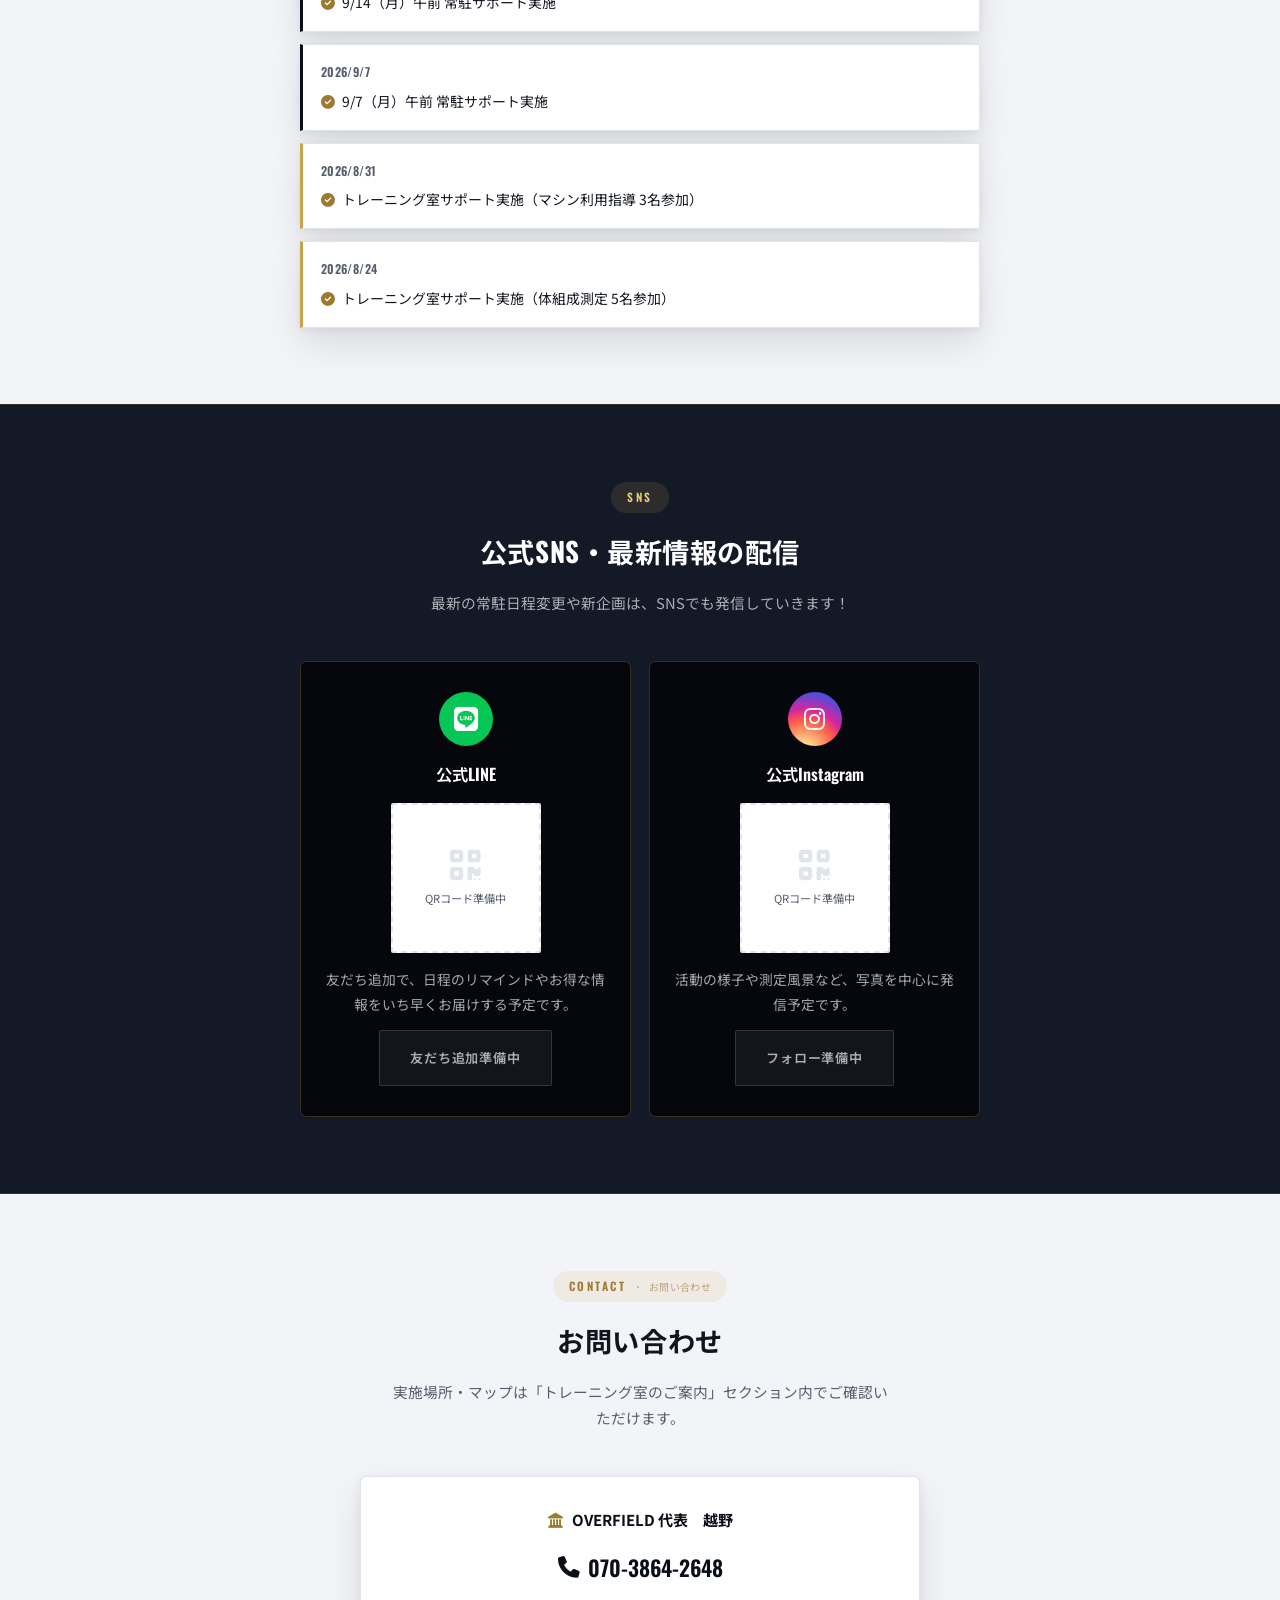
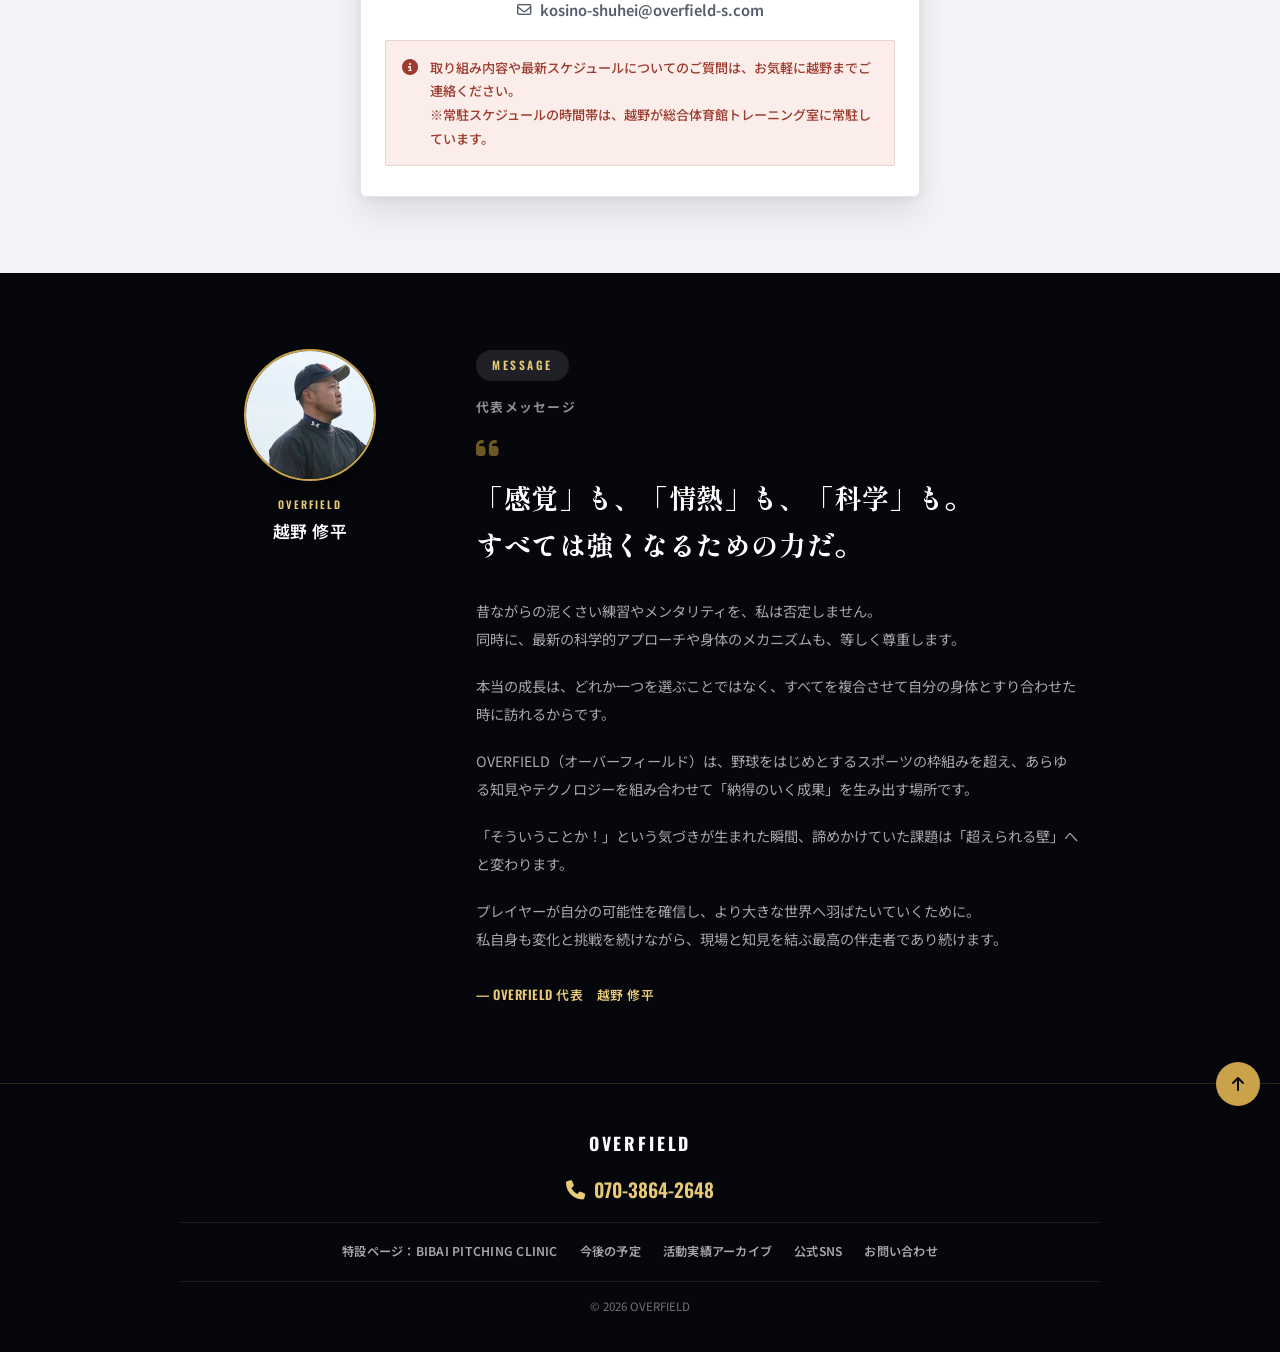
==== commit 6bd5e0f6: "Keep hero ticker on the event report, drop October, highlight Dec night slot Per feedback: the Rhyth" ====
--- a/index.html
+++ b/index.html
@@ -53,10 +53,10 @@
   </section>
 
   <!-- ===== 最新のお知らせ（ファーストビュー直下のティッカー） ===== -->
-  <a href="#training" class="latest-ticker">
+  <a href="#event-rhythm-squad" class="latest-ticker">
     <i class="fa-solid fa-bell latest-ticker-bell" aria-hidden="true"></i>
     <span class="latest-ticker-badge">NEW</span>
-    <span class="latest-ticker-text">最新の更新：12月分のトレーニング室常駐スケジュールを公開しました</span>
+    <span class="latest-ticker-text">最新の更新：140名参加！「リズムジャンプ＆アジリティ」イベントの開催報告と御礼を掲載しました</span>
     <i class="fa-solid fa-chevron-right latest-ticker-arrow" aria-hidden="true"></i>
   </a>
 
@@ -246,6 +246,7 @@
             <div class="schedule-card-head">
               <i class="fa-solid fa-cloud-sun" id="scheduleIconPM"></i>
               <span id="scheduleLabelPM">午後</span>
+              <span class="schedule-badge" id="scheduleBadgePM" hidden></span>
             </div>
             <p class="schedule-time" id="scheduleTimePM">15:30&nbsp;〜&nbsp;18:00</p>
             <ul class="schedule-dates" id="scheduleDatesPM">
@@ -355,48 +356,11 @@
         </article>
       </div>
 
-      <!-- --- サブセクション: トレーニング室サポート 開催スケジュール（VOL.2 / VOL.3 / VOL.4） --- -->
+      <!-- --- サブセクション: トレーニング室サポート 開催スケジュール（VOL.3 / VOL.4） --- -->
       <div class="subsection vol-subsection">
         <h3 class="subsection-title"><i class="fa-regular fa-calendar-check"></i> トレーニング室サポート 開催スケジュール</h3>
 
         <div class="vol-grid">
-          <article class="vol-card vol-card--new" id="volCardOct">
-            <div class="vol-card-head">
-              <span class="vol-flag">好評につき</span>
-              <span class="vol-num">VOL.2</span>
-              <span class="vol-period">10月開催分</span>
-            </div>
-            <p class="vol-desc">「なんとなく」の自己流トレーニング、そろそろ卒業しませんか？美唄市総合体育館で始める、新しいカラダづくり。</p>
-
-            <dl class="vol-detail">
-              <div class="vol-row">
-                <dt><i class="fa-regular fa-sun"></i> 午前の部　9:30〜12:00</dt>
-                <dd>10月5日(月)、10月26日(月)</dd>
-              </div>
-              <div class="vol-row">
-                <dt><i class="fa-solid fa-cloud-sun"></i> 午後の部　15:30〜18:00</dt>
-                <dd>10月8日(木)、10月15日(木)</dd>
-              </div>
-              <div class="vol-row">
-                <dt><i class="fa-solid fa-location-dot"></i> 場所</dt>
-                <dd>美唄市総合体育館 トレーニング室</dd>
-              </div>
-              <div class="vol-row">
-                <dt><i class="fa-solid fa-user-group"></i> 対象</dt>
-                <dd>トレーニング初心者、自己流の運動を見直したい方<br>未経験の方も大歓迎です！</dd>
-              </div>
-              <div class="vol-row">
-                <dt><i class="fa-solid fa-yen-sign"></i> 参加費</dt>
-                <dd>施設利用料のみ</dd>
-              </div>
-              <div class="vol-row">
-                <dt><i class="fa-solid fa-bag-shopping"></i> 持ち物</dt>
-                <dd>動きやすい服装、室内シューズ、タオル、飲み物</dd>
-              </div>
-            </dl>
-
-            <p class="vol-note"><i class="fa-solid fa-circle-info"></i> 事前予約不要。当日直接トレーニング室へお越しください。</p>
-          </article>
 
           <!-- VOL.3（11月分）。予定表として、VOL.2と常に並べて表示する -->
           <article class="vol-card vol-card--new vol-card--dark" id="volCardNov">
@@ -455,8 +419,8 @@
                 <dt><i class="fa-regular fa-sun"></i> 午前の部　9:30〜12:00</dt>
                 <dd>12月7日(月)、14日(月)、21日(月)</dd>
               </div>
-              <div class="vol-row">
-                <dt><i class="fa-regular fa-moon"></i> 夜の部　18:00〜20:30</dt>
+              <div class="vol-row vol-row--highlight">
+                <dt><i class="fa-regular fa-moon"></i> 夜の部　18:00〜20:30<span class="vol-row-badge">初開催</span></dt>
                 <dd>12月18日(金)</dd>
               </div>
               <div class="vol-row">
@@ -498,7 +462,7 @@
       <!-- --- 開催報告カード: リズムジャンプ＆アジリティ / SQUAD --- -->
       <article class="event-announce-card" id="event-rhythm-squad">
         <div class="event-announce-head">
-          <p class="event-announce-eyebrow">EVENT REPORT / 開催報告</p>
+          <p class="event-announce-eyebrow">EVENT REPORT / 開催報告<span class="new-dot" aria-hidden="true"></span><span class="sr-only">（新着あり）</span></p>
           <h3 class="event-announce-title">【開催報告】140名参加！「リズムジャンプ＆アジリティ」「SQUAD」大盛況のうちに終了いたしました</h3>
         </div>
 
@@ -532,7 +496,7 @@
       <ul class="news-list news-list--dark">
         <li class="news-item news-item--dark">
           <time class="news-date" datetime="2026-11-16">2026/11/16</time>
-          <h3 class="news-title">12月分のスケジュールを公開しました<span class="news-new-badge">NEW</span></h3>
+          <h3 class="news-title">12月分のスケジュールを公開しました</h3>
           <p class="news-text">トレーニング室サポートの12月の常駐スケジュールを公開しました。詳しくは「トレーニング室のご案内」をご確認ください。</p>
         </li>
         <li class="news-item news-item--dark">
--- a/style.css
+++ b/style.css
@@ -797,6 +797,18 @@
 }
 .schedule-card-head i { color: var(--color-accent-dark); font-size: 1.05rem; }
 
+/* 「初開催」等、期間限定で少し目立たせたい告知バッジ */
+.schedule-badge {
+  font-family: var(--font-display);
+  font-size: 0.62rem;
+  font-weight: 700;
+  letter-spacing: 0.04em;
+  color: var(--color-navy-deep);
+  background: var(--color-accent);
+  padding: 2px 9px;
+  border-radius: 999px;
+}
+
 .schedule-time {
   font-family: var(--font-display);
   font-size: 1.3rem;
@@ -1372,6 +1384,29 @@
 }
 .vol-row dt i { color: var(--color-accent-dark); }
 .vol-row dd { color: var(--color-ink); padding-left: 22px; }
+
+/* 初開催の夜間開催など、少しだけ目立たせたい行 */
+.vol-row--highlight {
+  background: rgba(201, 162, 74, 0.1);
+  border-left: 3px solid var(--color-accent);
+  border-radius: 0 var(--radius-sm) var(--radius-sm) 0;
+  padding-left: 10px;
+  margin: 2px 0;
+}
+
+.vol-row-badge {
+  display: inline-block;
+  font-family: var(--font-display);
+  font-size: 0.6rem;
+  font-weight: 700;
+  letter-spacing: 0.04em;
+  color: var(--color-navy-deep);
+  background: var(--color-accent);
+  padding: 2px 8px;
+  border-radius: 999px;
+  margin-left: 8px;
+  vertical-align: middle;
+}
 
 .vol-note {
   display: flex;
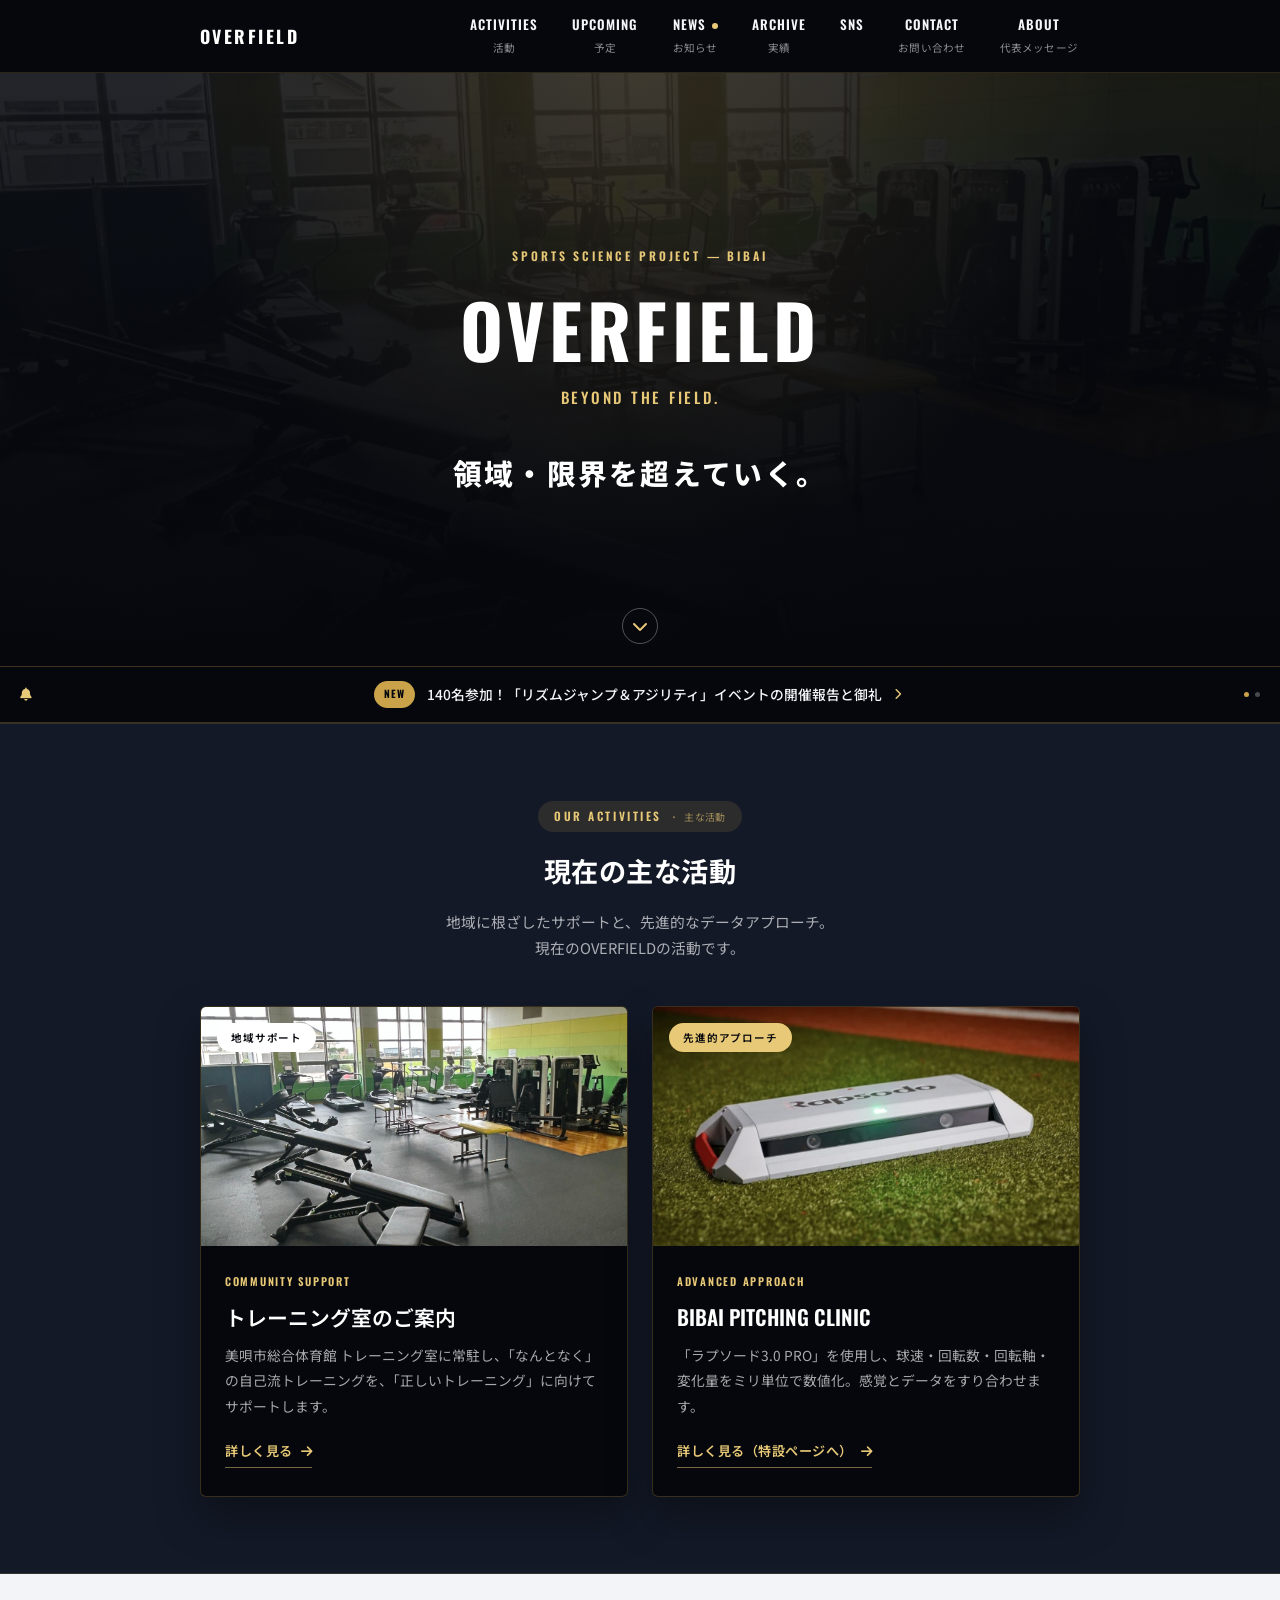
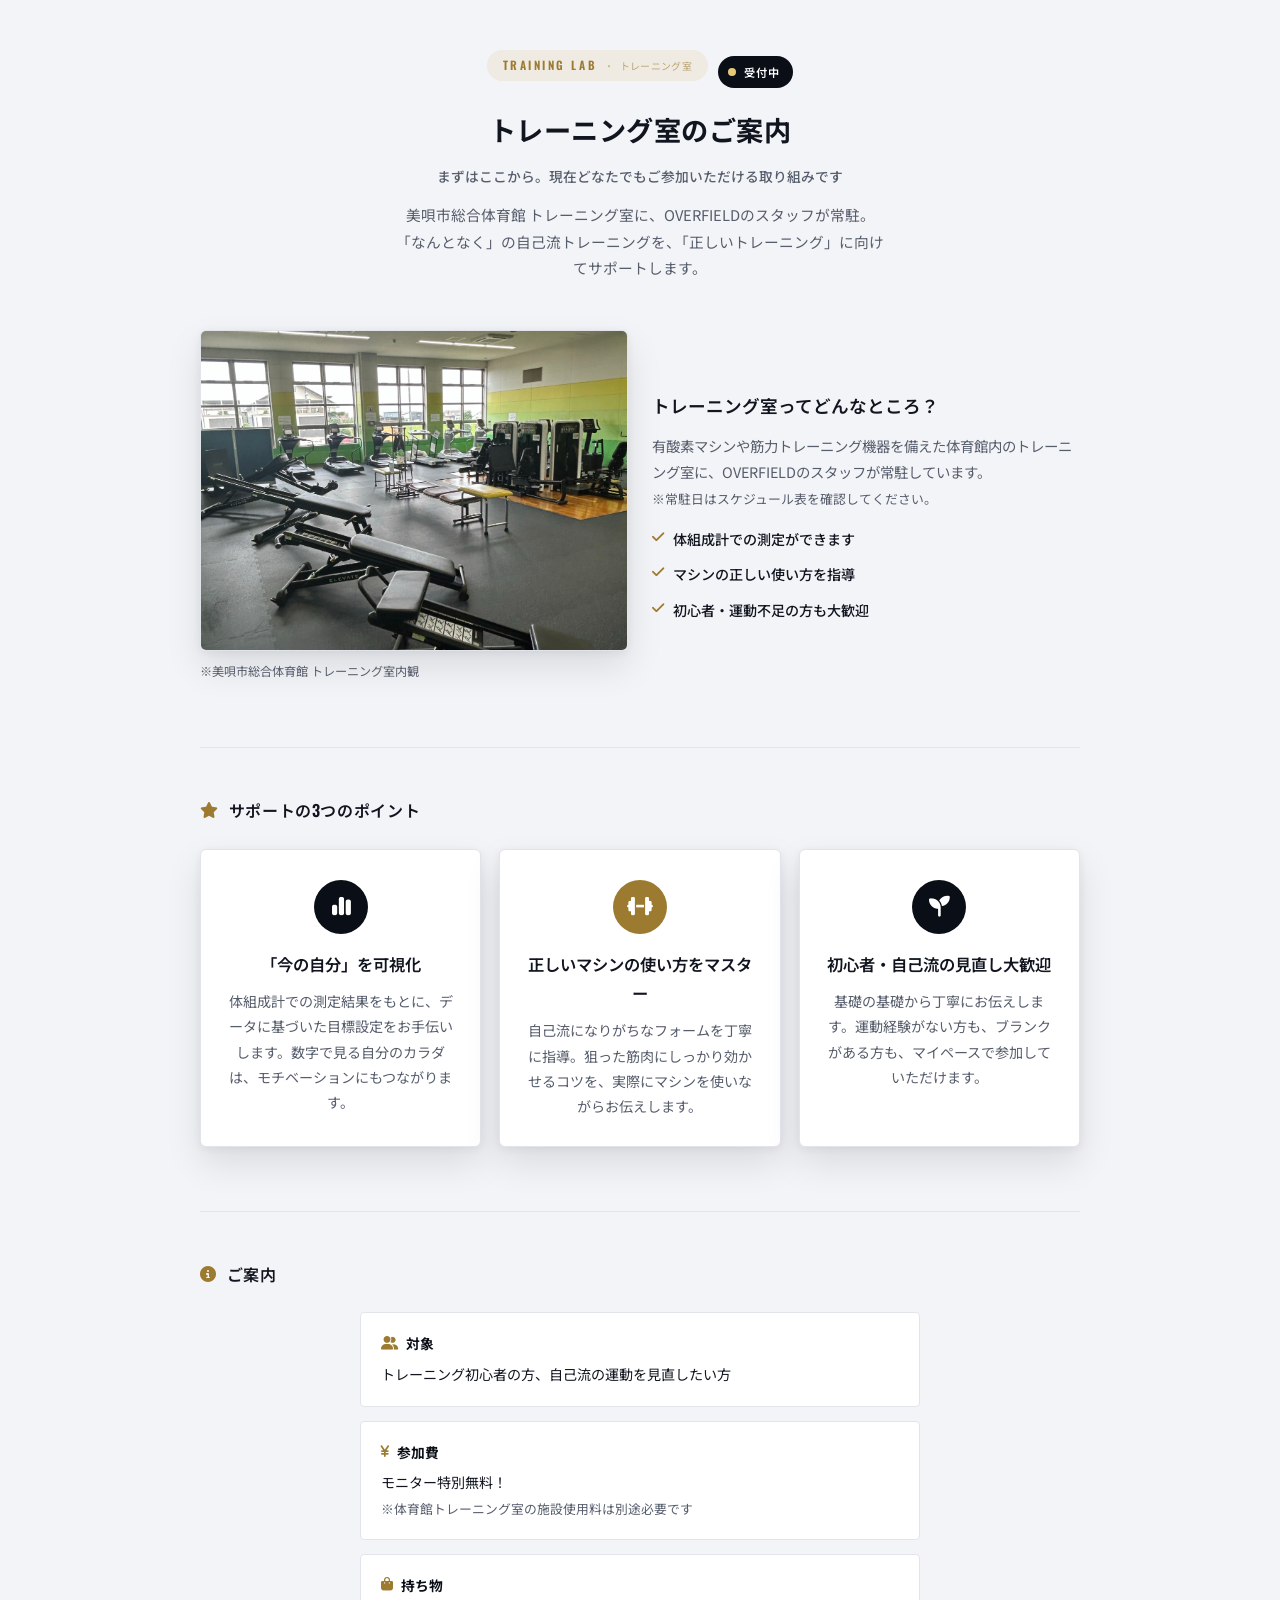
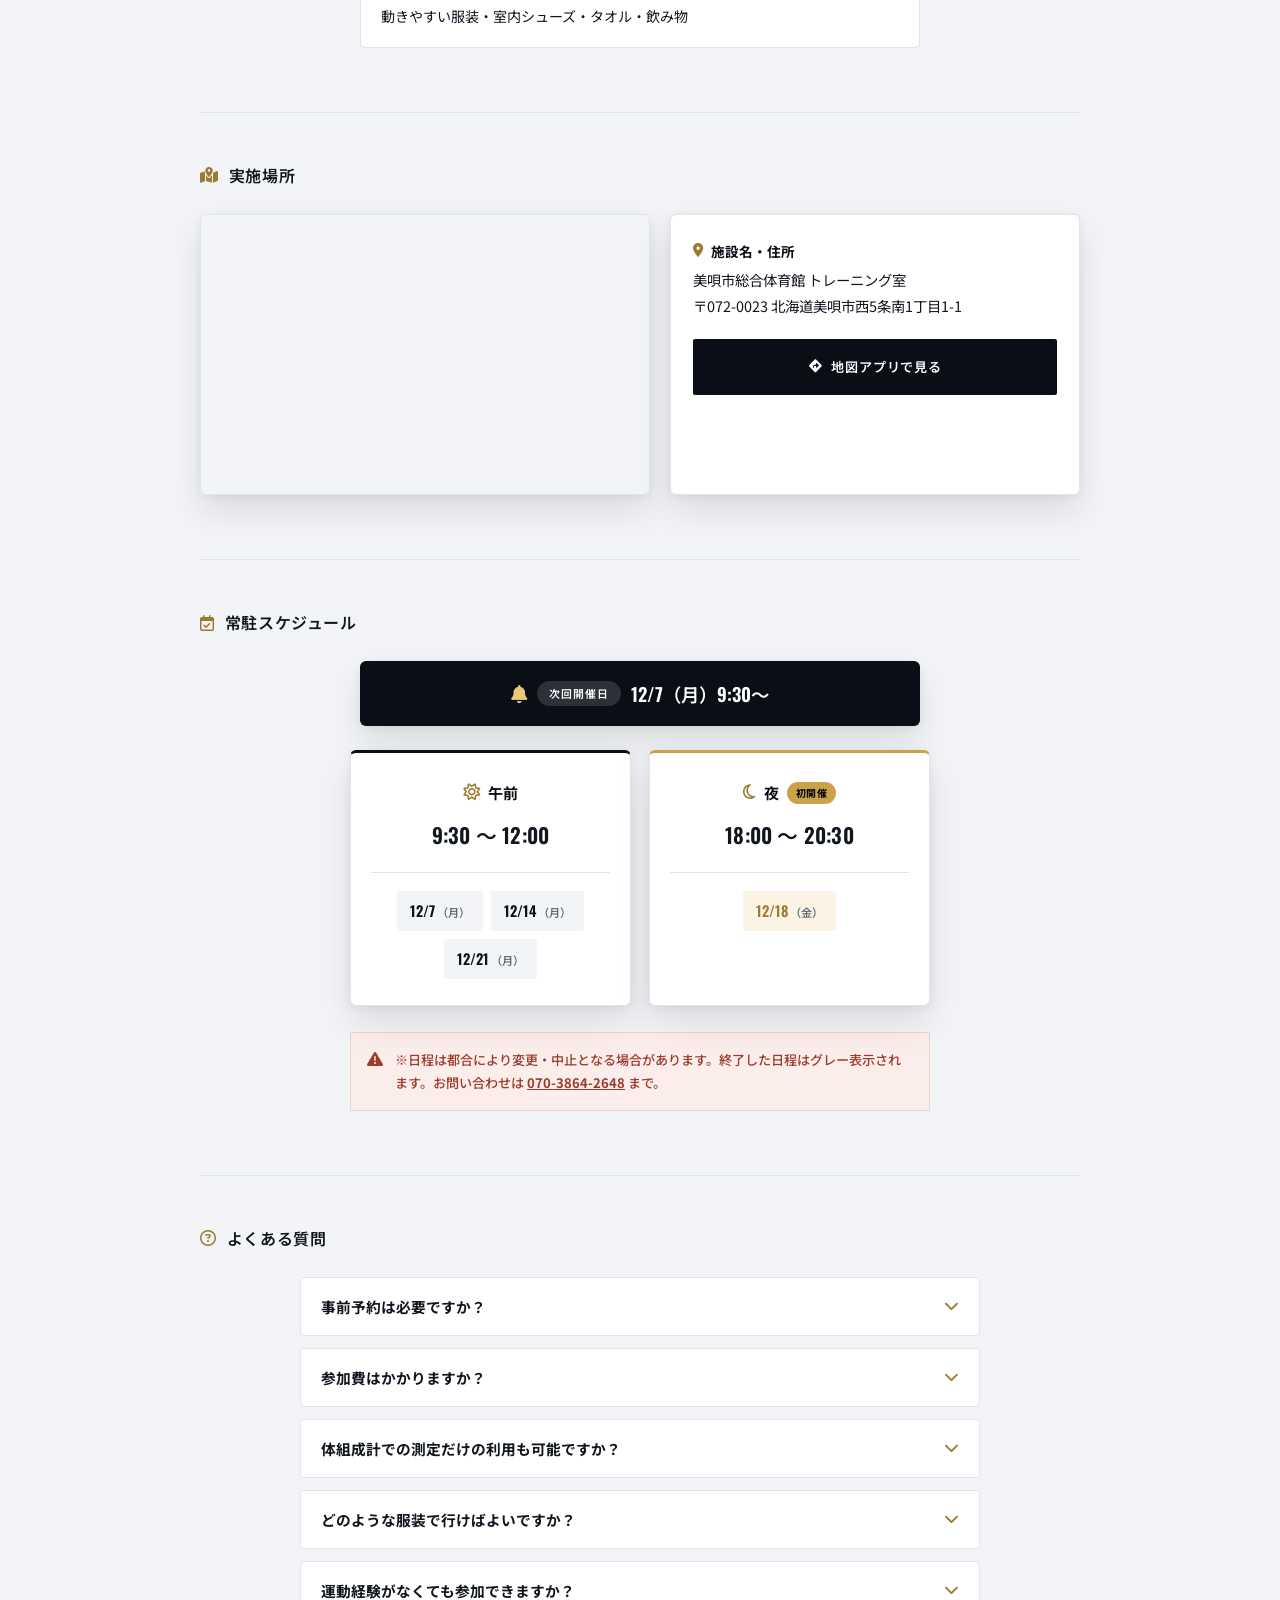
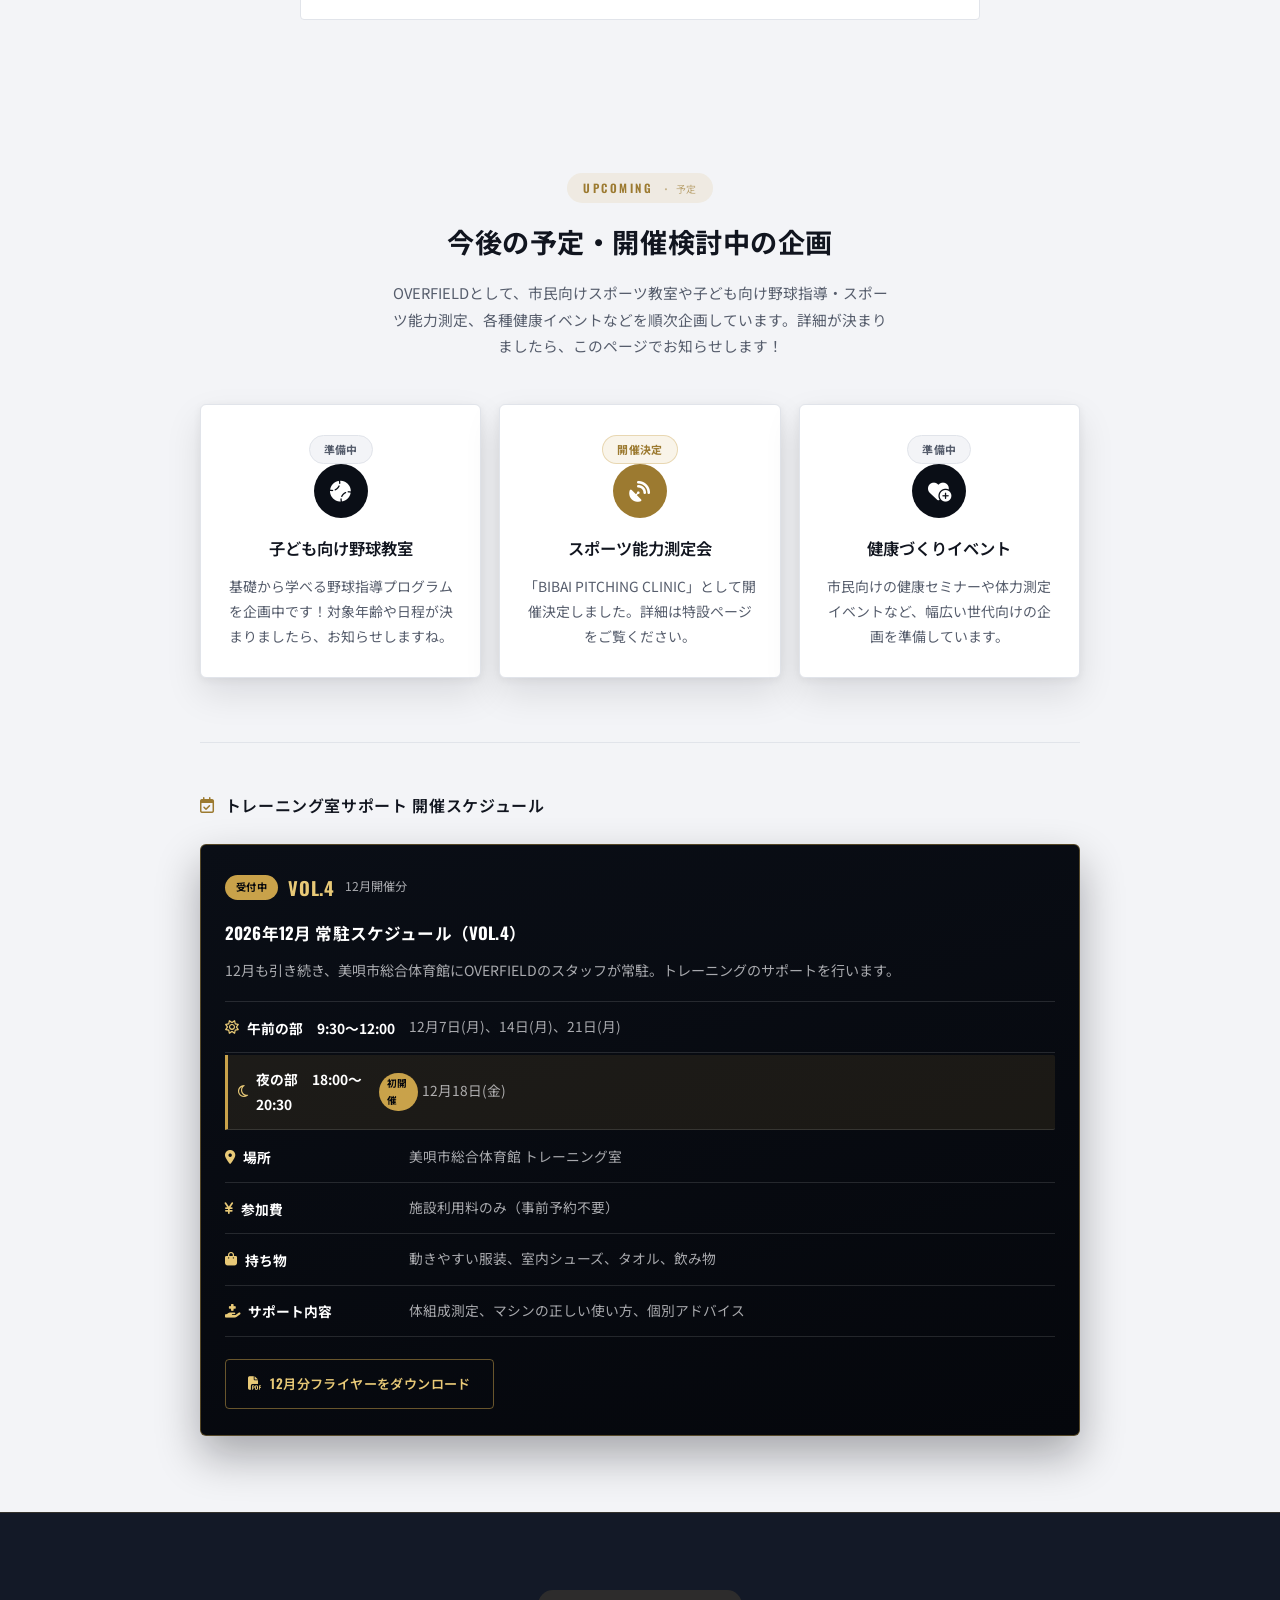
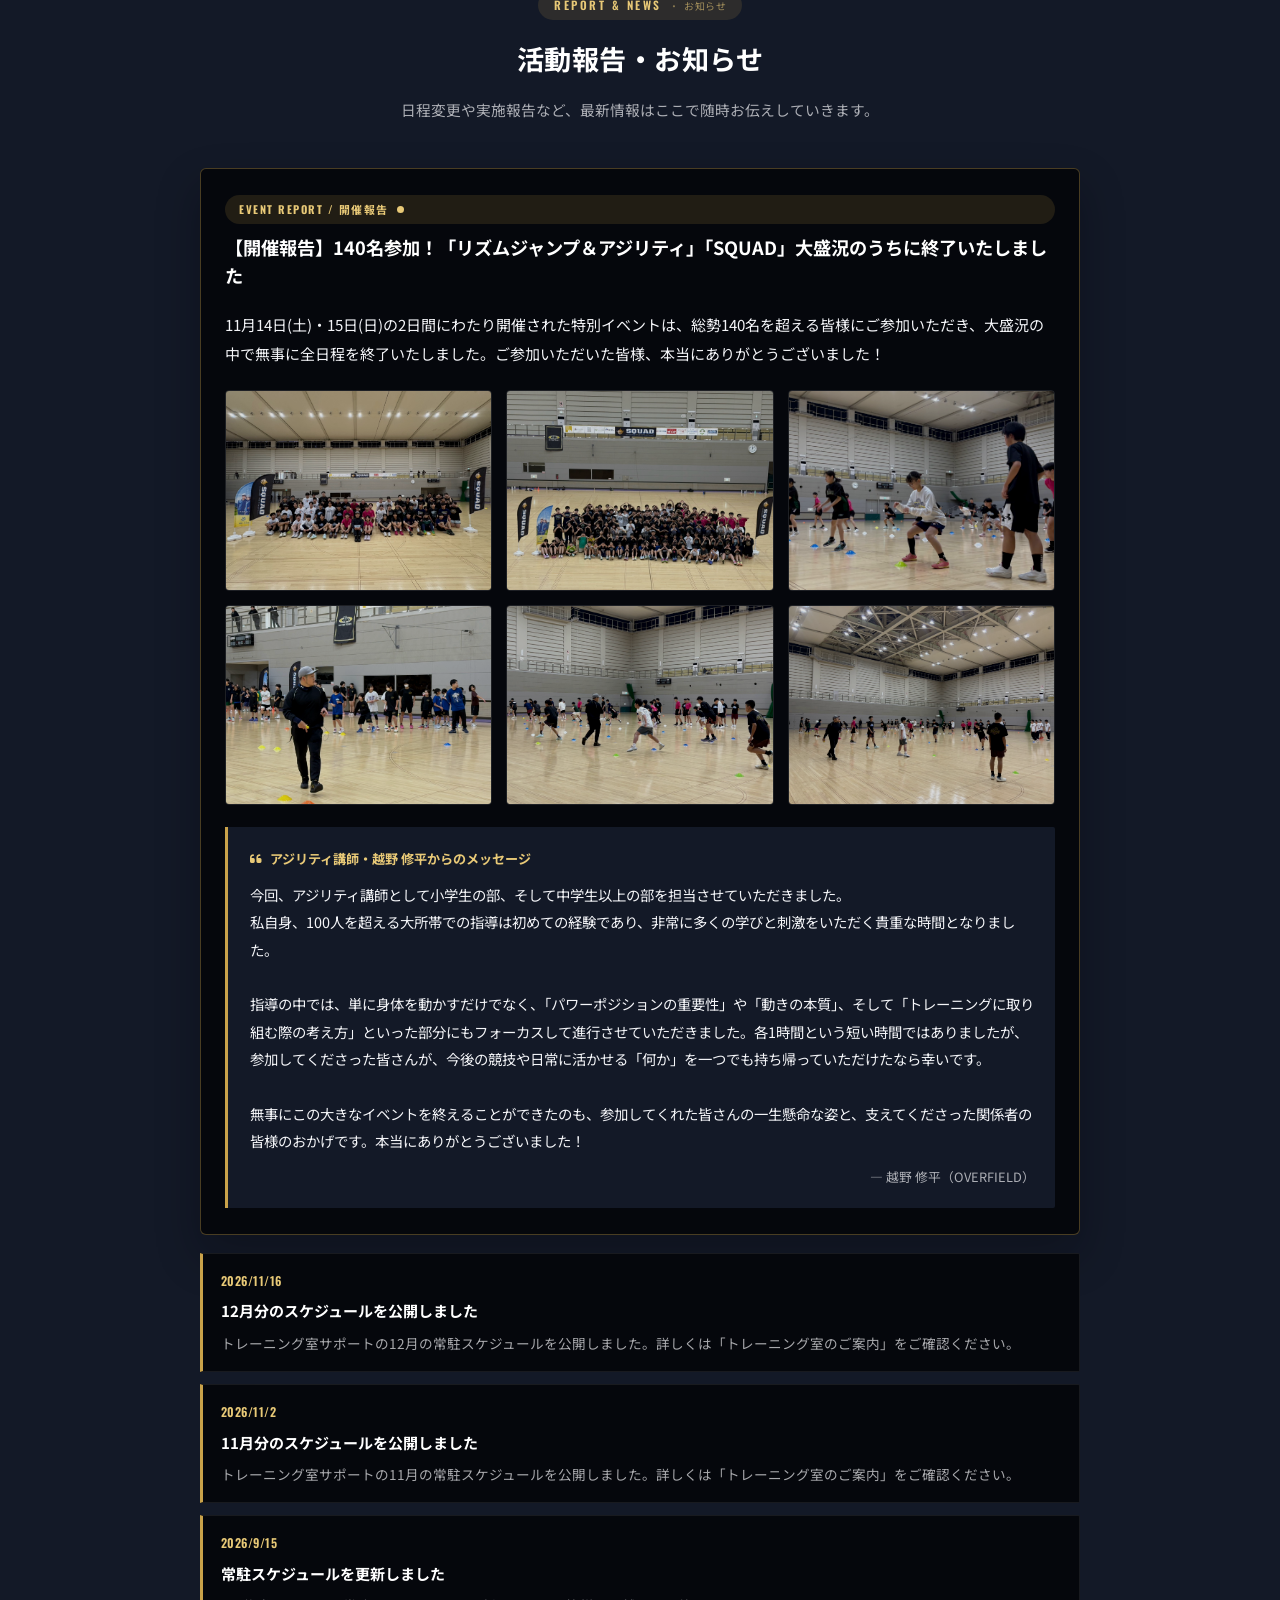
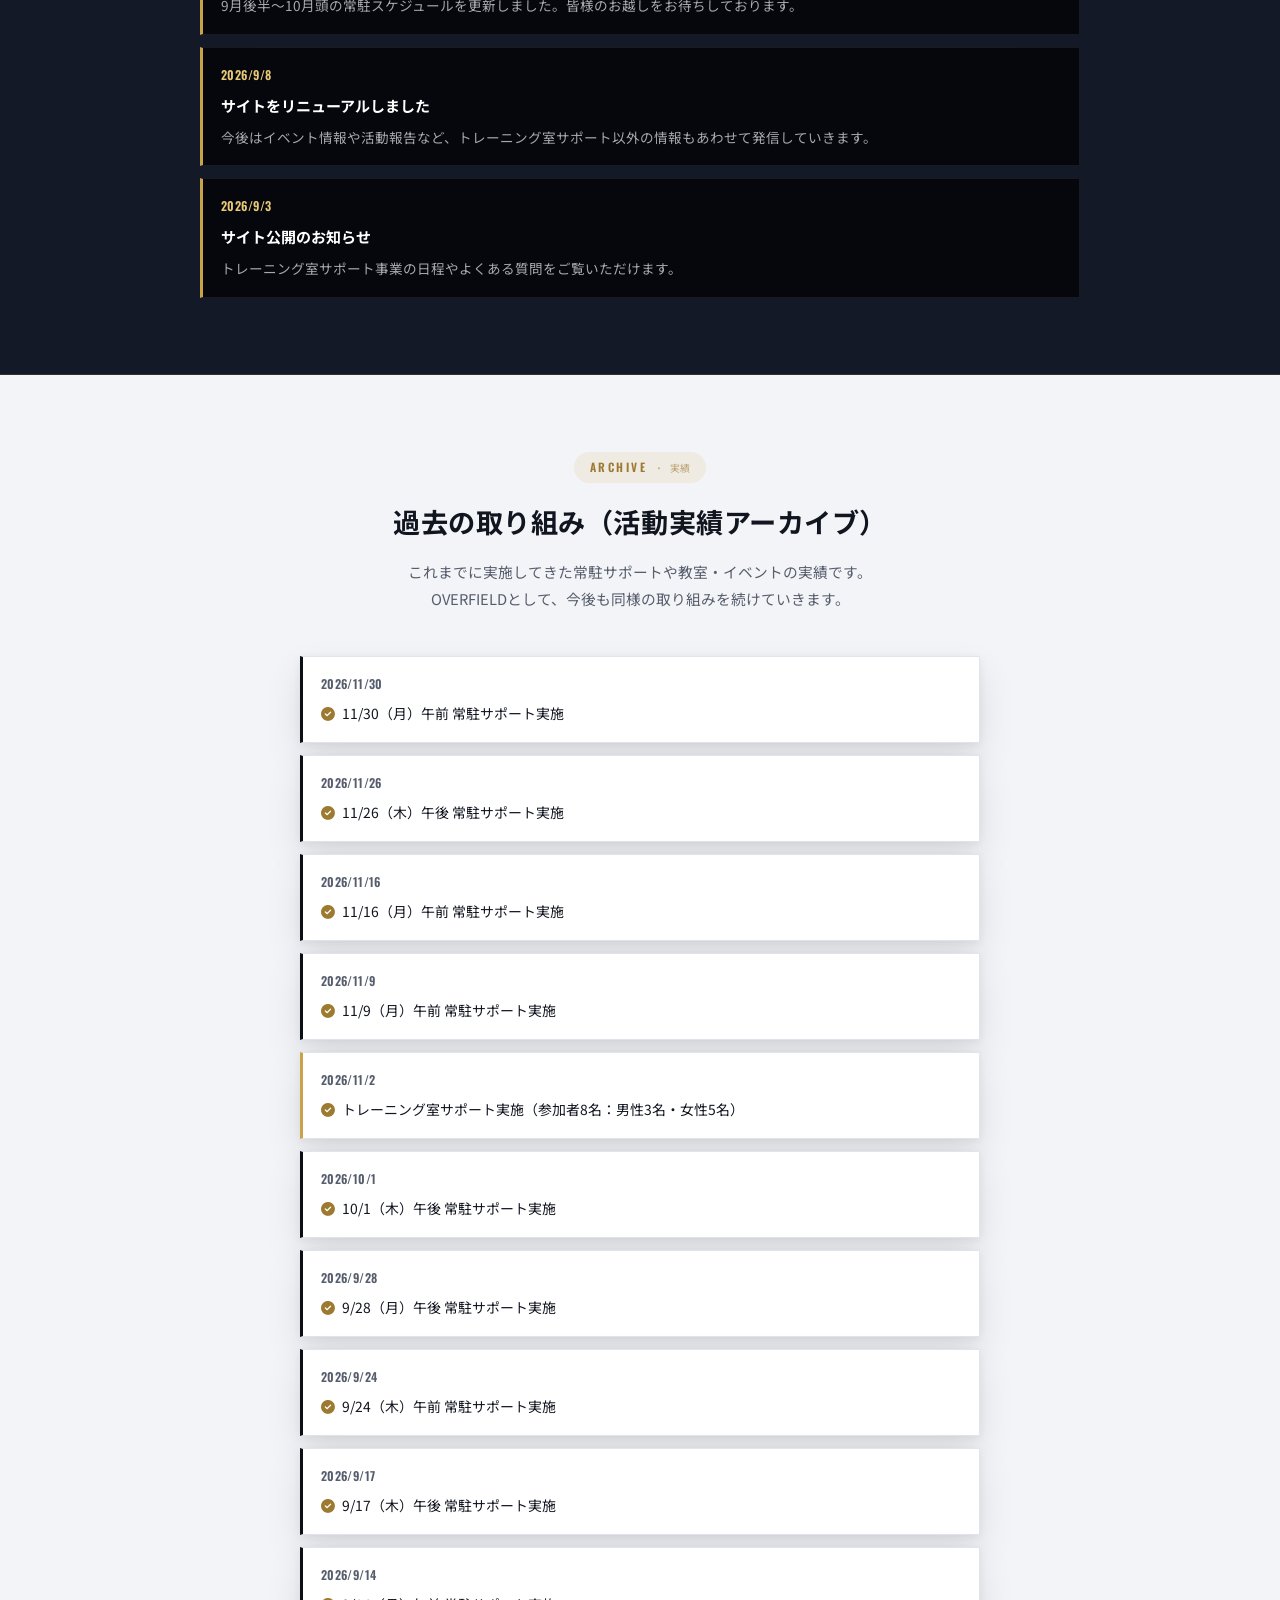
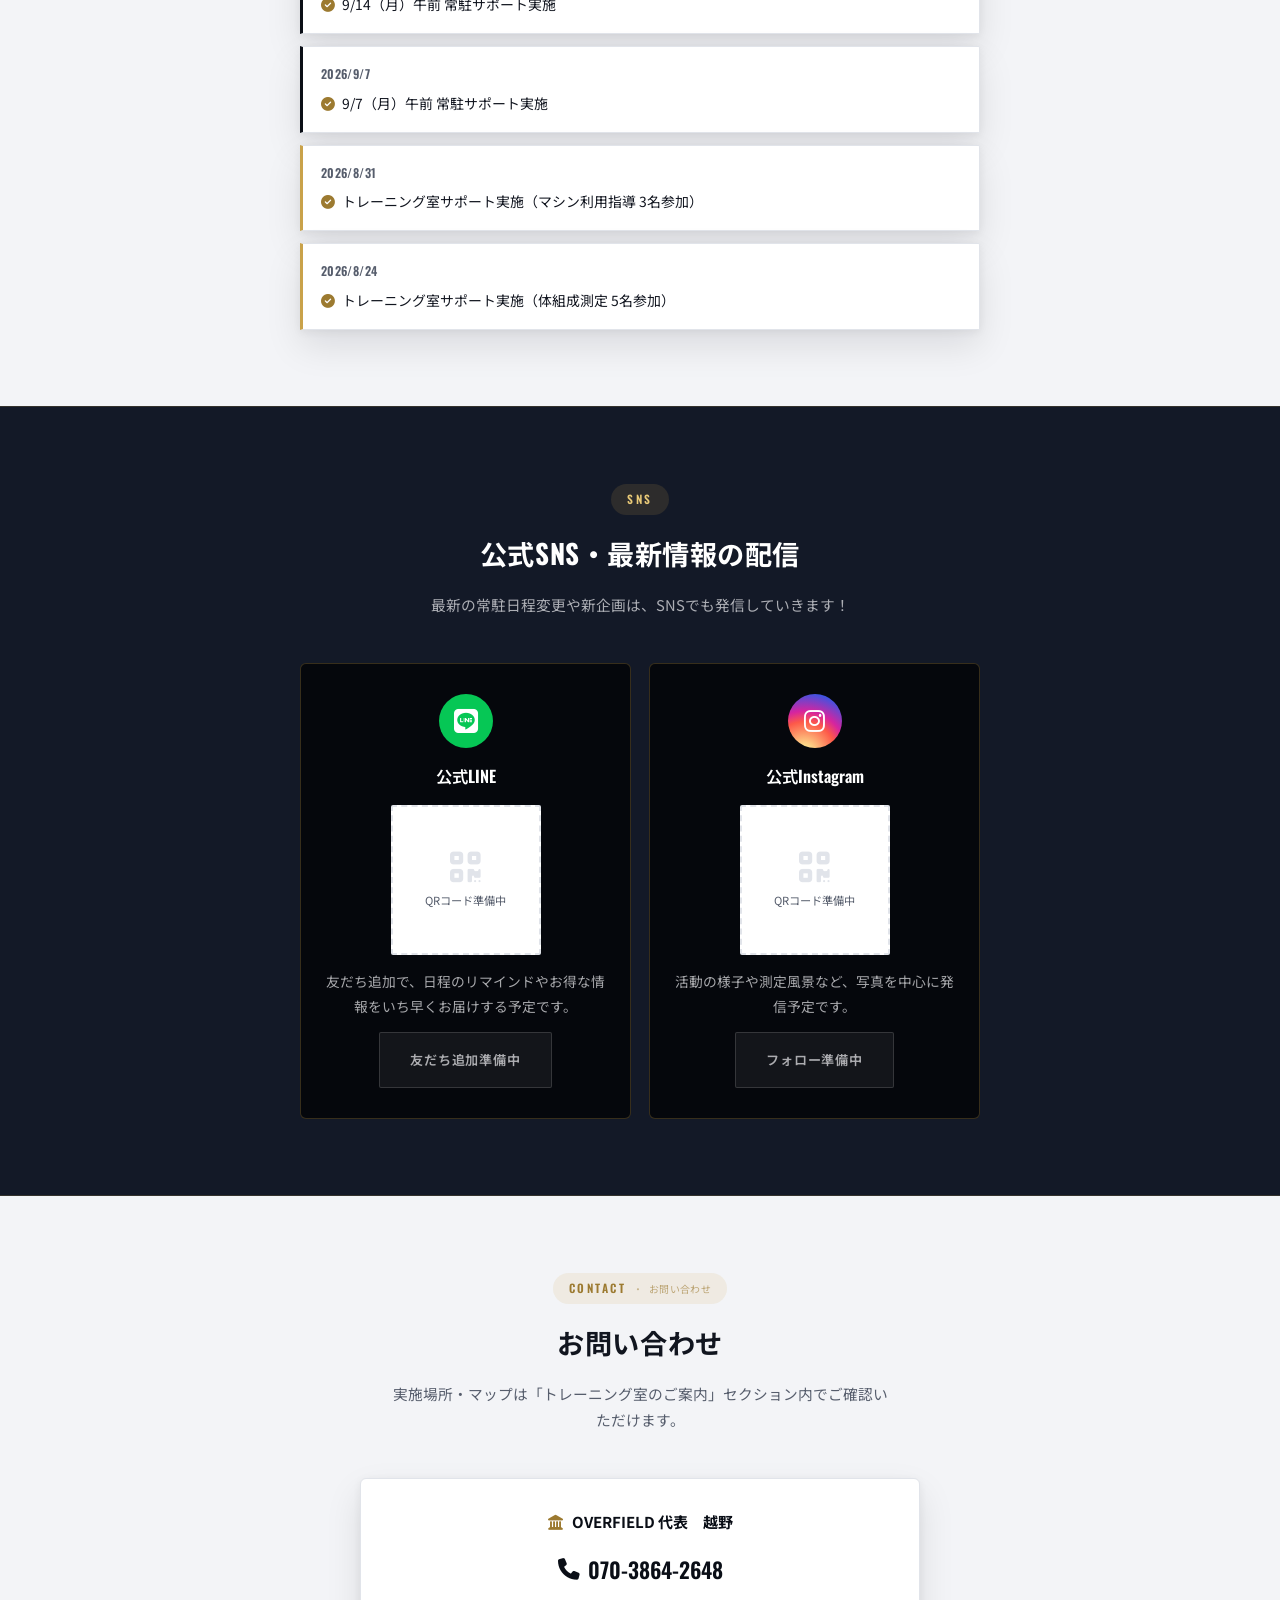
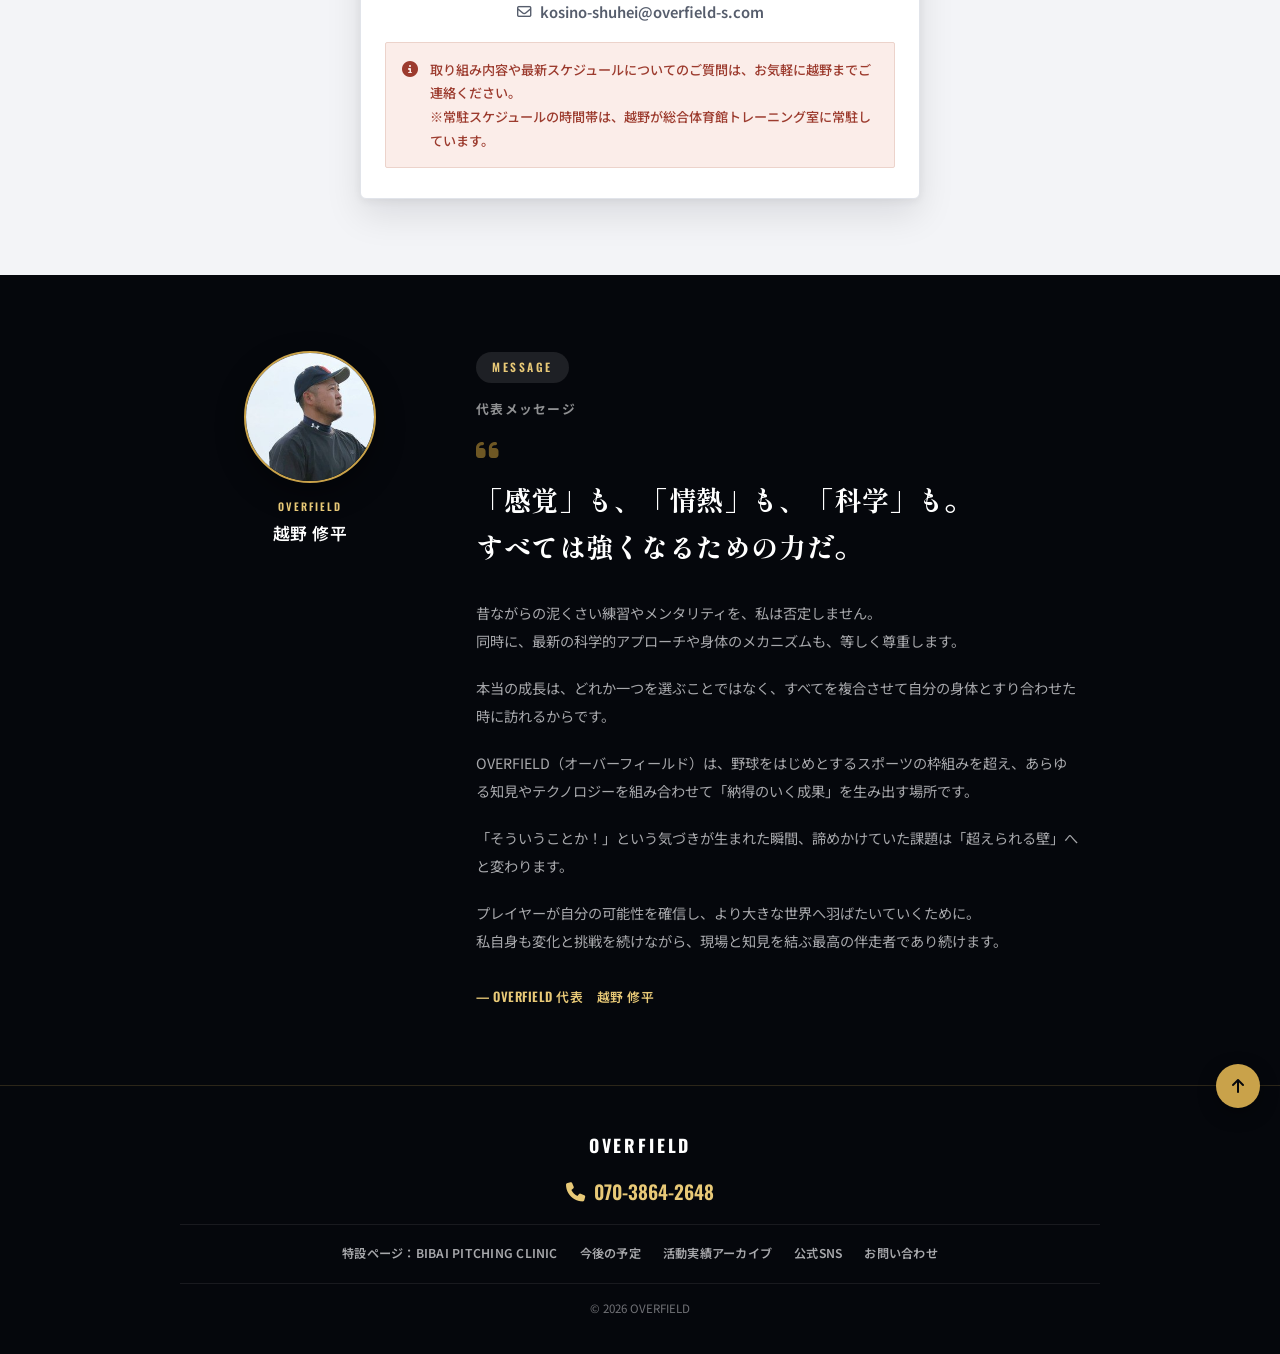
==== commit 620ea321: "Rework the hero ticker for multiple items with expiry-based auto-hide The first-view ticker now supp" ====
--- a/index.html
+++ b/index.html
@@ -52,13 +52,29 @@
     <a href="#activities" class="hero-scroll" aria-label="次のセクションへスクロール"><i class="fa-solid fa-chevron-down"></i></a>
   </section>
 
-  <!-- ===== 最新のお知らせ（ファーストビュー直下のティッカー） ===== -->
-  <a href="#event-rhythm-squad" class="latest-ticker">
+  <!-- ===== 最新のお知らせ（ファーストビュー直下のティッカー） =====
+       各項目の data-expiry（YYYY-MM-DD）を過ぎると、script.js が
+       ページ読み込み時に自動でDOMから取り除く。運用メモ：
+       新しいお知らせを追加する場合は、下の <a class="latest-ticker-item">
+       ブロックをコピーして一番上に追加し、data-expiry を設定してください
+       （script.js・CSSの変更は不要）。 -->
+  <div class="latest-ticker" id="latestTicker">
     <i class="fa-solid fa-bell latest-ticker-bell" aria-hidden="true"></i>
-    <span class="latest-ticker-badge">NEW</span>
-    <span class="latest-ticker-text">最新の更新：140名参加！「リズムジャンプ＆アジリティ」イベントの開催報告と御礼を掲載しました</span>
-    <i class="fa-solid fa-chevron-right latest-ticker-arrow" aria-hidden="true"></i>
-  </a>
+    <div class="latest-ticker-track" id="latestTickerTrack">
+      <a href="#event-rhythm-squad" class="latest-ticker-item" data-expiry="2026-12-15">
+        <span class="latest-ticker-badge">NEW</span>
+        <span class="latest-ticker-text">140名参加！「リズムジャンプ＆アジリティ」イベントの開催報告と御礼</span>
+        <i class="fa-solid fa-chevron-right latest-ticker-arrow" aria-hidden="true"></i>
+      </a>
+      <a href="#training" class="latest-ticker-item" data-expiry="2026-12-31">
+        <span class="latest-ticker-badge">NEW</span>
+        <span class="latest-ticker-text">12月分のトレーニング室常駐スケジュールを公開しました</span>
+        <i class="fa-solid fa-chevron-right latest-ticker-arrow" aria-hidden="true"></i>
+      </a>
+    </div>
+    <div class="latest-ticker-dots" id="latestTickerDots" aria-hidden="true"></div>
+    <p class="latest-ticker-empty" id="latestTickerEmpty" hidden>現在、新しいお知らせはありません</p>
+  </div>
 
   <!-- ===== 2. OUR ACTIVITIES（現在の主な活動） ===== -->
   <section class="section section--dark" id="activities">
--- a/style.css
+++ b/style.css
@@ -415,28 +415,51 @@
   50% { transform: translateX(-50%) translateY(6px); }
 }
 
-/* ---------- 最新のお知らせティッカー（ファーストビュー直下） ---------- */
+/* ---------- 最新のお知らせティッカー（ファーストビュー直下） ----------
+   複数件のお知らせを、数秒おきに静かにフェード切り替えしながら
+   1行ずつ表示する。掲示板的にならないよう、常に表示は1件のみ・
+   枠線とopacityだけで構成し、原色や派手な装飾は使わない。 */
 .latest-ticker {
+  display: flex;
+  align-items: center;
+  justify-content: center;
+  gap: 14px;
+  padding: 14px 20px;
+  background: var(--color-navy-deep);
+  border-top: 1px solid rgba(201, 162, 74, 0.28);
+  border-bottom: 1px solid rgba(201, 162, 74, 0.28);
+}
+
+.latest-ticker-bell {
+  flex-shrink: 0;
+  font-size: 0.82rem;
+  color: var(--color-accent-light);
+}
+/* Font Awesome 側が display を指定してしまうため、hidden属性が
+   効くように明示的に上書きする（他のFAアイコンでも同様の対応が必要） */
+.latest-ticker-bell[hidden] { display: none; }
+
+.latest-ticker-track {
+  position: relative;
+  flex: 1 1 auto;
+  min-width: 0;
+}
+
+.latest-ticker-item {
   display: flex;
   align-items: center;
   justify-content: center;
   flex-wrap: wrap;
   row-gap: 4px;
   column-gap: 12px;
-  padding: 13px 20px;
-  background: var(--color-navy-deep);
-  border-top: 1px solid rgba(201, 162, 74, 0.28);
-  border-bottom: 1px solid rgba(201, 162, 74, 0.28);
   text-align: center;
   transition: background 0.15s ease;
 }
-.latest-ticker:hover,
-.latest-ticker:focus-visible { background: #0C0F16; }
-
-.latest-ticker-bell {
-  flex-shrink: 0;
-  font-size: 0.82rem;
-  color: var(--color-accent-light);
+.latest-ticker-item[hidden] { display: none; }
+.latest-ticker-item.is-active { animation: latest-ticker-fade-in 0.4s ease; }
+@keyframes latest-ticker-fade-in {
+  from { opacity: 0; transform: translateY(3px); }
+  to   { opacity: 1; transform: translateY(0); }
 }
 
 .latest-ticker-badge {
@@ -464,8 +487,32 @@
   color: var(--color-accent-light);
   transition: transform 0.15s ease;
 }
-.latest-ticker:hover .latest-ticker-arrow,
-.latest-ticker:focus-visible .latest-ticker-arrow { transform: translateX(3px); }
+.latest-ticker-item:hover .latest-ticker-arrow,
+.latest-ticker-item:focus-visible .latest-ticker-arrow { transform: translateX(3px); }
+
+.latest-ticker-dots {
+  display: flex;
+  align-items: center;
+  gap: 6px;
+  flex-shrink: 0;
+}
+.latest-ticker-dots[hidden] { display: none; }
+.latest-ticker-dot {
+  width: 5px;
+  height: 5px;
+  border-radius: 50%;
+  background: rgba(244, 245, 248, 0.28);
+  transition: background 0.3s ease;
+}
+.latest-ticker-dot.is-active { background: var(--color-accent); }
+
+.latest-ticker-empty {
+  width: 100%;
+  text-align: center;
+  font-size: 0.82rem;
+  color: var(--color-on-dark-soft);
+  opacity: 0.8;
+}
 
 /* =========================================================
    2. TRAINING LAB
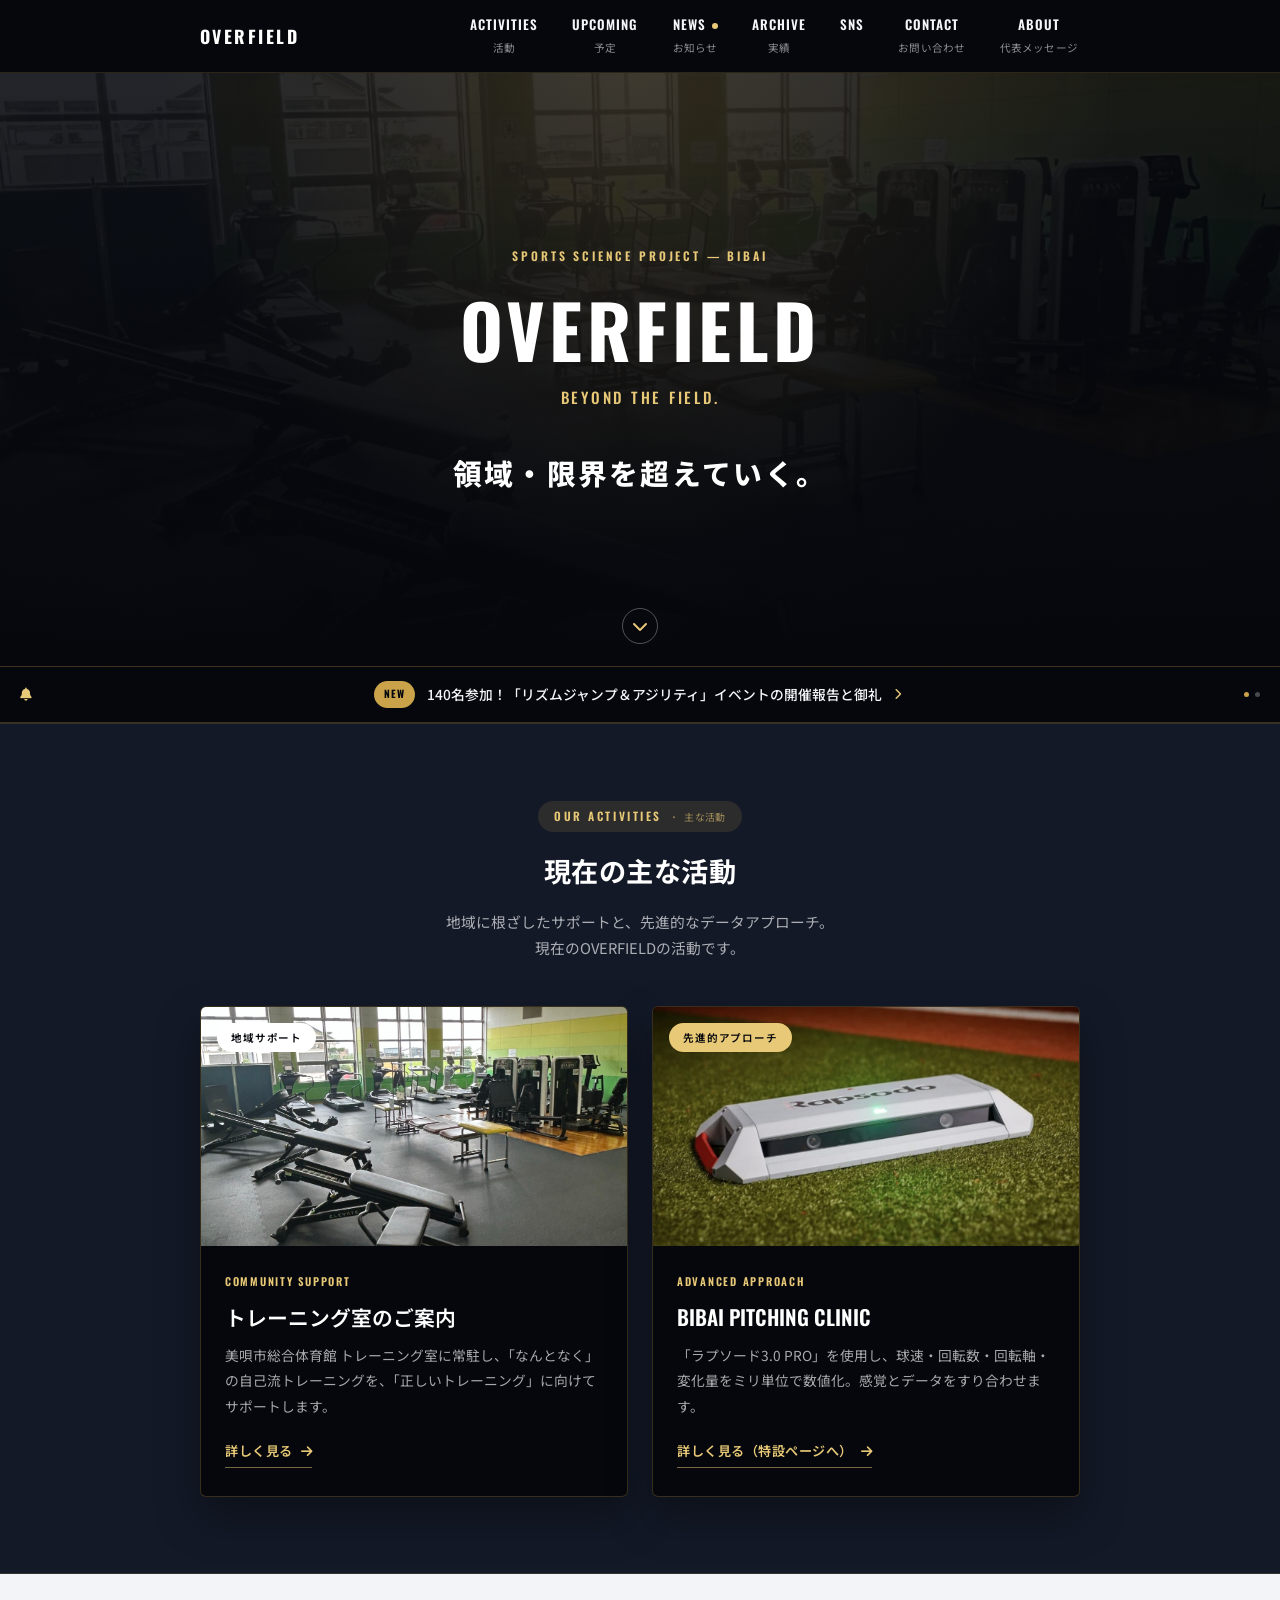
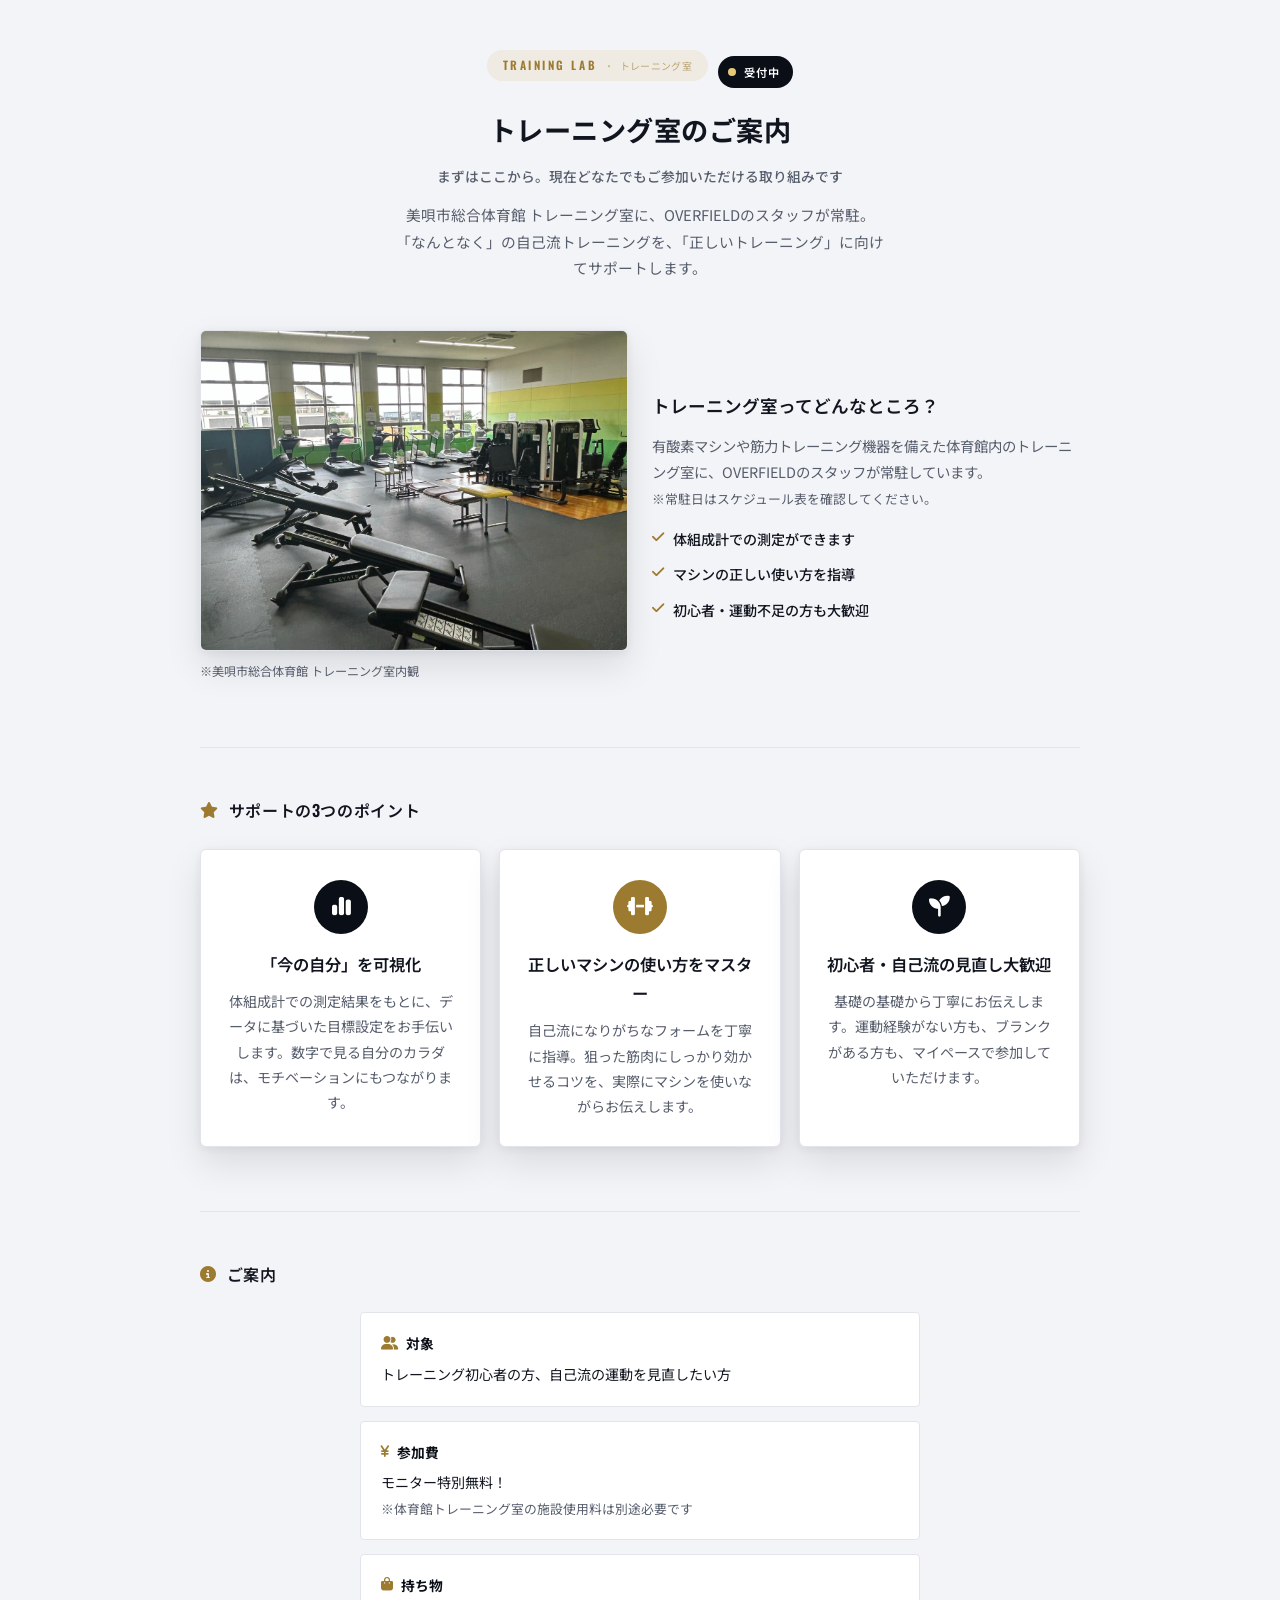
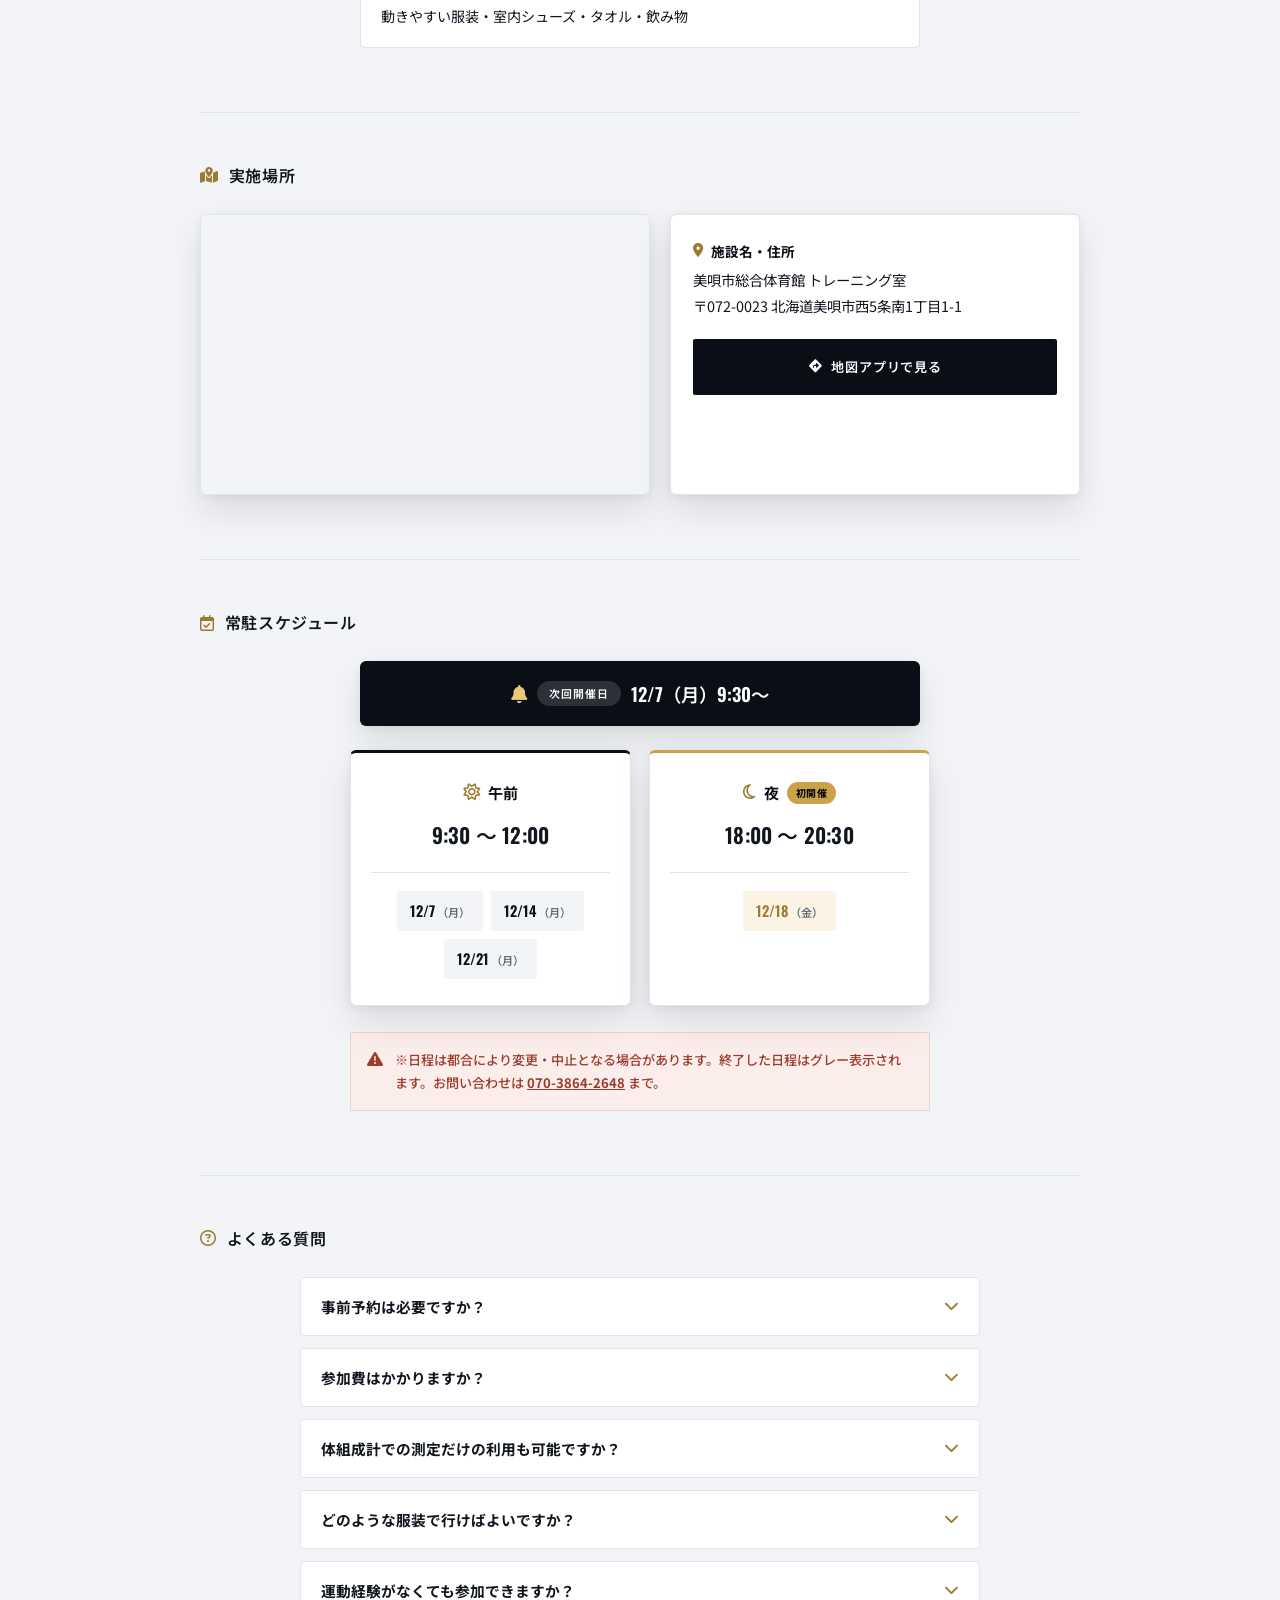
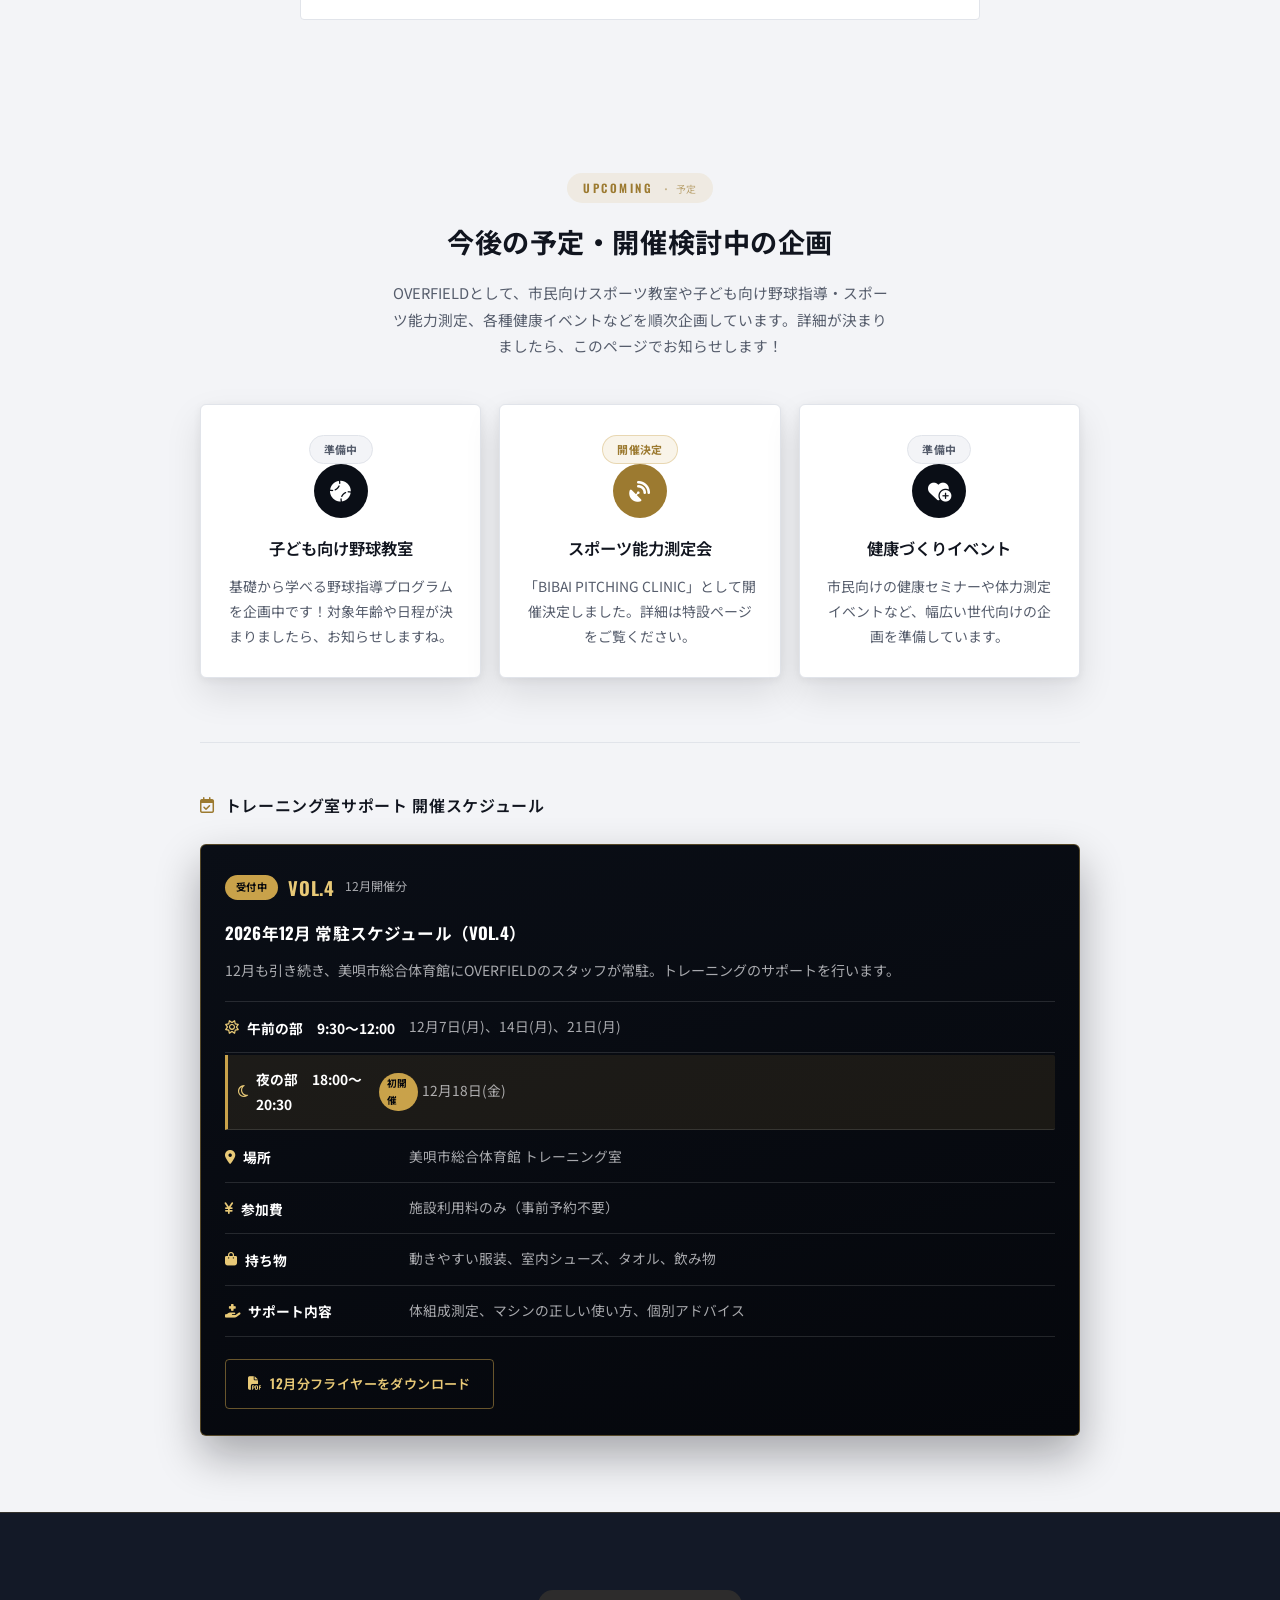
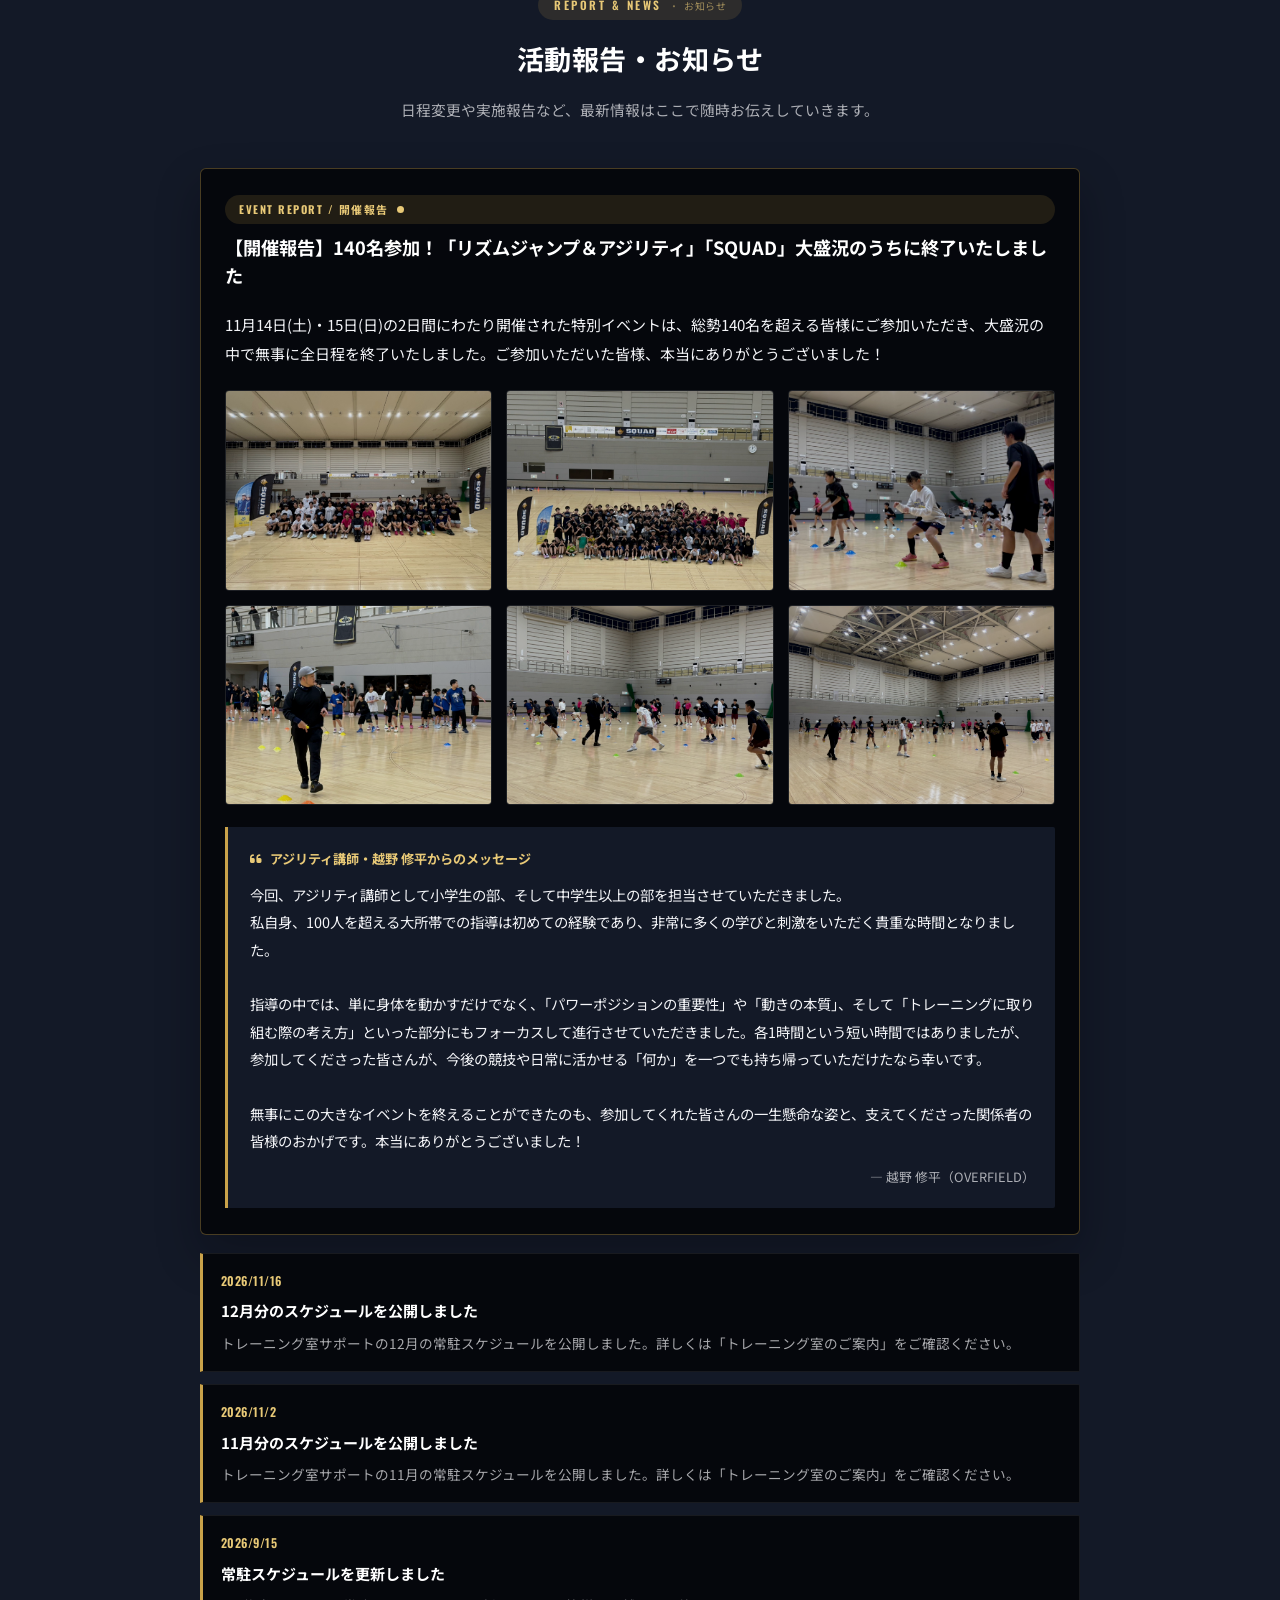
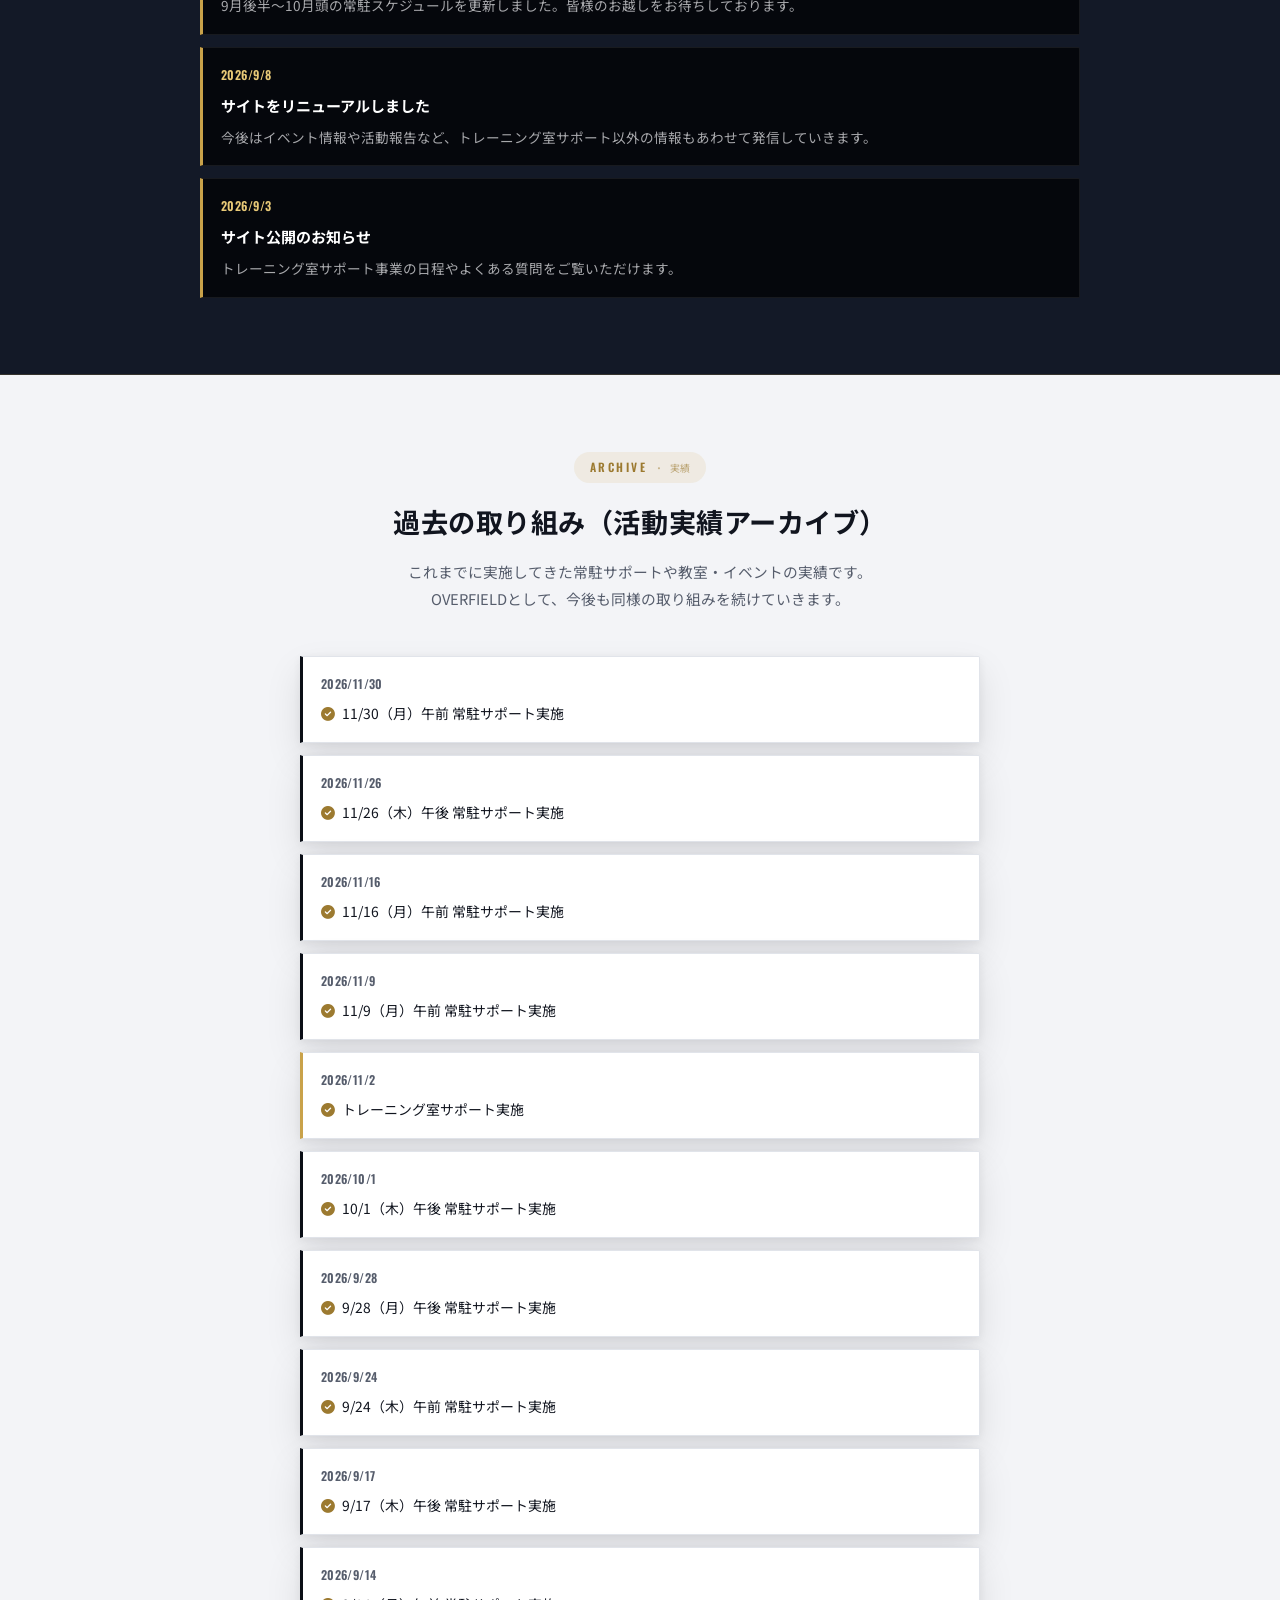
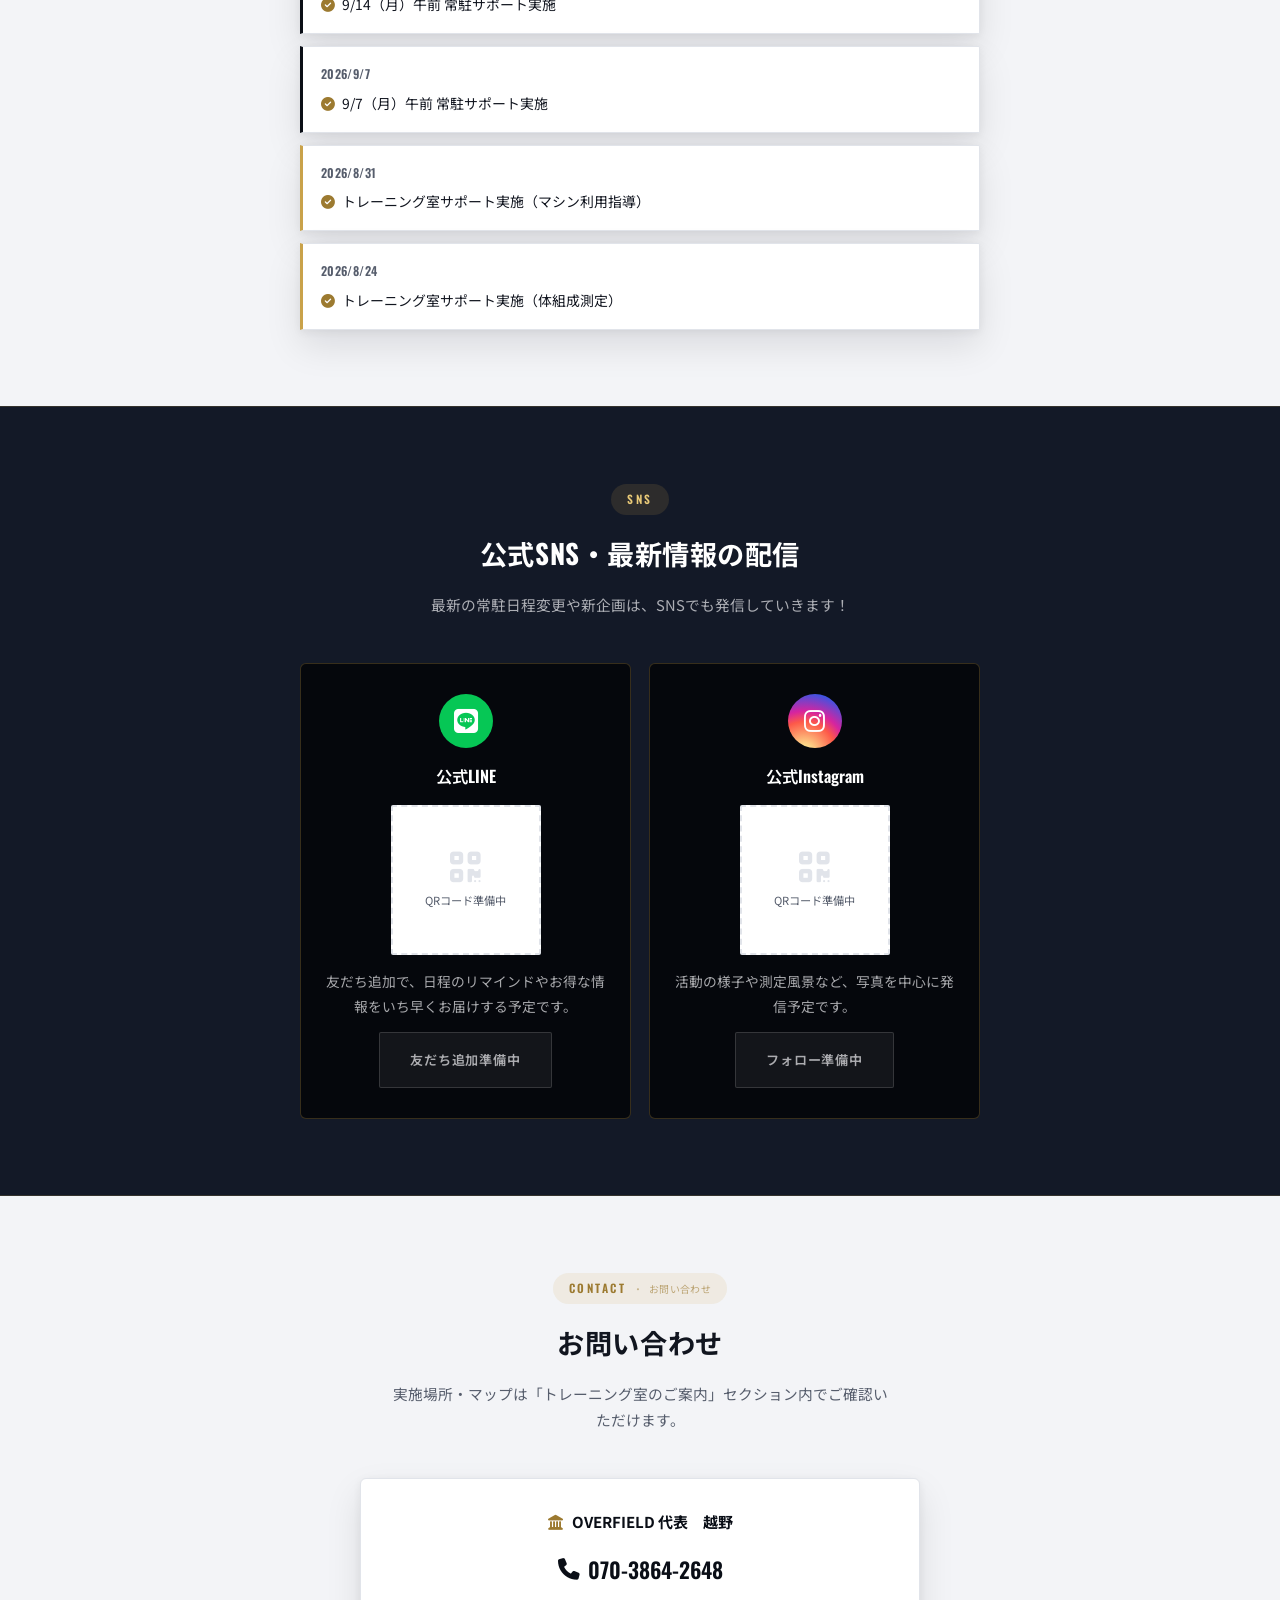
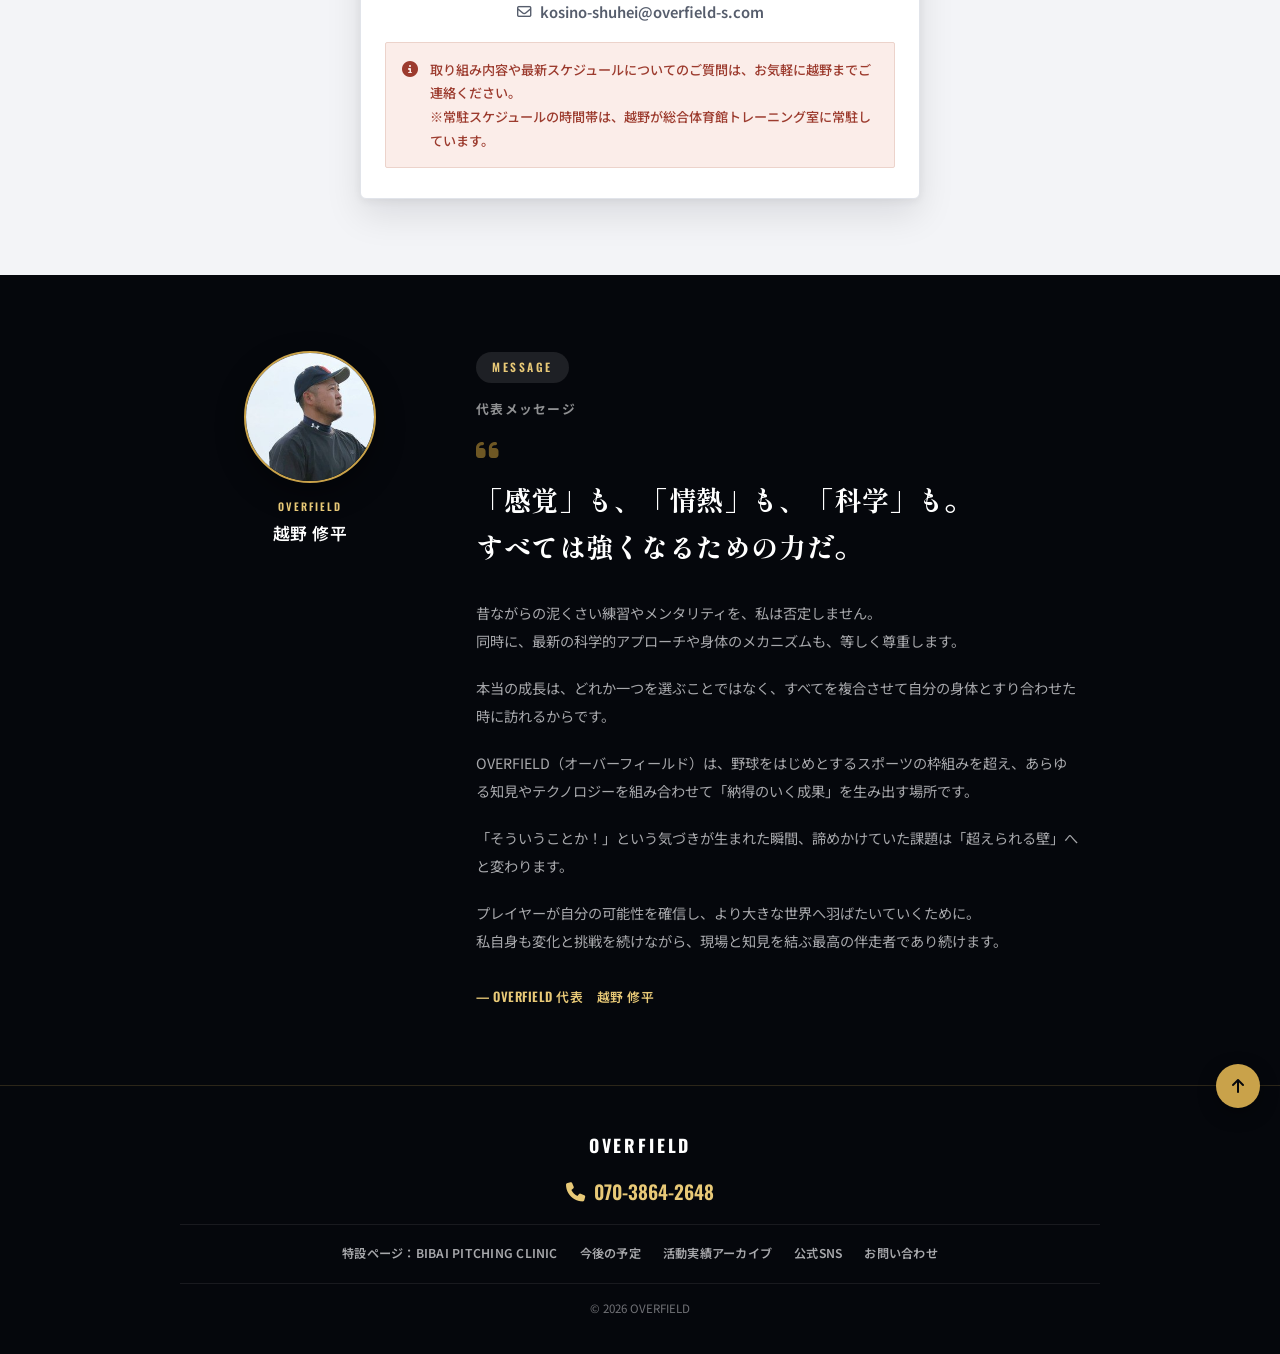
==== commit b4739cc6: "Remove participant counts from archive entries Some sessions' attendance counts were never recorded/" ====
--- a/index.html
+++ b/index.html
@@ -557,15 +557,15 @@
       <ul class="archive-list" id="archiveList">
         <li class="archive-card" data-date="2026-11-02" data-auto="true">
           <time class="archive-date" datetime="2026-11-02">2026/11/2</time>
-          <p class="archive-text"><i class="fa-solid fa-circle-check"></i> トレーニング室サポート実施（参加者8名：男性3名・女性5名）</p>
+          <p class="archive-text"><i class="fa-solid fa-circle-check"></i> トレーニング室サポート実施</p>
         </li>
         <li class="archive-card" data-date="2026-08-24">
           <time class="archive-date" datetime="2026-08-24">2026/8/24</time>
-          <p class="archive-text"><i class="fa-solid fa-circle-check"></i> トレーニング室サポート実施（体組成測定 5名参加）</p>
+          <p class="archive-text"><i class="fa-solid fa-circle-check"></i> トレーニング室サポート実施（体組成測定）</p>
         </li>
         <li class="archive-card" data-date="2026-08-31">
           <time class="archive-date" datetime="2026-08-31">2026/8/31</time>
-          <p class="archive-text"><i class="fa-solid fa-circle-check"></i> トレーニング室サポート実施（マシン利用指導 3名参加）</p>
+          <p class="archive-text"><i class="fa-solid fa-circle-check"></i> トレーニング室サポート実施（マシン利用指導）</p>
         </li>
         <!--
           運用メモ：終了した常駐スケジュール（#training 内の .schedule-dates li）は
